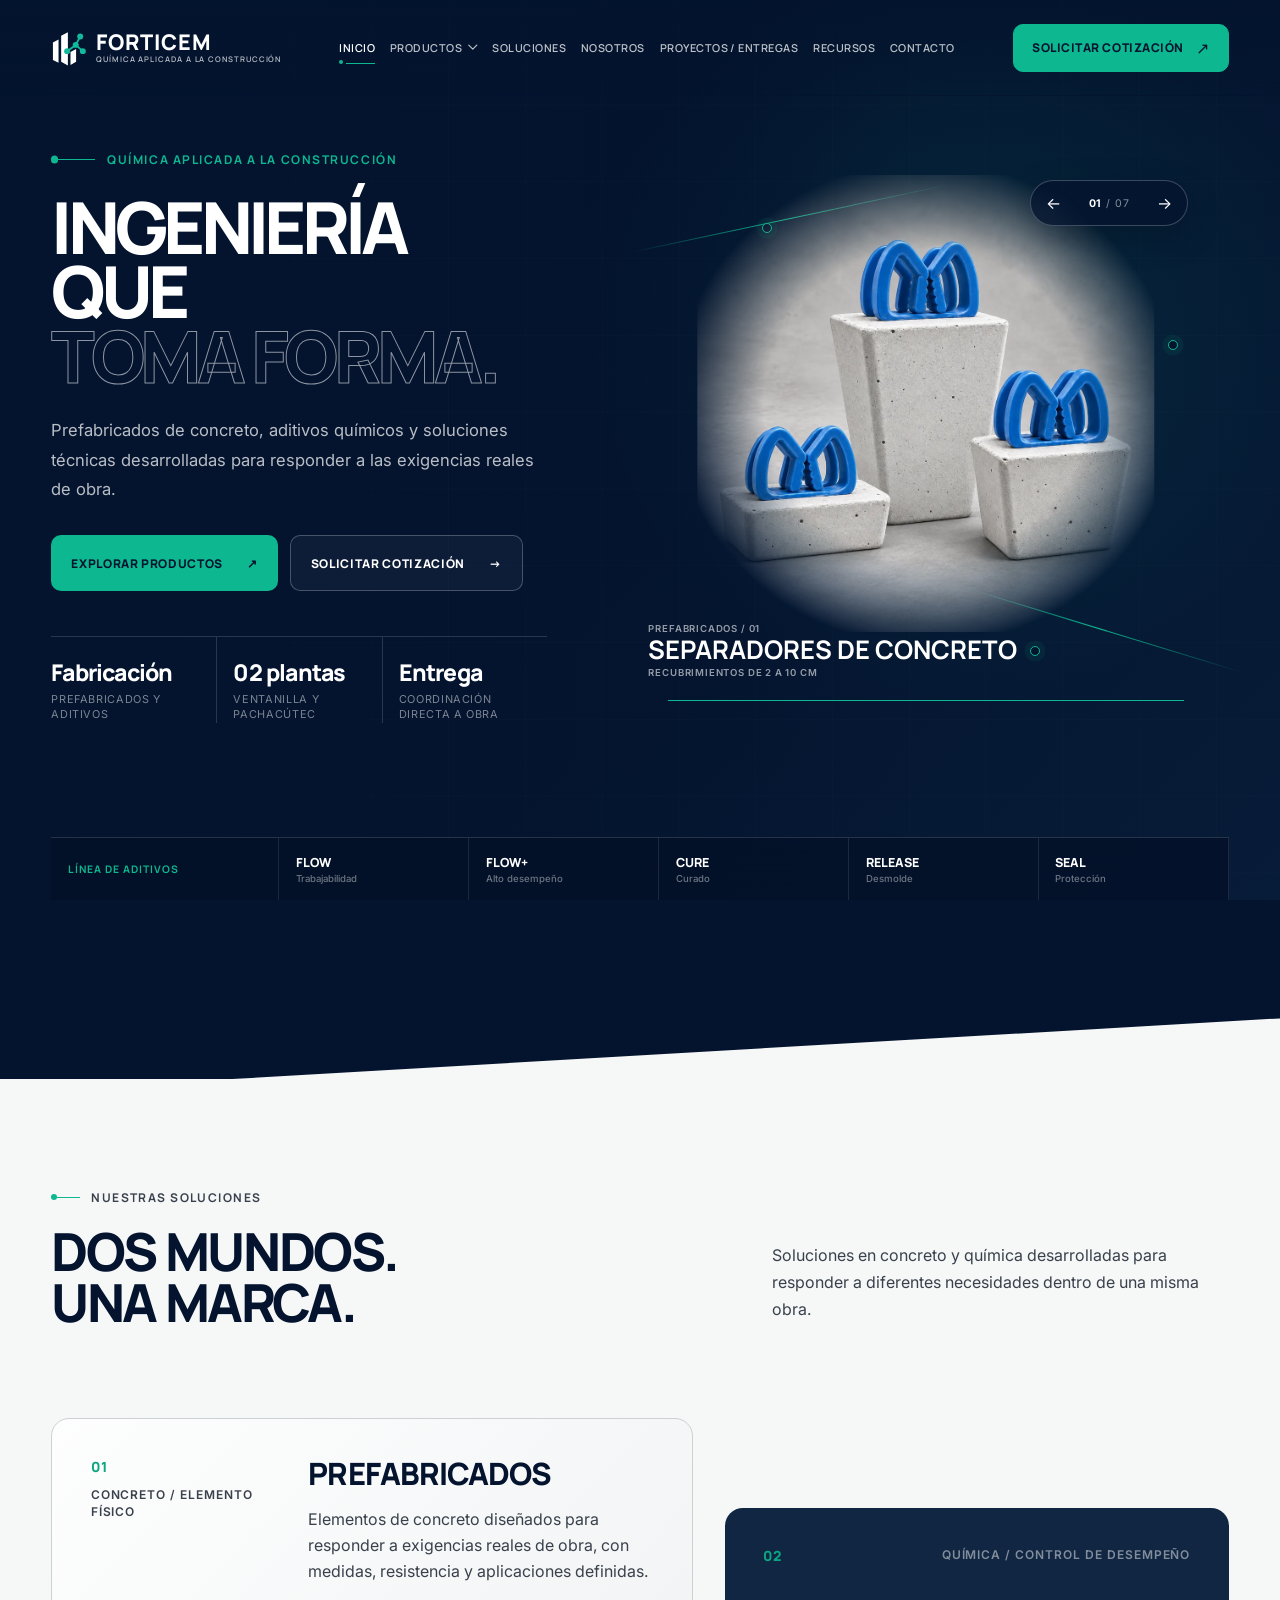
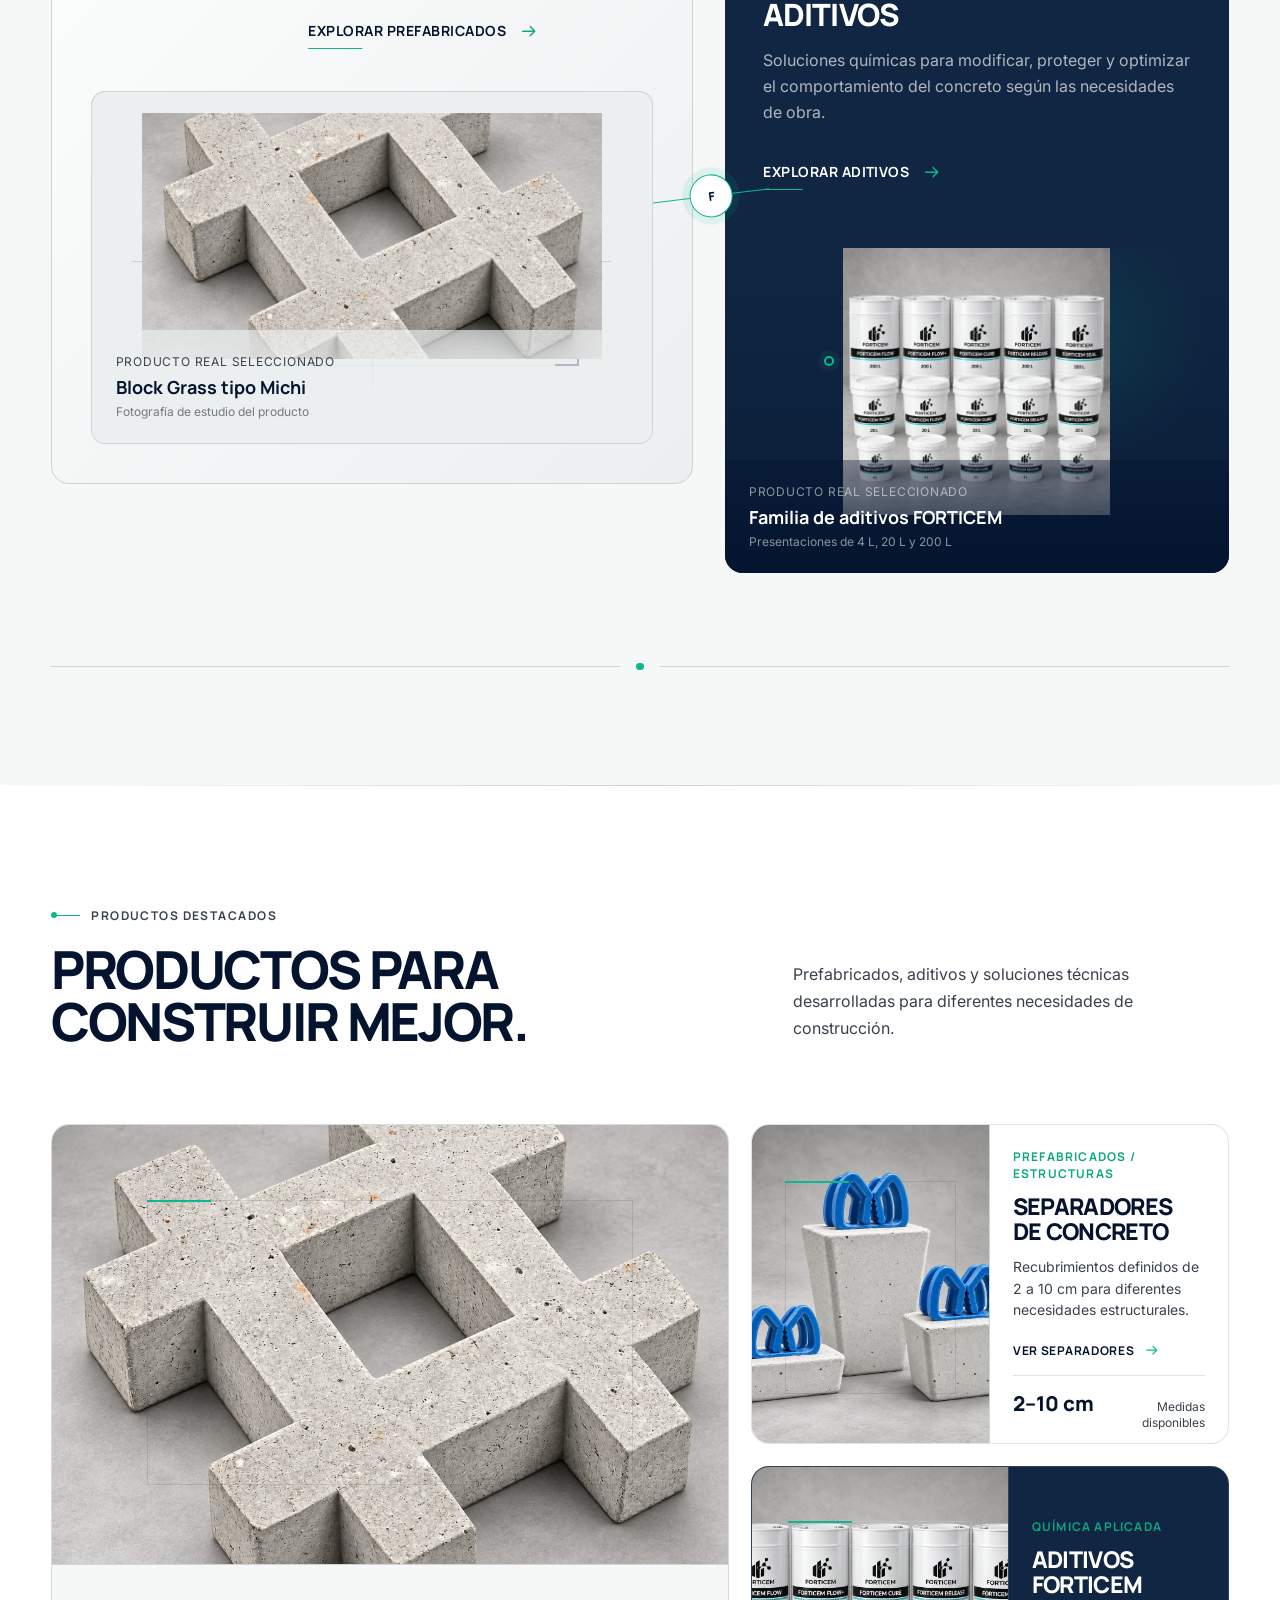
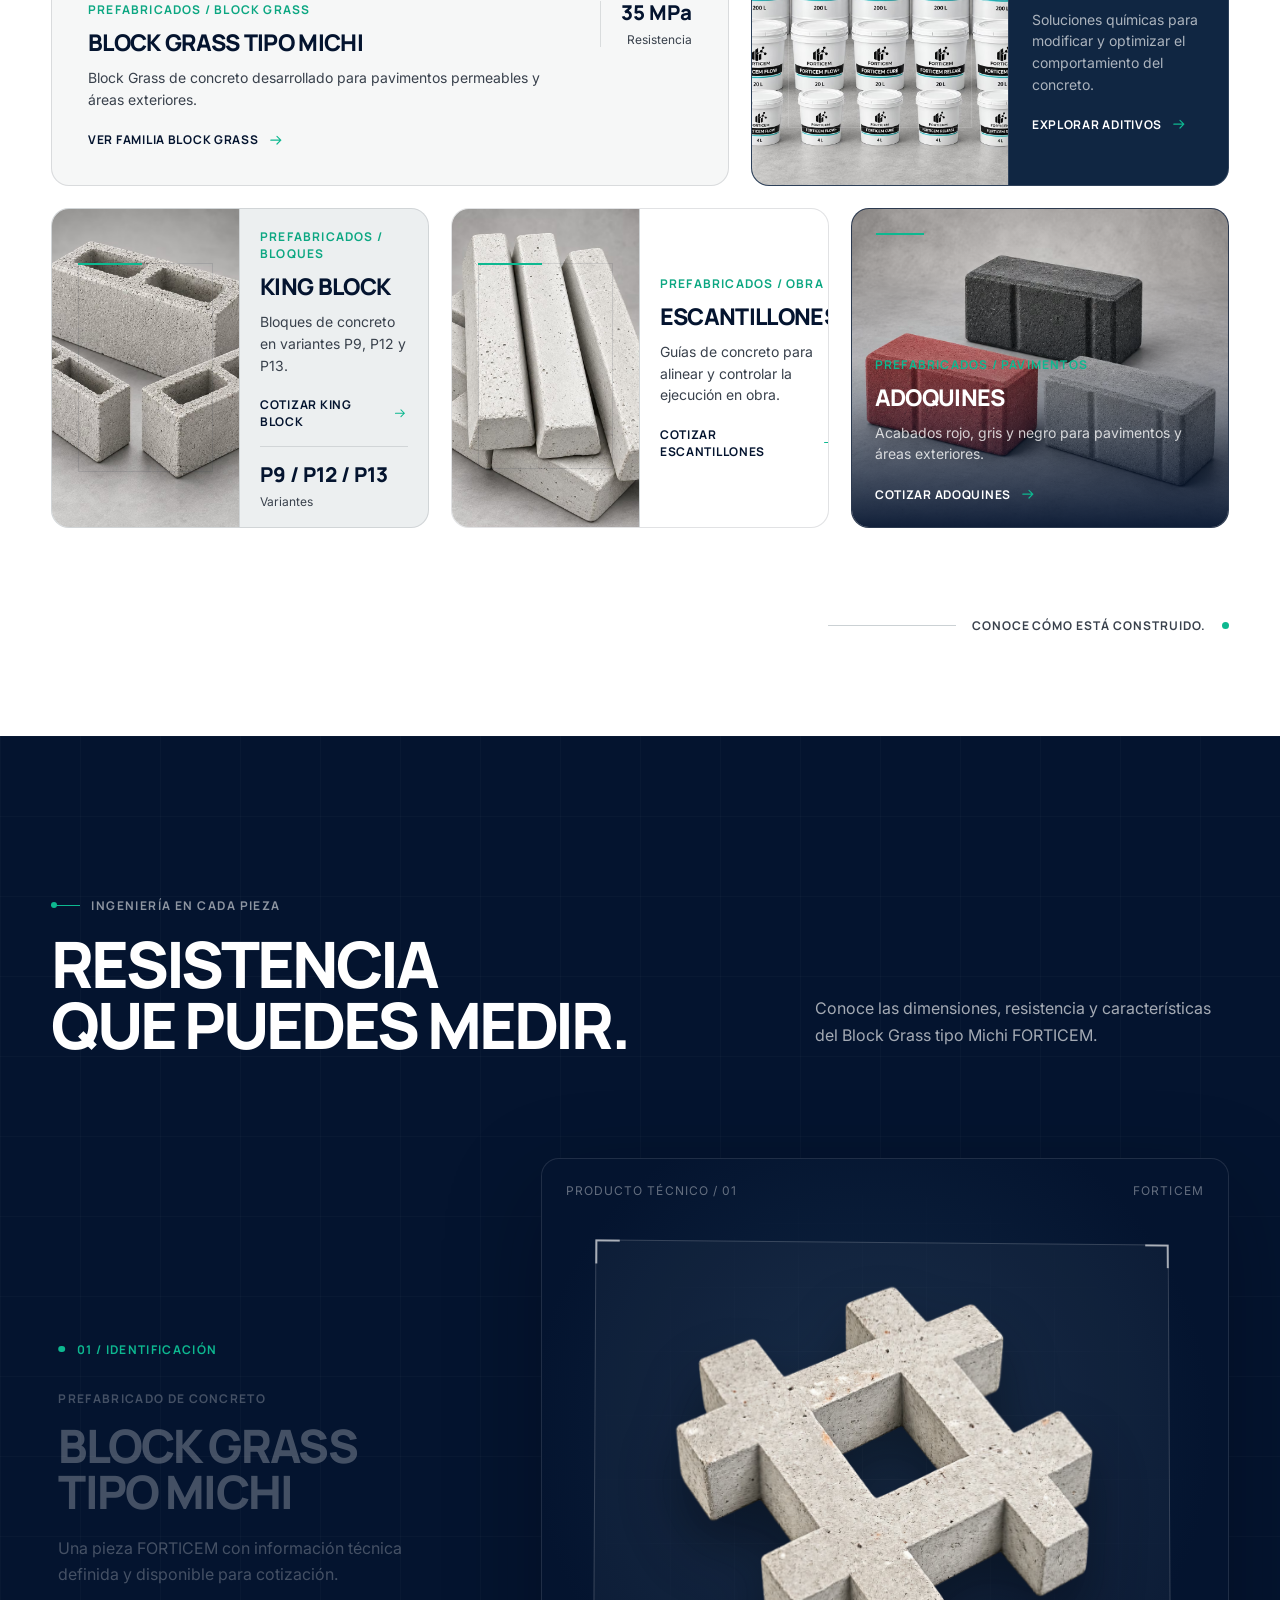
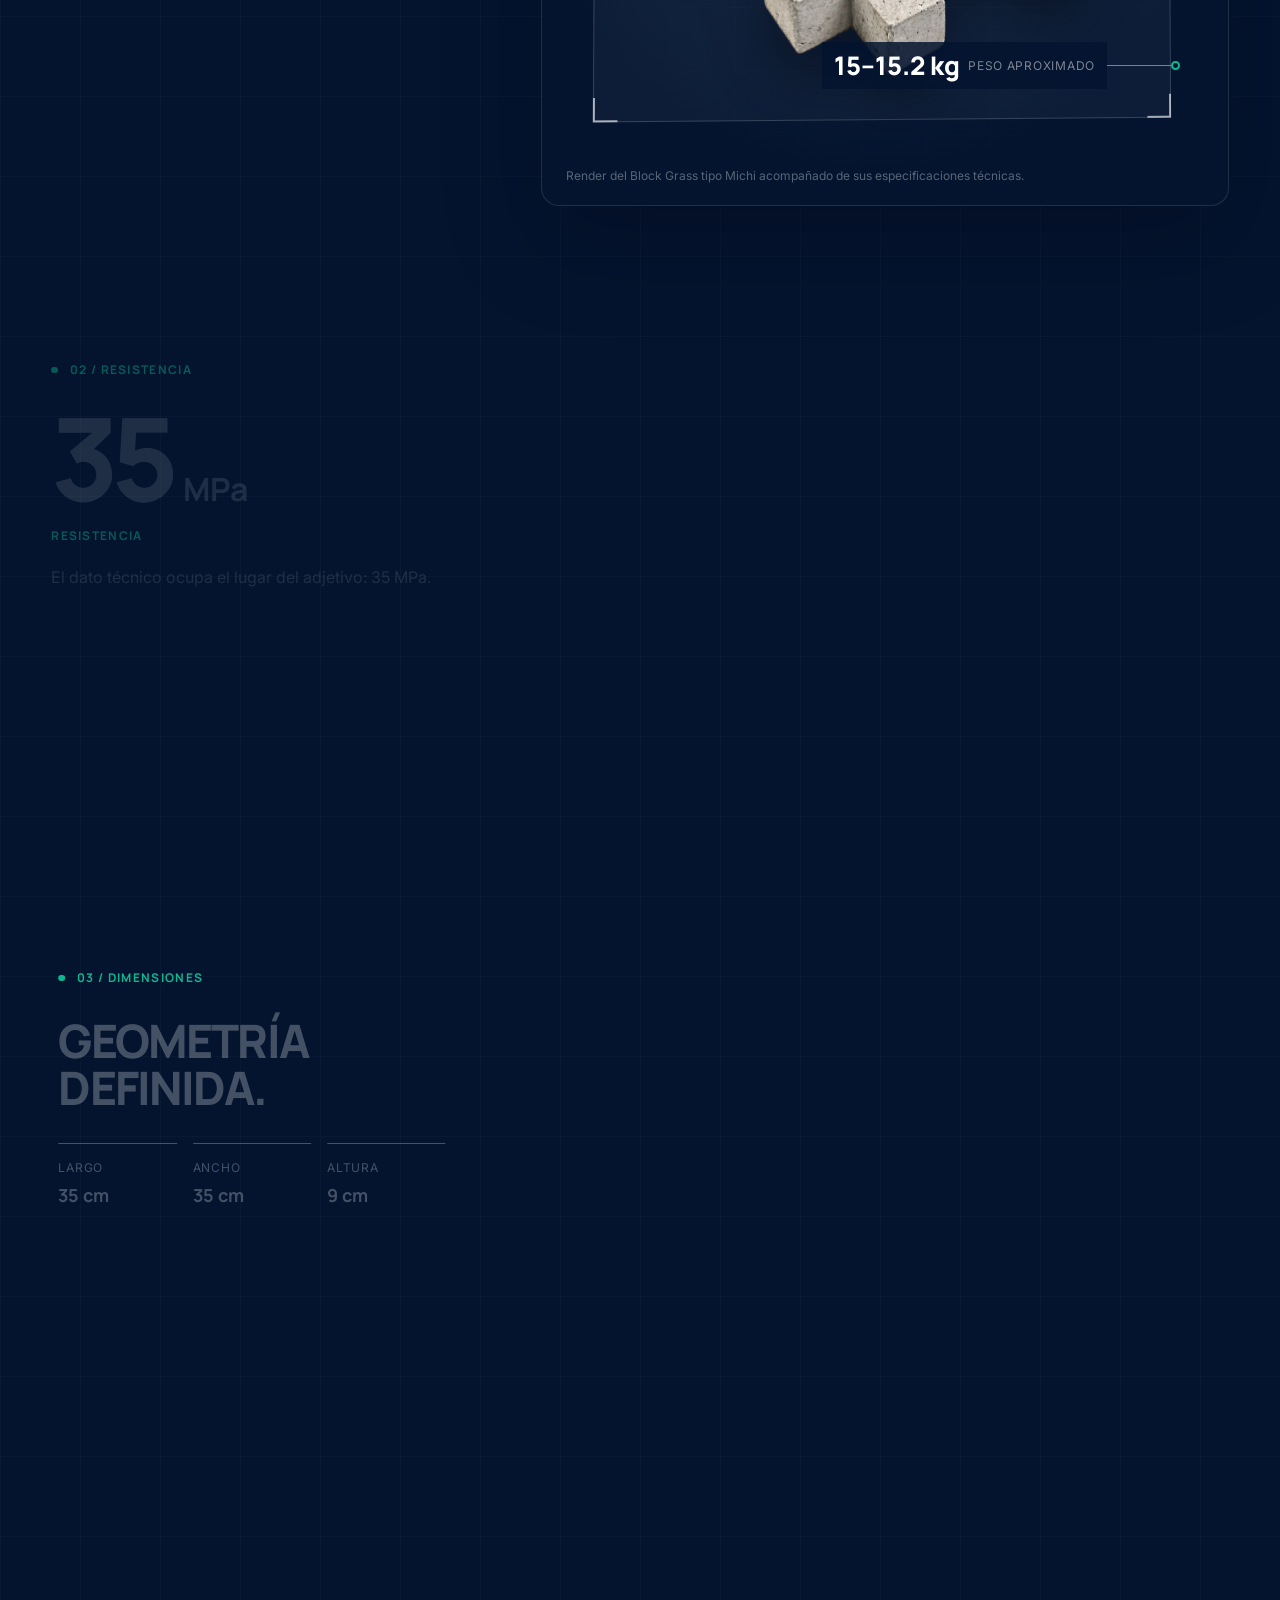
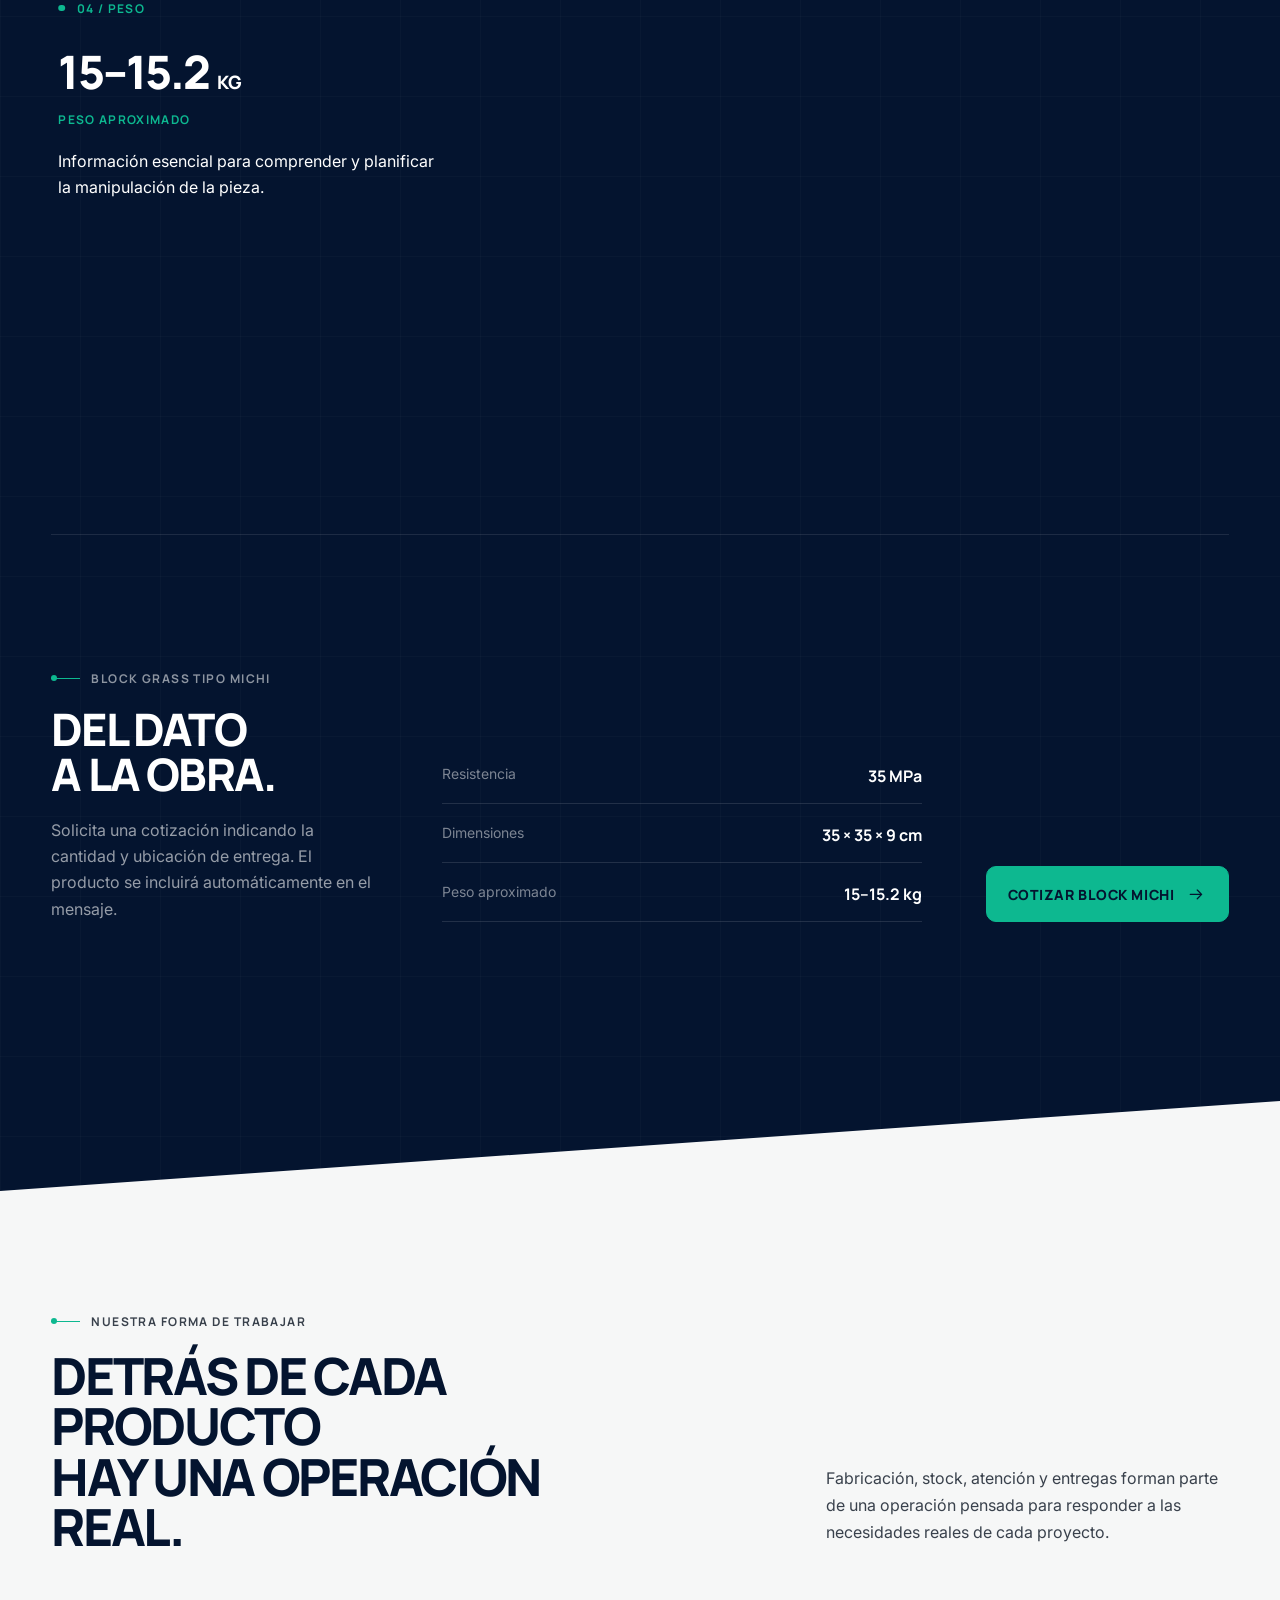
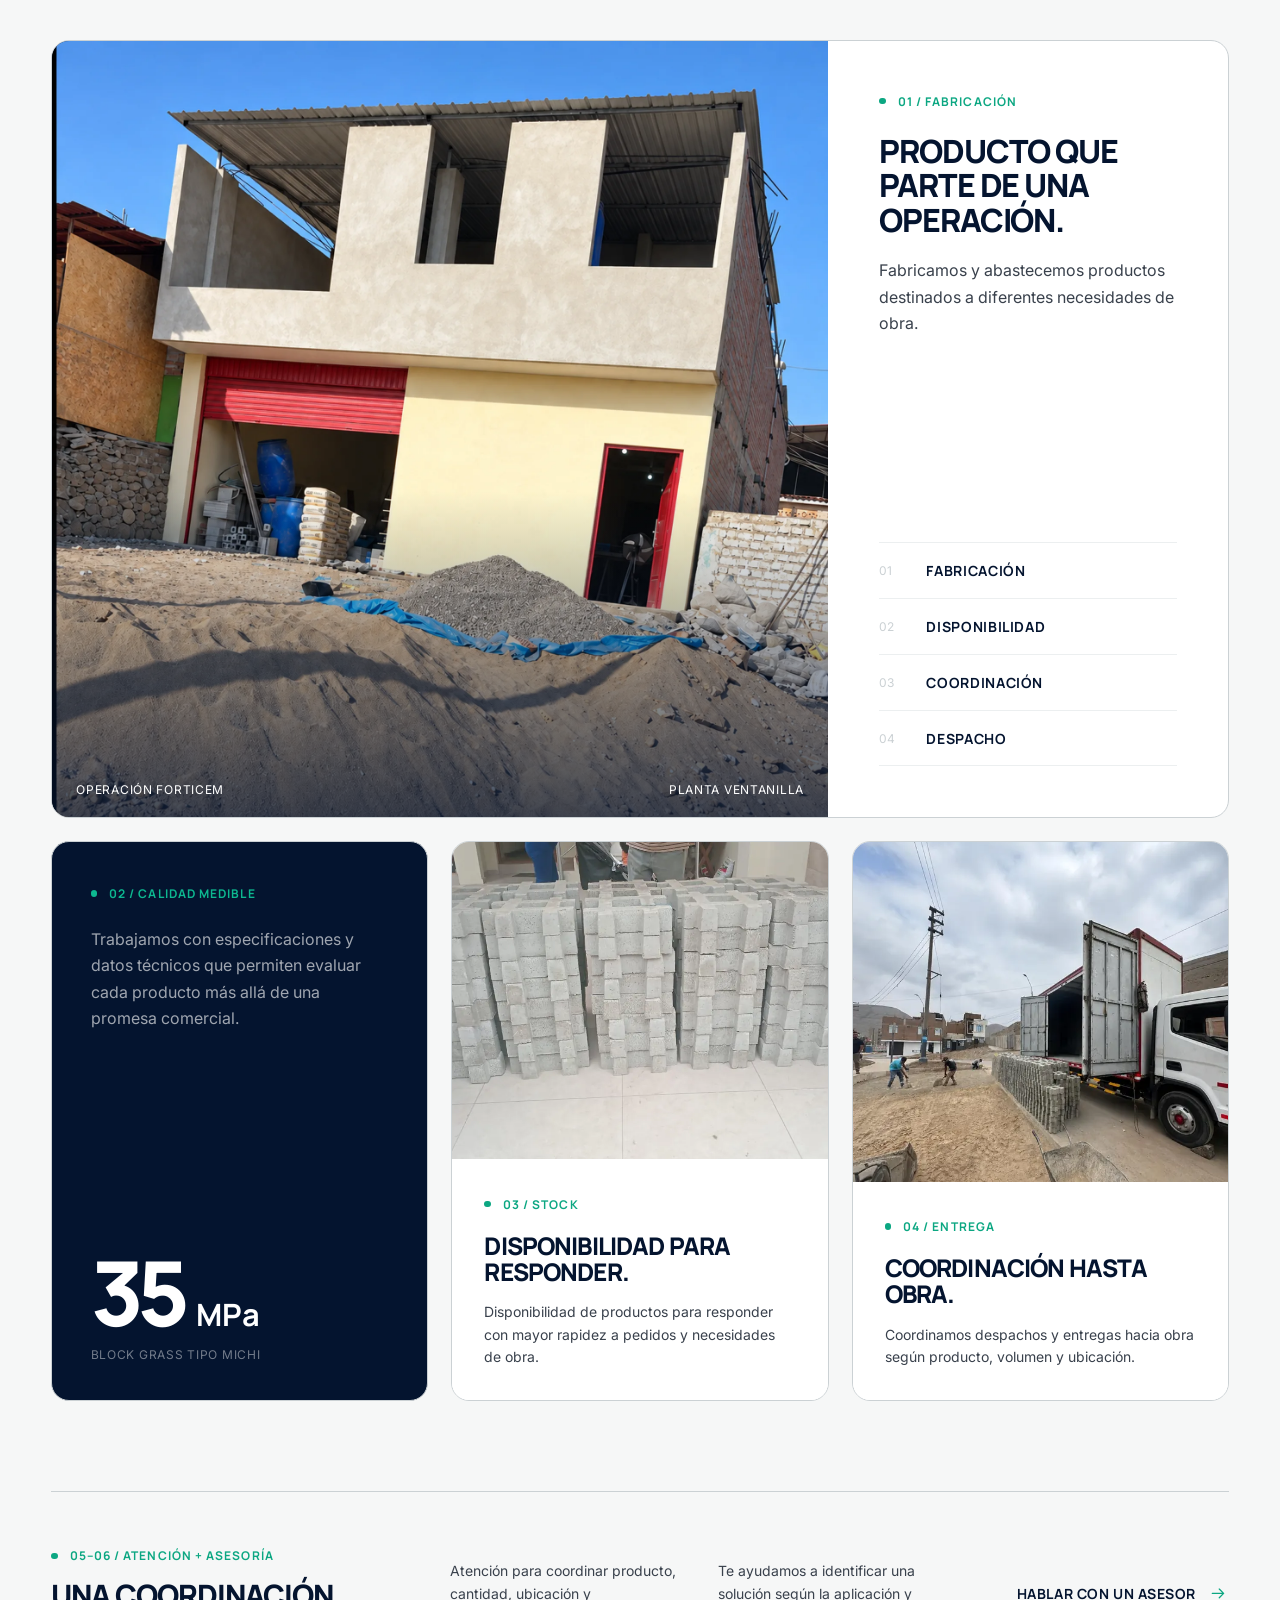
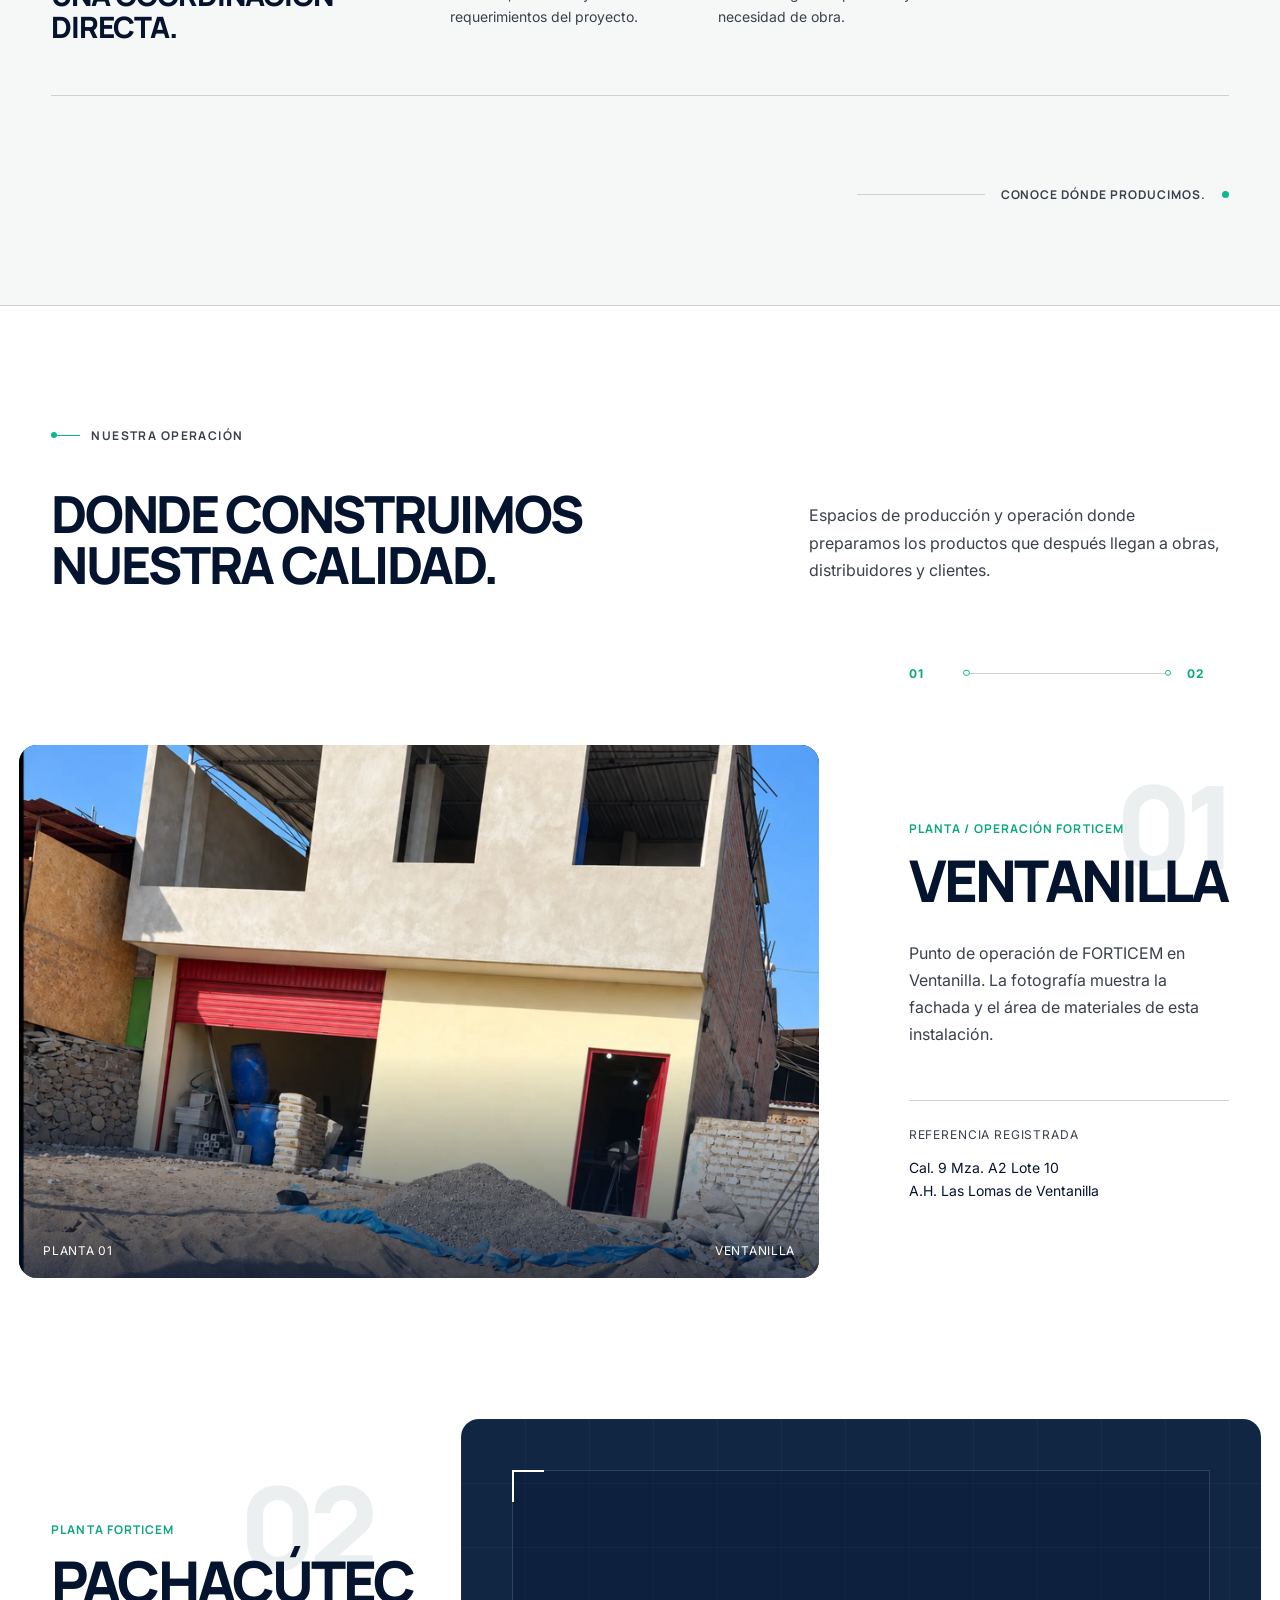
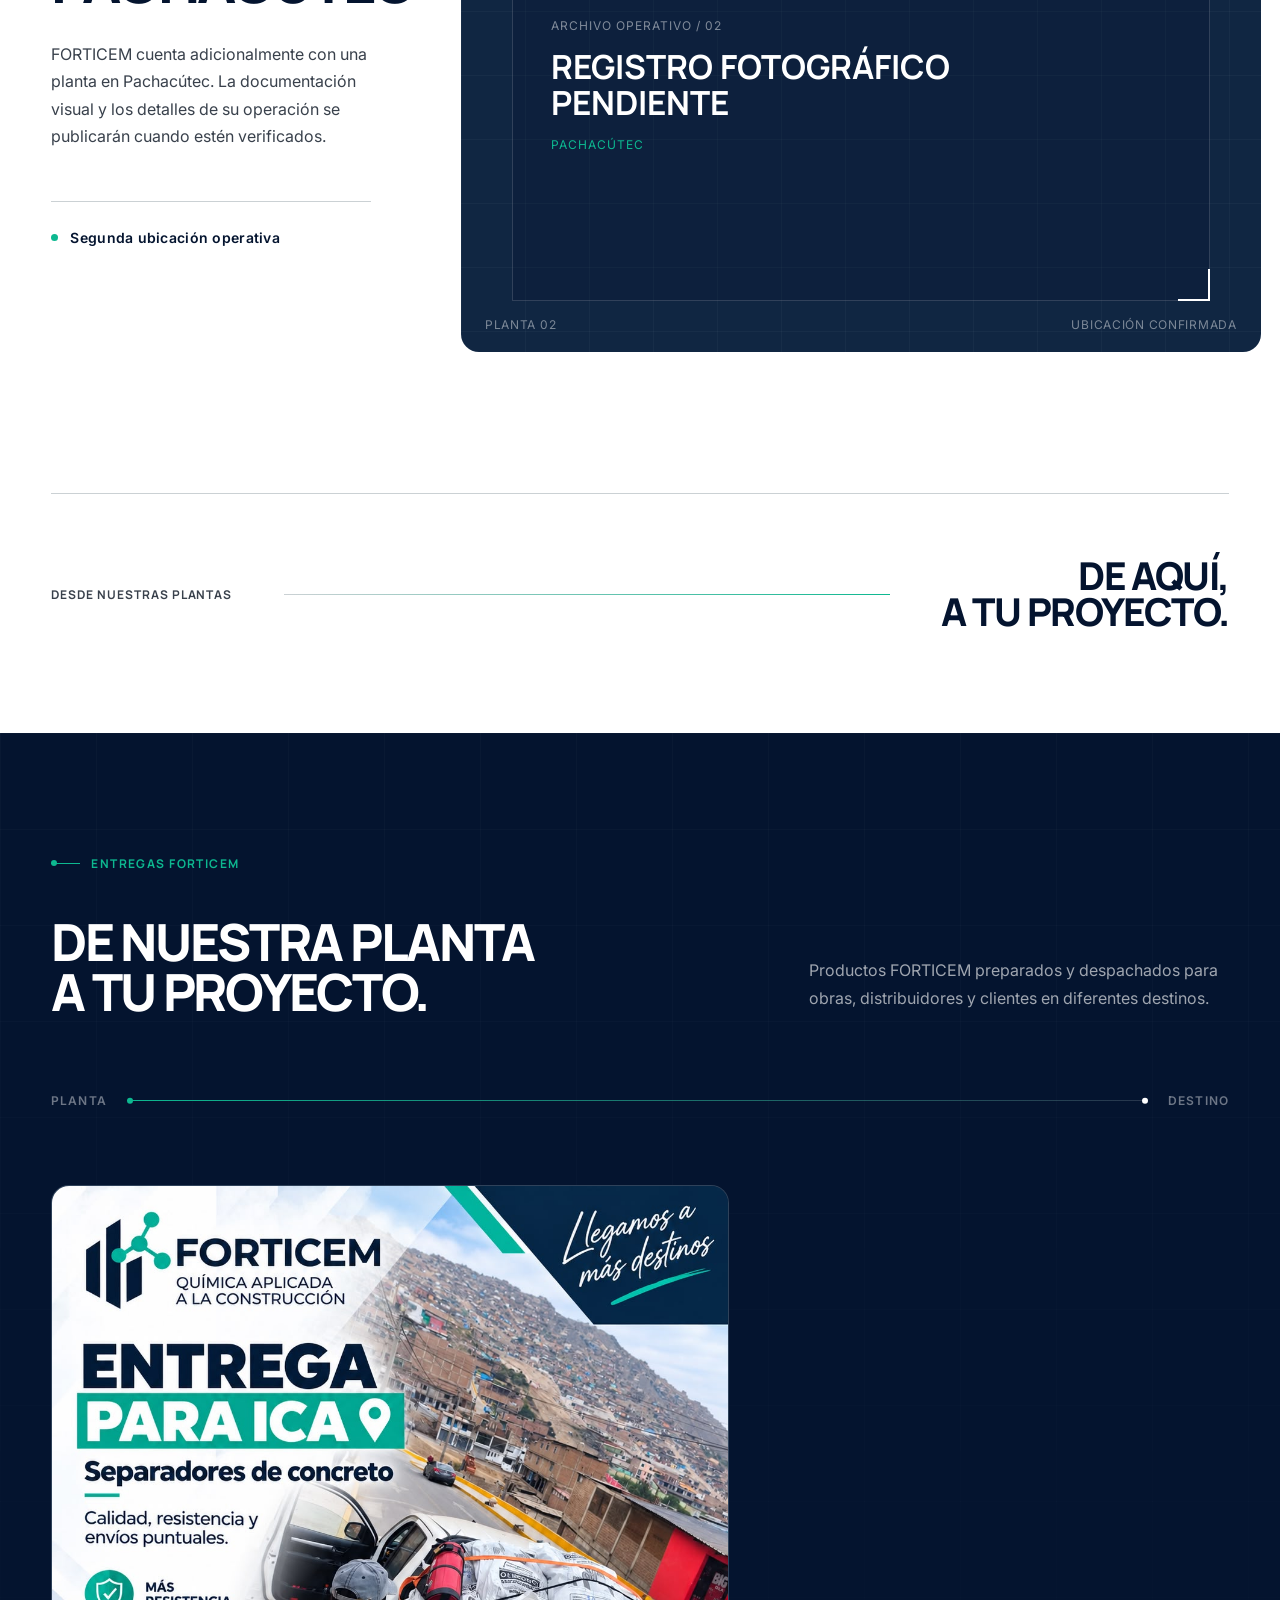
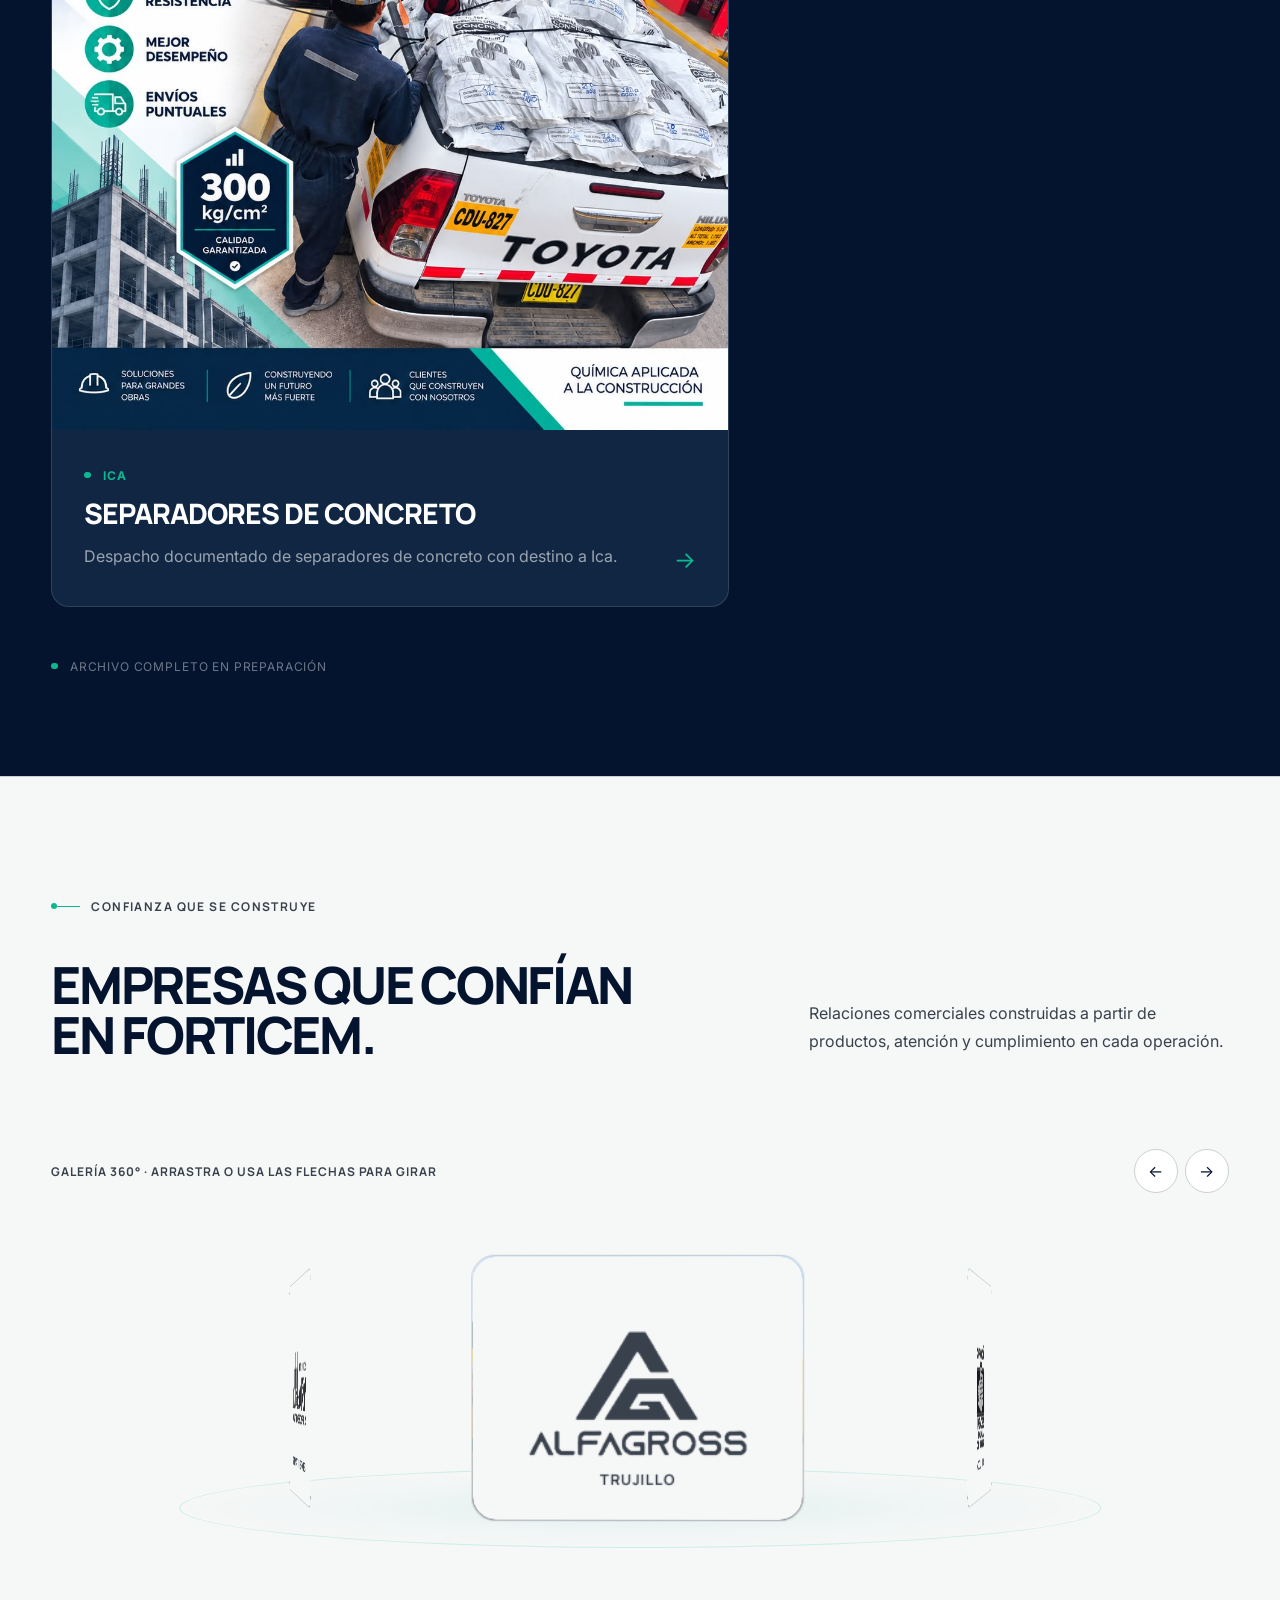
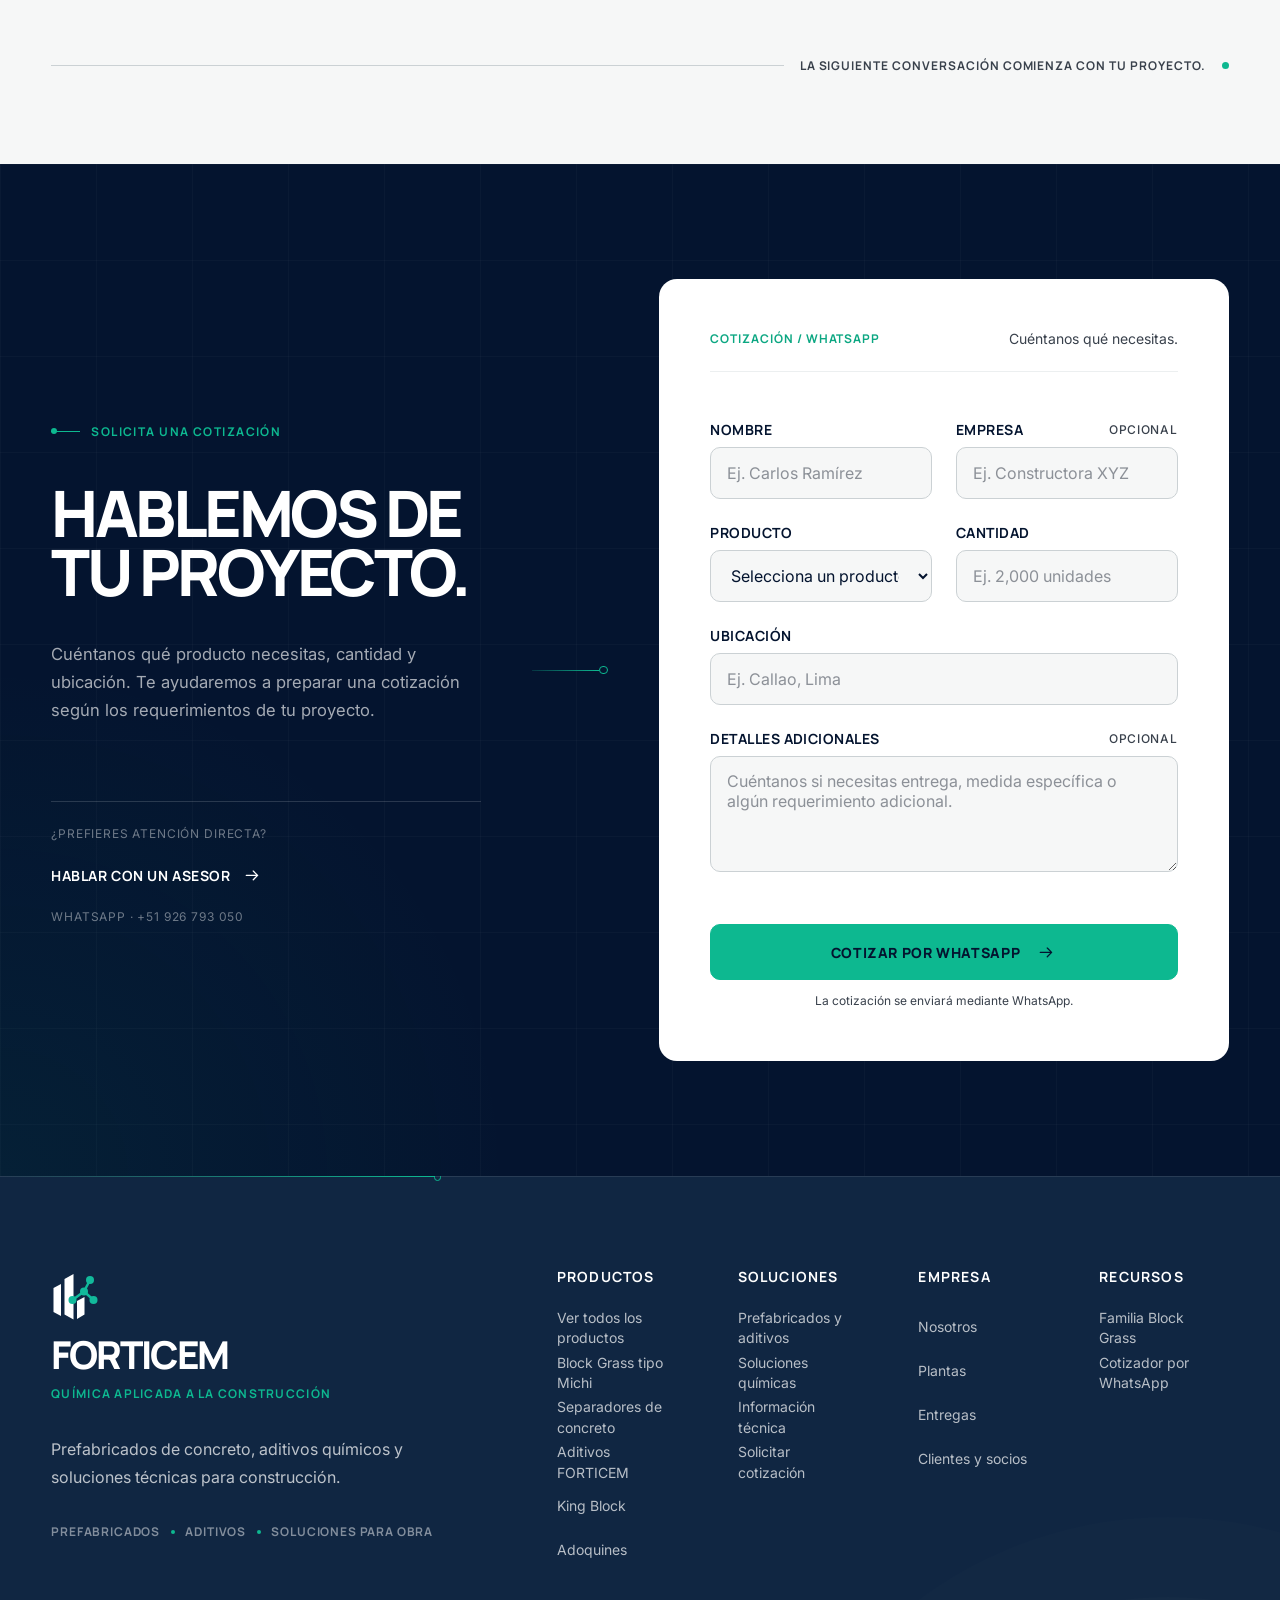
==== index.html @ 017933b8 "mejora de head" ====
<!doctype html>
<html lang="es">
  <head>
    <meta charset="UTF-8" />
    <meta name="viewport" content="width=device-width, initial-scale=1" />
    <script>
      if (window.location.protocol === "file:") {
        const localUrl = new URL("http://127.0.0.1:4173/");
        localUrl.hash = window.location.hash || "#inicio";
        window.location.replace(localUrl.href);
      }
    </script>
    <meta
      name="description"
      content="Prefabricados de concreto, Block Grass, separadores y aditivos FORTICEM. Conoce nuestros productos y entregas, y solicita una cotización para tu obra en Perú."
    />
    <meta name="theme-color" content="#04142F" />
    <title>FORTICEM | Prefabricados de concreto y aditivos para construcción</title>
    <link rel="canonical" href="https://forticem.vercel.app/" />
    <meta property="og:type" content="website" />
    <meta property="og:site_name" content="FORTICEM" />
    <meta property="og:locale" content="es_PE" />
    <meta property="og:title" content="FORTICEM | Prefabricados de concreto y aditivos para construcción" />
    <meta property="og:description" content="Prefabricados de concreto, Block Grass, separadores y aditivos FORTICEM para tu obra en Perú. Conoce productos y entregas." />
    <meta property="og:url" content="https://forticem.vercel.app/" />
    <meta property="og:image" content="https://forticem.vercel.app/assets/images/products/aditivos-forticem-familia-studio-v1.png" />
    <meta property="og:image:type" content="image/png" />
    <meta property="og:image:width" content="1080" />
    <meta property="og:image:height" content="1080" />
    <meta property="og:image:alt" content="Productos de la línea de aditivos FORTICEM" />
    <meta name="twitter:card" content="summary_large_image" />
    <meta name="twitter:title" content="FORTICEM | Prefabricados de concreto y aditivos" />
    <meta name="twitter:description" content="Soluciones de concreto y química aplicada a la construcción para tu obra en Perú." />
    <meta name="twitter:image" content="https://forticem.vercel.app/assets/images/products/aditivos-forticem-familia-studio-v1.png" />
    <link rel="icon" type="image/svg+xml" href="assets/brand/favicon.svg" />
    <link rel="preconnect" href="https://fonts.googleapis.com" />
    <link rel="preconnect" href="https://fonts.gstatic.com" crossorigin />
    <link
      rel="preload"
      href="assets/images/products/separadores-concreto-studio-v2.webp"
      as="image"
      type="image/webp"
      fetchpriority="high"
    />
    <link href="https://fonts.googleapis.com/css2?family=Inter:wght@400;500;600&family=Manrope:wght@500;600;700;800&display=swap" rel="stylesheet" media="print" onload="this.media='all'" />
    <noscript><link href="https://fonts.googleapis.com/css2?family=Inter:wght@400;500;600&family=Manrope:wght@500;600;700;800&display=swap" rel="stylesheet" /></noscript>
    <link rel="stylesheet" href="styles.css?v=20260921-performance2" />
    <script type="module" src="app.js?v=20260921-performance4"></script>
  </head>
  <body>
    <a class="skip-link" href="#inicio">Saltar al contenido</a>

    <header class="site-header" data-header>
      <div class="site-header__inner container">
        <a class="brand" href="#inicio" aria-label="FORTICEM, ir al inicio">
          <img class="brand__symbol" src="assets/brand/forticem-symbol-light.svg" width="36" height="42" alt="" />
          <span class="brand__wordmark"><span class="brand__name">FORTICEM</span><span class="brand__descriptor">Química aplicada a la construcción</span></span>
        </a>

        <nav class="desktop-nav" aria-label="Navegación principal">
          <a class="nav-link is-active" href="#inicio" aria-current="page">Inicio</a>

          <div class="nav-dropdown" data-mega-root>
            <button
              class="nav-link nav-link--button"
              type="button"
              aria-expanded="false"
              aria-controls="products-mega-menu"
              data-mega-trigger
            >
              Productos
              <svg class="nav-link__chevron" aria-hidden="true" viewBox="0 0 12 8">
                <path d="m1 1.5 5 5 5-5" />
              </svg>
            </button>

            <div
              class="mega-menu"
              id="products-mega-menu"
              aria-label="Categorías de productos"
              data-mega-menu
              hidden
            >
              <div class="mega-menu__inner container">
                <div class="mega-menu__intro">
                  <span class="eyebrow"><i aria-hidden="true"></i> Catálogo técnico</span>
                  <p class="mega-menu__title">Soluciones fabricadas para las exigencias reales de obra.</p>
                  <a class="technical-link" href="#productos">
                    Ver todos los productos
                    <span aria-hidden="true">→</span>
                  </a>
                </div>

                <div class="mega-menu__categories" data-product-categories></div>

                <aside class="mega-menu__aside" aria-label="Asistencia comercial">
                  <span class="mega-menu__aside-label">¿No sabe cuál necesita?</span>
                  <p>Encuentre una solución según la aplicación o el problema en obra.</p>
                  <a class="technical-link technical-link--light" href="#soluciones">
                    Explorar soluciones
                    <span aria-hidden="true">→</span>
                  </a>
                </aside>
              </div>
            </div>
          </div>

          <a class="nav-link" href="#soluciones">Soluciones</a>
          <a class="nav-link" href="#confianza-operativa">Nosotros</a>
          <a class="nav-link" href="#entregas">Proyectos / Entregas</a>
          <a class="nav-link" href="#block-michi-tecnico">Recursos</a>
          <a class="nav-link" href="#cotizacion">Contacto</a>
        </nav>

        <a class="quote-cta quote-cta--desktop" href="#cotizacion">
          Solicitar cotización
          <span class="quote-cta__arrow" aria-hidden="true">↗</span>
        </a>

        <button
          class="menu-toggle"
          type="button"
          aria-expanded="false"
          aria-controls="mobile-navigation"
          aria-label="Abrir menú"
          data-menu-toggle
        >
          <span class="menu-toggle__label">Menú</span>
          <span class="menu-toggle__icon" aria-hidden="true">
            <i></i>
            <i></i>
          </span>
        </button>
      </div>
    </header>

    <div class="mobile-nav" id="mobile-navigation" data-mobile-nav hidden>
      <div class="mobile-nav__backdrop" data-menu-close></div>
      <nav class="mobile-nav__panel" aria-label="Navegación móvil" tabindex="-1">
        <div class="mobile-nav__top">
          <span class="mobile-nav__section-label">Navegación</span>
          <button class="mobile-nav__close" type="button" aria-label="Cerrar menú" data-menu-close>
            <span aria-hidden="true"></span>
          </button>
        </div>

        <div class="mobile-nav__links" data-mobile-links></div>

        <div class="mobile-nav__footer">
          <a class="quote-cta quote-cta--mobile" href="#cotizacion">
            Solicitar cotización
            <span class="quote-cta__arrow" aria-hidden="true">↗</span>
          </a>
          <p>Prefabricados, aditivos y soluciones técnicas para construcción.</p>
        </div>
      </nav>
    </div>

    <main id="inicio" tabindex="-1">
      <section class="hero" aria-labelledby="hero-title" data-hero>
        <div class="hero__blueprint" aria-hidden="true"></div>

        <div class="hero__inner container">
          <div class="hero__content">
            <span class="hero__eyebrow">
              <i aria-hidden="true"></i>
              Química aplicada a la construcción
            </span>

            <h1 id="hero-title">
              Ingeniería que<br />
              <span>toma forma.</span>
            </h1>

            <p class="hero__lead">
              Prefabricados de concreto, aditivos químicos y soluciones técnicas desarrolladas
              para responder a las exigencias reales de obra.
            </p>

            <div class="hero__actions" aria-label="Acciones principales">
              <a class="hero__primary" href="#productos">
                Explorar productos
                <span aria-hidden="true">↗</span>
              </a>
              <a class="hero__secondary" href="#cotizacion">
                Solicitar cotización
                <span aria-hidden="true">→</span>
              </a>
            </div>

            <dl class="hero__proof" aria-label="Capacidades destacadas">
              <div>
                <dt>Fabricación</dt>
                <dd>Prefabricados y aditivos</dd>
              </div>
              <div>
                <dt>02 plantas</dt>
                <dd>Ventanilla y Pachacútec</dd>
              </div>
              <div>
                <dt>Entrega</dt>
                <dd>Coordinación directa a obra</dd>
              </div>
            </dl>
          </div>

          <div class="hero__visual" data-hero-stage data-product-carousel>
            <div class="hero__orbit" aria-hidden="true">
              <span class="hero__orbit-line hero__orbit-line--one"></span>
              <span class="hero__orbit-line hero__orbit-line--two"></span>
              <i class="hero__orbit-node hero__orbit-node--one"></i>
              <i class="hero__orbit-node hero__orbit-node--two"></i>
              <i class="hero__orbit-node hero__orbit-node--three"></i>
            </div>

            <div class="hero-carousel" aria-roledescription="carrusel" aria-label="Productos FORTICEM">
              <div class="hero-carousel__viewport" aria-live="polite">
                <article class="hero-slide hero-slide--model is-active" data-product-slide aria-hidden="false">
                  <img class="hero-slide__poster" src="assets/images/products/separadores-concreto-studio-v2.webp" alt="" fetchpriority="high" decoding="async" />
                  <model-viewer
                    class="hero-slide__model"
                    data-src="assets/models/separadores-concreto-v1.glb"
                    data-poster="assets/images/products/separadores-concreto-studio-v2.webp"
                    alt="Modelo 3D interactivo de separadores de concreto FORTICEM de 2,5, 4 y 7 cm"
                    camera-controls
                    auto-rotate
                    auto-rotate-delay="0"
                    rotation-per-second="9deg"
                    camera-orbit="36deg 66deg 126%"
                    min-camera-orbit="auto 45deg 82%"
                    max-camera-orbit="auto 80deg 150%"
                    shadow-intensity="1.15"
                    shadow-softness="0.86"
                    environment-image="neutral"
                    exposure="0.96"
                    interaction-prompt="none"
                    loading="eager"
                    reveal="auto"
                  ></model-viewer>
                  <div class="hero-slide__caption"><span>Prefabricados / 01</span><strong>Separadores de concreto</strong><small>Recubrimientos de 2 a 10 cm</small></div>
                </article>

                <article class="hero-slide hero-slide--model" data-product-slide aria-hidden="true">
                  <img class="hero-slide__poster" alt="" decoding="async" />
                  <model-viewer
                    class="hero-slide__model"
                    data-src="assets/models/aditivos-forticem-familia-v1.glb"
                    data-poster="assets/images/products/aditivos-forticem-familia-studio-v1.webp"
                    alt="Modelos 3D interactivos de FORTICEM FLOW, CURE y RELEASE en presentaciones de 200, 20 y 4 litros"
                    camera-controls
                    auto-rotate
                    auto-rotate-delay="0"
                    rotation-per-second="6deg"
                    camera-orbit="32deg 67deg 100%"
                    min-camera-orbit="auto 46deg 88%"
                    max-camera-orbit="auto 82deg 160%"
                    shadow-intensity="1.1"
                    shadow-softness="0.9"
                    environment-image="neutral"
                    exposure="1.02"
                    interaction-prompt="none"
                    loading="eager"
                    reveal="auto"
                  ></model-viewer>
                  <div class="hero-slide__caption"><span>Química / 02</span><strong>Aditivos FORTICEM</strong><small>FLOW · CURE · RELEASE</small></div>
                </article>

                <article class="hero-slide hero-slide--model" data-product-slide aria-hidden="true">
                  <img class="hero-slide__poster" alt="" decoding="async" />
                  <model-viewer
                    class="hero-slide__model"
                    data-src="assets/models/block-michi-v1.glb"
                    data-poster="assets/images/products/block-michi-3d-cutout-v1.webp"
                    alt="Modelo 3D interactivo del Block Grass tipo Michi FORTICEM"
                    camera-controls
                    auto-rotate
                    auto-rotate-delay="0"
                    rotation-per-second="10deg"
                    camera-orbit="38deg 64deg 118%"
                    min-camera-orbit="auto 45deg 88%"
                    max-camera-orbit="auto 78deg 155%"
                    shadow-intensity="1.15"
                    shadow-softness="0.85"
                    environment-image="neutral"
                    exposure="0.88"
                    interaction-prompt="none"
                    loading="eager"
                    reveal="auto"
                  ></model-viewer>
                  <div class="hero-slide__caption"><span>Block Grass / 03</span><strong>Block Grass tipo Michi</strong><small>35 MPa · 35 × 35 × 9 cm</small></div>
                </article>

                <article class="hero-slide hero-slide--model" data-product-slide aria-hidden="true">
                  <img class="hero-slide__poster" alt="" decoding="async" />
                  <model-viewer
                    class="hero-slide__model"
                    data-src="assets/models/block-grass-tipo-8-v1.glb?v=2"
                    data-poster="assets/images/products/block-grass-tipo-8-reference.webp"
                    alt="Modelo 3D interactivo del Block Grass tipo 8 FORTICEM con dos aberturas romboidales"
                    camera-controls
                    auto-rotate
                    auto-rotate-delay="0"
                    rotation-per-second="5deg"
                    camera-orbit="0deg 15deg 135%"
                    min-camera-orbit="auto 15deg 80%"
                    max-camera-orbit="auto 82deg 155%"
                    shadow-intensity="1.1"
                    shadow-softness="0.88"
                    environment-image="neutral"
                    exposure="0.9"
                    interaction-prompt="none"
                    loading="eager"
                    reveal="auto"
                  ></model-viewer>
                  <div class="hero-slide__caption"><span>Block Grass / 04</span><strong>Block Grass tipo 8</strong><small>22 × 41 × 9 cm</small></div>
                </article>

                <article class="hero-slide hero-slide--model" data-product-slide aria-hidden="true">
                  <img class="hero-slide__poster" alt="" decoding="async" />
                  <model-viewer
                    class="hero-slide__model"
                    data-src="assets/models/king-block-familia-v1.glb"
                    data-poster="assets/images/products/king-block-familia-studio-v1.webp"
                    alt="Modelos 3D interactivos de la familia King Block FORTICEM P9, P12 y P13"
                    camera-controls
                    auto-rotate
                    auto-rotate-delay="0"
                    rotation-per-second="7deg"
                    camera-orbit="35deg 66deg 118%"
                    min-camera-orbit="auto 45deg 82%"
                    max-camera-orbit="auto 82deg 155%"
                    shadow-intensity="1.15"
                    shadow-softness="0.88"
                    environment-image="neutral"
                    exposure="0.96"
                    interaction-prompt="none"
                    loading="eager"
                    reveal="auto"
                  ></model-viewer>
                  <div class="hero-slide__caption"><span>Bloques / 05</span><strong>King Block</strong><small>Variantes P9 · P12 · P13</small></div>
                </article>

                <article class="hero-slide hero-slide--model" data-product-slide aria-hidden="true">
                  <img class="hero-slide__poster" alt="" decoding="async" />
                  <model-viewer
                    class="hero-slide__model"
                    data-src="assets/models/escantillon-concreto-v1.glb"
                    data-poster="assets/images/products/escantillones-studio-v2.webp"
                    alt="Modelos 3D interactivos de escantillones de concreto FORTICEM de 20, 25 y 30 cm"
                    camera-controls
                    auto-rotate
                    auto-rotate-delay="0"
                    rotation-per-second="7deg"
                    camera-orbit="32deg 69deg 115%"
                    min-camera-orbit="auto 45deg 82%"
                    max-camera-orbit="auto 82deg 155%"
                    shadow-intensity="1.2"
                    shadow-softness="0.9"
                    environment-image="neutral"
                    exposure="1.02"
                    interaction-prompt="none"
                    loading="eager"
                    reveal="auto"
                  ></model-viewer>
                  <div class="hero-slide__caption"><span>Obra / 06</span><strong>Escantillones</strong><small>Largos 20 · 25 · 30 cm</small></div>
                </article>

                <article class="hero-slide hero-slide--model" data-product-slide aria-hidden="true">
                  <img class="hero-slide__poster" alt="" decoding="async" />
                  <model-viewer
                    class="hero-slide__model"
                    data-src="assets/models/adoquines-familia-v1.glb"
                    data-poster="assets/images/products/adoquines-colores-studio-v1.webp"
                    alt="Modelo 3D interactivo de adoquines FORTICEM en rojo, gris y negro"
                    camera-controls
                    auto-rotate
                    auto-rotate-delay="0"
                    rotation-per-second="8deg"
                    camera-orbit="36deg 66deg 110%"
                    min-camera-orbit="auto 45deg 82%"
                    max-camera-orbit="auto 80deg 145%"
                    shadow-intensity="1.1"
                    shadow-softness="0.88"
                    environment-image="neutral"
                    exposure="1.05"
                    interaction-prompt="none"
                    loading="eager"
                    reveal="auto"
                  ></model-viewer>
                  <div class="hero-slide__caption"><span>Pavimentos / 07</span><strong>Adoquines</strong><small>Acabados rojo · gris · negro</small></div>
                </article>
              </div>

              <div class="hero-carousel__controls">
                <button type="button" data-carousel-prev aria-label="Mostrar producto anterior">←</button>
                <span><b data-carousel-current>01</b> / 07</span>
                <button type="button" data-carousel-next aria-label="Mostrar producto siguiente">→</button>
              </div>

              <div class="hero-carousel__progress" aria-hidden="true"><span data-carousel-progress></span></div>
            </div>
          </div>
        </div>

        <nav class="hero__product-rail container" aria-label="Productos químicos destacados">
          <span class="hero__rail-label">Línea de aditivos</span>
          <a href="aditivos/flow/index.html">FLOW <small>Trabajabilidad</small></a>
          <a href="aditivos/flow-plus/index.html">FLOW+ <small>Alto desempeño</small></a>
          <a href="aditivos/cure/index.html">CURE <small>Curado</small></a>
          <a href="aditivos/release/index.html">RELEASE <small>Desmolde</small></a>
          <a href="aditivos/seal/index.html">SEAL <small>Protección</small></a>
        </nav>
      </section>

      <section class="brand-worlds" id="soluciones" aria-labelledby="worlds-title" data-worlds>
        <div class="brand-worlds__transition" aria-hidden="true">
          <span></span>
        </div>

        <div class="brand-worlds__inner container">
          <header class="brand-worlds__header reveal" data-reveal>
            <div class="brand-worlds__heading">
              <span class="section-label">
                <i aria-hidden="true"></i>
                Nuestras soluciones
              </span>
              <h2 id="worlds-title">Dos mundos.<br />Una marca.</h2>
            </div>
            <p>
              Soluciones en concreto y química desarrolladas para responder a diferentes
              necesidades dentro de una misma obra.
            </p>
          </header>

          <div class="worlds-stage">
            <article
              class="world-panel world-panel--precast reveal"
              id="prefabricados"
              data-reveal
              data-world-panel
            >
              <div class="world-panel__content">
                <div class="world-panel__meta">
                  <span>01</span>
                  <span>Concreto / Elemento físico</span>
                </div>

                <div class="world-panel__copy">
                  <h3>Prefabricados</h3>
                  <p>
                    Elementos de concreto diseñados para responder a exigencias reales de obra,
                    con medidas, resistencia y aplicaciones definidas.
                  </p>
                  <a class="world-link" href="#productos">
                    <span>Explorar prefabricados</span>
                    <svg aria-hidden="true" viewBox="0 0 24 24">
                      <path d="M5 12h13M13 7l5 5-5 5" />
                    </svg>
                  </a>
                </div>
              </div>

              <figure class="world-visual world-visual--precast" aria-labelledby="precast-visual-title">
                <picture class="world-visual__picture">
                  <source type="image/avif" srcset="assets/images/products/block-michi-studio-v3.avif" />
                  <source type="image/webp" srcset="assets/images/products/block-michi-studio-v3.webp" />
                  <img
                    src="assets/images/products/block-michi-studio-v3.png"
                    width="1080"
                    height="1080"
                    loading="lazy"
                    decoding="async"
                    alt="Block Grass tipo Michi FORTICEM en fotografía de estudio"
                  />
                </picture>
                <div class="technical-frame" aria-hidden="true">
                  <span class="technical-frame__corner technical-frame__corner--tl"></span>
                  <span class="technical-frame__corner technical-frame__corner--br"></span>
                  <span class="technical-frame__axis technical-frame__axis--x"></span>
                  <span class="technical-frame__axis technical-frame__axis--y"></span>
                </div>
                <figcaption class="world-visual__caption" id="precast-visual-title">
                  <span>Producto real seleccionado</span>
                  <strong>Block Grass tipo Michi</strong>
                  <small>Fotografía de estudio del producto</small>
                </figcaption>
              </figure>
            </article>

            <div class="worlds-connector" aria-hidden="true">
              <span class="worlds-connector__line worlds-connector__line--left"></span>
              <span class="worlds-connector__node">F</span>
              <span class="worlds-connector__line worlds-connector__line--right"></span>
            </div>

            <article
              class="world-panel world-panel--additives reveal"
              id="aditivos"
              data-reveal
              data-world-panel
            >
              <div class="world-panel__content">
                <div class="world-panel__meta">
                  <span>02</span>
                  <span>Química / Control de desempeño</span>
                </div>

                <div class="world-panel__copy">
                  <h3>Aditivos</h3>
                  <p>
                    Soluciones químicas para modificar, proteger y optimizar el comportamiento
                    del concreto según las necesidades de obra.
                  </p>
                  <a class="world-link world-link--light" href="#productos">
                    <span>Explorar aditivos</span>
                    <svg aria-hidden="true" viewBox="0 0 24 24">
                      <path d="M5 12h13M13 7l5 5-5 5" />
                    </svg>
                  </a>
                </div>
              </div>

              <figure class="world-visual world-visual--additives" aria-labelledby="additive-visual-title">
                <picture class="world-visual__picture">
                  <source
                    type="image/avif"
                    srcset="assets/images/products/aditivos-forticem-familia-studio-v1.avif"
                  />
                  <source
                    type="image/webp"
                    srcset="assets/images/products/aditivos-forticem-familia-studio-v1.webp"
                  />
                  <img
                    src="assets/images/products/aditivos-forticem-familia-studio-v1.png"
                    width="1080"
                    height="1080"
                    loading="lazy"
                    decoding="async"
                    alt="Familia de aditivos FORTICEM en presentaciones de 4, 20 y 200 litros"
                  />
                </picture>
                <div class="chemical-grid" aria-hidden="true">
                  <span class="chemical-grid__line chemical-grid__line--one"></span>
                  <span class="chemical-grid__line chemical-grid__line--two"></span>
                  <i class="chemical-grid__node chemical-grid__node--one"></i>
                  <i class="chemical-grid__node chemical-grid__node--two"></i>
                  <i class="chemical-grid__node chemical-grid__node--three"></i>
                </div>
                <figcaption class="world-visual__caption" id="additive-visual-title">
                  <span>Producto real seleccionado</span>
                  <strong>Familia de aditivos FORTICEM</strong>
                  <small>Presentaciones de 4 L, 20 L y 200 L</small>
                </figcaption>
              </figure>
            </article>
          </div>

          <div class="brand-worlds__outro" aria-hidden="true">
            <span></span>
            <i></i>
            <span></span>
          </div>
        </div>
      </section>

      <section
        class="featured-products"
        id="productos"
        aria-labelledby="featured-products-title"
        data-featured-products
      >
        <div class="featured-products__inner container">
          <header class="featured-products__header" data-featured-intro>
            <div>
              <span class="section-label">
                <i aria-hidden="true"></i>
                Productos destacados
              </span>
              <h2 id="featured-products-title">Productos para<br />construir mejor.</h2>
            </div>
            <p>
              Prefabricados, aditivos y soluciones técnicas desarrolladas para diferentes
              necesidades de construcción.
            </p>
          </header>

          <div class="featured-products__mosaic" data-featured-grid></div>

          <div class="featured-products__handoff" aria-hidden="true">
            <span class="featured-products__handoff-line"></span>
            <p>Conoce cómo está construido.</p>
            <i></i>
          </div>
        </div>
      </section>

      <section
        class="technical-story"
        id="block-michi-tecnico"
        aria-labelledby="technical-story-title"
        data-technical-story
      >
        <div class="technical-story__intro container">
          <span class="section-label section-label--dark">
            <i aria-hidden="true"></i>
            Ingeniería en cada pieza
          </span>
          <div class="technical-story__intro-grid">
            <h2 id="technical-story-title">Resistencia<br />que puedes medir.</h2>
            <p>
              Conoce las dimensiones, resistencia y características del Block Grass tipo Michi
              FORTICEM.
            </p>
          </div>
        </div>

        <div class="technical-story__experience container">
          <div class="technical-story__steps">
            <article class="story-step is-active" data-story-step="identity">
              <span class="story-step__index">01 / Identificación</span>
              <p class="story-step__category">Prefabricado de concreto</p>
              <h3>Block Grass<br />tipo Michi</h3>
              <p class="story-step__description">
                Una pieza FORTICEM con información técnica definida y disponible para cotización.
              </p>
            </article>

            <article class="story-step" data-story-step="resistance">
              <span class="story-step__index">02 / Resistencia</span>
              <div class="story-step__primary-metric">
                <strong>35</strong>
                <span>MPa</span>
              </div>
              <p class="story-step__metric-label">Resistencia</p>
              <p class="story-step__description">
                El dato técnico ocupa el lugar del adjetivo: 35 MPa.
              </p>
            </article>

            <article class="story-step" data-story-step="dimensions">
              <span class="story-step__index">03 / Dimensiones</span>
              <h3>Geometría<br />definida.</h3>
              <dl class="story-step__spec-list">
                <div>
                  <dt>Largo</dt>
                  <dd>35 cm</dd>
                </div>
                <div>
                  <dt>Ancho</dt>
                  <dd>35 cm</dd>
                </div>
                <div>
                  <dt>Altura</dt>
                  <dd>9 cm</dd>
                </div>
              </dl>
            </article>

            <article class="story-step" data-story-step="weight">
              <span class="story-step__index">04 / Peso</span>
              <h3>15–15.2 <small>kg</small></h3>
              <p class="story-step__metric-label">Peso aproximado</p>
              <p class="story-step__description">
                Información esencial para comprender y planificar la manipulación de la pieza.
              </p>
            </article>
          </div>

          <div class="technical-story__stage-wrap">
            <figure class="technical-stage" data-technical-stage data-active="identity">
              <div class="technical-stage__grid" aria-hidden="true"></div>
              <div class="technical-stage__status">
                <span>Producto técnico / 01</span>
                <span>FORTICEM</span>
              </div>

              <div class="technical-stage__product">
                <span class="technical-stage__corner technical-stage__corner--tl"></span>
                <span class="technical-stage__corner technical-stage__corner--tr"></span>
                <span class="technical-stage__corner technical-stage__corner--bl"></span>
                <span class="technical-stage__corner technical-stage__corner--br"></span>
                <picture class="technical-stage__picture">
                  <source type="image/avif" srcset="assets/images/products/block-michi-render-v2.avif" />
                  <source type="image/webp" srcset="assets/images/products/block-michi-render-v2.webp" />
                  <img
                    src="assets/images/products/block-michi-render-v2.png"
                    width="1080"
                    height="1080"
                    loading="lazy"
                    decoding="async"
                    alt="Block Grass tipo Michi FORTICEM visto en perspectiva isométrica"
                  />
                </picture>
              </div>

              <div class="technical-stage__annotation technical-stage__annotation--resistance" aria-hidden="true">
                <span class="technical-stage__node"></span>
                <span class="technical-stage__line"></span>
                <div><strong>35</strong><span>MPa</span><small>Resistencia</small></div>
              </div>

              <div class="dimension-overlay" aria-hidden="true">
                <div class="dimension dimension--width">
                  <i></i><span>35 cm</span><i></i>
                </div>
                <div class="dimension dimension--height">
                  <i></i><span>35 cm</span><i></i>
                </div>
                <div class="dimension dimension--depth">
                  <i></i><span>9 cm</span><i></i>
                </div>
              </div>

              <div class="technical-stage__annotation technical-stage__annotation--weight" aria-hidden="true">
                <span class="technical-stage__node"></span>
                <span class="technical-stage__line"></span>
                <div><strong>15–15.2 kg</strong><small>Peso aproximado</small></div>
              </div>

              <figcaption>
                Render del Block Grass tipo Michi acompañado de sus especificaciones técnicas.
              </figcaption>
            </figure>
          </div>
        </div>

        <div class="technical-story__summary container">
          <div class="technical-story__summary-copy">
            <span class="section-label section-label--dark">
              <i aria-hidden="true"></i>
              Block Grass tipo Michi
            </span>
            <h3>Del dato<br />a la obra.</h3>
            <p>
              Solicita una cotización indicando la cantidad y ubicación de entrega. El producto se
              incluirá automáticamente en el mensaje.
            </p>
          </div>

          <dl class="technical-story__summary-specs" aria-label="Resumen técnico del Block Michi">
            <div>
              <dt>Resistencia</dt>
              <dd>35 MPa</dd>
            </div>
            <div>
              <dt>Dimensiones</dt>
              <dd>35 × 35 × 9 cm</dd>
            </div>
            <div>
              <dt>Peso aproximado</dt>
              <dd>15–15.2 kg</dd>
            </div>
          </dl>

          <a
            class="technical-story__cta"
            href="https://wa.me/51926793050?text=Hola%20FORTICEM%2C%20quiero%20solicitar%20una%20cotizaci%C3%B3n.%0AProducto%3A%20Block%20Grass%20tipo%20Michi%20FORTICEM"
            target="_blank"
            rel="noopener noreferrer"
          >
            Cotizar Block Michi
            <svg aria-hidden="true" viewBox="0 0 24 24">
              <path d="M5 12h13M13 7l5 5-5 5" />
            </svg>
          </a>
        </div>

        <div class="technical-story__exit" aria-hidden="true"></div>
      </section>

      <section
        class="operational-trust"
        id="confianza-operativa"
        aria-labelledby="operational-trust-title"
        data-operational-trust
      >
        <div class="operational-trust__inner container">
          <header class="operational-trust__header" data-operational-reveal>
            <div>
              <span class="section-label">
                <i aria-hidden="true"></i>
                Nuestra forma de trabajar
              </span>
              <h2 id="operational-trust-title">
                Detrás de cada producto<br />hay una operación real.
              </h2>
            </div>
            <p>
              Fabricación, stock, atención y entregas forman parte de una operación pensada para
              responder a las necesidades reales de cada proyecto.
            </p>
          </header>

          <div class="operational-trust__lead" data-operational-reveal>
            <figure class="operational-photo operational-photo--lead">
              <img class="operational-photo__image" src="assets/images/operations/planta-ventanilla.webp" width="1800" height="1800" alt="Vista exterior de la instalación FORTICEM en Ventanilla, con materiales preparados en el área de operación" loading="lazy" />
              <figcaption>
                <span>Operación FORTICEM</span>
                <span>Planta Ventanilla</span>
              </figcaption>
            </figure>

            <article class="operational-trust__manufacturing">
              <span class="evidence-index">01 / Fabricación</span>
              <h3>Producto que parte de una operación.</h3>
              <p>
                Fabricamos y abastecemos productos destinados a diferentes necesidades de obra.
              </p>

              <ol class="operation-chain" aria-label="Flujo operativo FORTICEM">
                <li><span>01</span><strong>Fabricación</strong></li>
                <li><span>02</span><strong>Disponibilidad</strong></li>
                <li><span>03</span><strong>Coordinación</strong></li>
                <li><span>04</span><strong>Despacho</strong></li>
              </ol>
            </article>
          </div>

          <div class="operational-trust__evidence-grid">
            <article class="quality-evidence" data-operational-reveal>
              <div>
                <span class="evidence-index">02 / Calidad medible</span>
                <p>
                  Trabajamos con especificaciones y datos técnicos que permiten evaluar cada
                  producto más allá de una promesa comercial.
                </p>
              </div>
              <div class="quality-evidence__metric">
                <strong>35</strong>
                <span>MPa</span>
                <small>Block Grass tipo Michi</small>
              </div>
            </article>

            <article class="documentary-evidence documentary-evidence--stock" data-operational-reveal>
              <div class="documentary-evidence__media">
                <img src="assets/images/block-grass-entregas/pedido-michis3-thumb.webp" width="1100" height="618" alt="Bloques Grass FORTICEM apilados y preparados para atender un pedido" loading="lazy" />
              </div>
              <div class="documentary-evidence__copy">
                <span class="evidence-index">03 / Stock</span>
                <h3>Disponibilidad para responder.</h3>
                <p>
                  Disponibilidad de productos para responder con mayor rapidez a pedidos y
                  necesidades de obra.
                </p>
              </div>
            </article>

            <article class="documentary-evidence documentary-evidence--delivery" data-operational-reveal>
              <div class="documentary-evidence__media">
                <img src="assets/images/block-grass-entregas/entrega-5to-sector-thumb.webp" width="619" height="1100" alt="Camión y bloques Grass FORTICEM durante una entrega en obra" loading="lazy" />
              </div>
              <div class="documentary-evidence__copy">
                <span class="evidence-index">04 / Entrega</span>
                <h3>Coordinación hasta obra.</h3>
                <p>
                  Coordinamos despachos y entregas hacia obra según producto, volumen y ubicación.
                </p>
              </div>
            </article>
          </div>

          <aside class="operational-trust__human" aria-labelledby="human-support-title" data-operational-reveal>
            <div class="operational-trust__human-heading">
              <span class="evidence-index">05–06 / Atención + asesoría</span>
              <h3 id="human-support-title">Una coordinación directa.</h3>
            </div>
            <div class="operational-trust__human-copy">
              <p>
                Atención para coordinar producto, cantidad, ubicación y requerimientos del proyecto.
              </p>
              <p>
                Te ayudamos a identificar una solución según la aplicación y necesidad de obra.
              </p>
            </div>
            <a
              class="operational-trust__cta"
              href="https://wa.me/51926793050?text=Hola%20FORTICEM%2C%20quisiera%20consultar%20disponibilidad%20y%20cotizar%20productos%20para%20una%20obra."
              target="_blank"
              rel="noopener noreferrer"
            >
              Hablar con un asesor
              <svg aria-hidden="true" viewBox="0 0 24 24">
                <path d="M5 12h13M13 7l5 5-5 5" />
              </svg>
            </a>
          </aside>

          <div class="operational-trust__next" aria-hidden="true">
            <span></span>
            <p>Conoce dónde producimos.</p>
            <i></i>
          </div>
        </div>
      </section>

      <section
        class="plants-section"
        id="plantas"
        aria-labelledby="plants-title"
        data-plants-section
      >
        <div class="plants-section__inner container">
          <header class="plants-section__header" data-plants-reveal>
            <span class="section-label">
              <i aria-hidden="true"></i>
              Nuestra operación
            </span>
            <div class="plants-section__heading">
              <h2 id="plants-title">Donde construimos<br />nuestra calidad.</h2>
              <p>
                Espacios de producción y operación donde preparamos los productos que después
                llegan a obras, distribuidores y clientes.
              </p>
            </div>
          </header>

          <div class="plants-section__route" aria-hidden="true" data-plants-reveal>
            <span>01</span>
            <i></i>
            <span>02</span>
          </div>

          <div class="plants-section__list">
            <article class="plant-feature plant-feature--ventanilla" data-plants-reveal>
              <figure class="plant-feature__media">
                <img class="plant-feature__image" src="assets/images/operations/planta-ventanilla.webp" width="1800" height="1800" alt="Fachada de la planta de FORTICEM en Ventanilla" loading="lazy" />
                <figcaption>
                  <span>Planta 01</span>
                  <span>Ventanilla</span>
                </figcaption>
              </figure>

              <div class="plant-feature__content">
                <div class="plant-feature__index" aria-hidden="true">01</div>
                <p class="plant-feature__descriptor">Planta / Operación FORTICEM</p>
                <h3>Ventanilla</h3>
                <p class="plant-feature__copy">
                  Punto de operación de FORTICEM en Ventanilla. La fotografía muestra la fachada
                  y el área de materiales de esta instalación.
                </p>
                <address class="plant-feature__address">
                  <span>Referencia registrada</span>
                  Cal. 9 Mza. A2 Lote 10<br />
                  A.H. Las Lomas de Ventanilla
                </address>
              </div>
            </article>

            <article class="plant-feature plant-feature--pachacutec" data-plants-reveal>
              <figure class="plant-feature__media">
                <div
                  class="plant-feature__placeholder"
                  role="img"
                  aria-label="Espacio reservado para una fotografía real de la planta FORTICEM en Pachacútec"
                >
                  <span>Archivo operativo / 02</span>
                  <strong>Registro fotográfico pendiente</strong>
                  <small>Pachacútec</small>
                </div>
                <figcaption>
                  <span>Planta 02</span>
                  <span>Ubicación confirmada</span>
                </figcaption>
              </figure>

              <div class="plant-feature__content">
                <div class="plant-feature__index" aria-hidden="true">02</div>
                <p class="plant-feature__descriptor">Planta FORTICEM</p>
                <h3>Pachacútec</h3>
                <p class="plant-feature__copy">
                  FORTICEM cuenta adicionalmente con una planta en Pachacútec. La documentación
                  visual y los detalles de su operación se publicarán cuando estén verificados.
                </p>
                <p class="plant-feature__status">
                  <span aria-hidden="true"></span>
                  Segunda ubicación operativa
                </p>
              </div>
            </article>
          </div>

          <div class="plants-section__bridge" aria-hidden="true" data-plants-reveal>
            <span>Desde nuestras plantas</span>
            <i></i>
            <p>De aquí,<br />a tu proyecto.</p>
          </div>
        </div>
      </section>

      <section
        class="deliveries-section"
        id="entregas"
        aria-labelledby="deliveries-title"
        data-deliveries-section
      >
        <div class="deliveries-section__inner container">
          <header class="deliveries-section__header" data-deliveries-reveal>
            <span class="section-label section-label--light">
              <i aria-hidden="true"></i>
              Entregas FORTICEM
            </span>
            <div class="deliveries-section__heading">
              <h2 id="deliveries-title">De nuestra planta<br />a tu proyecto.</h2>
              <p>
                Productos FORTICEM preparados y despachados para obras, distribuidores y clientes
                en diferentes destinos.
              </p>
            </div>
          </header>

          <div class="deliveries-section__ledger" aria-hidden="true" data-deliveries-reveal>
            <span>Planta</span>
            <i></i>
            <span>Destino</span>
          </div>

          <div class="deliveries-grid" data-deliveries-grid></div>

          <div class="deliveries-empty" data-deliveries-empty data-deliveries-reveal>
            <div class="deliveries-empty__index" aria-hidden="true">00</div>
            <div>
              <span>Archivo de entregas</span>
              <h3>Registros documentales en preparación.</h3>
            </div>
            <p>
              Las entregas se publicarán cuando producto, destino y fotografía estén confirmados.
            </p>
          </div>

          <div class="deliveries-section__actions" data-deliveries-reveal>
            <p><span aria-hidden="true"></span> Archivo completo en preparación</p>
          </div>
        </div>
      </section>

      <section
        class="trusted-companies"
        id="clientes-socios"
        aria-labelledby="trusted-companies-title"
        data-trusted-companies
      >
        <div class="trusted-companies__inner container">
          <header class="trusted-companies__header" data-companies-reveal>
            <span class="section-label">
              <i aria-hidden="true"></i>
              Confianza que se construye
            </span>
            <div class="trusted-companies__heading">
              <h2 id="trusted-companies-title">Empresas que confían<br />en FORTICEM.</h2>
              <p>
                Relaciones comerciales construidas a partir de productos, atención y cumplimiento
                en cada operación.
              </p>
            </div>
          </header>

          <div class="company-carousel" data-company-carousel hidden>
            <div class="company-carousel__topline">
              <p>Galería 360° · arrastra o usa las flechas para girar</p>
              <div class="company-carousel__controls" aria-label="Controles del carrusel">
                <button type="button" aria-label="Ver socios anteriores" data-company-prev>←</button>
                <button type="button" aria-label="Ver más socios" data-company-next>→</button>
              </div>
            </div>
            <ul
              class="company-logo-grid"
              aria-label="Empresas que trabajan con FORTICEM"
              data-company-grid
            ></ul>
          </div>

          <div class="trusted-companies__empty" data-company-empty data-companies-reveal>
            <span>Directorio corporativo</span>
            <p>
              Las marcas se incorporarán únicamente después de validar su identidad, relación
              comercial y autorización de uso.
            </p>
          </div>

          <div class="trusted-companies__handoff" aria-hidden="true" data-companies-reveal>
            <span></span>
            <p>La siguiente conversación comienza con tu proyecto.</p>
            <i></i>
          </div>
        </div>
      </section>

      <section
        class="quote-section"
        id="cotizacion"
        aria-labelledby="quote-title"
        data-quote-section
        data-default-product=""
      >
        <div class="quote-section__inner container">
          <div class="quote-section__content" data-quote-reveal>
            <span class="section-label section-label--light">
              <i aria-hidden="true"></i>
              Solicita una cotización
            </span>
            <h2 id="quote-title">Hablemos de<br />tu proyecto.</h2>
            <p class="quote-section__intro">
              Cuéntanos qué producto necesitas, cantidad y ubicación. Te ayudaremos a preparar una
              cotización según los requerimientos de tu proyecto.
            </p>

            <div class="quote-section__direct">
              <span>¿Prefieres atención directa?</span>
              <a data-advisor-link target="_blank" rel="noopener noreferrer">
                Hablar con un asesor
                <svg aria-hidden="true" viewBox="0 0 24 24">
                  <path d="M5 12h13M13 7l5 5-5 5" />
                </svg>
              </a>
              <small>WhatsApp · +51 926 793 050</small>
            </div>
          </div>

          <div class="quote-section__connector" aria-hidden="true" data-quote-reveal>
            <span></span><i></i>
          </div>

          <form class="quote-form" data-quote-form novalidate data-quote-reveal>
            <div class="quote-form__header">
              <span>Cotización / WhatsApp</span>
              <p>Cuéntanos qué necesitas.</p>
            </div>

            <div class="quote-form__grid">
              <div class="quote-field">
                <label for="quote-name">Nombre</label>
                <input
                  id="quote-name"
                  name="name"
                  type="text"
                  placeholder="Ej. Carlos Ramírez"
                  autocomplete="name"
                  aria-describedby="quote-name-error"
                  aria-invalid="false"
                  required
                />
                <span class="quote-field__error" id="quote-name-error" hidden></span>
              </div>

              <div class="quote-field">
                <label for="quote-company">Empresa <span>Opcional</span></label>
                <input
                  id="quote-company"
                  name="company"
                  type="text"
                  placeholder="Ej. Constructora XYZ"
                  autocomplete="organization"
                  aria-invalid="false"
                />
              </div>

              <div class="quote-field">
                <label for="quote-product">Producto</label>
                <select
                  id="quote-product"
                  name="product"
                  aria-describedby="quote-product-error"
                  aria-invalid="false"
                  required
                >
                  <option value="">Selecciona un producto</option>
                </select>
                <span class="quote-field__error" id="quote-product-error" hidden></span>
              </div>

              <div class="quote-field">
                <label for="quote-quantity">Cantidad</label>
                <input
                  id="quote-quantity"
                  name="quantity"
                  type="text"
                  placeholder="Ej. 2,000 unidades"
                  aria-describedby="quote-quantity-error"
                  aria-invalid="false"
                  required
                />
                <span class="quote-field__error" id="quote-quantity-error" hidden></span>
              </div>

              <div class="quote-field quote-field--wide">
                <label for="quote-location">Ubicación</label>
                <input
                  id="quote-location"
                  name="location"
                  type="text"
                  placeholder="Ej. Callao, Lima"
                  autocomplete="address-level2"
                  aria-describedby="quote-location-error"
                  aria-invalid="false"
                  required
                />
                <span class="quote-field__error" id="quote-location-error" hidden></span>
              </div>

              <div class="quote-field quote-field--wide">
                <label for="quote-details">Detalles adicionales <span>Opcional</span></label>
                <textarea
                  id="quote-details"
                  name="details"
                  rows="3"
                  placeholder="Cuéntanos si necesitas entrega, medida específica o algún requerimiento adicional."
                  aria-invalid="false"
                ></textarea>
              </div>
            </div>

            <button class="quote-form__submit" type="submit">
              Cotizar por WhatsApp
              <svg aria-hidden="true" viewBox="0 0 24 24">
                <path d="M5 12h13M13 7l5 5-5 5" />
              </svg>
            </button>
            <p class="quote-form__microcopy">La cotización se enviará mediante WhatsApp.</p>
            <p class="quote-form__status" data-quote-status aria-live="polite"></p>
            <a
              class="quote-form__fallback"
              data-quote-fallback
              href="https://wa.me/51926793050"
              target="_blank"
              rel="noopener noreferrer"
              hidden
            >
              Abrir WhatsApp manualmente
            </a>
          </form>
        </div>
      </section>
    </main>

    <footer class="site-footer" aria-labelledby="footer-brand-name">
      <div class="site-footer__rule" aria-hidden="true"><span></span><i></i></div>

      <div class="site-footer__main container">
        <div class="site-footer__brand-block">
          <a class="footer-brand" href="#inicio" aria-label="FORTICEM, volver al inicio">
            <img class="footer-brand__symbol" src="assets/brand/forticem-symbol-light.svg" width="48" height="56" alt="" loading="lazy" />
            <span class="footer-brand__name" id="footer-brand-name">FORTICEM</span>
            <span class="footer-brand__descriptor">Química aplicada a la construcción</span>
          </a>
          <p>Prefabricados de concreto, aditivos químicos y soluciones técnicas para construcción.</p>
          <div class="site-footer__disciplines" aria-label="Áreas de especialidad">
            <span>Prefabricados</span><i aria-hidden="true"></i>
            <span>Aditivos</span><i aria-hidden="true"></i>
            <span>Soluciones para obra</span>
          </div>
        </div>

        <nav class="footer-nav" aria-label="Navegación del pie de página" data-footer-nav></nav>
      </div>

      <div class="site-footer__corporate container">
        <div class="footer-location">
          <span>Planta Ventanilla</span>
          <address>Cal. 9 Mza. A2 Lote 10<br />A.H. Las Lomas de Ventanilla<br />Callao — Perú</address>
        </div>
        <div class="footer-location">
          <span>Operación adicional</span>
          <p>Pachacútec</p>
        </div>
        <div class="footer-contact">
          <span>WhatsApp</span>
          <a data-footer-whatsapp target="_blank" rel="noopener noreferrer">+51 926 793 050</a>
          <a class="footer-contact__action" data-footer-advisor target="_blank" rel="noopener noreferrer">
            Hablar con un asesor <span aria-hidden="true">→</span>
          </a>
        </div>
      </div>

      <div class="site-footer__bottom container">
        <p>© <span data-footer-year></span> FORTICEM. Todos los derechos reservados.</p>
        <a href="#inicio">Volver arriba <span aria-hidden="true">↑</span></a>
      </div>
    </footer>
  </body>
</html>
---- styles.css ----
:root {
  /* Brand colors */
  --color-navy: #04142f;
  --color-navy-soft: #102642;
  --color-turquoise: #0db890;
  --color-turquoise-hover: #0ca782;
  --color-white: #ffffff;
  --color-concrete-50: #f6f7f7;
  --color-concrete-100: #eceff0;
  --color-concrete-300: #cbd1d4;
  --color-graphite: #39414c;

  /* Typography */
  --font-display: "Manrope", "Segoe UI", sans-serif;
  --font-body: "Inter", "Segoe UI", sans-serif;
  --text-xs: 0.75rem;
  --text-sm: 0.875rem;
  --text-base: 1rem;
  --text-lg: 1.125rem;
  --text-xl: 1.25rem;
  --text-2xl: clamp(1.45rem, 1.8vw, 1.85rem);

  /* Spacing */
  --space-1: 0.25rem;
  --space-2: 0.5rem;
  --space-3: 0.75rem;
  --space-4: 1rem;
  --space-5: 1.25rem;
  --space-6: 1.5rem;
  --space-8: 2rem;
  --space-10: 2.5rem;
  --space-12: 3rem;
  --space-16: 4rem;

  /* Layout */
  --container-max: 90rem;
  --container-gutter: clamp(1.25rem, 4vw, 4rem);
  --header-height: 6rem;
  --header-height-compact: 4.75rem;

  /* Surfaces */
  --radius-sm: 0.625rem;
  --radius-md: 0.875rem;
  --radius-lg: 1.125rem;
  --border-subtle: 1px solid rgb(203 209 212 / 16%);
  --shadow-menu: 0 24px 60px rgb(0 8 24 / 20%);

  /* Motion */
  --ease-standard: cubic-bezier(0.2, 0.7, 0.2, 1);
  --transition-fast: 180ms var(--ease-standard);
  --transition-base: 240ms var(--ease-standard);
  --transition-panel: 320ms var(--ease-standard);

  /* Layers */
  --z-header: 100;
  --z-menu: 110;
  --z-skip-link: 200;
}

/* Phase 7 — FORTICEM plants */
.plants-section {
  position: relative;
  overflow: hidden;
  color: var(--color-navy);
  background: var(--color-white);
}

.plants-section::before {
  position: absolute;
  inset: 0 0 auto;
  height: 1px;
  background: var(--color-concrete-300);
  content: "";
}

.plants-section__inner {
  padding-block: clamp(5rem, 9vw, 9rem) clamp(4.5rem, 8vw, 8rem);
}

.plants-section__header {
  max-width: 76rem;
}

.plants-section__heading {
  display: grid;
  grid-template-columns: minmax(0, 1.22fr) minmax(18rem, 0.78fr);
  align-items: end;
  gap: clamp(3rem, 8vw, 9rem);
  margin-top: var(--space-6);
}

.plants-section h2 {
  max-width: 16ch;
  margin: 0;
  font-family: var(--font-display);
  font-size: clamp(2.45rem, 4vw, 3.8rem);
  font-weight: 800;
  line-height: 0.98;
  letter-spacing: -0.045em;
  text-transform: uppercase;
}

.plants-section__heading > p {
  max-width: 33rem;
  margin: 0 0 0.3rem;
  color: var(--color-graphite);
  font-size: clamp(1rem, 1.25vw, 1.125rem);
  line-height: 1.7;
}

.plants-section__route {
  display: grid;
  grid-template-columns: auto minmax(4rem, 13rem) auto;
  align-items: center;
  gap: var(--space-4);
  width: min(20rem, 100%);
  margin: clamp(3.5rem, 6vw, 6rem) 0 clamp(2.5rem, 5vw, 4.5rem) auto;
  color: var(--color-turquoise-hover);
  font-family: var(--font-body);
  font-size: var(--text-xs);
  font-weight: 700;
  letter-spacing: 0.08em;
}

.plants-section__route i {
  position: relative;
  height: 1px;
  background: var(--color-concrete-300);
}

.plants-section__route i::before,
.plants-section__route i::after {
  position: absolute;
  top: 50%;
  width: 0.4rem;
  height: 0.4rem;
  border: 1px solid var(--color-turquoise);
  border-radius: 50%;
  background: var(--color-white);
  content: "";
  transform: translateY(-50%);
}

.plants-section__route i::before {
  left: 0;
}

.plants-section__route i::after {
  right: 0;
}

.plants-section__list {
  display: grid;
  gap: clamp(6rem, 11vw, 11rem);
}

.plant-feature {
  display: grid;
  grid-template-columns: minmax(0, 1.42fr) minmax(20rem, 0.58fr);
  align-items: center;
  gap: clamp(3rem, 7vw, 7.5rem);
}

.plant-feature--pachacutec {
  grid-template-columns: minmax(20rem, 0.58fr) minmax(0, 1.42fr);
}

.plant-feature--pachacutec .plant-feature__media {
  grid-column: 2;
}

.plant-feature--pachacutec .plant-feature__content {
  grid-row: 1;
  grid-column: 1;
}

.plant-feature__media {
  position: relative;
  min-width: 0;
  aspect-ratio: 3 / 2;
  margin: 0;
  overflow: hidden;
  border-radius: var(--radius-lg);
  color: var(--color-white);
  background:
    linear-gradient(90deg, rgb(255 255 255 / 3%) 1px, transparent 1px),
    linear-gradient(rgb(255 255 255 / 3%) 1px, transparent 1px),
    var(--color-navy-soft);
  background-size: 4rem 4rem;
}

.plant-feature__image,
.operational-photo__image {
  display: block;
  width: 100%;
  height: 100%;
  object-fit: cover;
}

.plant-feature__image { object-position: center 42%; }
.operational-photo__image { object-position: center 55%; }

.plant-feature__media:has(.plant-feature__image)::after,
.operational-photo:has(.operational-photo__image)::after {
  position: absolute;
  inset: 58% 0 0;
  background: linear-gradient(transparent, rgb(4 20 47 / 75%));
  content: "";
  pointer-events: none;
}

.plant-feature__media:has(.plant-feature__image) figcaption,
.operational-photo:has(.operational-photo__image) figcaption { z-index: 1; color: var(--color-white); }

.plant-feature--ventanilla .plant-feature__media {
  margin-left: clamp(-2rem, -3vw, -0.5rem);
}

.plant-feature--pachacutec .plant-feature__media {
  margin-right: clamp(-2rem, -3vw, -0.5rem);
}

.plant-feature__placeholder {
  position: absolute;
  inset: clamp(1.75rem, 4vw, 4rem);
  display: flex;
  flex-direction: column;
  justify-content: center;
  gap: var(--space-4);
  padding: clamp(1.5rem, 3vw, 3rem);
  border: 1px solid rgb(255 255 255 / 15%);
  background: rgb(4 20 47 / 28%);
}

.plant-feature__placeholder::before,
.plant-feature__placeholder::after {
  position: absolute;
  width: 2rem;
  height: 2rem;
  border-color: var(--color-turquoise);
  content: "";
}

.plant-feature__placeholder::before {
  top: -1px;
  left: -1px;
  border-top: 2px solid;
  border-left: 2px solid;
}

.plant-feature__placeholder::after {
  right: -1px;
  bottom: -1px;
  border-right: 2px solid;
  border-bottom: 2px solid;
}

.plant-feature__placeholder span,
.plant-feature__placeholder small {
  color: rgb(255 255 255 / 48%);
  font-size: var(--text-xs);
  letter-spacing: 0.08em;
  text-transform: uppercase;
}

.plant-feature__placeholder strong {
  max-width: 25rem;
  font-family: var(--font-display);
  font-size: clamp(1.55rem, 2.6vw, 2.75rem);
  font-weight: 700;
  line-height: 1.08;
  text-transform: uppercase;
}

.plant-feature__placeholder small {
  color: var(--color-turquoise);
}

.plant-feature__media figcaption {
  position: absolute;
  right: var(--space-6);
  bottom: var(--space-5);
  left: var(--space-6);
  display: flex;
  justify-content: space-between;
  gap: var(--space-4);
  color: rgb(255 255 255 / 45%);
  font-size: var(--text-xs);
  letter-spacing: 0.06em;
  text-transform: uppercase;
}

.plant-feature__content {
  position: relative;
  padding-block: var(--space-8);
}

.plant-feature__index {
  position: absolute;
  top: -1.25rem;
  right: 0;
  color: var(--color-concrete-100);
  font-family: var(--font-display);
  font-size: clamp(5rem, 9vw, 9rem);
  font-weight: 800;
  line-height: 1;
  letter-spacing: -0.07em;
}

.plant-feature__descriptor {
  position: relative;
  z-index: 1;
  margin: 0;
  color: var(--color-turquoise-hover);
  font-family: var(--font-display);
  font-size: var(--text-xs);
  font-weight: 700;
  letter-spacing: 0.09em;
  text-transform: uppercase;
}

.plant-feature h3 {
  position: relative;
  z-index: 1;
  margin: var(--space-4) 0 0;
  font-family: var(--font-display);
  font-size: clamp(2.4rem, 4.5vw, 4.8rem);
  font-weight: 800;
  line-height: 0.95;
  letter-spacing: -0.05em;
  text-transform: uppercase;
}

.plant-feature__copy {
  position: relative;
  z-index: 1;
  max-width: 31rem;
  margin: var(--space-8) 0 0;
  color: var(--color-graphite);
  line-height: 1.7;
}

.plant-feature__address,
.plant-feature__status {
  position: relative;
  z-index: 1;
  margin: clamp(2rem, 4vw, 3.5rem) 0 0;
  padding-top: var(--space-6);
  border-top: 1px solid var(--color-concrete-300);
  color: var(--color-navy);
  font-family: var(--font-body);
  font-size: var(--text-sm);
  font-style: normal;
  line-height: 1.65;
}

.plant-feature__address span {
  display: block;
  margin-bottom: var(--space-3);
  color: var(--color-graphite);
  font-size: var(--text-xs);
  letter-spacing: 0.07em;
  text-transform: uppercase;
}

.plant-feature__status {
  display: flex;
  align-items: center;
  gap: var(--space-3);
  font-weight: 600;
  letter-spacing: 0.02em;
}

.plant-feature__status span {
  width: 0.45rem;
  height: 0.45rem;
  border-radius: 50%;
  background: var(--color-turquoise);
}

.plants-section__bridge {
  display: grid;
  grid-template-columns: auto minmax(4rem, 1fr) auto;
  align-items: center;
  gap: clamp(1.5rem, 4vw, 4rem);
  margin-top: clamp(6rem, 11vw, 11rem);
  padding-top: clamp(2.5rem, 5vw, 4rem);
  border-top: 1px solid var(--color-concrete-300);
}

.plants-section__bridge > span {
  color: var(--color-graphite);
  font-family: var(--font-display);
  font-size: var(--text-xs);
  font-weight: 700;
  letter-spacing: 0.08em;
  text-transform: uppercase;
}

.plants-section__bridge i {
  height: 1px;
  background: linear-gradient(90deg, var(--color-concrete-300), var(--color-turquoise));
}

.plants-section__bridge p {
  margin: 0;
  font-family: var(--font-display);
  font-size: clamp(1.7rem, 3vw, 3.2rem);
  font-weight: 800;
  line-height: 0.95;
  letter-spacing: -0.04em;
  text-align: right;
  text-transform: uppercase;
}

[data-plants-reveal] {
  opacity: 0;
  transform: translateY(1.5rem);
  transition: opacity 680ms var(--ease-standard), transform 680ms var(--ease-standard);
}

.plants-section.is-visible [data-plants-reveal] {
  opacity: 1;
  transform: translateY(0);
}

.plants-section.is-visible .plants-section__route {
  transition-delay: 80ms;
}

.plants-section.is-visible .plant-feature--ventanilla {
  transition-delay: 140ms;
}

.plants-section.is-visible .plant-feature--pachacutec {
  transition-delay: 220ms;
}

.plants-section.is-visible .plants-section__bridge {
  transition-delay: 280ms;
}

@media (max-width: 63.99rem) {
  .plants-section__heading {
    grid-template-columns: 1fr;
    gap: var(--space-6);
  }

  .plant-feature,
  .plant-feature--pachacutec {
    grid-template-columns: minmax(0, 1.12fr) minmax(17rem, 0.88fr);
    gap: clamp(2.5rem, 5vw, 4rem);
  }

  .plant-feature--ventanilla .plant-feature__media,
  .plant-feature--pachacutec .plant-feature__media {
    margin-inline: 0;
  }
}

@media (max-width: 47.99rem) {
  .plants-section__inner {
    padding-block: 4.5rem 5rem;
  }

  .plants-section h2 {
    font-size: clamp(2.25rem, 11vw, 3rem);
  }

  .plants-section__route {
    margin-block: 3rem;
  }

  .plants-section__list {
    gap: 5.5rem;
  }

  .plant-feature,
  .plant-feature--pachacutec {
    grid-template-columns: 1fr;
    gap: 1.75rem;
  }

  .plant-feature--pachacutec .plant-feature__media,
  .plant-feature--pachacutec .plant-feature__content {
    grid-row: auto;
    grid-column: auto;
  }

  .plant-feature__media {
    aspect-ratio: 4 / 3;
  }

  .plant-feature__placeholder {
    inset: var(--space-6);
  }

  .plant-feature__media figcaption {
    flex-direction: column;
    gap: var(--space-2);
  }

  .plant-feature__content {
    padding-block: var(--space-4) 0;
  }

  .plant-feature__index {
    top: -0.4rem;
    font-size: 5.5rem;
  }

  .plant-feature h3 {
    font-size: clamp(2.4rem, 14vw, 3.5rem);
  }

  .plants-section__bridge {
    grid-template-columns: 1fr auto;
  }

  .plants-section__bridge > span {
    grid-column: 1 / -1;
  }
}

@media (prefers-reduced-motion: reduce) {
  [data-plants-reveal],
  .plants-section.is-visible [data-plants-reveal] {
    opacity: 1;
    transform: none;
    transition: none;
  }
}

*,
*::before,
*::after {
  box-sizing: border-box;
}

html {
  scroll-behavior: smooth;
}

body {
  min-width: 20rem;
  min-height: 100vh;
  margin: 0;
  color: var(--color-graphite);
  background: var(--color-navy);
  font-family: var(--font-body);
  -webkit-font-smoothing: antialiased;
}

body.is-menu-open {
  overflow: hidden;
}

a {
  color: inherit;
  text-decoration: none;
}

button,
a {
  -webkit-tap-highlight-color: transparent;
}

button {
  font: inherit;
}

:focus-visible {
  outline: 2px solid var(--color-turquoise);
  outline-offset: 4px;
}

.container {
  width: min(100% - (2 * var(--container-gutter)), var(--container-max));
  margin-inline: auto;
}

.skip-link {
  position: fixed;
  top: var(--space-3);
  left: var(--space-3);
  z-index: var(--z-skip-link);
  padding: var(--space-3) var(--space-4);
  border-radius: var(--radius-sm);
  color: var(--color-navy);
  background: var(--color-white);
  font-weight: 700;
  transform: translateY(-150%);
  transition: transform var(--transition-fast);
}

.skip-link:focus {
  transform: translateY(0);
}

.site-header {
  position: fixed;
  inset: 0 0 auto;
  z-index: var(--z-header);
  height: var(--header-height);
  border-bottom: 1px solid transparent;
  color: var(--color-white);
  background: linear-gradient(180deg, rgb(4 20 47 / 80%) 0%, transparent 100%);
  transition:
    height var(--transition-base),
    background-color var(--transition-base),
    border-color var(--transition-base),
    box-shadow var(--transition-base);
}

.site-header.is-scrolled,
.site-header.is-menu-active {
  height: var(--header-height-compact);
  border-bottom-color: rgb(203 209 212 / 14%);
  background: rgb(4 20 47 / 98%);
  box-shadow: 0 8px 30px rgb(0 8 24 / 10%);
}

.site-header__inner {
  display: grid;
  grid-template-columns: auto minmax(0, 1fr) auto;
  align-items: center;
  gap: clamp(1.5rem, 2.5vw, 3rem);
  height: 100%;
}

.brand {
  display: inline-flex;
  align-items: center;
  flex-shrink: 0;
  gap: 0.55rem;
  width: fit-content;
  color: var(--color-white);
  font-family: var(--font-display);
}

.brand__symbol { display: block; width: 2.25rem; height: 2.65rem; object-fit: contain; }
.brand__wordmark { display: flex; flex-direction: column; gap: .12rem; }

.brand__name {
  font-size: 1.35rem;
  font-weight: 800;
  line-height: 1;
  letter-spacing: 0.045em;
}

.brand__descriptor {
  font-size: 0.48rem;
  font-weight: 600;
  line-height: 1.2;
  letter-spacing: 0.12em;
  text-transform: uppercase;
  opacity: 0.72;
}

.desktop-nav {
  display: flex;
  align-items: center;
  justify-content: center;
  gap: clamp(0.75rem, 1.15vw, 1.4rem);
  min-width: 0;
  height: 100%;
}

.nav-dropdown {
  display: flex;
  align-items: center;
  height: 100%;
}

.nav-link {
  position: relative;
  display: inline-flex;
  align-items: center;
  gap: 0.35rem;
  min-height: 2.75rem;
  padding: 0;
  border: 0;
  color: rgb(255 255 255 / 74%);
  background: transparent;
  font-family: var(--font-display);
  font-size: clamp(0.68rem, 0.72vw, 0.78rem);
  font-weight: 600;
  line-height: 1.1;
  letter-spacing: 0.045em;
  text-align: left;
  text-transform: uppercase;
  white-space: nowrap;
  cursor: pointer;
  transition: color var(--transition-fast);
}

.nav-link::before,
.nav-link::after {
  position: absolute;
  bottom: 0.32rem;
  content: "";
  opacity: 0;
  transition:
    opacity var(--transition-fast),
    transform var(--transition-base);
}

.nav-link::before {
  left: 0;
  width: 0.25rem;
  height: 0.25rem;
  border-radius: 50%;
  background: var(--color-turquoise);
  transform: scale(0);
}

.nav-link::after {
  right: 0;
  left: 0.42rem;
  height: 1px;
  background: var(--color-turquoise);
  transform: scaleX(0);
  transform-origin: left;
}

.nav-link:hover,
.nav-link:focus-visible,
.nav-link.is-active,
.nav-link[aria-expanded="true"] {
  color: var(--color-white);
}

.nav-link:hover::before,
.nav-link:hover::after,
.nav-link:focus-visible::before,
.nav-link:focus-visible::after,
.nav-link.is-active::before,
.nav-link.is-active::after,
.nav-link[aria-expanded="true"]::before,
.nav-link[aria-expanded="true"]::after {
  opacity: 1;
  transform: scale(1);
}

.nav-link__chevron {
  width: 0.6rem;
  fill: none;
  stroke: currentColor;
  stroke-linecap: round;
  stroke-linejoin: round;
  stroke-width: 1.5;
  transition: transform var(--transition-fast);
}

.nav-link[aria-expanded="true"] .nav-link__chevron {
  transform: rotate(180deg);
}

.quote-cta {
  display: inline-flex;
  align-items: center;
  justify-content: center;
  gap: var(--space-3);
  min-height: 3rem;
  padding: 0.75rem 1.15rem;
  border: 1px solid var(--color-turquoise);
  border-radius: var(--radius-sm);
  color: var(--color-navy);
  background: var(--color-turquoise);
  font-family: var(--font-display);
  font-size: 0.75rem;
  font-weight: 800;
  letter-spacing: 0.045em;
  text-transform: uppercase;
  white-space: nowrap;
  transition:
    color var(--transition-fast),
    background-color var(--transition-fast),
    border-color var(--transition-fast),
    transform var(--transition-fast);
}

.quote-cta:hover {
  border-color: var(--color-turquoise-hover);
  background: var(--color-turquoise-hover);
  transform: translateY(-1px);
}

.quote-cta__arrow {
  font-size: 1rem;
  font-weight: 500;
  line-height: 1;
}

.mega-menu {
  position: fixed;
  top: var(--header-height);
  right: 0;
  left: 0;
  z-index: -1;
  overflow: hidden;
  border-top: var(--border-subtle);
  color: var(--color-navy);
  background: var(--color-white);
  box-shadow: var(--shadow-menu);
  opacity: 0;
  transform: translateY(-0.5rem);
  transition:
    opacity var(--transition-base),
    transform var(--transition-base),
    top var(--transition-base);
}

.site-header.is-scrolled .mega-menu,
.site-header.is-menu-active .mega-menu {
  top: var(--header-height-compact);
}

.mega-menu.is-open {
  z-index: 1;
  opacity: 1;
  transform: translateY(0);
}

.mega-menu__inner {
  display: grid;
  grid-template-columns: minmax(13rem, 1.05fr) minmax(31rem, 2.2fr) minmax(12rem, 0.8fr);
  gap: clamp(2rem, 4vw, 5rem);
  padding-block: clamp(2rem, 3vw, 3.5rem);
}

.mega-menu__intro {
  padding-right: clamp(1rem, 2vw, 2.5rem);
  border-right: 1px solid var(--color-concrete-100);
}

.eyebrow {
  display: inline-flex;
  align-items: center;
  gap: var(--space-2);
  color: var(--color-graphite);
  font-family: var(--font-body);
  font-size: var(--text-xs);
  font-weight: 600;
  letter-spacing: 0.09em;
  text-transform: uppercase;
}

.eyebrow i {
  width: 0.4rem;
  height: 0.4rem;
  border-radius: 50%;
  background: var(--color-turquoise);
}

.mega-menu__title {
  max-width: 22rem;
  margin: var(--space-4) 0 var(--space-8);
  color: var(--color-navy);
  font-family: var(--font-display);
  font-size: var(--text-2xl);
  font-weight: 700;
  line-height: 1.25;
  letter-spacing: -0.025em;
}

.technical-link {
  display: inline-flex;
  align-items: center;
  gap: var(--space-3);
  color: var(--color-navy);
  font-family: var(--font-display);
  font-size: var(--text-sm);
  font-weight: 700;
  transition: color var(--transition-fast), gap var(--transition-fast);
}

.technical-link:hover {
  gap: var(--space-4);
  color: var(--color-turquoise-hover);
}

.mega-menu__categories {
  display: grid;
  grid-template-columns: repeat(2, minmax(0, 1fr));
  align-content: start;
  gap: 1.1rem clamp(1.25rem, 2vw, 2.5rem);
}

.product-family {
  min-width: 0;
}

.product-family__title {
  display: flex;
  align-items: center;
  justify-content: space-between;
  gap: var(--space-3);
  padding-bottom: 0.65rem;
  border-bottom: 1px solid var(--color-concrete-100);
  color: var(--color-navy);
  font-family: var(--font-display);
  font-size: var(--text-sm);
  font-weight: 800;
  letter-spacing: -0.01em;
}

.product-family__title span {
  color: var(--color-turquoise);
  font-weight: 500;
}

.product-family__links {
  display: grid;
  gap: 0.1rem;
  padding-top: 0.45rem;
}

.product-family--measure {
  grid-column: 1 / -1;
}

.product-family--measure .product-family__links {
  grid-template-columns: repeat(5, minmax(0, 1fr));
  gap: 0.15rem 0.7rem;
}

.product-family__link {
  display: grid;
  gap: 0.08rem;
  padding: 0.36rem 0;
  color: var(--color-graphite);
  font-size: 0.74rem;
  line-height: 1.25;
  transition: color var(--transition-fast), transform var(--transition-fast);
}

.product-family__link small {
  color: #7a838d;
  font-size: 0.64rem;
}

.product-family__note {
  max-width: 42rem;
  margin: 0.55rem 0 0;
  color: #7a838d;
  font-size: 0.62rem;
  line-height: 1.45;
}

.product-family__link:hover,
.product-family__link:focus-visible,
.product-family__title:hover,
.product-family__title:focus-visible {
  color: var(--color-turquoise-hover);
}

.product-family__link:hover,
.product-family__link:focus-visible {
  transform: translateX(0.15rem);
}

.category-link {
  position: relative;
  display: grid;
  grid-template-columns: auto 1fr auto;
  align-items: center;
  gap: var(--space-3);
  min-height: 3.3rem;
  border-bottom: 1px solid var(--color-concrete-100);
  color: var(--color-navy);
  font-family: var(--font-display);
  font-size: var(--text-sm);
  font-weight: 700;
  transition: color var(--transition-fast), padding var(--transition-fast);
}

.category-link::before {
  width: 0.32rem;
  height: 0.32rem;
  border-radius: 50%;
  background: var(--color-concrete-300);
  content: "";
  transition: background-color var(--transition-fast);
}

.category-link span:last-child {
  color: var(--color-concrete-300);
  font-weight: 500;
  transition: color var(--transition-fast), transform var(--transition-fast);
}

.category-link:hover,
.category-link:focus-visible {
  padding-left: 0.2rem;
  color: var(--color-turquoise-hover);
}

.category-link:hover::before,
.category-link:focus-visible::before {
  background: var(--color-turquoise);
}

.category-link:hover span:last-child,
.category-link:focus-visible span:last-child {
  color: var(--color-turquoise);
  transform: translateX(0.15rem);
}

.mega-menu__aside {
  align-self: stretch;
  padding: var(--space-6);
  border-radius: var(--radius-md);
  color: var(--color-white);
  background: var(--color-navy-soft);
}

.mega-menu__aside-label {
  color: var(--color-turquoise);
  font-family: var(--font-display);
  font-size: var(--text-xs);
  font-weight: 700;
  letter-spacing: 0.06em;
  text-transform: uppercase;
}

.mega-menu__aside p {
  margin: var(--space-4) 0 var(--space-8);
  color: rgb(255 255 255 / 72%);
  font-size: var(--text-sm);
  line-height: 1.6;
}

.technical-link--light {
  color: var(--color-white);
}

.menu-toggle {
  display: none;
  align-items: center;
  justify-content: center;
  gap: var(--space-3);
  min-width: 5rem;
  min-height: 3rem;
  padding: 0.6rem 0.75rem;
  border: 1px solid rgb(255 255 255 / 20%);
  border-radius: var(--radius-sm);
  color: var(--color-white);
  background: transparent;
  cursor: pointer;
}

.menu-toggle__label {
  font-family: var(--font-display);
  font-size: var(--text-xs);
  font-weight: 700;
  letter-spacing: 0.06em;
  text-transform: uppercase;
}

.menu-toggle__icon {
  position: relative;
  display: block;
  width: 1.15rem;
  height: 0.75rem;
}

.menu-toggle__icon i {
  position: absolute;
  right: 0;
  width: 100%;
  height: 1px;
  background: currentColor;
  transition: transform var(--transition-fast);
}

.menu-toggle__icon i:first-child {
  top: 0.18rem;
}

.menu-toggle__icon i:last-child {
  right: 0.2rem;
  bottom: 0.18rem;
  width: calc(100% - 0.2rem);
}

.mobile-nav {
  position: fixed;
  inset: 0;
  z-index: var(--z-menu);
  display: grid;
  grid-template-columns: 1fr minmax(20rem, min(88vw, 30rem));
  opacity: 0;
  visibility: hidden;
  transition: opacity var(--transition-panel), visibility var(--transition-panel);
}

.mobile-nav.is-open {
  opacity: 1;
  visibility: visible;
}

.mobile-nav__backdrop {
  background: rgb(0 8 24 / 64%);
}

.mobile-nav__panel {
  display: flex;
  flex-direction: column;
  width: 100%;
  height: 100dvh;
  min-height: 0;
  overflow: hidden;
  padding: clamp(1.25rem, 4vw, 2rem);
  color: var(--color-white);
  background: var(--color-navy);
  transform: translateX(1.5rem);
  transition: transform var(--transition-panel);
}

.mobile-nav.is-open .mobile-nav__panel {
  transform: translateX(0);
}

.mobile-nav__top {
  flex: 0 0 auto;
  display: flex;
  align-items: center;
  justify-content: space-between;
  min-height: 3.25rem;
  padding-bottom: var(--space-5);
  border-bottom: var(--border-subtle);
}

.mobile-nav__section-label {
  color: rgb(255 255 255 / 55%);
  font-family: var(--font-display);
  font-size: var(--text-xs);
  font-weight: 700;
  letter-spacing: 0.1em;
  text-transform: uppercase;
}

.mobile-nav__close {
  position: relative;
  width: 3rem;
  height: 3rem;
  border: 1px solid rgb(255 255 255 / 20%);
  border-radius: var(--radius-sm);
  color: var(--color-white);
  background: transparent;
  cursor: pointer;
}

.mobile-nav__close span::before,
.mobile-nav__close span::after {
  position: absolute;
  top: 50%;
  left: 50%;
  width: 1rem;
  height: 1px;
  background: currentColor;
  content: "";
}

.mobile-nav__close span::before {
  transform: translate(-50%, -50%) rotate(45deg);
}

.mobile-nav__close span::after {
  transform: translate(-50%, -50%) rotate(-45deg);
}

.mobile-nav__links {
  display: flex;
  flex-direction: column;
  flex: 1 1 auto;
  min-height: 0;
  overflow-x: hidden;
  overflow-y: auto;
  overscroll-behavior: contain;
  padding-right: 0.25rem;
  padding-block: var(--space-6);
  scrollbar-color: rgb(13 184 144 / 55%) transparent;
  scrollbar-width: thin;
  -webkit-overflow-scrolling: touch;
}

.mobile-nav__link,
.mobile-nav__accordion-trigger {
  display: flex;
  align-items: center;
  justify-content: space-between;
  width: 100%;
  min-height: 3.65rem;
  padding: 0;
  border: 0;
  border-bottom: var(--border-subtle);
  color: rgb(255 255 255 / 84%);
  background: transparent;
  font-family: var(--font-display);
  font-size: clamp(1.05rem, 4vw, 1.3rem);
  font-weight: 600;
  text-align: left;
  cursor: pointer;
}

.mobile-nav__link.is-active {
  color: var(--color-white);
}

.mobile-nav__link.is-active::after {
  width: 0.4rem;
  height: 0.4rem;
  border-radius: 50%;
  background: var(--color-turquoise);
  content: "";
}

.mobile-nav__accordion-trigger span:last-child {
  color: var(--color-turquoise);
  font-size: var(--text-xl);
  font-weight: 400;
  transition: transform var(--transition-fast);
}

.mobile-nav__accordion-trigger[aria-expanded="true"] span:last-child {
  transform: rotate(45deg);
}

.mobile-nav__submenu {
  display: grid;
  grid-template-columns: 1fr;
  gap: 0.65rem;
  padding: var(--space-3) 0 var(--space-5);
}

.mobile-nav__submenu[hidden] {
  display: none;
}

.mobile-nav__sublink {
  padding: 0.75rem 0;
  border-bottom: 1px solid rgb(255 255 255 / 7%);
  color: rgb(255 255 255 / 62%);
  font-family: var(--font-body);
  font-size: var(--text-sm);
  line-height: 1.35;
}

.mobile-nav__sublink:hover,
.mobile-nav__sublink:focus-visible {
  color: var(--color-turquoise);
}

.mobile-nav__family {
  display: grid;
  align-content: start;
  gap: 0.25rem;
  padding: 1rem;
  border: 1px solid rgb(255 255 255 / 9%);
  border-radius: 0.8rem;
  background: rgb(255 255 255 / 3%);
}

.mobile-nav__family-title {
  color: var(--color-white);
  font-family: var(--font-display);
  font-size: var(--text-sm);
  font-weight: 700;
}

.mobile-nav__family-title::after {
  float: right;
  color: var(--color-turquoise);
  content: "→";
}

.mobile-nav__product {
  display: grid;
  gap: 0.08rem;
  color: rgb(255 255 255 / 60%);
  font-size: 0.76rem;
  line-height: 1.3;
}

.mobile-nav__family--measure {
  grid-template-columns: repeat(2, minmax(0, 1fr));
  gap: 0.45rem;
}

.mobile-nav__family--measure .mobile-nav__family-title,
.mobile-nav__family--measure .mobile-nav__family-note {
  grid-column: 1 / -1;
}

.mobile-nav__family--measure .mobile-nav__product {
  min-height: 4.2rem;
  padding: 0.65rem;
  border: 1px solid rgb(255 255 255 / 8%);
  border-radius: 0.55rem;
  background: rgb(4 20 47 / 42%);
}

.mobile-nav__product small {
  color: rgb(255 255 255 / 38%);
  font-size: 0.66rem;
}

.mobile-nav__family-note {
  margin: 0.45rem 0 0;
  color: rgb(255 255 255 / 38%);
  font-size: 0.66rem;
  line-height: 1.45;
}

.mobile-nav__product:hover,
.mobile-nav__product:focus-visible,
.mobile-nav__family-title:hover,
.mobile-nav__family-title:focus-visible {
  color: var(--color-turquoise);
}

.mobile-nav__footer {
  flex: 0 0 auto;
  margin-top: auto;
  padding-top: var(--space-6);
  border-top: 1px solid rgb(255 255 255 / 8%);
}

.quote-cta--mobile {
  width: 100%;
  min-height: 3.5rem;
}

.mobile-nav__footer p {
  max-width: 20rem;
  margin: var(--space-5) 0 0;
  color: rgb(255 255 255 / 45%);
  font-size: var(--text-xs);
  line-height: 1.6;
}

[hidden] {
  display: none !important;
}

/* Hero — concrete engineering meets applied chemistry */
.hero {
  --hero-x: 0;
  --hero-y: 0;
  position: relative;
  min-height: min(62rem, 100svh);
  overflow: hidden;
  color: var(--color-white);
  background:
    radial-gradient(circle at 76% 36%, rgb(13 184 144 / 12%), transparent 24rem),
    linear-gradient(135deg, #031027 0%, var(--color-navy) 54%, #071c38 100%);
}

.hero::before {
  position: absolute;
  inset: 0;
  background: linear-gradient(90deg, rgb(4 20 47 / 96%) 0%, rgb(4 20 47 / 78%) 42%, transparent 70%);
  content: "";
  pointer-events: none;
}

.hero__blueprint {
  position: absolute;
  inset: 0;
  opacity: 0.32;
  background-image:
    linear-gradient(rgb(255 255 255 / 4%) 1px, transparent 1px),
    linear-gradient(90deg, rgb(255 255 255 / 4%) 1px, transparent 1px);
  background-position: center;
  background-size: clamp(3.5rem, 6vw, 6rem) clamp(3.5rem, 6vw, 6rem);
  mask-image: linear-gradient(90deg, transparent 3%, black 35%, black 100%);
}

.hero__inner {
  position: relative;
  z-index: 2;
  display: grid;
  grid-template-columns: minmax(28rem, 0.88fr) minmax(32rem, 1.12fr);
  align-items: center;
  gap: clamp(2rem, 4vw, 5rem);
  min-height: min(54rem, calc(100svh - 5.5rem));
  padding-top: calc(var(--header-height) + clamp(2rem, 5vh, 4rem));
  padding-bottom: clamp(7rem, 12vh, 9rem);
}

.hero__content {
  position: relative;
  z-index: 4;
  max-width: 43rem;
  animation: hero-copy-enter 800ms 120ms both var(--ease-standard);
}

.hero__eyebrow {
  display: inline-flex;
  align-items: center;
  gap: var(--space-3);
  margin-bottom: clamp(1.5rem, 3vh, 2.5rem);
  color: var(--color-turquoise);
  font-family: var(--font-display);
  font-size: var(--text-xs);
  font-weight: 700;
  letter-spacing: 0.13em;
  text-transform: uppercase;
}

.hero__eyebrow i {
  position: relative;
  width: 2.75rem;
  height: 1px;
  background: var(--color-turquoise);
}

.hero__eyebrow i::before {
  position: absolute;
  top: 50%;
  left: 0;
  width: 0.45rem;
  height: 0.45rem;
  border-radius: 50%;
  background: var(--color-turquoise);
  content: "";
  transform: translateY(-50%);
}

.hero h1 {
  max-width: 10ch;
  margin: 0;
  font-family: var(--font-display);
  font-size: clamp(3.75rem, 5.6vw, 6rem);
  font-weight: 800;
  line-height: 0.9;
  letter-spacing: -0.065em;
  text-transform: uppercase;
}

.hero h1 span {
  color: transparent;
  -webkit-text-stroke: 1px rgb(255 255 255 / 55%);
}

.hero__lead {
  max-width: 39rem;
  margin: clamp(1.75rem, 3vh, 2.5rem) 0 0;
  color: rgb(255 255 255 / 72%);
  font-size: clamp(1rem, 1.3vw, 1.16rem);
  line-height: 1.75;
}

.hero__actions {
  display: flex;
  flex-wrap: wrap;
  gap: var(--space-3);
  margin-top: clamp(1.75rem, 3.5vh, 2.75rem);
}

.hero__primary,
.hero__secondary {
  display: inline-flex;
  align-items: center;
  justify-content: space-between;
  gap: var(--space-6);
  min-height: 3.5rem;
  padding: 0 1.25rem;
  border-radius: var(--radius-sm);
  font-family: var(--font-display);
  font-size: var(--text-xs);
  font-weight: 800;
  letter-spacing: 0.055em;
  text-transform: uppercase;
  transition: color var(--transition-fast), background-color var(--transition-fast), border-color var(--transition-fast), transform var(--transition-fast);
}

.hero__primary {
  min-width: 13.5rem;
  color: var(--color-navy);
  background: var(--color-turquoise);
}

.hero__secondary {
  min-width: 13.5rem;
  border: 1px solid rgb(255 255 255 / 24%);
  color: var(--color-white);
  background: rgb(255 255 255 / 4%);
}

.hero__primary:hover,
.hero__primary:focus-visible,
.hero__secondary:hover,
.hero__secondary:focus-visible {
  transform: translateY(-2px);
}

.hero__primary:hover,
.hero__primary:focus-visible {
  background: #19cba1;
}

.hero__secondary:hover,
.hero__secondary:focus-visible {
  border-color: rgb(13 184 144 / 70%);
  color: var(--color-turquoise);
}

.hero__proof {
  display: grid;
  grid-template-columns: repeat(3, minmax(0, 1fr));
  max-width: 40rem;
  margin: clamp(2.5rem, 5vh, 4rem) 0 0;
  padding: 0;
  border-top: 1px solid rgb(255 255 255 / 15%);
}

.hero__proof div {
  min-width: 0;
  padding: 1.15rem 1rem 0 0;
}

.hero__proof div + div {
  padding-left: 1rem;
  border-left: 1px solid rgb(255 255 255 / 15%);
}

.hero__proof dt {
  color: var(--color-white);
  font-family: var(--font-display);
  font-size: clamp(1.2rem, 1.8vw, 1.7rem);
  font-weight: 800;
  letter-spacing: -0.035em;
}

.hero__proof dd {
  margin: 0.25rem 0 0;
  color: rgb(255 255 255 / 48%);
  font-size: 0.68rem;
  line-height: 1.45;
  letter-spacing: 0.06em;
  text-transform: uppercase;
}

.hero__visual {
  position: relative;
  z-index: 2;
  min-height: clamp(34rem, 65vh, 47rem);
  perspective: 75rem;
  animation: hero-stage-enter 1000ms 180ms both var(--ease-standard);
}

.hero__visual::before {
  display: none;
}

.hero__orbit {
  position: absolute;
  inset: 0;
  pointer-events: none;
  transform: translate3d(calc(var(--hero-x) * 5px), calc(var(--hero-y) * 5px), 0);
}

.hero__orbit-line {
  position: absolute;
  height: 1px;
  background: linear-gradient(90deg, transparent, var(--color-turquoise), transparent);
  transform-origin: left center;
}

.hero__orbit-line--one {
  top: 19%;
  left: 5%;
  width: 52%;
  transform: rotate(-12deg);
}

.hero__orbit-line--two {
  right: -4%;
  bottom: 24%;
  width: 47%;
  transform: rotate(17deg);
}

.hero__orbit-node {
  position: absolute;
  width: 0.62rem;
  height: 0.62rem;
  border: 1px solid var(--color-turquoise);
  border-radius: 50%;
  background: var(--color-navy);
  box-shadow: 0 0 0 0.35rem rgb(13 184 144 / 8%);
}

.hero__orbit-node--one { top: 14%; left: 26%; }
.hero__orbit-node--two { top: 34%; right: 8%; }
.hero__orbit-node--three { right: 30%; bottom: 12%; }

.hero-carousel {
  position: absolute;
  inset: 4% 4% 3% 8%;
  z-index: 3;
  transform: none;
}

.hero-carousel__viewport {
  position: absolute;
  inset: 0;
  overflow: hidden;
  border: 0;
  border-radius: 0;
  background: transparent;
  box-shadow: none;
}

.hero-slide {
  position: absolute;
  inset: 0;
  margin: 0;
  opacity: 0;
  transform: translateX(4%) scale(0.97);
  transform-origin: 50% 60%;
  transition: opacity 440ms var(--ease-standard), transform 520ms var(--ease-standard);
  pointer-events: none;
}

.hero-slide.is-active {
  z-index: 2;
  opacity: 1;
  transform: translateX(0) scale(1);
  pointer-events: auto;
}

.hero__visual[data-direction="previous"] .hero-slide:not(.is-active) {
  transform: translateX(-4%) scale(0.97);
}

.hero-slide picture,
.hero-slide img {
  display: block;
  width: 100%;
  height: 100%;
}

.hero-slide img {
  object-fit: cover;
  object-position: center;
}

.hero-slide--flow img {
  object-position: 8% 50%;
  transform: scale(1.42);
  transform-origin: 12% 52%;
}

.hero-carousel__viewport:has(.hero-slide--model.is-active) {
  border-color: transparent;
  background: transparent;
  box-shadow: none;
}

.hero-slide--model::before {
  position: absolute;
  inset: 13% 7% 18%;
  z-index: -1;
  border-radius: 50%;
  background: radial-gradient(circle, rgb(13 184 144 / 13%), transparent 70%);
  filter: blur(1.5rem);
  content: "";
  pointer-events: none;
}

.hero-slide--model .hero-slide__caption {
  right: auto;
  width: min(76%, 30rem);
  padding-left: 0;
  background: none;
}

.hero-slide .hero-slide__poster {
  position: absolute;
  top: 2%;
  left: 50%;
  width: min(86%, 38rem);
  height: 84%;
  object-fit: contain;
  transform: translateX(-50%);
  mask-image: radial-gradient(ellipse at center, #000 48%, transparent 75%);
  transition: opacity 0.25s ease;
  pointer-events: none;
}

.hero-slide.is-model-ready .hero-slide__poster {
  opacity: 0;
}

.hero-slide__model {
  position: relative;
  z-index: 1;
  display: block;
  width: 100%;
  height: 100%;
  background: transparent;
  --poster-color: transparent;
  --progress-bar-color: var(--color-turquoise);
  --progress-bar-height: 2px;
}

.hero-slide__model::part(default-progress-bar) {
  background-color: var(--color-turquoise);
}

.hero-slide__caption {
  position: absolute;
  right: 0;
  bottom: 0;
  left: 0;
  display: grid;
  gap: 0.2rem;
  padding: clamp(2.75rem, 6vw, 5rem) clamp(1.15rem, 2.4vw, 2rem) clamp(1.15rem, 2.4vw, 2rem);
  color: var(--color-white);
  background: linear-gradient(180deg, transparent, rgb(4 20 47 / 93%) 67%);
}

.hero-slide__caption span,
.hero-slide__caption small {
  color: rgb(255 255 255 / 58%);
  font-family: var(--font-body);
  font-size: clamp(0.6rem, 0.72vw, 0.7rem);
  font-style: normal;
  font-weight: 600;
  letter-spacing: 0.085em;
  text-transform: uppercase;
}

.hero-slide__caption strong {
  font-family: var(--font-display);
  font-size: clamp(1.15rem, 2vw, 1.7rem);
  line-height: 1.05;
  text-transform: uppercase;
}

.hero-carousel__controls {
  position: absolute;
  top: 1rem;
  right: 1rem;
  bottom: auto;
  z-index: 5;
  display: grid;
  grid-template-columns: 2.75rem auto 2.75rem;
  align-items: center;
  overflow: hidden;
  border: 1px solid rgb(255 255 255 / 22%);
  border-radius: 999px;
  color: var(--color-white);
  background: rgb(4 20 47 / 82%);
  box-shadow: 0 0.7rem 2rem rgb(0 6 18 / 25%);
  backdrop-filter: blur(0.8rem);
}

.hero-carousel__controls button {
  display: grid;
  width: 2.75rem;
  height: 2.75rem;
  padding: 0;
  border: 0;
  color: var(--color-white);
  background: transparent;
  cursor: pointer;
  place-items: center;
  transition: color var(--transition-fast), background-color var(--transition-fast);
}

.hero-carousel__controls button:hover,
.hero-carousel__controls button:focus-visible {
  color: var(--color-navy);
  background: var(--color-turquoise);
}

.hero-carousel__controls > span {
  min-width: 4.2rem;
  color: rgb(255 255 255 / 52%);
  font-size: 0.66rem;
  letter-spacing: 0.08em;
  text-align: center;
}

.hero-carousel__controls b {
  color: var(--color-white);
}

.hero-carousel__progress {
  position: absolute;
  right: 1.2rem;
  bottom: 0.45rem;
  left: 1.2rem;
  z-index: 5;
  height: 1px;
  overflow: hidden;
  background: rgb(255 255 255 / 18%);
}

.hero-carousel__progress span {
  display: block;
  width: 100%;
  height: 100%;
  background: var(--color-turquoise);
  transform: scaleX(0);
  transform-origin: left;
}

.hero-product {
  position: absolute;
  margin: 0;
  overflow: hidden;
  border: 1px solid rgb(255 255 255 / 16%);
  border-radius: var(--radius-lg);
  background: var(--color-concrete-100);
  box-shadow: 0 2rem 5rem rgb(0 6 18 / 35%);
  transition: transform 600ms var(--ease-standard), border-color var(--transition-base);
}

.hero-product picture,
.hero-product img {
  display: block;
  width: 100%;
  height: 100%;
}

.hero-product img {
  object-fit: cover;
}

.hero-product--concrete {
  top: 4%;
  right: 9%;
  z-index: 2;
  width: min(81%, 38rem);
  aspect-ratio: 1 / 1;
  transform: translate3d(calc(var(--hero-x) * 11px), calc(var(--hero-y) * 8px), 0) rotateY(calc(var(--hero-x) * 0.8deg)) rotateX(calc(var(--hero-y) * -0.65deg));
}

.hero-product--chemical {
  right: 0;
  bottom: 0;
  z-index: 3;
  width: min(47%, 22rem);
  aspect-ratio: 1 / 1;
  transform: translate3d(calc(var(--hero-x) * -8px), calc(var(--hero-y) * -6px), 2rem) rotateY(calc(var(--hero-x) * -0.55deg));
}

.hero-product--concrete:hover,
.hero-product--chemical:hover {
  border-color: rgb(13 184 144 / 65%);
}

.hero-product figcaption {
  position: absolute;
  right: 0;
  bottom: 0;
  left: 0;
  display: grid;
  gap: 0.18rem;
  padding: 1rem 1.15rem;
  color: var(--color-white);
  background: linear-gradient(180deg, transparent, rgb(4 20 47 / 88%) 38%);
}

.hero-product figcaption span,
.hero-product figcaption small {
  color: rgb(255 255 255 / 58%);
  font-size: 0.62rem;
  font-style: normal;
  letter-spacing: 0.085em;
  text-transform: uppercase;
}

.hero-product figcaption strong {
  font-family: var(--font-display);
  font-size: clamp(0.95rem, 1.3vw, 1.2rem);
  text-transform: uppercase;
}

.hero__material-switch {
  position: absolute;
  top: 36%;
  left: -2%;
  z-index: 5;
  display: grid;
  grid-template-columns: auto auto auto;
  align-items: center;
  gap: var(--space-3);
  color: rgb(255 255 255 / 52%);
  font-family: var(--font-display);
  font-size: 0.62rem;
  font-weight: 700;
  letter-spacing: 0.08em;
  text-transform: uppercase;
  transform: translate3d(calc(var(--hero-x) * 4px), calc(var(--hero-y) * 4px), 0);
}

.hero__material-switch i {
  display: grid;
  width: 2.8rem;
  height: 2.8rem;
  border: 1px solid var(--color-turquoise);
  border-radius: 50%;
  background: rgb(4 20 47 / 86%);
  box-shadow: 0 0 0 0.42rem rgb(13 184 144 / 8%);
  place-items: center;
}

.hero__material-switch b {
  color: var(--color-white);
  font-style: normal;
}

.hero__product-rail {
  position: absolute;
  right: 0;
  bottom: 0;
  left: 0;
  z-index: 5;
  display: grid;
  grid-template-columns: 1.2fr repeat(5, minmax(7.5rem, 1fr));
  border-top: 1px solid rgb(255 255 255 / 14%);
  background: rgb(3 16 39 / 76%);
  backdrop-filter: blur(1rem);
}

.hero__rail-label,
.hero__product-rail a {
  min-width: 0;
  padding: 1rem clamp(0.65rem, 1.3vw, 1.25rem);
  border-right: 1px solid rgb(255 255 255 / 10%);
}

.hero__rail-label {
  display: flex;
  align-items: center;
  color: var(--color-turquoise);
  font-family: var(--font-display);
  font-size: 0.65rem;
  font-weight: 700;
  letter-spacing: 0.1em;
  text-transform: uppercase;
}

.hero__product-rail a {
  display: grid;
  gap: 0.15rem;
  color: var(--color-white);
  font-family: var(--font-display);
  font-size: 0.78rem;
  font-weight: 800;
  transition: color var(--transition-fast), background-color var(--transition-fast);
}

.hero__product-rail a small {
  overflow: hidden;
  color: rgb(255 255 255 / 42%);
  font-family: var(--font-body);
  font-size: 0.6rem;
  font-weight: 500;
  text-overflow: ellipsis;
  white-space: nowrap;
}

.hero__product-rail a:hover,
.hero__product-rail a:focus-visible {
  color: var(--color-turquoise);
  background: rgb(13 184 144 / 7%);
}

@keyframes hero-copy-enter {
  from { opacity: 0; transform: translateY(1.5rem); }
  to { opacity: 1; transform: translateY(0); }
}

@keyframes hero-stage-enter {
  from { opacity: 0; transform: translateY(2rem) scale(0.97); }
  to { opacity: 1; transform: translateY(0) scale(1); }
}

@media (max-width: 79.99rem) {
  .hero {
    min-height: auto;
  }

  .hero__inner {
    grid-template-columns: minmax(23rem, 0.9fr) minmax(26rem, 1.1fr);
    min-height: 52rem;
  }

  .hero h1 {
    font-size: clamp(3.5rem, 6.2vw, 5rem);
  }

  .hero__product-rail {
    grid-template-columns: repeat(5, 1fr);
  }

  .hero__rail-label {
    display: none;
  }
}

@media (max-width: 63.99rem) {
  .hero__inner {
    grid-template-columns: 1fr;
    min-height: auto;
    padding-top: calc(var(--header-height) + 4rem);
    padding-bottom: 8.5rem;
  }

  .hero__content {
    max-width: 47rem;
  }

  .hero h1 {
    max-width: 12ch;
  }

  .hero__visual {
    width: min(100%, 46rem);
    min-height: 39rem;
    margin: -1rem auto 0;
  }

  .hero-product--concrete {
    right: 13%;
    width: min(72%, 32rem);
  }

  .hero-product--chemical {
    right: 5%;
    width: min(42%, 18rem);
  }

  .hero__material-switch {
    left: 3%;
  }
}

@media (max-width: 47.99rem) {
  .hero__inner {
    gap: 2rem;
    padding-top: calc(var(--header-height-compact) + 3rem);
    padding-bottom: 7rem;
  }

  .hero::before {
    background: linear-gradient(180deg, rgb(4 20 47 / 90%), transparent 74%);
  }

  .hero h1 {
    font-size: clamp(2.75rem, 14vw, 4.25rem);
    line-height: 0.92;
  }

  .hero__lead {
    line-height: 1.65;
  }

  .hero__actions {
    display: grid;
  }

  .hero__primary,
  .hero__secondary {
    width: 100%;
  }

  .hero__proof {
    grid-template-columns: repeat(3, 1fr);
  }

  .hero__proof div {
    padding-right: 0.55rem;
  }

  .hero__proof div + div {
    padding-left: 0.55rem;
  }

  .hero__proof dt {
    font-size: 1.1rem;
  }

  .hero__proof dd {
    font-size: 0.58rem;
  }

  .hero__visual {
    width: calc(100% + 1rem);
    min-height: 28rem;
    margin-left: -0.5rem;
  }

  .hero__visual::before {
    inset: 6% 0 8%;
  }

  .hero-product--concrete {
    top: 4%;
    right: 8%;
    width: 81%;
  }

  .hero-product--chemical {
    right: 0;
    width: 47%;
  }

  .hero-product figcaption {
    padding: 0.85rem;
  }

  .hero-product figcaption small {
    display: none;
  }

  .hero-carousel {
    inset: 4% 0 2%;
  }

  .hero-slide__caption {
    padding: 4rem 1rem 1rem;
  }

  .hero-slide__caption small {
    max-width: 18ch;
  }

  .hero-carousel__controls {
    top: 0.75rem;
    right: 0.65rem;
    bottom: auto;
  }

  .hero-carousel__progress {
    right: 0.8rem;
    bottom: 0.25rem;
    left: 0.8rem;
  }

  .hero__material-switch {
    top: 38%;
    left: -0.25rem;
  }

  .hero__material-switch > span {
    display: none;
  }

  .hero__product-rail {
    grid-template-columns: repeat(5, minmax(5rem, 1fr));
    overflow-x: auto;
    width: 100%;
  }

  .hero__product-rail a {
    min-width: 6.4rem;
    padding: 0.85rem 0.7rem;
  }
}

@media (prefers-reduced-motion: reduce) {
  .hero__content,
  .hero__visual {
    animation: none;
  }

  .hero-product--concrete,
  .hero-product--chemical,
  .hero-carousel,
  .hero-slide,
  .hero__visual::before,
  .hero__orbit,
  .hero__material-switch {
    transform: none;
    transition: none;
  }

  .hero-carousel__progress span {
    transform: scaleX(1);
  }
}

/* Phase 3 — Two worlds, one brand */
.brand-worlds {
  --worlds-inline: clamp(1.5rem, 3vw, 3rem);
  position: relative;
  overflow: hidden;
  color: var(--color-navy);
  background: var(--color-concrete-50);
}

.brand-worlds__transition {
  position: relative;
  height: clamp(8rem, 14vw, 13rem);
  overflow: hidden;
  background: var(--color-navy);
}

.brand-worlds__transition::after {
  position: absolute;
  right: -3%;
  bottom: -1px;
  left: 12%;
  height: clamp(3rem, 5vw, 5rem);
  background: var(--color-concrete-50);
  clip-path: polygon(5% 100%, 100% 0, 100% 100%);
  content: "";
}

.brand-worlds__transition span {
  position: absolute;
  right: var(--container-gutter);
  bottom: clamp(1.5rem, 3vw, 2.75rem);
  width: clamp(5rem, 9vw, 8rem);
  height: 1px;
  background: rgb(13 184 144 / 65%);
}

.brand-worlds__transition span::before {
  position: absolute;
  left: 0;
  width: 0.45rem;
  height: 0.45rem;
  border: 1px solid var(--color-turquoise);
  border-radius: 50%;
  background: var(--color-navy);
  content: "";
  transform: translateY(-50%);
}

.brand-worlds__inner {
  padding-block: clamp(4.5rem, 8vw, 8.5rem) clamp(5rem, 9vw, 9rem);
}

.brand-worlds__header {
  display: grid;
  grid-template-columns: minmax(0, 1.15fr) minmax(18rem, 0.85fr);
  align-items: end;
  gap: clamp(3rem, 8vw, 9rem);
  max-width: 75rem;
  margin-bottom: clamp(3.5rem, 7vw, 7rem);
}

.section-label {
  display: inline-flex;
  align-items: center;
  gap: 0.7rem;
  margin-bottom: var(--space-5);
  color: var(--color-graphite);
  font-family: var(--font-display);
  font-size: var(--text-xs);
  font-weight: 700;
  letter-spacing: 0.12em;
  text-transform: uppercase;
}

.section-label i {
  position: relative;
  width: 1.8rem;
  height: 1px;
  background: var(--color-turquoise);
}

.section-label i::before {
  position: absolute;
  left: 0;
  width: 0.38rem;
  height: 0.38rem;
  border-radius: 50%;
  background: var(--color-turquoise);
  content: "";
  transform: translateY(-50%);
}

.brand-worlds h2 {
  max-width: 12ch;
  margin: 0;
  color: var(--color-navy);
  font-family: var(--font-display);
  font-size: clamp(2.5rem, 4.1vw, 4rem);
  font-weight: 800;
  line-height: 0.98;
  letter-spacing: -0.045em;
  text-transform: uppercase;
}

.brand-worlds__header > p {
  max-width: 31rem;
  margin: 0 0 0.3rem;
  color: var(--color-graphite);
  font-size: clamp(1rem, 1.25vw, 1.125rem);
  line-height: 1.7;
}

.worlds-stage {
  position: relative;
  display: grid;
  grid-template-columns: minmax(0, 1.12fr) minmax(23rem, 0.88fr);
  align-items: start;
  gap: clamp(1rem, 2.5vw, 2.5rem);
}

.world-panel {
  position: relative;
  isolation: isolate;
  display: grid;
  grid-template-rows: auto minmax(20rem, 1fr);
  min-height: clamp(39rem, 52vw, 48rem);
  overflow: hidden;
  border-radius: var(--radius-lg);
}

.world-panel--precast {
  border: 1px solid var(--color-concrete-300);
  background:
    linear-gradient(135deg, rgb(255 255 255 / 92%), rgb(236 239 240 / 80%)),
    var(--color-concrete-100);
}

.world-panel--additives {
  margin-top: clamp(3rem, 7vw, 7rem);
  color: var(--color-white);
  background: var(--color-navy-soft);
}

.world-panel__content {
  position: relative;
  z-index: 2;
  display: grid;
  grid-template-columns: minmax(8rem, 0.7fr) minmax(15rem, 1.3fr);
  gap: var(--space-8);
  padding: var(--worlds-inline);
}

.world-panel--additives .world-panel__content {
  grid-template-columns: 1fr;
}

.world-panel__meta {
  display: flex;
  flex-direction: column;
  gap: var(--space-2);
  align-self: start;
  color: var(--color-graphite);
  font-family: var(--font-body);
  font-size: var(--text-xs);
  font-weight: 600;
  letter-spacing: 0.08em;
  line-height: 1.45;
  text-transform: uppercase;
}

.world-panel__meta span:first-child {
  color: var(--color-turquoise-hover);
  font-family: var(--font-display);
  font-size: var(--text-sm);
  font-weight: 800;
}

.world-panel--additives .world-panel__meta {
  flex-direction: row;
  justify-content: space-between;
  color: rgb(255 255 255 / 48%);
}

.world-panel__copy {
  max-width: 30rem;
}

.world-panel h3 {
  margin: 0 0 var(--space-4);
  color: var(--color-navy);
  font-family: var(--font-display);
  font-size: clamp(1.75rem, 2.4vw, 2.25rem);
  font-weight: 800;
  line-height: 1.05;
  letter-spacing: -0.03em;
  text-transform: uppercase;
}

.world-panel--additives h3 {
  color: var(--color-white);
}

.world-panel__copy p {
  margin: 0 0 var(--space-6);
  color: var(--color-graphite);
  font-size: clamp(1rem, 1.15vw, 1.1rem);
  line-height: 1.65;
}

.world-panel--additives .world-panel__copy p {
  color: rgb(255 255 255 / 67%);
}

.world-link {
  position: relative;
  display: inline-flex;
  align-items: center;
  gap: var(--space-3);
  min-height: 2.75rem;
  color: var(--color-navy);
  font-family: var(--font-display);
  font-size: var(--text-sm);
  font-weight: 700;
  letter-spacing: 0.035em;
  text-transform: uppercase;
}

.world-link::after {
  position: absolute;
  right: 2.4rem;
  bottom: 0.25rem;
  left: 0;
  height: 1px;
  background: var(--color-turquoise);
  content: "";
  transform: scaleX(0.28);
  transform-origin: left;
  transition: transform var(--transition-base);
}

.world-link svg {
  width: 1.4rem;
  fill: none;
  stroke: var(--color-turquoise-hover);
  stroke-linecap: round;
  stroke-linejoin: round;
  stroke-width: 1.5;
  transition: transform var(--transition-fast);
}

.world-link:hover::after,
.world-link:focus-visible::after {
  transform: scaleX(1);
}

.world-link:hover svg,
.world-link:focus-visible svg {
  transform: translateX(0.2rem);
}

.world-link--light {
  color: var(--color-white);
}

.world-link--light svg {
  stroke: var(--color-turquoise);
}

.world-visual {
  position: relative;
  z-index: 1;
  display: flex;
  align-items: flex-end;
  min-height: 0;
  margin: 0;
  overflow: hidden;
  transition: transform var(--transition-base);
}

.world-visual--precast {
  margin: 0 var(--worlds-inline) var(--worlds-inline);
  border: 1px solid rgb(57 65 76 / 16%);
  border-radius: var(--radius-md);
  background:
    linear-gradient(90deg, transparent 49.8%, rgb(57 65 76 / 7%) 50%, transparent 50.2%),
    linear-gradient(transparent 49.8%, rgb(57 65 76 / 7%) 50%, transparent 50.2%),
    var(--color-concrete-100);
  background-size: 4rem 4rem;
}

.world-visual__picture {
  position: absolute;
  inset: 6% 9% 24%;
  z-index: 1;
  display: grid;
  place-items: center;
  pointer-events: none;
}

.world-visual__picture img {
  position: absolute;
  inset: 0;
  display: block;
  width: 100%;
  height: 100%;
  object-fit: contain;
  filter: drop-shadow(0 1.5rem 1.6rem rgb(4 20 47 / 22%));
  transform: rotate(-1deg) scale(0.98);
  transition: transform 620ms var(--ease-standard);
}

.world-panel--precast:hover .world-visual__picture img {
  transform: rotate(0deg) scale(1.01) translateY(-0.2rem);
}

.world-visual--precast .world-visual__picture img {
  object-fit: cover;
  filter: none;
  transform: scale(1);
}

.world-panel--precast:hover .world-visual--precast .world-visual__picture img {
  transform: scale(1.015);
}

.world-visual--additives {
  margin-top: var(--space-4);
  background:
    radial-gradient(circle at 72% 28%, rgb(13 184 144 / 12%), transparent 28%),
    linear-gradient(180deg, rgb(4 20 47 / 0%), rgb(4 20 47 / 46%));
}

.world-visual--additives .world-visual__picture {
  inset: 0 0 18%;
}

.world-visual--additives .world-visual__picture img {
  object-fit: contain;
  object-position: center 48%;
  filter: none;
  transform: scale(1);
}

.technical-frame {
  position: absolute;
  inset: 18% 13% 22%;
  border: 1px solid rgb(57 65 76 / 22%);
  transition: transform var(--transition-base), border-color var(--transition-base);
}

.technical-frame__corner {
  position: absolute;
  width: 1.5rem;
  height: 1.5rem;
  border-color: var(--color-turquoise-hover);
}

.technical-frame__corner--tl {
  top: -1px;
  left: -1px;
  border-top: 2px solid;
  border-left: 2px solid;
}

.technical-frame__corner--br {
  right: -1px;
  bottom: -1px;
  border-right: 2px solid;
  border-bottom: 2px solid;
}

.technical-frame__axis {
  position: absolute;
  background: rgb(57 65 76 / 18%);
}

.technical-frame__axis--x {
  top: 50%;
  right: -8%;
  left: -8%;
  height: 1px;
}

.technical-frame__axis--y {
  top: -12%;
  bottom: -12%;
  left: 50%;
  width: 1px;
}

.world-visual__caption {
  position: relative;
  z-index: 2;
  display: flex;
  flex-direction: column;
  gap: 0.35rem;
  width: 100%;
  padding: var(--space-6);
  background: linear-gradient(0deg, rgb(236 239 240 / 96%), rgb(236 239 240 / 65%));
}

.world-visual__caption span,
.world-visual__caption small {
  color: var(--color-graphite);
  font-family: var(--font-body);
  font-size: var(--text-xs);
  font-style: normal;
  letter-spacing: 0.065em;
  text-transform: uppercase;
}

.world-visual__caption strong {
  color: var(--color-navy);
  font-family: var(--font-display);
  font-size: var(--text-lg);
  font-weight: 700;
}

.world-visual__caption small {
  color: rgb(57 65 76 / 68%);
  letter-spacing: 0;
  text-transform: none;
}

.world-visual--additives .world-visual__caption {
  background: linear-gradient(0deg, rgb(4 20 47 / 94%), rgb(4 20 47 / 38%));
}

.world-visual--additives .world-visual__caption span,
.world-visual--additives .world-visual__caption small {
  color: rgb(255 255 255 / 54%);
}

.world-visual--additives .world-visual__caption strong {
  color: var(--color-white);
}

.chemical-grid {
  position: absolute;
  inset: 14% 12% 22%;
}

.chemical-grid__line {
  position: absolute;
  height: 1px;
  background: linear-gradient(90deg, transparent, rgb(13 184 144 / 60%), transparent);
  transform-origin: left;
  transition: transform var(--transition-base);
}

.chemical-grid__line--one {
  top: 34%;
  left: 8%;
  width: 72%;
  transform: rotate(-12deg);
}

.chemical-grid__line--two {
  top: 55%;
  left: 30%;
  width: 56%;
  transform: rotate(18deg);
}

.chemical-grid__node {
  position: absolute;
  width: 0.65rem;
  height: 0.65rem;
  border: 2px solid var(--color-turquoise);
  border-radius: 50%;
  background: var(--color-navy-soft);
  box-shadow: 0 0 0 0.35rem rgb(13 184 144 / 8%);
  transition: transform var(--transition-base), background-color var(--transition-base);
}

.chemical-grid__node--one {
  top: 30%;
  left: 10%;
}

.chemical-grid__node--two {
  top: 13%;
  left: 72%;
}

.chemical-grid__node--three {
  top: 68%;
  left: 78%;
}

.worlds-connector {
  position: absolute;
  top: 50%;
  left: 56%;
  z-index: 5;
  display: grid;
  grid-template-columns: 2.3rem 2.7rem 2.3rem;
  align-items: center;
  transform: translate(-50%, -50%) rotate(-7deg);
  pointer-events: none;
}

.worlds-connector__line {
  height: 1px;
  background: var(--color-turquoise);
  transform: scaleX(0);
  transition: transform 520ms var(--ease-standard) 220ms;
}

.brand-worlds.is-visible .worlds-connector__line {
  transform: scaleX(1);
}

.worlds-connector__line--left {
  transform-origin: right;
}

.worlds-connector__line--right {
  transform-origin: left;
}

.worlds-connector__node {
  display: grid;
  place-items: center;
  width: 2.7rem;
  height: 2.7rem;
  border: 1px solid var(--color-turquoise);
  border-radius: 50%;
  color: var(--color-navy);
  background: var(--color-white);
  font-family: var(--font-display);
  font-size: var(--text-xs);
  font-weight: 800;
  box-shadow: 0 0 0 0.45rem rgb(13 184 144 / 10%);
  opacity: 0;
  transform: scale(0.65);
  transition: opacity var(--transition-base) 80ms, transform var(--transition-base) 80ms;
}

.brand-worlds.is-visible .worlds-connector__node {
  opacity: 1;
  transform: scale(1);
}

.world-panel:hover .world-visual {
  transform: translateY(-0.35rem);
}

.world-panel--precast:hover .technical-frame {
  border-color: rgb(13 184 144 / 45%);
  transform: scale(1.015);
}

.world-panel--additives:hover .chemical-grid__node--two {
  background: var(--color-turquoise);
  transform: translate(0.2rem, -0.2rem);
}

.brand-worlds__outro {
  display: grid;
  grid-template-columns: 1fr auto 1fr;
  align-items: center;
  gap: var(--space-4);
  margin-top: clamp(4rem, 7vw, 7rem);
}

.brand-worlds__outro span {
  height: 1px;
  background: var(--color-concrete-300);
}

.brand-worlds__outro i {
  width: 0.45rem;
  height: 0.45rem;
  border-radius: 50%;
  background: var(--color-turquoise);
}

.reveal {
  opacity: 0;
  transform: translateY(1.5rem);
  transition: opacity 560ms var(--ease-standard), transform 560ms var(--ease-standard);
}

.reveal.is-revealed {
  opacity: 1;
  transform: translateY(0);
}

.world-panel--additives.reveal {
  transition-delay: 150ms;
}

@media (max-width: 79.99rem) {
  :root {
    --container-gutter: clamp(1.25rem, 3vw, 2.5rem);
  }

  .desktop-nav,
  .quote-cta--desktop {
    display: none;
  }

  .site-header__inner {
    grid-template-columns: auto 1fr auto;
  }

  .menu-toggle {
    display: inline-flex;
    grid-column: 3;
  }

  .brand-worlds__header {
    grid-template-columns: 1fr minmax(18rem, 0.8fr);
    gap: clamp(2rem, 5vw, 4rem);
  }

  .worlds-stage {
    grid-template-columns: 1fr;
    gap: var(--space-6);
  }

  .world-panel,
  .world-panel--additives {
    grid-template-columns: minmax(19rem, 0.8fr) minmax(25rem, 1.2fr);
    grid-template-rows: 1fr;
    min-height: 31rem;
    margin-top: 0;
  }

  .world-panel__content,
  .world-panel--additives .world-panel__content {
    grid-template-columns: 1fr;
  }

  .world-panel--additives .world-visual {
    order: -1;
  }

  .worlds-connector {
    top: 50%;
    left: 50%;
    grid-template-columns: 1.4rem 2.5rem 1.4rem;
    transform: translate(-50%, -50%) rotate(90deg);
  }

  .worlds-connector__node {
    width: 2.5rem;
    height: 2.5rem;
    transform: rotate(-90deg) scale(0.65);
  }

  .brand-worlds.is-visible .worlds-connector__node {
    transform: rotate(-90deg) scale(1);
  }
}

@media (max-width: 63.99rem) {
  .brand-worlds__header {
    grid-template-columns: 1fr;
    gap: var(--space-6);
  }

  .brand-worlds__header > p {
    max-width: 38rem;
  }

  .world-panel,
  .world-panel--additives {
    grid-template-columns: 1fr;
    grid-template-rows: auto minmax(25rem, 1fr);
    min-height: 43rem;
  }

  .world-panel--additives .world-visual {
    order: initial;
  }

  .world-panel__content,
  .world-panel--additives .world-panel__content {
    grid-template-columns: minmax(8rem, 0.6fr) minmax(15rem, 1.4fr);
  }

  .world-panel--additives .world-panel__meta {
    flex-direction: column;
  }
}

@media (max-width: 47.99rem) {
  :root {
    --header-height: 5rem;
    --header-height-compact: 4.5rem;
    --container-gutter: 1.25rem;
  }

  .brand__name {
    font-size: 1.15rem;
  }

  .brand__descriptor {
    display: none;
  }

  .brand__symbol { width: 1.85rem; height: 2.15rem; }

  .menu-toggle {
    min-width: 3rem;
    padding-inline: 0.8rem;
  }

  .menu-toggle__label {
    position: absolute;
    width: 1px;
    height: 1px;
    overflow: hidden;
    clip: rect(0, 0, 0, 0);
    white-space: nowrap;
  }

  .mobile-nav {
    display: block;
  }

  .mobile-nav__backdrop {
    display: none;
  }

  .mobile-nav__panel {
    width: 100%;
  }

  .brand-worlds__transition {
    height: 7rem;
  }

  .brand-worlds__transition::after {
    left: 0;
    height: 2.4rem;
    clip-path: polygon(0 100%, 100% 20%, 100% 100%);
  }

  .brand-worlds__inner {
    padding-block: 4rem 5rem;
  }

  .brand-worlds h2 {
    font-size: clamp(2.3rem, 12vw, 3.2rem);
  }

  .brand-worlds__header {
    margin-bottom: 3rem;
  }

  .world-panel,
  .world-panel--additives {
    grid-template-rows: auto minmax(21rem, 1fr);
    min-height: 42rem;
  }

  .world-panel__content,
  .world-panel--additives .world-panel__content {
    grid-template-columns: 1fr;
    gap: var(--space-6);
  }

  .world-panel--additives .world-panel__meta {
    flex-direction: row;
  }

  .world-panel__meta {
    flex-direction: row;
    justify-content: space-between;
  }

  .world-visual--precast {
    margin: 0 var(--space-4) var(--space-4);
  }

  .worlds-connector {
    grid-template-columns: 1rem 2.3rem 1rem;
  }

  .worlds-connector__node {
    width: 2.3rem;
    height: 2.3rem;
  }

  .brand-worlds__outro {
    margin-top: 4rem;
  }
}

@media (max-width: 23.5rem) {
  .mobile-nav__submenu {
    grid-template-columns: 1fr;
  }
}

@media (prefers-reduced-motion: reduce) {
  html {
    scroll-behavior: auto;
  }

  *,
  *::before,
  *::after {
    scroll-behavior: auto !important;
    transition-duration: 0.01ms !important;
    animation-duration: 0.01ms !important;
    animation-iteration-count: 1 !important;
  }

  .reveal {
    opacity: 1;
    transform: none;
  }

  .worlds-connector__line {
    transform: scaleX(1);
  }

  .worlds-connector__node {
    opacity: 1;
    transform: scale(1);
  }
}

/* Phase 6 — Operational trust and evidence */
.operational-trust {
  position: relative;
  overflow: hidden;
  color: var(--color-navy);
  background: var(--color-concrete-50);
}

.operational-trust__inner {
  padding-block: clamp(5rem, 9vw, 9rem) clamp(5rem, 8vw, 8rem);
}

.operational-trust__header {
  display: grid;
  grid-template-columns: minmax(0, 1.25fr) minmax(18rem, 0.75fr);
  align-items: end;
  gap: clamp(3rem, 8vw, 9rem);
  max-width: 78rem;
  margin-bottom: clamp(4rem, 7vw, 7rem);
}

.operational-trust h2 {
  max-width: 17ch;
  margin: 0;
  color: var(--color-navy);
  font-family: var(--font-display);
  font-size: clamp(2.45rem, 4vw, 3.8rem);
  font-weight: 800;
  line-height: 0.98;
  letter-spacing: -0.045em;
  text-transform: uppercase;
}

.operational-trust__header > p {
  max-width: 33rem;
  margin: 0 0 0.3rem;
  color: var(--color-graphite);
  font-size: clamp(1rem, 1.25vw, 1.125rem);
  line-height: 1.7;
}

.operational-trust__lead {
  display: grid;
  grid-template-columns: minmax(30rem, 1.32fr) minmax(20rem, 0.68fr);
  min-height: 42rem;
  overflow: hidden;
  border: 1px solid var(--color-concrete-300);
  border-radius: var(--radius-lg);
  background: var(--color-white);
}

.operational-photo {
  position: relative;
  min-width: 0;
  min-height: 0;
  margin: 0;
  overflow: hidden;
  color: var(--color-white);
  background:
    linear-gradient(90deg, rgb(255 255 255 / 3%) 1px, transparent 1px),
    linear-gradient(rgb(255 255 255 / 3%) 1px, transparent 1px),
    var(--color-navy-soft);
  background-size: 4.5rem 4.5rem;
}

.operational-photo__placeholder {
  position: absolute;
  inset: clamp(2rem, 5vw, 5rem);
  display: flex;
  flex-direction: column;
  justify-content: center;
  gap: var(--space-4);
  padding: clamp(1.5rem, 3vw, 3rem);
  border: 1px solid rgb(255 255 255 / 16%);
  background: rgb(4 20 47 / 36%);
}

.operational-photo__placeholder::before,
.operational-photo__placeholder::after {
  position: absolute;
  width: 2rem;
  height: 2rem;
  border-color: var(--color-turquoise);
  content: "";
}

.operational-photo__placeholder::before {
  top: -1px;
  left: -1px;
  border-top: 2px solid;
  border-left: 2px solid;
}

.operational-photo__placeholder::after {
  right: -1px;
  bottom: -1px;
  border-right: 2px solid;
  border-bottom: 2px solid;
}

.operational-photo__placeholder span,
.operational-photo__placeholder small {
  color: rgb(255 255 255 / 48%);
  font-family: var(--font-body);
  font-size: var(--text-xs);
  font-style: normal;
  letter-spacing: 0.08em;
  text-transform: uppercase;
}

.operational-photo__placeholder strong {
  max-width: 25rem;
  color: var(--color-white);
  font-family: var(--font-display);
  font-size: clamp(1.5rem, 2.5vw, 2.5rem);
  font-weight: 700;
  line-height: 1.15;
}

.operational-photo__placeholder small {
  color: var(--color-turquoise);
}

.operational-photo figcaption {
  position: absolute;
  right: var(--space-6);
  bottom: var(--space-5);
  left: var(--space-6);
  display: flex;
  justify-content: space-between;
  gap: var(--space-4);
  color: rgb(255 255 255 / 46%);
  font-family: var(--font-body);
  font-size: var(--text-xs);
  letter-spacing: 0.06em;
  text-transform: uppercase;
}

.operational-trust__manufacturing {
  display: flex;
  flex-direction: column;
  justify-content: space-between;
  padding: clamp(2rem, 4vw, 4rem);
}

.evidence-index {
  display: inline-flex;
  align-items: center;
  gap: var(--space-3);
  color: var(--color-turquoise-hover);
  font-family: var(--font-display);
  font-size: var(--text-xs);
  font-weight: 700;
  letter-spacing: 0.09em;
  text-transform: uppercase;
}

.evidence-index::before {
  width: 0.4rem;
  height: 0.4rem;
  border-radius: 50%;
  background: currentColor;
  content: "";
}

.operational-trust h3 {
  margin: var(--space-6) 0 0;
  color: var(--color-navy);
  font-family: var(--font-display);
  font-size: clamp(1.65rem, 2.5vw, 2.6rem);
  font-weight: 800;
  line-height: 1.08;
  letter-spacing: -0.035em;
  text-transform: uppercase;
}

.operational-trust__manufacturing > p {
  margin: var(--space-5) 0 var(--space-10);
  color: var(--color-graphite);
  line-height: 1.65;
}

.operation-chain {
  margin: auto 0 0;
  padding: 0;
  list-style: none;
}

.operation-chain li {
  display: grid;
  grid-template-columns: 2.2rem 1fr;
  align-items: center;
  gap: var(--space-3);
  min-height: 3.5rem;
  border-top: 1px solid var(--color-concrete-100);
}

.operation-chain li:last-child {
  border-bottom: 1px solid var(--color-concrete-100);
}

.operation-chain span {
  color: var(--color-concrete-300);
  font-family: var(--font-body);
  font-size: var(--text-xs);
}

.operation-chain strong {
  color: var(--color-navy);
  font-family: var(--font-display);
  font-size: var(--text-sm);
  font-weight: 700;
  letter-spacing: 0.045em;
  text-transform: uppercase;
}

.operational-trust__evidence-grid {
  display: grid;
  grid-template-columns: repeat(12, minmax(0, 1fr));
  gap: clamp(1rem, 1.8vw, 1.5rem);
  margin-top: clamp(1rem, 1.8vw, 1.5rem);
}

.quality-evidence,
.documentary-evidence {
  min-width: 0;
  overflow: hidden;
  border: 1px solid var(--color-concrete-300);
  border-radius: var(--radius-lg);
}

.quality-evidence {
  grid-column: 1 / span 4;
  display: flex;
  flex-direction: column;
  justify-content: space-between;
  min-height: 35rem;
  padding: clamp(1.75rem, 3vw, 3rem);
  color: var(--color-white);
  background: var(--color-navy);
}

.quality-evidence .evidence-index {
  color: var(--color-turquoise);
}

.quality-evidence p {
  margin: var(--space-6) 0 0;
  color: rgb(255 255 255 / 62%);
  line-height: 1.65;
}

.quality-evidence__metric {
  display: flex;
  flex-wrap: wrap;
  align-items: baseline;
  gap: var(--space-3);
  color: var(--color-white);
}

.quality-evidence__metric strong {
  font-family: var(--font-display);
  font-size: clamp(5rem, 7vw, 7rem);
  font-weight: 800;
  line-height: 0.82;
  letter-spacing: -0.07em;
}

.quality-evidence__metric > span {
  font-family: var(--font-display);
  font-size: clamp(1.5rem, 2.4vw, 2.25rem);
  font-weight: 700;
}

.quality-evidence__metric small {
  flex-basis: 100%;
  color: rgb(255 255 255 / 44%);
  font-size: var(--text-xs);
  letter-spacing: 0.06em;
  text-transform: uppercase;
}

.documentary-evidence {
  grid-column: span 4;
  display: grid;
  grid-template-rows: minmax(15rem, 1.05fr) auto;
  min-height: 35rem;
  background: var(--color-white);
}

.documentary-evidence__media {
  position: relative;
  display: flex;
  align-items: flex-end;
  padding: var(--space-6);
  color: var(--color-graphite);
  background:
    linear-gradient(90deg, rgb(57 65 76 / 6%) 1px, transparent 1px),
    linear-gradient(rgb(57 65 76 / 6%) 1px, transparent 1px),
    var(--color-concrete-100);
  background-size: 3.5rem 3.5rem;
  transition: transform var(--transition-base);
  overflow: hidden;
}

.documentary-evidence__media img {
  position: absolute;
  inset: 0;
  display: block;
  width: 100%;
  height: 100%;
  object-fit: cover;
}

.documentary-evidence__media:has(img)::before,
.documentary-evidence__media:has(img)::after { display: none; }

.documentary-evidence__media::before {
  position: absolute;
  inset: 17% 12%;
  border: 1px solid rgb(57 65 76 / 17%);
  content: "";
}

.documentary-evidence__media::after {
  position: absolute;
  top: 17%;
  left: 12%;
  width: 3rem;
  height: 2px;
  background: var(--color-turquoise);
  content: "";
}

.documentary-evidence__media span {
  position: relative;
  z-index: 1;
  font-size: var(--text-xs);
  letter-spacing: 0.06em;
  text-transform: uppercase;
}

.documentary-evidence:hover .documentary-evidence__media {
  transform: scale(1.012);
}

.documentary-evidence__copy {
  position: relative;
  z-index: 2;
  padding: clamp(1.5rem, 2.5vw, 2.5rem);
  background: var(--color-white);
}

.documentary-evidence h3 {
  margin-top: var(--space-5);
  font-size: clamp(1.4rem, 1.9vw, 1.8rem);
}

.documentary-evidence p {
  margin: var(--space-4) 0 0;
  color: var(--color-graphite);
  font-size: var(--text-sm);
  line-height: 1.6;
}

.operational-trust__human {
  display: grid;
  grid-template-columns: minmax(17rem, 0.8fr) minmax(25rem, 1.2fr) auto;
  align-items: center;
  gap: clamp(2rem, 5vw, 5rem);
  margin-top: clamp(3.5rem, 7vw, 7rem);
  padding-block: clamp(2rem, 4vw, 4rem);
  border-top: 1px solid var(--color-concrete-300);
  border-bottom: 1px solid var(--color-concrete-300);
}

.operational-trust__human h3 {
  margin-top: var(--space-4);
  font-size: clamp(1.6rem, 2.3vw, 2.3rem);
}

.operational-trust__human-copy {
  display: grid;
  grid-template-columns: repeat(2, minmax(0, 1fr));
  gap: var(--space-8);
}

.operational-trust__human-copy p {
  margin: 0;
  color: var(--color-graphite);
  font-size: var(--text-sm);
  line-height: 1.65;
}

.operational-trust__cta {
  display: inline-flex;
  align-items: center;
  gap: var(--space-3);
  min-height: 3rem;
  color: var(--color-navy);
  font-family: var(--font-display);
  font-size: var(--text-sm);
  font-weight: 700;
  letter-spacing: 0.04em;
  text-transform: uppercase;
  white-space: nowrap;
}

.operational-trust__cta svg {
  width: 1.3rem;
  fill: none;
  stroke: var(--color-turquoise-hover);
  stroke-linecap: round;
  stroke-linejoin: round;
  stroke-width: 1.5;
  transition: transform var(--transition-fast);
}

.operational-trust__cta:hover svg,
.operational-trust__cta:focus-visible svg {
  transform: translateX(0.25rem);
}

.operational-trust__next {
  display: grid;
  grid-template-columns: minmax(3rem, 8rem) auto auto;
  align-items: center;
  justify-content: end;
  gap: var(--space-4);
  margin-top: clamp(4rem, 7vw, 7rem);
}

.operational-trust__next span {
  height: 1px;
  background: var(--color-concrete-300);
}

.operational-trust__next p {
  margin: 0;
  color: var(--color-graphite);
  font-family: var(--font-display);
  font-size: var(--text-xs);
  font-weight: 700;
  letter-spacing: 0.08em;
  text-transform: uppercase;
}

.operational-trust__next i {
  width: 0.45rem;
  height: 0.45rem;
  border-radius: 50%;
  background: var(--color-turquoise);
}

[data-operational-reveal] {
  opacity: 0;
  transform: translateY(1.5rem);
  transition: opacity 620ms var(--ease-standard), transform 620ms var(--ease-standard);
}

.operational-trust.is-visible [data-operational-reveal] {
  opacity: 1;
  transform: translateY(0);
}

.operational-trust.is-visible .operational-trust__lead {
  transition-delay: 80ms;
}

.operational-trust.is-visible .quality-evidence {
  transition-delay: 120ms;
}

.operational-trust.is-visible .documentary-evidence--stock {
  transition-delay: 180ms;
}

.operational-trust.is-visible .documentary-evidence--delivery {
  transition-delay: 240ms;
}

@media (max-width: 79.99rem) {
  .operational-trust__lead {
    grid-template-columns: minmax(25rem, 1.1fr) minmax(19rem, 0.9fr);
  }

  .quality-evidence {
    grid-column: 1 / span 6;
  }

  .documentary-evidence {
    grid-column: span 6;
  }

  .documentary-evidence--delivery {
    grid-column: 4 / span 6;
  }

  .operational-trust__human {
    grid-template-columns: minmax(16rem, 0.8fr) minmax(24rem, 1.2fr);
  }

  .operational-trust__cta {
    grid-column: 1 / -1;
    justify-self: end;
  }
}

@media (max-width: 63.99rem) {
  .operational-trust__header {
    grid-template-columns: 1fr;
    gap: var(--space-6);
  }

  .operational-trust__lead {
    grid-template-columns: 1fr;
  }

  .operational-photo--lead {
    min-height: 34rem;
  }

  .operational-trust__manufacturing {
    min-height: 32rem;
  }

  .operational-trust__evidence-grid {
    grid-template-columns: repeat(2, minmax(0, 1fr));
  }

  .quality-evidence,
  .documentary-evidence,
  .documentary-evidence--delivery {
    grid-column: auto;
  }

  .quality-evidence {
    grid-column: 1 / -1;
    min-height: 28rem;
  }

  .operational-trust__human {
    grid-template-columns: 1fr;
  }

  .operational-trust__human-copy {
    grid-template-columns: repeat(2, minmax(0, 1fr));
  }

  .operational-trust__cta {
    grid-column: auto;
    justify-self: start;
  }
}

@media (max-width: 47.99rem) {
  .operational-trust__inner {
    padding-block: 4.5rem 5rem;
  }

  .operational-trust h2 {
    font-size: clamp(2.25rem, 11vw, 3rem);
  }

  .operational-trust__header {
    margin-bottom: 3rem;
  }

  .operational-trust__lead {
    min-height: 0;
  }

  .operational-photo--lead {
    min-height: 28rem;
  }

  .operational-photo__placeholder {
    inset: var(--space-6);
  }

  .operational-photo figcaption {
    flex-direction: column;
    gap: var(--space-2);
  }

  .operational-trust__manufacturing {
    min-height: 31rem;
  }

  .operational-trust__evidence-grid {
    grid-template-columns: 1fr;
  }

  .quality-evidence,
  .documentary-evidence {
    grid-column: auto;
    min-height: 31rem;
  }

  .operational-trust__human-copy {
    grid-template-columns: 1fr;
  }

  .operational-trust__cta {
    justify-content: space-between;
    width: 100%;
    padding-block: var(--space-3);
    border-bottom: 1px solid var(--color-concrete-300);
  }

  .operational-trust__next {
    grid-template-columns: minmax(2rem, 1fr) auto auto;
    justify-content: stretch;
    margin-top: 4rem;
  }
}

@media (prefers-reduced-motion: reduce) {
  [data-operational-reveal],
  .operational-trust.is-visible [data-operational-reveal],
  .documentary-evidence__media {
    opacity: 1;
    transform: none;
    transition: none;
  }
}

/* Phase 5 — Technical product storytelling */
.technical-story {
  --story-panel: #0a203d;
  position: relative;
  overflow: clip;
  color: var(--color-white);
  background: var(--color-navy);
}

.technical-story::before {
  position: absolute;
  inset: 0;
  background:
    linear-gradient(90deg, rgb(255 255 255 / 2%) 1px, transparent 1px),
    linear-gradient(rgb(255 255 255 / 2%) 1px, transparent 1px);
  background-size: 5rem 5rem;
  content: "";
  pointer-events: none;
}

.technical-story__intro {
  position: relative;
  z-index: 1;
  padding-block: clamp(7rem, 12vw, 12rem) clamp(5rem, 8vw, 8rem);
}

.section-label--dark {
  color: rgb(255 255 255 / 55%);
}

.technical-story__intro-grid {
  display: grid;
  grid-template-columns: minmax(0, 1.2fr) minmax(18rem, 0.75fr);
  align-items: end;
  gap: clamp(3rem, 8vw, 9rem);
}

.technical-story h2 {
  max-width: 14ch;
  margin: 0;
  color: var(--color-white);
  font-family: var(--font-display);
  font-size: clamp(2.65rem, 5vw, 5rem);
  font-weight: 800;
  line-height: 0.95;
  letter-spacing: -0.05em;
  text-transform: uppercase;
}

.technical-story__intro-grid > p {
  max-width: 31rem;
  margin: 0 0 0.4rem;
  color: rgb(255 255 255 / 64%);
  font-size: clamp(1rem, 1.25vw, 1.125rem);
  line-height: 1.7;
}

.technical-story__experience {
  position: relative;
  z-index: 1;
  display: grid;
  grid-template-columns: minmax(18rem, 0.72fr) minmax(34rem, 1.28fr);
  gap: clamp(4rem, 8vw, 9rem);
  padding-bottom: clamp(6rem, 10vw, 10rem);
}

.technical-story__steps {
  position: relative;
}

.story-step {
  display: flex;
  flex-direction: column;
  justify-content: center;
  min-height: 68vh;
  padding-block: clamp(3rem, 7vh, 6rem);
  color: rgb(255 255 255 / 26%);
  opacity: 0.42;
  transition: color 420ms var(--ease-standard), opacity 420ms var(--ease-standard), transform 420ms var(--ease-standard);
}

.story-step.is-active {
  color: var(--color-white);
  opacity: 1;
  transform: translateX(0.45rem);
}

.story-step__index,
.story-step__category,
.story-step__metric-label {
  font-family: var(--font-display);
  font-size: var(--text-xs);
  font-weight: 700;
  letter-spacing: 0.11em;
  text-transform: uppercase;
}

.story-step__index {
  display: inline-flex;
  align-items: center;
  gap: var(--space-3);
  margin-bottom: var(--space-8);
  color: var(--color-turquoise);
}

.story-step__index::before {
  width: 0.42rem;
  height: 0.42rem;
  border-radius: 50%;
  background: currentColor;
  content: "";
}

.story-step__category {
  margin: 0 0 var(--space-4);
  color: currentColor;
}

.story-step h3 {
  margin: 0;
  color: currentColor;
  font-family: var(--font-display);
  font-size: clamp(2rem, 3.6vw, 3.5rem);
  font-weight: 800;
  line-height: 1;
  letter-spacing: -0.04em;
  text-transform: uppercase;
}

.story-step h3 small {
  font-size: 0.4em;
  letter-spacing: 0;
}

.story-step__description {
  max-width: 27rem;
  margin: var(--space-5) 0 0;
  color: currentColor;
  font-size: var(--text-base);
  line-height: 1.65;
}

.story-step__primary-metric {
  display: flex;
  align-items: baseline;
  gap: var(--space-3);
  color: currentColor;
  font-family: var(--font-display);
}

.story-step__primary-metric strong {
  font-size: clamp(5rem, 9vw, 8rem);
  font-weight: 800;
  line-height: 0.82;
  letter-spacing: -0.07em;
}

.story-step__primary-metric span {
  font-size: clamp(1.5rem, 2.5vw, 2.5rem);
  font-weight: 700;
}

.story-step__metric-label {
  margin: var(--space-4) 0 0;
  color: var(--color-turquoise);
}

.story-step__spec-list {
  display: grid;
  grid-template-columns: repeat(3, minmax(0, 1fr));
  gap: var(--space-4);
  margin: var(--space-8) 0 0;
}

.story-step__spec-list div {
  padding-top: var(--space-4);
  border-top: 1px solid currentColor;
}

.story-step__spec-list dt {
  font-size: var(--text-xs);
  letter-spacing: 0.06em;
  text-transform: uppercase;
}

.story-step__spec-list dd {
  margin: var(--space-2) 0 0;
  font-family: var(--font-display);
  font-size: var(--text-lg);
  font-weight: 700;
  white-space: nowrap;
}

.technical-story__stage-wrap {
  position: relative;
  min-width: 0;
}

.technical-stage {
  position: sticky;
  top: clamp(7rem, 13vh, 9rem);
  isolation: isolate;
  height: min(72vh, 47rem);
  min-height: 36rem;
  margin: 0;
  overflow: hidden;
  border: 1px solid rgb(255 255 255 / 11%);
  border-radius: var(--radius-lg);
  background:
    radial-gradient(circle at 48% 42%, rgb(16 38 66 / 100%), rgb(4 20 47 / 100%) 66%);
  box-shadow: 0 2rem 6rem rgb(0 5 16 / 28%);
}

.technical-stage__grid {
  position: absolute;
  inset: 0;
  background:
    linear-gradient(90deg, rgb(255 255 255 / 3%) 1px, transparent 1px),
    linear-gradient(rgb(255 255 255 / 3%) 1px, transparent 1px);
  background-size: 4rem 4rem;
  mask-image: radial-gradient(circle at center, black, transparent 75%);
}

.technical-stage__status {
  position: absolute;
  top: var(--space-6);
  right: var(--space-6);
  left: var(--space-6);
  z-index: 6;
  display: flex;
  justify-content: space-between;
  color: rgb(255 255 255 / 38%);
  font-family: var(--font-body);
  font-size: var(--text-xs);
  letter-spacing: 0.09em;
  text-transform: uppercase;
}

.technical-stage__product {
  position: absolute;
  inset: 12% 8% 14%;
  z-index: 2;
  display: grid;
  place-items: center;
  border: 1px solid rgb(255 255 255 / 16%);
  color: rgb(255 255 255 / 62%);
  background: rgb(255 255 255 / 2%);
  text-align: center;
  transform: perspective(60rem) rotateX(0deg) rotateY(0deg);
  transition: transform 620ms var(--ease-standard), border-color 420ms var(--ease-standard), background-color 420ms var(--ease-standard);
}

.technical-stage__picture {
  position: absolute;
  inset: 2%;
  display: grid;
  place-items: center;
}

.technical-stage__picture img {
  position: absolute;
  inset: 0;
  display: block;
  width: 100%;
  height: 100%;
  object-fit: contain;
  filter: drop-shadow(0 2rem 1.75rem rgb(0 4 12 / 48%));
}

.technical-stage[data-active="resistance"] .technical-stage__product {
  border-color: rgb(13 184 144 / 32%);
  transform: perspective(60rem) rotateX(1deg) rotateY(-3deg) translateY(-0.25rem);
}

.technical-stage[data-active="dimensions"] .technical-stage__product {
  transform: perspective(60rem) rotateX(3deg) rotateY(5deg) translateY(-0.4rem);
}

.technical-stage[data-active="weight"] .technical-stage__product {
  background: rgb(255 255 255 / 3.5%);
  transform: perspective(60rem) rotateX(1deg) rotateY(2deg) translateY(0.25rem);
}

.technical-stage__product > div {
  display: flex;
  flex-direction: column;
  gap: var(--space-3);
  padding: var(--space-6);
}

.technical-stage__product span,
.technical-stage__product small,
.technical-stage figcaption {
  font-family: var(--font-body);
  font-size: var(--text-xs);
  font-style: normal;
  letter-spacing: 0.075em;
  text-transform: uppercase;
}

.technical-stage__product strong {
  color: var(--color-white);
  font-family: var(--font-display);
  font-size: clamp(1.25rem, 2vw, 2rem);
  font-weight: 700;
  line-height: 1.15;
}

.technical-stage__product small {
  color: var(--color-turquoise);
}

.technical-stage__corner {
  position: absolute;
  width: 1.5rem;
  height: 1.5rem;
  border-color: var(--color-turquoise);
}

.technical-stage__corner--tl {
  top: -1px;
  left: -1px;
  border-top: 2px solid;
  border-left: 2px solid;
}

.technical-stage__corner--tr {
  top: -1px;
  right: -1px;
  border-top: 2px solid;
  border-right: 2px solid;
}

.technical-stage__corner--bl {
  bottom: -1px;
  left: -1px;
  border-bottom: 2px solid;
  border-left: 2px solid;
}

.technical-stage__corner--br {
  right: -1px;
  bottom: -1px;
  border-right: 2px solid;
  border-bottom: 2px solid;
}

.technical-stage__annotation,
.dimension-overlay {
  position: absolute;
  z-index: 5;
  opacity: 0;
  pointer-events: none;
  transition: opacity 420ms var(--ease-standard), transform 520ms var(--ease-standard);
}

.technical-stage__annotation {
  display: flex;
  align-items: center;
}

.technical-stage__annotation--resistance {
  top: 22%;
  left: 7%;
  transform: translateX(-1rem);
}

.technical-stage__annotation--weight {
  right: 7%;
  bottom: 18%;
  flex-direction: row-reverse;
  text-align: right;
  transform: translateX(1rem);
}

.technical-stage[data-active="resistance"] .technical-stage__annotation--resistance,
.technical-stage[data-active="weight"] .technical-stage__annotation--weight {
  opacity: 1;
  transform: translateX(0);
}

.technical-stage__node {
  flex: 0 0 auto;
  width: 0.55rem;
  height: 0.55rem;
  border: 2px solid var(--color-turquoise);
  border-radius: 50%;
  background: var(--color-navy);
}

.technical-stage__line {
  width: clamp(2rem, 5vw, 5rem);
  height: 1px;
  background: var(--color-turquoise);
}

.technical-stage__annotation > div {
  display: flex;
  align-items: baseline;
  gap: var(--space-2);
  padding: var(--space-3);
  color: var(--color-white);
  background: rgb(4 20 47 / 84%);
}

.technical-stage__annotation strong {
  font-family: var(--font-display);
  font-size: clamp(2rem, 4vw, 4rem);
  font-weight: 800;
  line-height: 0.9;
}

.technical-stage__annotation--weight strong {
  font-size: clamp(1.2rem, 2vw, 1.75rem);
}

.technical-stage__annotation > div > span {
  font-family: var(--font-display);
  font-size: var(--text-lg);
  font-weight: 700;
}

.technical-stage__annotation small {
  align-self: center;
  color: rgb(255 255 255 / 48%);
  font-size: var(--text-xs);
  letter-spacing: 0.06em;
  text-transform: uppercase;
}

.dimension-overlay {
  inset: 13% 9% 14%;
  transform: scale(0.97);
}

.technical-stage[data-active="dimensions"] .dimension-overlay {
  opacity: 1;
  transform: scale(1);
}

.dimension {
  position: absolute;
  display: flex;
  align-items: center;
  gap: var(--space-3);
  color: var(--color-turquoise);
  font-family: var(--font-body);
  font-size: var(--text-xs);
  font-weight: 600;
  letter-spacing: 0.04em;
  white-space: nowrap;
}

.dimension i {
  position: relative;
  display: block;
  flex: 1;
  height: 1px;
  background: currentColor;
}

.dimension i::after {
  position: absolute;
  top: -0.22rem;
  width: 1px;
  height: 0.45rem;
  background: currentColor;
  content: "";
}

.dimension i:first-child::after {
  left: 0;
}

.dimension i:last-child::after {
  right: 0;
}

.dimension--width {
  top: 0;
  right: 14%;
  left: 14%;
}

.dimension--height {
  top: 21%;
  bottom: 19%;
  left: 0;
  flex-direction: column;
}

.dimension--height i {
  width: 1px;
  height: auto;
}

.dimension--height i::after {
  top: auto;
  left: -0.22rem;
  width: 0.45rem;
  height: 1px;
}

.dimension--height i:first-child::after {
  top: 0;
}

.dimension--height i:last-child::after {
  right: auto;
  bottom: 0;
}

.dimension--depth {
  right: 0;
  bottom: 8%;
  width: 36%;
  transform: rotate(-18deg);
  transform-origin: right;
}

.technical-stage figcaption {
  position: absolute;
  right: var(--space-6);
  bottom: var(--space-5);
  left: var(--space-6);
  color: rgb(255 255 255 / 34%);
  line-height: 1.5;
  letter-spacing: 0;
  text-transform: none;
}

.technical-story__summary {
  position: relative;
  z-index: 2;
  display: grid;
  grid-template-columns: minmax(17rem, 0.85fr) minmax(24rem, 1.25fr) auto;
  align-items: end;
  gap: clamp(2rem, 5vw, 5rem);
  padding-block: clamp(6rem, 10vw, 10rem) clamp(8rem, 13vw, 13rem);
  border-top: 1px solid rgb(255 255 255 / 10%);
}

.technical-story__summary h3 {
  margin: 0;
  color: var(--color-white);
  font-family: var(--font-display);
  font-size: clamp(2rem, 3.5vw, 3.5rem);
  font-weight: 800;
  line-height: 1;
  letter-spacing: -0.04em;
  text-transform: uppercase;
}

.technical-story__summary-copy > p {
  max-width: 29rem;
  margin: var(--space-5) 0 0;
  color: rgb(255 255 255 / 58%);
  line-height: 1.65;
}

.technical-story__summary-specs {
  display: grid;
  gap: var(--space-5);
  margin: 0;
}

.technical-story__summary-specs div {
  display: grid;
  grid-template-columns: 1fr auto;
  gap: var(--space-8);
  padding-bottom: var(--space-4);
  border-bottom: 1px solid rgb(255 255 255 / 12%);
}

.technical-story__summary-specs dt {
  color: rgb(255 255 255 / 48%);
  font-size: var(--text-sm);
}

.technical-story__summary-specs dd {
  margin: 0;
  color: var(--color-white);
  font-family: var(--font-display);
  font-size: var(--text-base);
  font-weight: 700;
  text-align: right;
  white-space: nowrap;
}

.technical-story__cta {
  display: inline-flex;
  align-items: center;
  justify-content: center;
  gap: var(--space-3);
  min-height: 3.5rem;
  padding: 0.9rem 1.3rem;
  border: 1px solid var(--color-turquoise);
  border-radius: var(--radius-sm);
  color: var(--color-navy);
  background: var(--color-turquoise);
  font-family: var(--font-display);
  font-size: var(--text-sm);
  font-weight: 800;
  letter-spacing: 0.04em;
  text-transform: uppercase;
  white-space: nowrap;
  transition: background-color var(--transition-fast), border-color var(--transition-fast), transform var(--transition-fast);
}

.technical-story__cta:hover {
  border-color: var(--color-turquoise-hover);
  background: var(--color-turquoise-hover);
  transform: translateY(-1px);
}

.technical-story__cta svg {
  width: 1.3rem;
  fill: none;
  stroke: currentColor;
  stroke-linecap: round;
  stroke-linejoin: round;
  stroke-width: 1.5;
}

.technical-story__exit {
  position: relative;
  z-index: 2;
  height: clamp(4rem, 8vw, 8rem);
  background: var(--color-concrete-50);
  clip-path: polygon(0 100%, 100% 12%, 100% 100%);
}

@media (max-width: 79.99rem) {
  .technical-story__experience {
    grid-template-columns: minmax(17rem, 0.78fr) minmax(28rem, 1.22fr);
    gap: clamp(2.5rem, 5vw, 5rem);
  }

  .technical-stage {
    height: min(68vh, 42rem);
  }

  .technical-story__summary {
    grid-template-columns: minmax(16rem, 0.8fr) minmax(22rem, 1.2fr);
  }

  .technical-story__cta {
    grid-column: 1 / -1;
    justify-self: end;
  }
}

@media (max-width: 63.99rem) {
  .technical-story__intro-grid {
    grid-template-columns: 1fr;
    gap: var(--space-6);
  }

  .technical-story__experience {
    display: flex;
    flex-direction: column;
    gap: 0;
  }

  .technical-story__stage-wrap {
    order: -1;
  }

  .technical-stage {
    position: relative;
    top: auto;
    height: min(72vw, 40rem);
    min-height: 31rem;
    margin-bottom: var(--space-8);
  }

  .story-step {
    min-height: 0;
    padding-block: clamp(3rem, 8vw, 5rem);
    border-bottom: 1px solid rgb(255 255 255 / 10%);
    color: var(--color-white);
    opacity: 1;
    transform: none;
  }

  .technical-story__summary {
    grid-template-columns: 1fr;
    align-items: start;
  }

  .technical-story__cta {
    grid-column: auto;
    justify-self: stretch;
    width: 100%;
  }
}

@media (max-width: 47.99rem) {
  .technical-story::before {
    background-size: 3.5rem 3.5rem;
  }

  .technical-story__intro {
    padding-block: 6rem 4rem;
  }

  .technical-story h2 {
    font-size: clamp(2.35rem, 12vw, 3.2rem);
  }

  .technical-stage {
    height: 118vw;
    min-height: 29rem;
    max-height: 36rem;
  }

  .technical-stage__product {
    inset: 23% 13% 25%;
  }

  .technical-stage__status,
  .technical-stage figcaption {
    right: var(--space-4);
    left: var(--space-4);
  }

  .technical-stage__status {
    top: var(--space-4);
  }

  .technical-stage figcaption {
    bottom: var(--space-4);
  }

  .technical-stage__annotation--resistance {
    top: 18%;
    left: 4%;
  }

  .technical-stage__annotation--weight {
    right: 4%;
    bottom: 20%;
  }

  .technical-stage__annotation > div {
    padding: var(--space-2);
  }

  .technical-stage__annotation strong {
    font-size: 2rem;
  }

  .technical-stage__annotation small {
    display: none;
  }

  .technical-story__summary {
    padding-block: 5rem 8rem;
  }

  .technical-story__summary-specs div {
    gap: var(--space-4);
  }
}

@media (max-height: 31rem) and (orientation: landscape) {
  .technical-stage {
    height: 25rem;
    min-height: 25rem;
  }

  .story-step {
    min-height: 34rem;
  }
}

@media (prefers-reduced-motion: reduce) {
  .story-step,
  .story-step.is-active,
  .technical-stage__product,
  .technical-stage__annotation,
  .dimension-overlay {
    transform: none;
    transition: none;
  }

  .story-step {
    color: var(--color-white);
    opacity: 1;
  }

  .technical-stage__annotation,
  .dimension-overlay {
    opacity: 1;
  }
}

@media (max-width: 79.99rem) and (prefers-reduced-motion: reduce) {
  .worlds-connector__node {
    transform: rotate(-90deg) scale(1);
  }
}

/* Phase 4 — Featured products */
.featured-products {
  position: relative;
  overflow: hidden;
  color: var(--color-navy);
  background: var(--color-white);
}

.featured-products::before {
  position: absolute;
  top: 0;
  right: 0;
  left: 0;
  height: 1px;
  background: linear-gradient(90deg, transparent, var(--color-concrete-300), transparent);
  content: "";
}

.featured-products__inner {
  padding-block: clamp(5rem, 9vw, 9rem) clamp(5rem, 8vw, 8rem);
}

.featured-products__header {
  display: grid;
  grid-template-columns: minmax(0, 1.1fr) minmax(18rem, 0.75fr);
  align-items: end;
  gap: clamp(3rem, 8vw, 9rem);
  max-width: 75rem;
  margin-bottom: clamp(3.5rem, 6vw, 6rem);
  opacity: 0;
  transform: translateY(1.35rem);
  transition: opacity 520ms var(--ease-standard), transform 520ms var(--ease-standard);
}

.featured-products.is-visible .featured-products__header {
  opacity: 1;
  transform: translateY(0);
}

.featured-products h2 {
  max-width: 14ch;
  margin: 0;
  color: var(--color-navy);
  font-family: var(--font-display);
  font-size: clamp(2.5rem, 4.1vw, 4rem);
  font-weight: 800;
  line-height: 0.98;
  letter-spacing: -0.045em;
  text-transform: uppercase;
}

.featured-products__header > p {
  max-width: 33rem;
  margin: 0 0 0.3rem;
  color: var(--color-graphite);
  font-size: clamp(1rem, 1.25vw, 1.125rem);
  line-height: 1.7;
}

.featured-products__mosaic {
  display: grid;
  grid-template-columns: repeat(12, minmax(0, 1fr));
  grid-auto-rows: 20rem;
  gap: clamp(1rem, 1.7vw, 1.5rem);
}

.featured-product {
  --card-foreground: var(--color-navy);
  --card-muted: var(--color-graphite);
  --card-border: rgb(57 65 76 / 15%);
  position: relative;
  min-width: 0;
  overflow: hidden;
  border: 1px solid var(--card-border);
  border-radius: var(--radius-lg);
  background: var(--color-concrete-50);
  opacity: 0;
  transform: translateY(1.5rem);
  transition:
    opacity 480ms var(--ease-standard) var(--reveal-delay, 0ms),
    transform 480ms var(--ease-standard) var(--reveal-delay, 0ms);
}

.featured-products.is-visible .featured-product {
  opacity: 1;
  transform: translateY(0);
}

.featured-product--hero {
  grid-column: 1 / span 7;
  grid-row: 1 / span 2;
}

.featured-product--separators {
  grid-column: 8 / -1;
  grid-row: 1;
}

.featured-product--additives {
  grid-column: 8 / -1;
  grid-row: 2;
}

.featured-product--king-block {
  grid-column: 1 / span 4;
  grid-row: 3;
}

.featured-product--escantillones {
  grid-column: 5 / span 4;
  grid-row: 3;
}

.featured-product--adoquines {
  grid-column: 9 / span 4;
  grid-row: 3;
}

.featured-product--light {
  background: var(--color-concrete-50);
}

.featured-product--white {
  background: var(--color-white);
}

.featured-product--concrete {
  background: var(--color-concrete-100);
}

.featured-product--navy {
  --card-foreground: var(--color-white);
  --card-muted: rgb(255 255 255 / 65%);
  --card-border: rgb(255 255 255 / 12%);
  color: var(--color-white);
  background: var(--color-navy-soft);
}

.featured-product__link {
  display: grid;
  grid-template-rows: minmax(0, 1.25fr) auto;
  height: 100%;
  color: var(--card-foreground);
}

.featured-product--hero .featured-product__link {
  grid-template-rows: minmax(0, 1.55fr) auto;
}

.featured-product__link:focus-visible {
  outline: 3px solid var(--color-turquoise);
  outline-offset: -5px;
}

.featured-product__visual {
  position: relative;
  isolation: isolate;
  min-height: 0;
  overflow: hidden;
  border-bottom: 1px solid var(--card-border);
  background:
    linear-gradient(90deg, transparent 49.8%, rgb(57 65 76 / 6%) 50%, transparent 50.2%),
    linear-gradient(transparent 49.8%, rgb(57 65 76 / 6%) 50%, transparent 50.2%);
  background-size: 3rem 3rem;
}

.featured-product--navy .featured-product__visual {
  background:
    radial-gradient(circle at 72% 34%, rgb(13 184 144 / 12%), transparent 28%),
    linear-gradient(90deg, transparent 49.8%, rgb(255 255 255 / 4%) 50%, transparent 50.2%),
    linear-gradient(transparent 49.8%, rgb(255 255 255 / 4%) 50%, transparent 50.2%);
  background-size: auto, 3rem 3rem, 3rem 3rem;
}

.featured-product__visual::before,
.featured-product__visual::after {
  position: absolute;
  content: "";
  transition: transform var(--transition-base), opacity var(--transition-base);
}

.featured-product__visual::before {
  inset: 17% 14% 18%;
  border: 1px solid var(--card-border);
}

.featured-product__visual::after {
  top: 17%;
  left: 14%;
  width: clamp(2rem, 5vw, 4rem);
  height: 2px;
  background: var(--color-turquoise);
  transform-origin: left;
}

.featured-product__visual-placeholder {
  position: absolute;
  right: clamp(1rem, 2vw, 1.5rem);
  bottom: clamp(1rem, 2vw, 1.5rem);
  left: clamp(1rem, 2vw, 1.5rem);
  z-index: 2;
  display: flex;
  align-items: flex-end;
  justify-content: space-between;
  gap: var(--space-4);
  color: var(--card-muted);
  font-family: var(--font-body);
  font-size: var(--text-xs);
  line-height: 1.4;
}

.featured-product__visual-placeholder span:first-child {
  font-family: var(--font-display);
  font-weight: 700;
  letter-spacing: 0.08em;
  text-transform: uppercase;
}

.featured-product__visual-placeholder span:last-child {
  max-width: 11rem;
  text-align: right;
}

.featured-product__picture,
.featured-product__image {
  display: block;
  width: 100%;
  height: 100%;
}

.featured-product__image {
  object-fit: cover;
  transition: transform var(--transition-base);
}

.featured-product[data-product-slug="block-michi"] .featured-product__visual {
  background: var(--color-concrete-100);
}

.featured-product[data-product-slug="block-michi"] .featured-product__image {
  object-fit: cover;
  object-position: center 50%;
}

.featured-product[data-product-slug="separadores-concreto"] .featured-product__visual {
  background: var(--color-concrete-100);
}

.featured-product[data-product-slug="separadores-concreto"] .featured-product__image {
  object-fit: cover;
  object-position: center 48%;
}

.featured-product[data-product-slug="king-block"] .featured-product__visual {
  background: var(--color-concrete-100);
}

.featured-product[data-product-slug="king-block"] .featured-product__image {
  object-fit: cover;
  object-position: center 50%;
}

.featured-product[data-product-slug="escantillones"] .featured-product__visual {
  background: var(--color-concrete-100);
}

.featured-product[data-product-slug="escantillones"] .featured-product__image {
  object-fit: cover;
  object-position: center 50%;
}

.featured-product[data-product-slug="adoquines"] .featured-product__image {
  object-fit: cover;
  object-position: center 48%;
}

.featured-product[data-product-slug="aditivos-forticem"] .featured-product__image {
  object-fit: cover;
  object-position: center 48%;
}

@media (min-width: 80rem) {
  .featured-product--separators .featured-product__link {
    grid-template-columns: minmax(13.5rem, 1fr) minmax(0, 1fr);
    grid-template-rows: 1fr;
  }

  .featured-product--separators .featured-product__visual {
    border-right: 1px solid var(--card-border);
    border-bottom: 0;
  }

  .featured-product--separators .featured-product__body {
    grid-template-columns: 1fr;
    align-content: center;
    gap: var(--space-4);
    padding: clamp(1.25rem, 1.8vw, 1.75rem);
  }

  .featured-product--separators .featured-product__metric {
    display: flex;
    align-items: baseline;
    justify-content: space-between;
    gap: var(--space-3);
    width: 100%;
    padding-top: var(--space-4);
    padding-left: 0;
    border-top: 1px solid var(--card-border);
    border-left: 0;
    text-align: left;
  }

  .featured-product--separators .featured-product__metric span {
    margin-top: 0;
    text-align: right;
  }

  .featured-product--separators:hover .featured-product__visual,
  .featured-product--separators:focus-within .featured-product__visual {
    transform: scale(1.012);
  }

  .featured-product--additives .featured-product__link {
    grid-template-columns: minmax(14rem, 1.08fr) minmax(0, 0.92fr);
    grid-template-rows: 1fr;
  }

  .featured-product--additives .featured-product__visual {
    border-right: 1px solid var(--card-border);
    border-bottom: 0;
  }

  .featured-product--additives .featured-product__body {
    grid-template-columns: 1fr;
    align-content: center;
    gap: var(--space-4);
    padding: clamp(1.25rem, 1.8vw, 1.75rem);
  }

  .featured-product--king-block .featured-product__link {
    grid-template-columns: minmax(10rem, 1fr) minmax(0, 1fr);
    grid-template-rows: 1fr;
  }

  .featured-product--king-block .featured-product__visual {
    border-right: 1px solid var(--card-border);
    border-bottom: 0;
  }

  .featured-product--king-block .featured-product__body {
    grid-template-columns: 1fr;
    align-content: center;
    gap: var(--space-4);
    padding: clamp(1.1rem, 1.55vw, 1.5rem);
  }

  .featured-product--king-block .featured-product__metric {
    display: block;
    width: 100%;
    padding-top: var(--space-4);
    padding-left: 0;
    border-top: 1px solid var(--card-border);
    border-left: 0;
    text-align: left;
  }

  .featured-product--king-block .featured-product__metric span {
    text-align: left;
  }

  .featured-product--king-block:hover .featured-product__visual,
  .featured-product--king-block:focus-within .featured-product__visual {
    transform: scale(1.012);
  }

  .featured-product--escantillones .featured-product__link {
    grid-template-columns: minmax(10rem, 1fr) minmax(0, 1fr);
    grid-template-rows: 1fr;
  }

  .featured-product--escantillones .featured-product__visual {
    border-right: 1px solid var(--card-border);
    border-bottom: 0;
  }

  .featured-product--escantillones .featured-product__body {
    grid-template-columns: 1fr;
    align-content: center;
    gap: var(--space-4);
    padding: clamp(1.1rem, 1.55vw, 1.5rem);
  }

  .featured-product--escantillones:hover .featured-product__visual,
  .featured-product--escantillones:focus-within .featured-product__visual {
    transform: scale(1.012);
  }

  .featured-product--adoquines {
    --card-foreground: var(--color-white);
    --card-muted: rgb(255 255 255 / 78%);
    --card-border: rgb(255 255 255 / 16%);
    background: var(--color-navy);
  }

  .featured-product--adoquines .featured-product__link {
    position: relative;
    display: block;
  }

  .featured-product--adoquines .featured-product__visual {
    position: absolute;
    inset: 0;
    border: 0;
  }

  .featured-product--adoquines .featured-product__visual::before {
    z-index: 1;
    inset: 0;
    border: 0;
    background: linear-gradient(180deg, rgb(4 20 47 / 3%) 18%, rgb(4 20 47 / 18%) 48%, rgb(4 20 47 / 94%) 100%);
  }

  .featured-product--adoquines .featured-product__visual::after {
    z-index: 2;
    top: 1.5rem;
    left: 1.5rem;
    width: 3rem;
  }

  .featured-product--adoquines .featured-product__body {
    position: absolute;
    right: 0;
    bottom: 0;
    left: 0;
    z-index: 3;
    grid-template-columns: 1fr;
    padding: clamp(1.25rem, 1.8vw, 1.75rem);
  }

  .featured-product--adoquines .featured-product__category {
    color: var(--color-turquoise);
  }

  .featured-product.featured-product--adoquines:hover .featured-product__visual,
  .featured-product.featured-product--adoquines:focus-within .featured-product__visual {
    transform: none;
  }

  .featured-product--adoquines:hover .featured-product__image,
  .featured-product--adoquines:focus-within .featured-product__image {
    transform: scale(1.035);
  }
}

.featured-product__body {
  position: relative;
  display: grid;
  grid-template-columns: minmax(0, 1fr) auto;
  gap: var(--space-6);
  padding: clamp(1.25rem, 2.1vw, 2rem);
}

.featured-product--hero .featured-product__body {
  padding: clamp(1.5rem, 2.8vw, 2.75rem);
}

.featured-product__category {
  display: block;
  margin-bottom: var(--space-3);
  color: var(--color-turquoise-hover);
  font-family: var(--font-display);
  font-size: var(--text-xs);
  font-weight: 700;
  letter-spacing: 0.1em;
  text-transform: uppercase;
}

.featured-product h3 {
  margin: 0 0 var(--space-3);
  color: var(--card-foreground);
  font-family: var(--font-display);
  font-size: clamp(1.25rem, 1.8vw, 1.85rem);
  font-weight: 800;
  line-height: 1.08;
  letter-spacing: -0.03em;
  text-transform: uppercase;
}

.featured-product__description {
  max-width: 35rem;
  margin: 0;
  color: var(--card-muted);
  font-size: var(--text-sm);
  line-height: 1.55;
}

.featured-product__metric {
  align-self: start;
  min-width: 5.5rem;
  padding-left: var(--space-5);
  border-left: 1px solid var(--card-border);
  text-align: right;
}

.featured-product__metric strong,
.featured-product__metric span {
  display: block;
}

.featured-product__metric strong {
  color: var(--card-foreground);
  font-family: var(--font-display);
  font-size: clamp(1.1rem, 1.6vw, 1.45rem);
  font-weight: 800;
  line-height: 1.1;
  white-space: nowrap;
}

.featured-product__metric span {
  margin-top: var(--space-2);
  color: var(--card-muted);
  font-size: var(--text-xs);
  line-height: 1.3;
}

.featured-product__cta {
  display: inline-flex;
  align-items: center;
  gap: var(--space-2);
  margin-top: var(--space-5);
  color: var(--card-foreground);
  font-family: var(--font-display);
  font-size: var(--text-xs);
  font-weight: 700;
  letter-spacing: 0.06em;
  text-transform: uppercase;
}

.featured-product__cta svg {
  width: 1.15rem;
  fill: none;
  stroke: var(--color-turquoise);
  stroke-linecap: round;
  stroke-linejoin: round;
  stroke-width: 1.5;
  transition: transform var(--transition-fast);
}

.featured-product:hover .featured-product__visual,
.featured-product:focus-within .featured-product__visual {
  transform: translateY(-0.3rem) scale(1.012);
}

.featured-product:hover .featured-product__visual::after,
.featured-product:focus-within .featured-product__visual::after {
  transform: scaleX(1.35);
}

.featured-product:hover .featured-product__cta svg,
.featured-product:focus-within .featured-product__cta svg {
  transform: translateX(0.25rem);
}

.featured-products__handoff {
  display: grid;
  grid-template-columns: minmax(3rem, 8rem) auto auto;
  align-items: center;
  justify-content: end;
  gap: var(--space-4);
  margin-top: clamp(4rem, 7vw, 7rem);
}

.featured-products__handoff-line {
  height: 1px;
  background: var(--color-concrete-300);
}

.featured-products__handoff p {
  margin: 0;
  color: var(--color-graphite);
  font-family: var(--font-display);
  font-size: var(--text-xs);
  font-weight: 700;
  letter-spacing: 0.08em;
  text-transform: uppercase;
}

.featured-products__handoff i {
  width: 0.45rem;
  height: 0.45rem;
  border-radius: 50%;
  background: var(--color-turquoise);
}

@media (max-width: 79.99rem) {
  .featured-products__header {
    grid-template-columns: 1fr minmax(18rem, 0.8fr);
    gap: clamp(2rem, 5vw, 4rem);
  }

  .featured-products__mosaic {
    grid-template-columns: repeat(2, minmax(0, 1fr));
    grid-auto-rows: auto;
  }

  .featured-product,
  .featured-product--hero,
  .featured-product--separators,
  .featured-product--additives,
  .featured-product--king-block,
  .featured-product--escantillones,
  .featured-product--adoquines {
    grid-column: auto;
    grid-row: auto;
    min-height: 31rem;
  }

  .featured-product--hero,
  .featured-product--additives {
    grid-column: 1 / -1;
    min-height: 38rem;
  }
}

@media (max-width: 63.99rem) {
  .featured-products__header {
    grid-template-columns: 1fr;
    gap: var(--space-6);
  }

  .featured-products__header > p {
    max-width: 38rem;
  }
}

@media (max-width: 47.99rem) {
  .featured-products__inner {
    padding-block: 4.5rem 5rem;
  }

  .featured-products h2 {
    font-size: clamp(2.3rem, 12vw, 3.2rem);
  }

  .featured-products__header {
    margin-bottom: 3rem;
  }

  .featured-products__mosaic {
    grid-template-columns: 1fr;
    gap: var(--space-4);
  }

  .featured-product,
  .featured-product--hero,
  .featured-product--additives {
    grid-column: auto;
    min-height: 34rem;
  }

  .featured-product__body {
    grid-template-columns: 1fr;
    gap: var(--space-4);
  }

  .featured-product__metric {
    grid-row: 1;
    width: fit-content;
    min-width: 0;
    padding: 0 0 0 var(--space-4);
    border-left-color: var(--color-turquoise);
    text-align: left;
  }

  .featured-product__visual-placeholder {
    align-items: flex-start;
    flex-direction: column;
  }

  .featured-product__visual-placeholder span:last-child {
    text-align: left;
  }

  .featured-products__handoff {
    grid-template-columns: minmax(2rem, 1fr) auto auto;
    justify-content: stretch;
    margin-top: 4rem;
  }
}

@media (prefers-reduced-motion: reduce) {
  .featured-products__header,
  .featured-product {
    opacity: 1;
    transform: none;
  }

  .featured-product:hover .featured-product__visual,
  .featured-product:focus-within .featured-product__visual {
    transform: none;
  }
}

/* Phase 8 — Deliveries */
.deliveries-section {
  position: relative;
  overflow: hidden;
  color: var(--color-white);
  background: var(--color-navy);
}

.deliveries-section::before {
  position: absolute;
  inset: 0;
  pointer-events: none;
  background:
    linear-gradient(90deg, rgb(255 255 255 / 2.5%) 1px, transparent 1px),
    linear-gradient(rgb(255 255 255 / 2.5%) 1px, transparent 1px);
  background-size: 6rem 6rem;
  content: "";
  mask-image: linear-gradient(to bottom, #000, transparent 75%);
}

.deliveries-section__inner {
  position: relative;
  z-index: 1;
  padding-block: clamp(5rem, 9vw, 9rem) clamp(5rem, 8vw, 8rem);
}

.section-label--light {
  color: var(--color-turquoise);
}

.deliveries-section__heading {
  display: grid;
  grid-template-columns: minmax(0, 1.22fr) minmax(18rem, 0.78fr);
  align-items: end;
  gap: clamp(3rem, 8vw, 9rem);
  max-width: 76rem;
  margin-top: var(--space-6);
}

.deliveries-section h2 {
  max-width: 16ch;
  margin: 0;
  font-family: var(--font-display);
  font-size: clamp(2.45rem, 4vw, 3.8rem);
  font-weight: 800;
  line-height: 0.98;
  letter-spacing: -0.045em;
  text-transform: uppercase;
}

.deliveries-section__heading > p {
  max-width: 34rem;
  margin: 0 0 0.3rem;
  color: rgb(255 255 255 / 62%);
  font-size: clamp(1rem, 1.25vw, 1.125rem);
  line-height: 1.7;
}

.deliveries-section__ledger {
  display: grid;
  grid-template-columns: auto minmax(5rem, 1fr) auto;
  align-items: center;
  gap: var(--space-5);
  margin-block: clamp(3.5rem, 6vw, 6rem);
  color: rgb(255 255 255 / 42%);
  font-family: var(--font-body);
  font-size: var(--text-xs);
  font-weight: 600;
  letter-spacing: 0.09em;
  text-transform: uppercase;
}

.deliveries-section__ledger i {
  position: relative;
  height: 1px;
  background: linear-gradient(90deg, var(--color-turquoise), rgb(255 255 255 / 14%));
}

.deliveries-section__ledger i::before,
.deliveries-section__ledger i::after {
  position: absolute;
  top: 50%;
  width: 0.4rem;
  height: 0.4rem;
  border-radius: 50%;
  background: var(--color-turquoise);
  content: "";
  transform: translateY(-50%);
}

.deliveries-section__ledger i::before {
  left: 0;
}

.deliveries-section__ledger i::after {
  right: 0;
  background: var(--color-white);
}

.deliveries-grid {
  display: grid;
  grid-template-columns: repeat(12, minmax(0, 1fr));
  gap: clamp(1rem, 1.8vw, 1.5rem);
}

.deliveries-grid[hidden],
.deliveries-empty[hidden] {
  display: none;
}

.delivery-card {
  grid-column: span 5;
  min-width: 0;
}

.delivery-card--featured {
  grid-row: span 2;
  grid-column: span 7;
}

.delivery-card:nth-child(4),
.delivery-card:nth-child(5) {
  grid-column: span 6;
}

.delivery-card__link {
  position: relative;
  display: block;
  height: 100%;
  overflow: hidden;
  border: 1px solid rgb(255 255 255 / 13%);
  border-radius: var(--radius-lg);
  color: var(--color-white);
  background: var(--color-navy-soft);
}

.delivery-card__media {
  position: relative;
  margin: 0;
  overflow: hidden;
  background: var(--color-navy-soft);
}

.delivery-card__media picture,
.delivery-card__media img {
  display: block;
  width: 100%;
  height: 100%;
}

.delivery-card__media img {
  object-fit: cover;
  transition: transform 620ms var(--ease-standard);
}

.delivery-card__body {
  position: relative;
  min-height: 11rem;
  padding: clamp(1.5rem, 2.5vw, 2.5rem);
}

.delivery-card__city {
  display: inline-flex;
  align-items: center;
  gap: var(--space-3);
  color: var(--color-turquoise);
  font-size: var(--text-xs);
  font-weight: 700;
  letter-spacing: 0.09em;
  text-transform: uppercase;
}

.delivery-card__city::before {
  width: 0.4rem;
  height: 0.4rem;
  border-radius: 50%;
  background: currentColor;
  content: "";
}

.delivery-card h3 {
  max-width: 22ch;
  margin: var(--space-4) 3rem 0 0;
  font-family: var(--font-display);
  font-size: clamp(1.4rem, 2.2vw, 2.25rem);
  font-weight: 800;
  line-height: 1.05;
  letter-spacing: -0.035em;
  text-transform: uppercase;
}

.delivery-card__body p {
  max-width: 40rem;
  margin: var(--space-4) 3rem 0 0;
  color: rgb(255 255 255 / 58%);
  line-height: 1.6;
}

.delivery-card__arrow {
  position: absolute;
  right: clamp(1.5rem, 2.5vw, 2.5rem);
  bottom: clamp(1.5rem, 2.5vw, 2.5rem);
  color: var(--color-turquoise);
  font-size: 1.45rem;
  transition: transform var(--transition-fast);
}

.delivery-card__link:hover .delivery-card__media img,
.delivery-card__link:focus-visible .delivery-card__media img {
  transform: scale(1.02);
}

.delivery-card__link:hover .delivery-card__arrow,
.delivery-card__link:focus-visible .delivery-card__arrow {
  transform: translateX(0.25rem);
}

.deliveries-empty {
  position: relative;
  display: grid;
  grid-template-columns: minmax(15rem, 0.75fr) minmax(20rem, 1.05fr) minmax(17rem, 0.8fr);
  align-items: end;
  gap: clamp(2rem, 5vw, 6rem);
  min-height: clamp(22rem, 38vw, 34rem);
  padding: clamp(2rem, 5vw, 5rem);
  overflow: hidden;
  border: 1px solid rgb(255 255 255 / 14%);
  border-radius: var(--radius-lg);
  background: rgb(16 38 66 / 72%);
}

.deliveries-empty::before {
  position: absolute;
  top: 22%;
  right: 5%;
  left: 5%;
  height: 1px;
  background: linear-gradient(90deg, var(--color-turquoise), rgb(255 255 255 / 10%) 55%, transparent);
  content: "";
}

.deliveries-empty__index {
  color: rgb(255 255 255 / 7%);
  font-family: var(--font-display);
  font-size: clamp(6rem, 12vw, 12rem);
  font-weight: 800;
  line-height: 0.72;
  letter-spacing: -0.08em;
}

.deliveries-empty span {
  color: var(--color-turquoise);
  font-family: var(--font-display);
  font-size: var(--text-xs);
  font-weight: 700;
  letter-spacing: 0.09em;
  text-transform: uppercase;
}

.deliveries-empty h3 {
  max-width: 18ch;
  margin: var(--space-5) 0 0;
  font-family: var(--font-display);
  font-size: clamp(1.65rem, 2.8vw, 3rem);
  font-weight: 800;
  line-height: 1.05;
  letter-spacing: -0.04em;
  text-transform: uppercase;
}

.deliveries-empty > p {
  margin: 0;
  color: rgb(255 255 255 / 58%);
  line-height: 1.7;
}

.deliveries-section__actions {
  display: flex;
  align-items: center;
  justify-content: space-between;
  gap: var(--space-8);
  margin-top: clamp(2rem, 4vw, 3.5rem);
}

.deliveries-section__actions > p {
  display: inline-flex;
  align-items: center;
  gap: var(--space-3);
  margin: 0;
  color: rgb(255 255 255 / 42%);
  font-size: var(--text-xs);
  letter-spacing: 0.07em;
  text-transform: uppercase;
}

.deliveries-section__actions > p span {
  width: 0.42rem;
  height: 0.42rem;
  border-radius: 50%;
  background: var(--color-turquoise);
}

.deliveries-section__cta {
  display: inline-flex;
  align-items: center;
  justify-content: center;
  gap: var(--space-4);
  min-height: 3.25rem;
  padding: 0.75rem 1.15rem;
  border: 1px solid rgb(255 255 255 / 23%);
  border-radius: var(--radius-sm);
  color: var(--color-white);
  font-family: var(--font-display);
  font-size: var(--text-sm);
  font-weight: 700;
  letter-spacing: 0.04em;
  text-transform: uppercase;
  transition: border-color var(--transition-fast), background var(--transition-fast);
}

.deliveries-section__cta:hover,
.deliveries-section__cta:focus-visible {
  border-color: var(--color-turquoise);
  background: rgb(13 184 144 / 8%);
}

.deliveries-section__cta svg {
  width: 1.25rem;
  fill: none;
  stroke: var(--color-turquoise);
  stroke-linecap: round;
  stroke-linejoin: round;
  stroke-width: 1.5;
  transition: transform var(--transition-fast);
}

.deliveries-section__cta:hover svg,
.deliveries-section__cta:focus-visible svg {
  transform: translateX(0.25rem);
}

[data-deliveries-reveal],
[data-delivery-card] {
  opacity: 0;
  transform: translateY(1.5rem);
  transition: opacity 680ms var(--ease-standard), transform 680ms var(--ease-standard);
}

.deliveries-section.is-visible [data-deliveries-reveal],
.deliveries-section.is-visible [data-delivery-card] {
  opacity: 1;
  transform: translateY(0);
}

.deliveries-section.is-visible .deliveries-section__ledger {
  transition-delay: 80ms;
}

.deliveries-section.is-visible .delivery-card:nth-child(2),
.deliveries-section.is-visible .deliveries-empty {
  transition-delay: 140ms;
}

.deliveries-section.is-visible .delivery-card:nth-child(3) {
  transition-delay: 200ms;
}

.deliveries-section.is-visible .delivery-card:nth-child(4),
.deliveries-section.is-visible .delivery-card:nth-child(5),
.deliveries-section.is-visible .deliveries-section__actions {
  transition-delay: 260ms;
}

@media (max-width: 63.99rem) {
  .deliveries-section__heading {
    grid-template-columns: 1fr;
    gap: var(--space-6);
  }

  .deliveries-grid {
    grid-template-columns: repeat(2, minmax(0, 1fr));
  }

  .delivery-card,
  .delivery-card--featured,
  .delivery-card:nth-child(4),
  .delivery-card:nth-child(5) {
    grid-row: auto;
    grid-column: auto;
  }

  .delivery-card--featured {
    grid-column: 1 / -1;
  }

  .deliveries-empty {
    grid-template-columns: 0.6fr 1.2fr;
  }

  .deliveries-empty > p {
    grid-column: 2;
  }
}

@media (max-width: 47.99rem) {
  .deliveries-section__inner {
    padding-block: 4.5rem 5rem;
  }

  .deliveries-section h2 {
    font-size: clamp(2.25rem, 11vw, 3rem);
  }

  .deliveries-section__ledger {
    margin-block: 3rem;
  }

  .deliveries-grid {
    grid-template-columns: 1fr;
  }

  .deliveries-empty {
    grid-template-columns: 1fr;
    align-items: start;
    gap: var(--space-8);
    min-height: 31rem;
    padding: var(--space-8);
  }

  .deliveries-empty::before {
    top: 27%;
  }

  .deliveries-empty__index {
    align-self: end;
    font-size: 7rem;
  }

  .deliveries-empty > p {
    grid-column: auto;
  }

  .deliveries-section__actions {
    align-items: stretch;
    flex-direction: column;
  }

  .deliveries-section__cta {
    justify-content: space-between;
    width: 100%;
  }
}

@media (prefers-reduced-motion: reduce) {
  [data-deliveries-reveal],
  [data-delivery-card],
  .deliveries-section.is-visible [data-deliveries-reveal],
  .deliveries-section.is-visible [data-delivery-card],
  .delivery-card__media img,
  .delivery-card__arrow,
  .deliveries-section__cta svg {
    opacity: 1;
    transform: none;
    transition: none;
  }
}

/* Phase 9 — Clients and partners */
.trusted-companies {
  position: relative;
  overflow: hidden;
  color: var(--color-navy);
  background: var(--color-concrete-50);
}

.trusted-companies::before {
  position: absolute;
  inset: 0 0 auto;
  height: 1px;
  background: var(--color-concrete-300);
  content: "";
}

.trusted-companies__inner {
  padding-block: clamp(5rem, 9vw, 9rem) clamp(4.5rem, 7vw, 7rem);
}

.trusted-companies__heading {
  display: grid;
  grid-template-columns: minmax(0, 1.22fr) minmax(18rem, 0.78fr);
  align-items: end;
  gap: clamp(3rem, 8vw, 9rem);
  max-width: 76rem;
  margin-top: var(--space-6);
}

.trusted-companies h2 {
  max-width: 17ch;
  margin: 0;
  font-family: var(--font-display);
  font-size: clamp(2.45rem, 4vw, 3.8rem);
  font-weight: 800;
  line-height: 0.98;
  letter-spacing: -0.045em;
  text-transform: uppercase;
}

.trusted-companies__heading > p {
  max-width: 34rem;
  margin: 0 0 0.3rem;
  color: var(--color-graphite);
  font-size: clamp(1rem, 1.25vw, 1.125rem);
  line-height: 1.7;
}

.company-carousel {
  margin: clamp(4rem, 7vw, 7rem) 0 0;
  perspective: 90rem;
}

.company-carousel[hidden] {
  display: none;
}

.company-carousel__topline {
  display: flex;
  align-items: center;
  justify-content: space-between;
  gap: var(--space-5);
  margin-bottom: var(--space-4);
}

.company-carousel__topline > p {
  margin: 0;
  color: var(--color-graphite);
  font-family: var(--font-display);
  font-size: var(--text-xs);
  font-weight: 700;
  letter-spacing: 0.08em;
  text-transform: uppercase;
}

.company-carousel__controls {
  display: flex;
  gap: 0.45rem;
}

.company-carousel__controls button {
  display: grid;
  width: 2.75rem;
  height: 2.75rem;
  border: 1px solid var(--color-concrete-300);
  border-radius: 50%;
  color: var(--color-navy);
  background: var(--color-white);
  cursor: pointer;
  place-items: center;
  transition: color var(--transition-fast), border-color var(--transition-fast), background var(--transition-fast);
}

.company-carousel__controls button:hover,
.company-carousel__controls button:focus-visible {
  border-color: var(--color-turquoise);
  color: var(--color-white);
  background: var(--color-turquoise-hover);
}

.company-logo-grid {
  display: flex;
  overflow-x: auto;
  overscroll-behavior-inline: contain;
  margin: 0;
  padding: 0;
  border-top: 1px solid var(--color-concrete-300);
  border-left: 1px solid var(--color-concrete-300);
  scrollbar-width: thin;
  scroll-snap-type: x mandatory;
  transform-origin: center;
  transform-style: preserve-3d;
  list-style: none;
}

.company-logo-grid[hidden],
.trusted-companies__empty[hidden] {
  display: none;
}

.company-logo-item {
  flex: 0 0 clamp(17rem, 25vw, 22rem);
  min-width: 0;
  min-height: 12rem;
  border-right: 1px solid var(--color-concrete-300);
  border-bottom: 1px solid var(--color-concrete-300);
  scroll-snap-align: start;
  perspective: 70rem;
}

.company-logo-item__surface {
  position: relative;
  display: block;
  overflow: hidden;
  width: 100%;
  height: 100%;
  min-height: 12rem;
  padding: 0;
  border: 0;
  border-radius: 0;
  color: inherit;
  font: inherit;
  text-align: left;
  background: rgb(255 255 255 / 35%);
  cursor: pointer;
  transform-style: preserve-3d;
  transition: transform 420ms var(--ease-standard), box-shadow 420ms var(--ease-standard);
}

.company-logo-item__surface:hover,
.company-logo-item__surface:focus-visible {
  z-index: 3;
  box-shadow: 0 1.5rem 3rem rgb(4 20 47 / 16%);
  transform: translateZ(1.5rem) rotateY(-2deg);
}

.company-logo-item__identity {
  position: absolute;
  inset: 0;
  z-index: 2;
  display: grid;
  padding: clamp(2rem, 4vw, 4rem) clamp(1.5rem, 3vw, 3rem) 1.5rem;
  background: var(--color-concrete-50);
  place-items: center;
  transition: opacity var(--transition-base), transform var(--transition-base);
}

.company-logo-item__identity img {
  grid-area: 1 / 1;
  display: block;
  width: auto;
  max-width: 100%;
  height: auto;
  max-height: 7rem;
  object-fit: contain;
  transition: opacity var(--transition-base), filter var(--transition-base), transform var(--transition-base);
}

.company-logo-item__coverage {
  align-self: end;
  margin: 0;
  color: var(--color-graphite);
  font-family: var(--font-display);
  font-size: 0.7rem;
  font-weight: 700;
  letter-spacing: 0.08em;
  text-align: center;
  text-transform: uppercase;
}

.company-logo-item__location {
  position: absolute;
  inset: 0;
  margin: 0;
}

.company-logo-item__location::after {
  position: absolute;
  inset: 35% 0 0;
  background: linear-gradient(transparent, rgb(4 20 47 / 92%));
  content: "";
}

.company-logo-item__location-image {
  width: 100%;
  height: 100%;
  object-fit: cover;
}

.company-logo-item__location--pending {
  background:
    radial-gradient(circle at 78% 12%, rgb(13 184 144 / 18%), transparent 11rem),
    linear-gradient(145deg, var(--color-navy-soft), var(--color-navy));
}

.company-logo-item__pending-visual {
  position: absolute;
  inset: 0;
  display: grid;
  align-content: center;
  justify-items: center;
  gap: 1rem;
  padding: 2rem 1.5rem 4rem;
}

.company-logo-item__pending-logo {
  display: block;
  width: min(86%, 16rem);
  height: auto;
  max-height: 5.5rem;
  object-fit: contain;
}

.company-logo-item__pending-visual > span {
  color: rgb(255 255 255 / 62%);
  font-family: var(--font-display);
  font-size: 0.62rem;
  font-weight: 700;
  letter-spacing: 0.09em;
  text-transform: uppercase;
}

.company-logo-item__location figcaption {
  position: absolute;
  right: 1.35rem;
  bottom: 1.25rem;
  left: 1.35rem;
  z-index: 2;
  display: grid;
  gap: 0.25rem;
  color: var(--color-white);
}

.company-logo-item__location strong {
  font-family: var(--font-display);
  font-size: 1rem;
}

.company-logo-item__location span {
  color: rgb(255 255 255 / 68%);
  font-size: 0.72rem;
  line-height: 1.45;
}

.company-logo-item__color {
  opacity: 0.76;
}

.company-logo-item__color--filterable {
  filter: grayscale(1);
}

.company-logo-item__monochrome {
  opacity: 1;
}

.company-logo-item__surface:hover .company-logo-item__color,
.company-logo-item__surface:focus-visible .company-logo-item__color {
  opacity: 1;
  filter: none;
  transform: scale(1.02);
}

.company-logo-item__surface:hover .company-logo-item__monochrome,
.company-logo-item__surface:focus-visible .company-logo-item__monochrome {
  opacity: 0;
}

.company-logo-item__surface:hover .company-logo-item__identity,
.company-logo-item__surface:focus-visible .company-logo-item__identity {
  opacity: 0;
  transform: translateY(-0.6rem);
}

.is-company-showcase-open {
  overflow: hidden;
}

.company-showcase {
  position: fixed;
  inset: 0;
  z-index: 1200;
  width: 100vw;
  max-width: none;
  height: 100dvh;
  max-height: none;
  margin: 0;
  padding: 0;
  overflow: hidden;
  border: 0;
  color: var(--color-white);
  background: var(--color-navy);
}

.company-showcase::backdrop {
  background: var(--color-navy);
}

.company-showcase__stage {
  position: relative;
  width: 100%;
  height: 100%;
  overflow: hidden;
  isolation: isolate;
}

.company-showcase__stage::before,
.company-showcase__stage::after {
  position: absolute;
  inset: 0;
  z-index: 1;
  pointer-events: none;
  content: "";
}

.company-showcase__stage::before {
  background:
    linear-gradient(90deg, rgb(4 20 47 / 84%) 0%, rgb(4 20 47 / 30%) 48%, rgb(4 20 47 / 10%) 100%),
    linear-gradient(0deg, rgb(4 20 47 / 86%) 0%, transparent 58%);
}

.company-showcase__stage::after {
  opacity: 0.16;
  background:
    linear-gradient(90deg, rgb(255 255 255 / 12%) 1px, transparent 1px),
    linear-gradient(rgb(255 255 255 / 12%) 1px, transparent 1px);
  background-size: 6rem 6rem;
  mask-image: linear-gradient(90deg, black, transparent 72%);
}

.company-showcase__photo {
  position: absolute;
  inset: 0;
  width: 100%;
  height: 100%;
  object-fit: cover;
  object-position: center;
  animation: company-showcase-arrive 900ms var(--ease-standard) both;
}

.company-showcase--identity-only .company-showcase__photo {
  padding: clamp(3rem, 14vw, 14rem);
  object-fit: contain;
  opacity: 0.2;
  background:
    radial-gradient(circle at 72% 18%, rgb(13 184 144 / 24%), transparent 30rem),
    linear-gradient(145deg, var(--color-navy-soft), var(--color-navy));
  filter: grayscale(0.25);
  animation: none;
  transform: scale(0.94);
}

.company-showcase--identity-only .company-showcase__stage::before {
  background: linear-gradient(0deg, rgb(4 20 47 / 92%) 0%, rgb(4 20 47 / 24%) 72%, transparent 100%);
}

@keyframes company-showcase-arrive {
  from { opacity: 0.5; transform: scale(1.06); }
  to { opacity: 1; transform: scale(1); }
}

.company-showcase__technical {
  position: absolute;
  top: 18%;
  right: 8%;
  z-index: 2;
  width: min(34vw, 32rem);
  height: 1px;
  background: linear-gradient(90deg, transparent, var(--color-turquoise));
  transform: rotate(-8deg);
  transform-origin: right;
}

.company-showcase__technical i,
.company-showcase__technical span,
.company-showcase__technical b {
  position: absolute;
  width: 0.65rem;
  height: 0.65rem;
  border: 2px solid var(--color-turquoise);
  border-radius: 50%;
  background: var(--color-navy);
  transform: translate(-50%, -50%);
}

.company-showcase__technical i { left: 22%; }
.company-showcase__technical span { left: 63%; }
.company-showcase__technical b { left: 100%; }

.company-showcase__close {
  position: absolute;
  top: clamp(1rem, 3vw, 2.5rem);
  right: clamp(1rem, 3vw, 2.5rem);
  z-index: 5;
  display: grid;
  width: 3.25rem;
  height: 3.25rem;
  padding: 0;
  border: 1px solid rgb(255 255 255 / 38%);
  border-radius: 50%;
  color: var(--color-white);
  font: inherit;
  font-size: 1.8rem;
  line-height: 1;
  background: rgb(4 20 47 / 58%);
  backdrop-filter: blur(0.75rem);
  cursor: pointer;
  place-items: center;
  transition: border-color var(--transition-fast), background var(--transition-fast), transform var(--transition-fast);
}

.company-showcase__close:hover,
.company-showcase__close:focus-visible {
  border-color: var(--color-turquoise);
  background: var(--color-turquoise-hover);
  transform: rotate(6deg);
}

.company-showcase__content {
  position: absolute;
  right: clamp(1.25rem, 6vw, 7rem);
  bottom: clamp(1.5rem, 8vh, 6rem);
  left: clamp(1.25rem, 6vw, 7rem);
  z-index: 3;
  display: grid;
  grid-template-columns: minmax(0, 1fr) minmax(18rem, 0.65fr);
  align-items: end;
  gap: clamp(2rem, 8vw, 8rem);
}

.company-showcase__eyebrow {
  grid-column: 1 / -1;
  color: var(--color-turquoise);
  font-family: var(--font-display);
  font-size: 0.75rem;
  font-weight: 700;
  letter-spacing: 0.12em;
  text-transform: uppercase;
}

.company-showcase__identity {
  display: flex;
  align-items: center;
  gap: clamp(1.25rem, 3vw, 2.5rem);
}

.company-showcase__identity > img {
  width: clamp(7rem, 13vw, 12rem);
  height: auto;
  max-height: 7rem;
  padding: 0.8rem;
  object-fit: contain;
  background: rgb(4 20 47 / 62%);
  backdrop-filter: blur(0.8rem);
}

.company-showcase__identity p {
  margin: 0 0 0.4rem;
  color: rgb(255 255 255 / 66%);
  font-size: 0.72rem;
  font-weight: 700;
  letter-spacing: 0.1em;
  text-transform: uppercase;
}

.company-showcase__identity h3 {
  margin: 0;
  font-family: var(--font-display);
  font-size: clamp(2.5rem, 6vw, 6rem);
  font-weight: 800;
  line-height: 0.88;
  letter-spacing: -0.055em;
  text-transform: uppercase;
}

.company-showcase__location {
  display: grid;
  gap: 0.55rem;
  padding-top: 1rem;
  border-top: 1px solid rgb(255 255 255 / 36%);
}

.company-showcase__location strong {
  font-family: var(--font-display);
  font-size: clamp(1.25rem, 2vw, 1.8rem);
  text-transform: uppercase;
}

.company-showcase__location span {
  max-width: 32rem;
  color: rgb(255 255 255 / 76%);
  font-size: clamp(0.9rem, 1.2vw, 1.05rem);
  line-height: 1.5;
}

.trusted-companies__empty {
  display: grid;
  grid-template-columns: minmax(14rem, 0.62fr) minmax(20rem, 1.38fr);
  align-items: center;
  gap: clamp(3rem, 8vw, 9rem);
  max-width: 76rem;
  margin-top: clamp(4rem, 7vw, 7rem);
  padding-block: clamp(2.5rem, 5vw, 4.5rem);
  border-top: 1px solid var(--color-concrete-300);
  border-bottom: 1px solid var(--color-concrete-300);
}

.trusted-companies__empty > span {
  color: var(--color-turquoise-hover);
  font-family: var(--font-display);
  font-size: var(--text-xs);
  font-weight: 700;
  letter-spacing: 0.09em;
  text-transform: uppercase;
}

.trusted-companies__empty > p {
  max-width: 43rem;
  margin: 0;
  color: var(--color-graphite);
  font-size: clamp(1.05rem, 1.5vw, 1.25rem);
  line-height: 1.7;
}

.trusted-companies__handoff {
  display: grid;
  grid-template-columns: minmax(3rem, 1fr) auto auto;
  align-items: center;
  gap: var(--space-4);
  margin-top: clamp(4rem, 7vw, 7rem);
}

.trusted-companies__handoff > span {
  height: 1px;
  background: var(--color-concrete-300);
}

.trusted-companies__handoff p {
  margin: 0;
  color: var(--color-graphite);
  font-family: var(--font-display);
  font-size: var(--text-xs);
  font-weight: 700;
  letter-spacing: 0.08em;
  text-transform: uppercase;
}

.trusted-companies__handoff i {
  width: 0.45rem;
  height: 0.45rem;
  border-radius: 50%;
  background: var(--color-turquoise);
}

[data-companies-reveal] {
  opacity: 0;
  transform: translateY(1rem);
  transition: opacity 580ms var(--ease-standard), transform 580ms var(--ease-standard);
}

.trusted-companies.is-visible [data-companies-reveal] {
  opacity: 1;
  transform: translateY(0);
}

.trusted-companies.is-visible .trusted-companies__empty {
  transition-delay: 80ms;
}

.trusted-companies.is-visible .trusted-companies__handoff {
  transition-delay: 140ms;
}

@media (min-width: 48rem) {
  .company-carousel {
    perspective: 90rem;
  }

  .company-logo-grid {
    --company-ring-radius: clamp(19rem, 26vw, 31rem);
    position: relative;
    display: block;
    overflow: hidden;
    height: clamp(21rem, 28vw, 28rem);
    border: 0;
    cursor: grab;
    perspective: 90rem;
    scroll-snap-type: none;
    scrollbar-width: none;
    transform-style: preserve-3d;
    touch-action: pan-y;
  }

  .company-logo-grid::before {
    position: absolute;
    bottom: 1.25rem;
    left: 50%;
    width: min(72vw, 62rem);
    height: 5rem;
    border: 1px solid rgb(5 191 165 / 18%);
    border-radius: 50%;
    background: radial-gradient(ellipse, rgb(5 191 165 / 9%) 0%, rgb(5 191 165 / 2%) 48%, transparent 72%);
    content: "";
    pointer-events: none;
    transform: translateX(-50%);
  }

  .company-logo-grid.is-dragging {
    cursor: grabbing;
  }

  .company-logo-grid::-webkit-scrollbar {
    display: none;
  }

  .company-logo-item {
    position: absolute;
    top: 50%;
    left: 50%;
    z-index: 0;
    width: clamp(14rem, 20vw, 19rem);
    height: clamp(11.5rem, 16vw, 15.5rem);
    min-height: 0;
    border: 1px solid var(--color-concrete-300);
    border-radius: var(--radius-lg);
    opacity: var(--company-ring-opacity, 0.45);
    transform:
      translate(-50%, -50%)
      rotateY(calc(var(--company-ring-angle, 0deg) + var(--company-ring-rotation, 0deg)))
      translateZ(var(--company-ring-radius));
    transform-origin: center;
    transform-style: preserve-3d;
    backface-visibility: hidden;
    transition: opacity 120ms linear, filter 180ms linear;
    will-change: transform, opacity;
  }

  .trusted-companies.is-visible .company-logo-item {
    opacity: var(--company-ring-opacity, 0.45);
    transition-delay: 0s;
  }

  .company-logo-item[data-company-back] {
    pointer-events: none;
  }

  .company-logo-item__surface,
  .company-logo-item__identity,
  .company-logo-item__location {
    border-radius: inherit;
  }
}

@media (max-width: 63.99rem) {
  .trusted-companies__heading {
    grid-template-columns: 1fr;
    gap: var(--space-6);
  }

}

@media (max-width: 47.99rem) {
  .trusted-companies__inner {
    padding-block: 4.5rem 5rem;
  }

  .trusted-companies h2 {
    font-size: clamp(2.25rem, 11vw, 3rem);
  }

  .company-carousel {
    margin-top: 3.5rem;
  }

  .company-logo-item,
  .company-logo-item__surface {
    min-height: 13rem;
  }

  .company-logo-item {
    flex-basis: min(82vw, 19rem);
  }

  .company-logo-item__identity {
    padding: 2.2rem 1.5rem 1.25rem;
  }

  .company-logo-item__surface:hover,
  .company-logo-item__surface:focus-visible {
    transform: translateZ(0.75rem) rotateY(-1.5deg);
  }

  .company-logo-item__color,
  .company-logo-item__color--filterable {
    filter: grayscale(1);
  }

  .trusted-companies__empty {
    grid-template-columns: 1fr;
    gap: var(--space-5);
    margin-top: 3.5rem;
  }

  .trusted-companies__handoff {
    grid-template-columns: minmax(2rem, 1fr) minmax(0, auto) auto;
    align-items: start;
  }

  .trusted-companies__handoff p {
    max-width: 15rem;
    text-align: right;
  }

  .trusted-companies__handoff > span,
  .trusted-companies__handoff i {
    margin-top: 0.35rem;
  }

  .company-showcase__stage::before {
    background:
      linear-gradient(0deg, rgb(4 20 47 / 94%) 0%, rgb(4 20 47 / 32%) 68%, rgb(4 20 47 / 14%) 100%);
  }

  .company-showcase__stage::after {
    background-size: 3.5rem 3.5rem;
  }

  .company-showcase__photo {
    object-position: center;
  }

  .company-showcase--identity-only .company-showcase__photo {
    padding: 2rem;
    opacity: 0.18;
  }

  .company-showcase__technical {
    top: 20%;
    right: -12%;
    width: 70vw;
  }

  .company-showcase__content {
    right: 1.25rem;
    bottom: max(1.5rem, env(safe-area-inset-bottom));
    left: 1.25rem;
    grid-template-columns: 1fr;
    gap: 1.3rem;
  }

  .company-showcase__eyebrow {
    font-size: 0.66rem;
  }

  .company-showcase__identity {
    display: grid;
    grid-template-columns: 5rem minmax(0, 1fr);
    align-items: end;
    gap: 1rem;
  }

  .company-showcase__identity > img {
    width: 5rem;
    max-height: 4.8rem;
    padding: 0.55rem;
  }

  .company-showcase__identity h3 {
    font-size: clamp(1.85rem, 9vw, 2.7rem);
    letter-spacing: -0.045em;
  }

  .company-showcase__location {
    gap: 0.35rem;
  }
}

@media (prefers-reduced-motion: reduce) {
  [data-companies-reveal],
  .trusted-companies.is-visible [data-companies-reveal],
  .company-logo-item img,
  .company-logo-item__surface,
  .company-showcase__photo {
    opacity: 1;
    transform: none;
    transition: none;
    animation: none;
  }
}

/* Phase 10 — Final quote conversion */
.quote-section {
  position: relative;
  overflow: hidden;
  color: var(--color-white);
  background: var(--color-navy);
}

.quote-section::before {
  position: absolute;
  inset: 0;
  pointer-events: none;
  background:
    radial-gradient(circle at 0 100%, rgb(13 184 144 / 7%), transparent 32rem),
    linear-gradient(90deg, rgb(255 255 255 / 2.5%) 1px, transparent 1px),
    linear-gradient(rgb(255 255 255 / 2.5%) 1px, transparent 1px);
  background-size: auto, 6rem 6rem, 6rem 6rem;
  content: "";
}

.quote-section__inner {
  position: relative;
  z-index: 1;
  display: grid;
  grid-template-columns: minmax(20rem, 0.8fr) minmax(3rem, 0.14fr) minmax(32rem, 1.06fr);
  align-items: center;
  gap: clamp(2rem, 4vw, 4rem);
  padding-block: clamp(5rem, 9vw, 9rem);
}

.quote-section__content h2 {
  max-width: 12ch;
  margin: var(--space-6) 0 0;
  font-family: var(--font-display);
  font-size: clamp(3rem, 5vw, 5.2rem);
  font-weight: 800;
  line-height: 0.92;
  letter-spacing: -0.055em;
  text-transform: uppercase;
}

.quote-section__intro {
  max-width: 32rem;
  margin: clamp(1.75rem, 3vw, 2.5rem) 0 0;
  color: rgb(255 255 255 / 64%);
  font-size: clamp(1rem, 1.3vw, 1.125rem);
  line-height: 1.7;
}

.quote-section__direct {
  display: grid;
  justify-items: start;
  gap: var(--space-3);
  margin-top: clamp(3rem, 6vw, 5rem);
  padding-top: var(--space-6);
  border-top: 1px solid rgb(255 255 255 / 15%);
}

.quote-section__direct > span,
.quote-section__direct small {
  color: rgb(255 255 255 / 42%);
  font-size: var(--text-xs);
  letter-spacing: 0.07em;
  text-transform: uppercase;
}

.quote-section__direct a {
  display: inline-flex;
  align-items: center;
  gap: var(--space-3);
  min-height: 2.75rem;
  color: var(--color-white);
  font-family: var(--font-display);
  font-size: var(--text-sm);
  font-weight: 700;
  letter-spacing: 0.04em;
  text-transform: uppercase;
}

.quote-section__direct svg,
.quote-form__submit svg {
  width: 1.3rem;
  fill: none;
  stroke: currentColor;
  stroke-linecap: round;
  stroke-linejoin: round;
  stroke-width: 1.5;
  transition: transform var(--transition-fast);
}

.quote-section__direct a:hover svg,
.quote-section__direct a:focus-visible svg,
.quote-form__submit:hover svg,
.quote-form__submit:focus-visible svg {
  transform: translateX(0.25rem);
}

.quote-section__connector {
  display: flex;
  align-items: center;
}

.quote-section__connector span {
  flex: 1;
  height: 1px;
  background: linear-gradient(90deg, rgb(13 184 144 / 20%), var(--color-turquoise));
  transform: scaleX(0);
  transform-origin: left;
  transition: transform 620ms var(--ease-standard) 180ms;
}

.quote-section__connector i {
  width: 0.55rem;
  height: 0.55rem;
  border: 1px solid var(--color-turquoise);
  border-radius: 50%;
  opacity: 0;
  transform: scale(0.5);
  transition: opacity var(--transition-base) 620ms, transform var(--transition-base) 620ms;
}

.quote-section.is-visible .quote-section__connector span {
  transform: scaleX(1);
}

.quote-section.is-visible .quote-section__connector i {
  opacity: 1;
  transform: scale(1);
}

.quote-form {
  width: 100%;
  padding: clamp(1.75rem, 4vw, 3.5rem);
  border-radius: var(--radius-lg);
  color: var(--color-navy);
  background: var(--color-white);
}

.quote-form__header {
  display: flex;
  align-items: end;
  justify-content: space-between;
  gap: var(--space-6);
  margin-bottom: clamp(2rem, 4vw, 3rem);
  padding-bottom: var(--space-6);
  border-bottom: 1px solid var(--color-concrete-100);
}

.quote-form__header span {
  color: var(--color-turquoise-hover);
  font-family: var(--font-display);
  font-size: var(--text-xs);
  font-weight: 700;
  letter-spacing: 0.08em;
  text-transform: uppercase;
}

.quote-form__header p {
  margin: 0;
  color: var(--color-graphite);
  font-size: var(--text-sm);
}

.quote-form__grid {
  display: grid;
  grid-template-columns: repeat(2, minmax(0, 1fr));
  gap: var(--space-6);
}

.quote-field {
  min-width: 0;
}

.quote-field--wide {
  grid-column: 1 / -1;
}

.quote-field label {
  display: flex;
  align-items: center;
  justify-content: space-between;
  gap: var(--space-3);
  margin-bottom: var(--space-2);
  color: var(--color-navy);
  font-family: var(--font-display);
  font-size: var(--text-sm);
  font-weight: 700;
  letter-spacing: 0.035em;
  text-transform: uppercase;
}

.quote-field label span {
  color: var(--color-graphite);
  font-family: var(--font-body);
  font-size: var(--text-xs);
  font-weight: 500;
  letter-spacing: 0.06em;
}

.quote-field input,
.quote-field select,
.quote-field textarea {
  width: 100%;
  min-height: 3.25rem;
  padding: 0.85rem 1rem;
  border: 1px solid var(--color-concrete-300);
  border-radius: var(--radius-sm);
  outline: 0;
  color: var(--color-navy);
  background: var(--color-concrete-50);
  font: inherit;
  transition: border-color var(--transition-fast), box-shadow var(--transition-fast), background var(--transition-fast);
}

.quote-field select {
  cursor: pointer;
}

.quote-field textarea {
  min-height: 7.25rem;
  resize: vertical;
}

.quote-field input::placeholder,
.quote-field textarea::placeholder {
  color: rgb(57 65 76 / 56%);
}

.quote-field input:focus,
.quote-field select:focus,
.quote-field textarea:focus {
  border-color: var(--color-turquoise-hover);
  box-shadow: 0 0 0 3px rgb(13 184 144 / 12%);
  background: var(--color-white);
}

.quote-field.has-error input,
.quote-field.has-error select,
.quote-field.has-error textarea {
  border-color: #b42318;
}

.quote-field__error {
  display: block;
  margin-top: var(--space-2);
  color: #9f1c13;
  font-size: var(--text-xs);
  line-height: 1.4;
}

.quote-field__error[hidden] {
  display: none;
}

.quote-form__submit {
  display: inline-flex;
  align-items: center;
  justify-content: center;
  gap: var(--space-4);
  width: 100%;
  min-height: 3.5rem;
  margin-top: clamp(2rem, 4vw, 3rem);
  padding: 0.9rem 1.25rem;
  border: 1px solid var(--color-turquoise);
  border-radius: var(--radius-sm);
  color: var(--color-navy);
  background: var(--color-turquoise);
  font-family: var(--font-display);
  font-size: var(--text-sm);
  font-weight: 800;
  letter-spacing: 0.045em;
  text-transform: uppercase;
  cursor: pointer;
  transition: background var(--transition-fast), border-color var(--transition-fast), transform var(--transition-fast);
}

.quote-form__submit:hover,
.quote-form__submit:focus-visible {
  border-color: #17cda2;
  background: #17cda2;
  transform: translateY(-1px);
}

.quote-form__microcopy,
.quote-form__status {
  margin: var(--space-3) 0 0;
  color: var(--color-graphite);
  font-size: var(--text-xs);
  line-height: 1.5;
  text-align: center;
}

.quote-form__status:empty {
  display: none;
}

.quote-form__fallback {
  display: block;
  width: fit-content;
  margin: var(--space-3) auto 0;
  color: var(--color-navy);
  font-size: var(--text-sm);
  font-weight: 700;
  text-decoration: underline;
  text-underline-offset: 0.2em;
}

.quote-form__fallback[hidden] {
  display: none;
}

[data-quote-reveal] {
  opacity: 0;
  transform: translateY(1.25rem);
  transition: opacity 620ms var(--ease-standard), transform 620ms var(--ease-standard);
}

.quote-section.is-visible [data-quote-reveal] {
  opacity: 1;
  transform: translateY(0);
}

.quote-section.is-visible .quote-section__connector {
  transition-delay: 100ms;
}

.quote-section.is-visible .quote-form {
  transition-delay: 160ms;
}

@media (max-width: 69.99rem) {
  .quote-section__inner {
    grid-template-columns: 1fr;
    align-items: stretch;
  }

  .quote-section__content {
    display: grid;
    grid-template-columns: minmax(0, 1.15fr) minmax(16rem, 0.85fr);
    gap: var(--space-8);
  }

  .quote-section__content .section-label,
  .quote-section__content h2 {
    grid-column: 1;
  }

  .quote-section__intro {
    grid-row: 2 / span 2;
    grid-column: 2;
    align-self: end;
    margin-top: 0;
  }

  .quote-section__direct {
    grid-column: 1;
  }

  .quote-section__connector {
    height: 2.5rem;
  }

  .quote-form {
    max-width: 56rem;
    margin-inline: auto;
  }
}

@media (max-width: 47.99rem) {
  .quote-section__inner {
    gap: var(--space-8);
    padding-block: 4.5rem 5rem;
  }

  .quote-section__content {
    display: block;
  }

  .quote-section__content h2 {
    font-size: clamp(2.8rem, 14vw, 4rem);
  }

  .quote-section__intro {
    margin-top: var(--space-6);
  }

  .quote-section__direct {
    margin-top: var(--space-8);
  }

  .quote-section__connector {
    height: 1px;
  }

  .quote-form {
    padding: var(--space-6);
  }

  .quote-form__header {
    align-items: start;
    flex-direction: column;
    gap: var(--space-2);
  }

  .quote-form__grid {
    grid-template-columns: 1fr;
  }

  .quote-field--wide {
    grid-column: auto;
  }
}

@media (prefers-reduced-motion: reduce) {
  [data-quote-reveal],
  .quote-section.is-visible [data-quote-reveal],
  .quote-section__connector span,
  .quote-section__connector i,
  .quote-section__direct svg,
  .quote-form__submit,
  .quote-form__submit svg {
    opacity: 1;
    transform: none;
    transition: none;
  }
}

/* Phase 11 — institutional footer */
.site-footer {
  position: relative;
  overflow: hidden;
  color: var(--color-white);
  background: var(--color-navy-soft);
}

.site-footer::after {
  position: absolute;
  right: -9rem;
  bottom: -14rem;
  width: 32rem;
  height: 32rem;
  border: 1px solid rgb(255 255 255 / 2.5%);
  border-radius: 50%;
  box-shadow:
    0 0 0 5rem rgb(255 255 255 / 1.2%),
    0 0 0 10rem rgb(255 255 255 / 0.8%);
  content: "";
  pointer-events: none;
}

.site-footer__rule {
  position: relative;
  z-index: 1;
  display: flex;
  align-items: center;
  height: 1px;
  background: rgb(255 255 255 / 10%);
}

.site-footer__rule span {
  width: min(34vw, 28rem);
  height: 1px;
  background: linear-gradient(90deg, transparent, var(--color-turquoise));
}

.site-footer__rule i {
  width: 0.45rem;
  height: 0.45rem;
  border: 1px solid var(--color-turquoise);
  border-radius: 50%;
  transform: translate(-1px);
}

.site-footer__main,
.site-footer__corporate,
.site-footer__bottom {
  position: relative;
  z-index: 1;
}

.site-footer__main {
  display: grid;
  grid-template-columns: minmax(18rem, 0.75fr) minmax(0, 1.25fr);
  gap: clamp(4rem, 8vw, 8rem);
  padding-block: clamp(4.5rem, 7vw, 7rem) clamp(3.5rem, 6vw, 5.5rem);
}

.site-footer__brand-block {
  max-width: 29rem;
}

.footer-brand {
  display: inline-flex;
  flex-direction: column;
  align-items: flex-start;
  color: var(--color-white);
}

.footer-brand__symbol { width: 3rem; height: 3.5rem; margin-bottom: .8rem; }

.footer-brand__name {
  font-family: var(--font-display);
  font-size: clamp(2rem, 3vw, 3rem);
  font-weight: 800;
  line-height: 1;
  letter-spacing: -0.055em;
}

.footer-brand__descriptor {
  margin-top: var(--space-3);
  color: var(--color-turquoise);
  font-family: var(--font-display);
  font-size: var(--text-xs);
  font-weight: 700;
  line-height: 1.4;
  letter-spacing: 0.105em;
  text-transform: uppercase;
}

.site-footer__brand-block > p {
  max-width: 27rem;
  margin: var(--space-8) 0 0;
  color: rgb(255 255 255 / 72%);
  font-size: var(--text-base);
  line-height: 1.75;
}

.site-footer__disciplines {
  display: flex;
  flex-wrap: wrap;
  align-items: center;
  gap: 0.65rem;
  margin-top: var(--space-8);
  color: rgb(255 255 255 / 48%);
  font-family: var(--font-display);
  font-size: var(--text-xs);
  font-weight: 700;
  line-height: 1.5;
  letter-spacing: 0.07em;
  text-transform: uppercase;
}

.site-footer__disciplines i {
  width: 0.28rem;
  height: 0.28rem;
  border-radius: 50%;
  background: var(--color-turquoise);
}

.footer-nav {
  display: grid;
  grid-template-columns: repeat(4, minmax(0, 1fr));
  gap: clamp(2rem, 4vw, 4rem);
}

.footer-nav__group h2,
.footer-location > span,
.footer-contact > span {
  margin: 0 0 var(--space-5);
  color: var(--color-white);
  font-family: var(--font-display);
  font-size: var(--text-sm);
  font-weight: 700;
  line-height: 1.4;
  letter-spacing: 0.085em;
  text-transform: uppercase;
}

.footer-nav__group ul {
  display: grid;
  gap: 0.2rem;
  margin: 0;
  padding: 0;
  list-style: none;
}

.footer-nav__group a {
  position: relative;
  display: inline-flex;
  align-items: center;
  min-height: 2.55rem;
  color: rgb(255 255 255 / 70%);
  font-size: var(--text-sm);
  line-height: 1.45;
  transition: color var(--transition-fast), transform var(--transition-fast);
}

.footer-nav__group a i {
  width: 0;
  height: 1px;
  margin-left: var(--space-2);
  background: var(--color-turquoise);
  transition: width var(--transition-fast);
}

.footer-nav__group a:hover,
.footer-nav__group a:focus-visible {
  color: var(--color-white);
  transform: translateX(0.18rem);
}

.footer-nav__group a:hover i,
.footer-nav__group a:focus-visible i {
  width: 0.8rem;
}

.site-footer__corporate {
  display: grid;
  grid-template-columns: minmax(16rem, 1.1fr) minmax(10rem, 0.7fr) minmax(15rem, 0.9fr);
  gap: clamp(2rem, 6vw, 6rem);
  padding-block: clamp(2rem, 4vw, 3.25rem);
  border-top: 1px solid rgb(255 255 255 / 10%);
  border-bottom: 1px solid rgb(255 255 255 / 10%);
}

.footer-location > span,
.footer-contact > span {
  display: block;
  margin-bottom: var(--space-3);
  color: rgb(255 255 255 / 46%);
  font-size: var(--text-xs);
}

.footer-location address,
.footer-location p {
  margin: 0;
  color: rgb(255 255 255 / 76%);
  font-size: var(--text-sm);
  font-style: normal;
  line-height: 1.7;
}

.footer-contact {
  justify-self: end;
  text-align: right;
}

.footer-contact > a:first-of-type {
  display: inline-flex;
  align-items: center;
  min-height: 2.75rem;
  color: var(--color-white);
  font-family: var(--font-display);
  font-size: clamp(1.2rem, 1.7vw, 1.55rem);
  font-weight: 700;
  letter-spacing: -0.02em;
}

.footer-contact__action {
  display: inline-flex;
  align-items: center;
  gap: var(--space-2);
  min-height: 2.75rem;
  margin-top: var(--space-3);
  color: var(--color-turquoise);
  font-family: var(--font-display);
  font-size: var(--text-xs);
  font-weight: 700;
  letter-spacing: 0.06em;
  text-transform: uppercase;
}

.site-footer__bottom {
  display: flex;
  align-items: center;
  justify-content: space-between;
  gap: var(--space-8);
  min-height: 5.25rem;
  color: rgb(255 255 255 / 48%);
  font-size: var(--text-xs);
  letter-spacing: 0.035em;
}

.site-footer__bottom p {
  margin: 0;
}

.site-footer__bottom a {
  display: inline-flex;
  align-items: center;
  gap: var(--space-2);
  min-height: 2.75rem;
  color: rgb(255 255 255 / 70%);
  font-family: var(--font-display);
  font-weight: 700;
  letter-spacing: 0.06em;
  text-transform: uppercase;
}

.footer-brand:focus-visible,
.footer-nav__group a:focus-visible,
.footer-contact a:focus-visible,
.site-footer__bottom a:focus-visible {
  outline: 2px solid var(--color-turquoise);
  outline-offset: 0.3rem;
}

@media (max-width: 74.99rem) {
  .site-footer__main {
    grid-template-columns: 1fr;
  }

  .site-footer__brand-block {
    max-width: 38rem;
  }
}

@media (max-width: 61.99rem) {
  .footer-nav {
    grid-template-columns: repeat(2, minmax(0, 1fr));
    row-gap: var(--space-10);
  }

  .site-footer__corporate {
    grid-template-columns: repeat(2, minmax(0, 1fr));
  }

  .footer-contact {
    grid-column: 1 / -1;
    justify-self: start;
    text-align: left;
  }
}

@media (max-width: 35.99rem) {
  .site-footer__main {
    gap: var(--space-12);
    padding-block: 4rem 3rem;
  }

  .footer-nav {
    grid-template-columns: 1fr;
    gap: var(--space-8);
  }

  .footer-nav__group ul {
    grid-template-columns: repeat(2, minmax(0, 1fr));
    column-gap: var(--space-5);
  }

  .site-footer__corporate {
    grid-template-columns: 1fr;
  }

  .footer-contact {
    grid-column: auto;
  }

  .site-footer__bottom {
    align-items: flex-start;
    flex-direction: column-reverse;
    justify-content: center;
    gap: var(--space-2);
    min-height: 7rem;
  }
}

@media (prefers-reduced-motion: reduce) {
  .footer-nav__group a,
  .footer-nav__group a i {
    transform: none;
    transition: none;
  }

  .world-visual__picture img {
    transform: none;
    transition: none;
  }
}
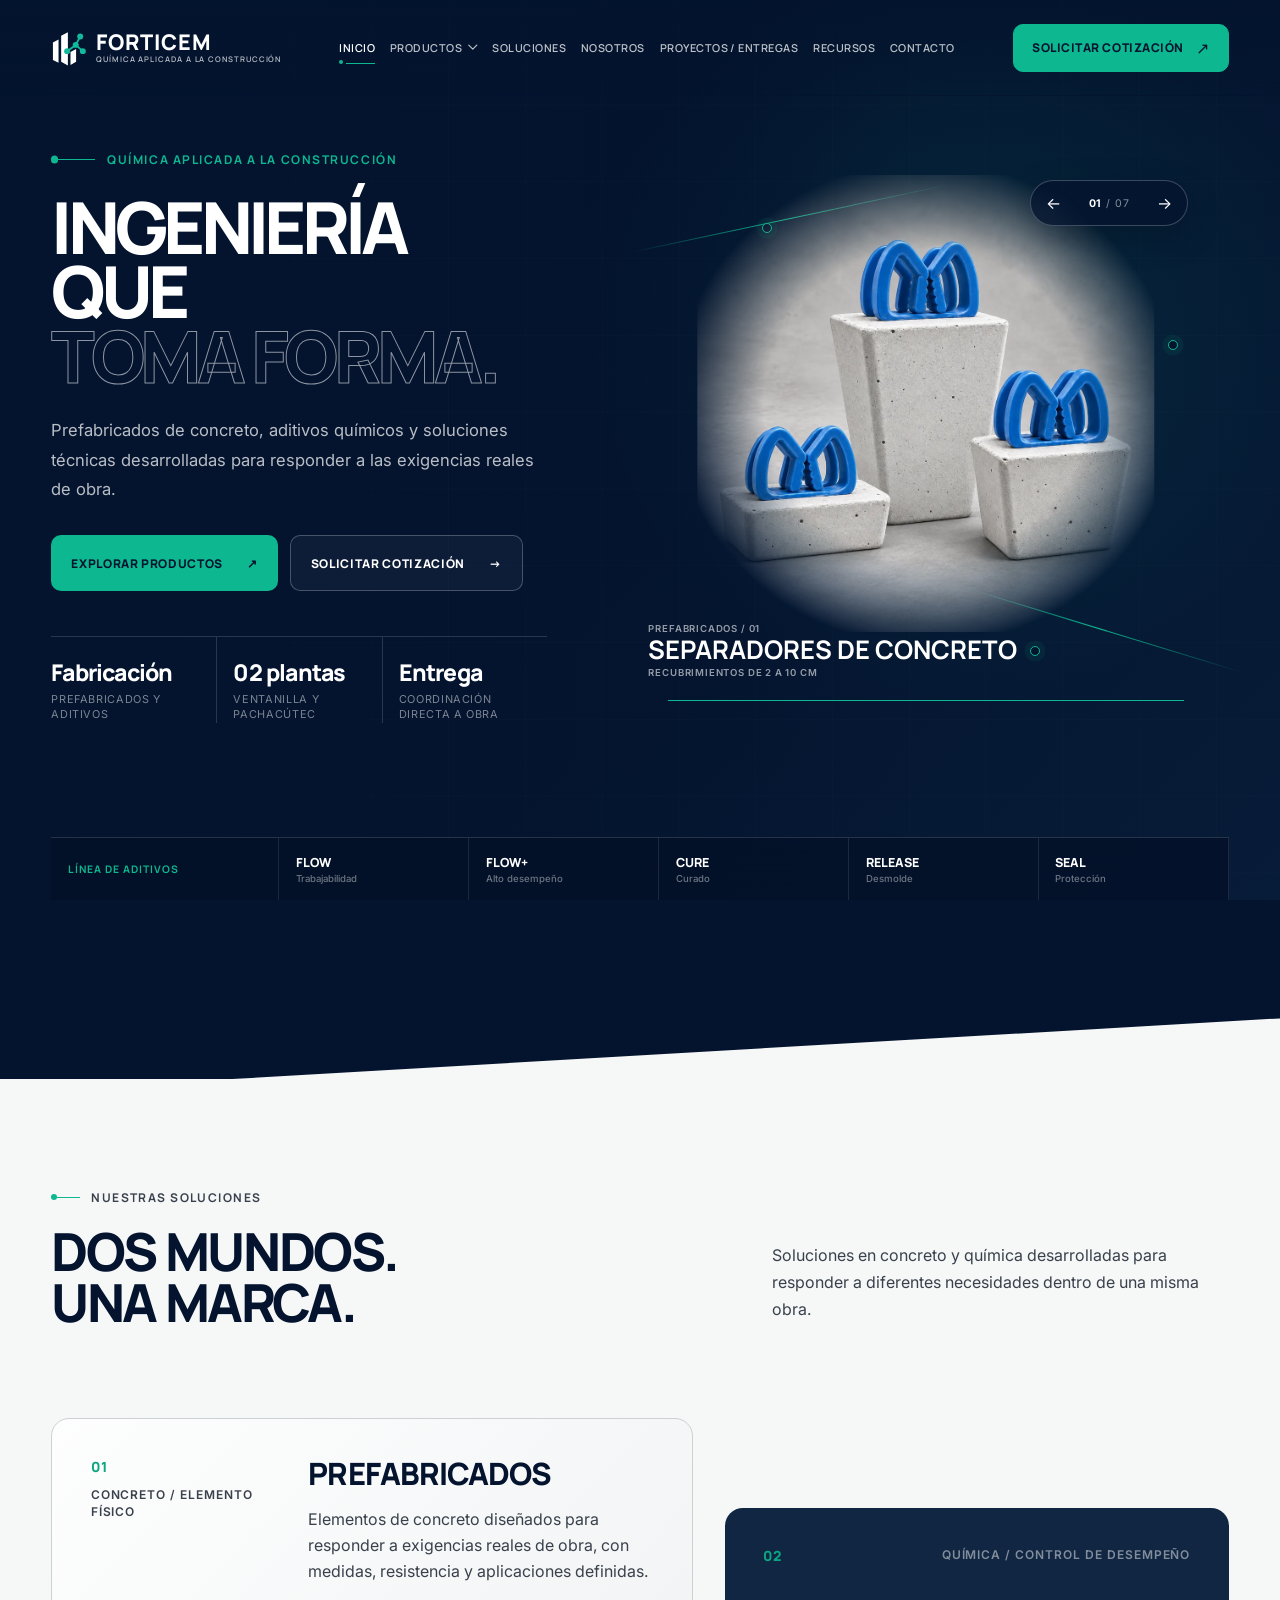
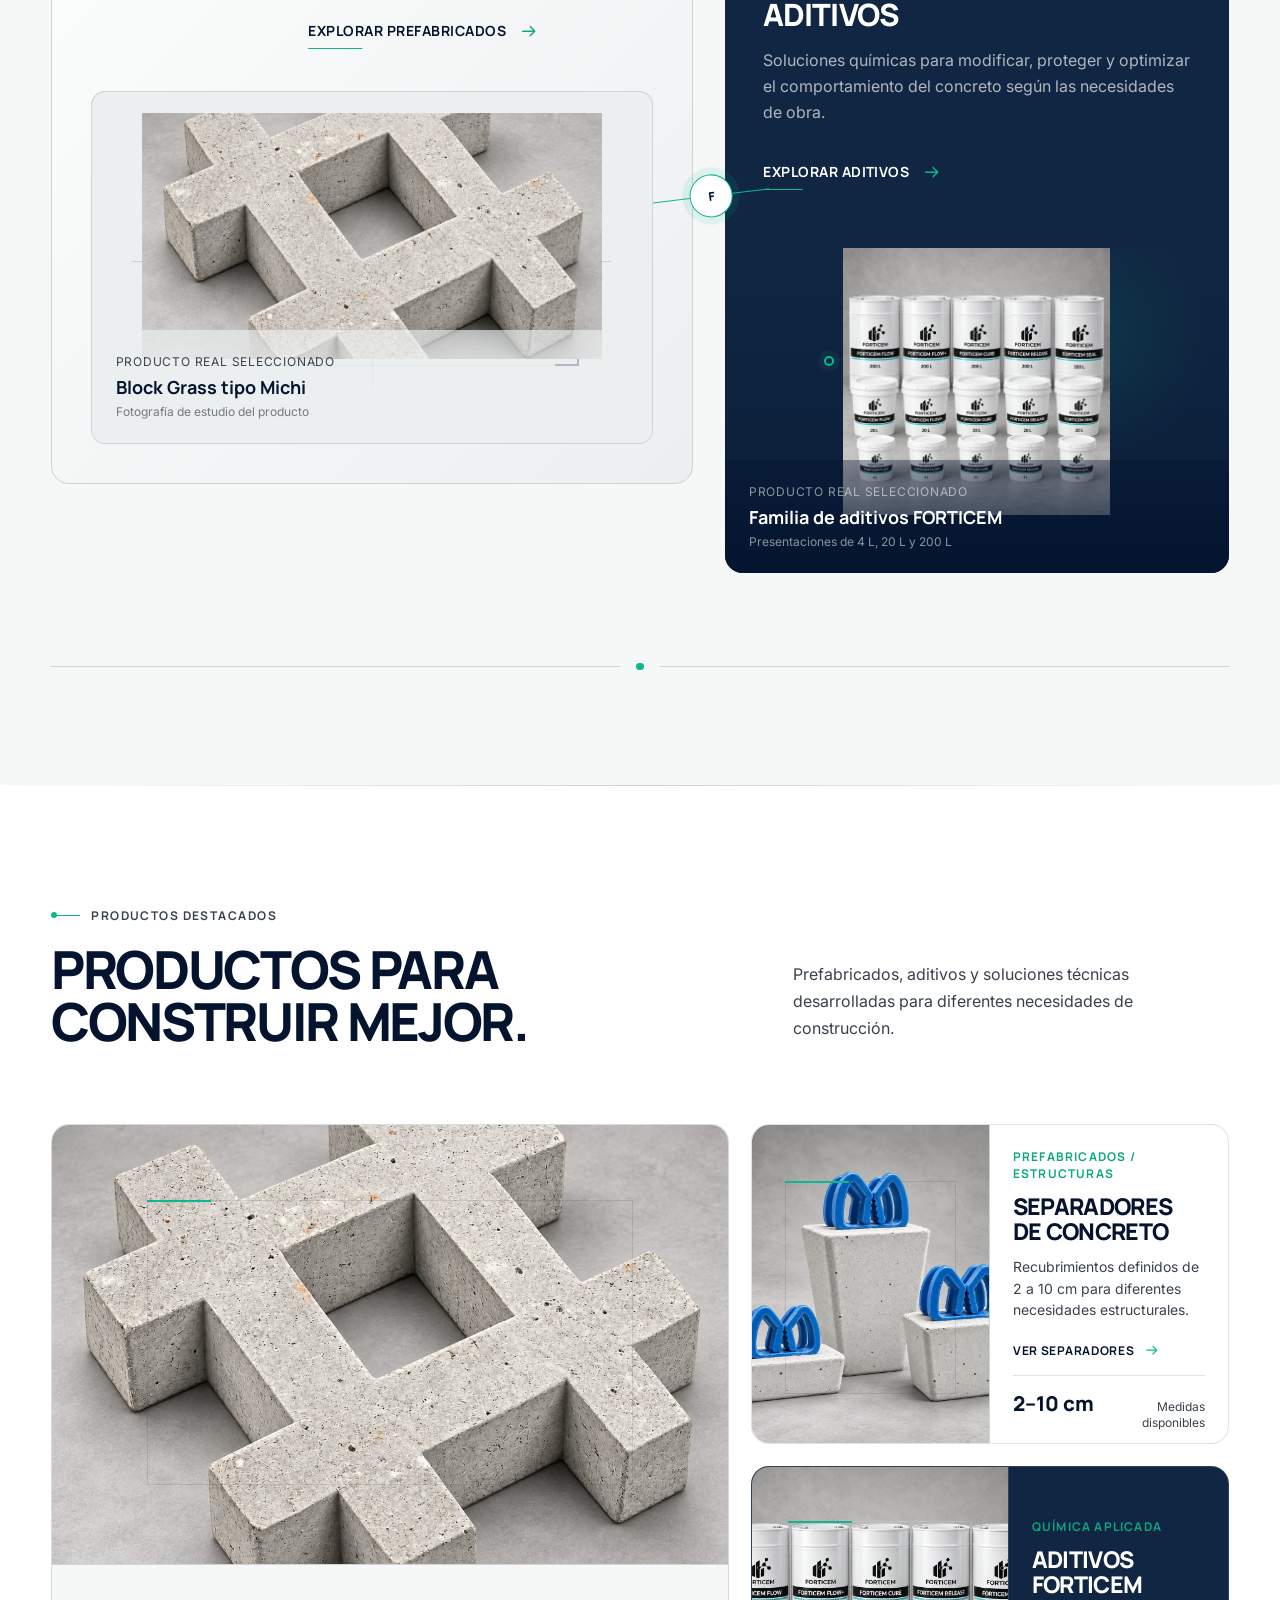
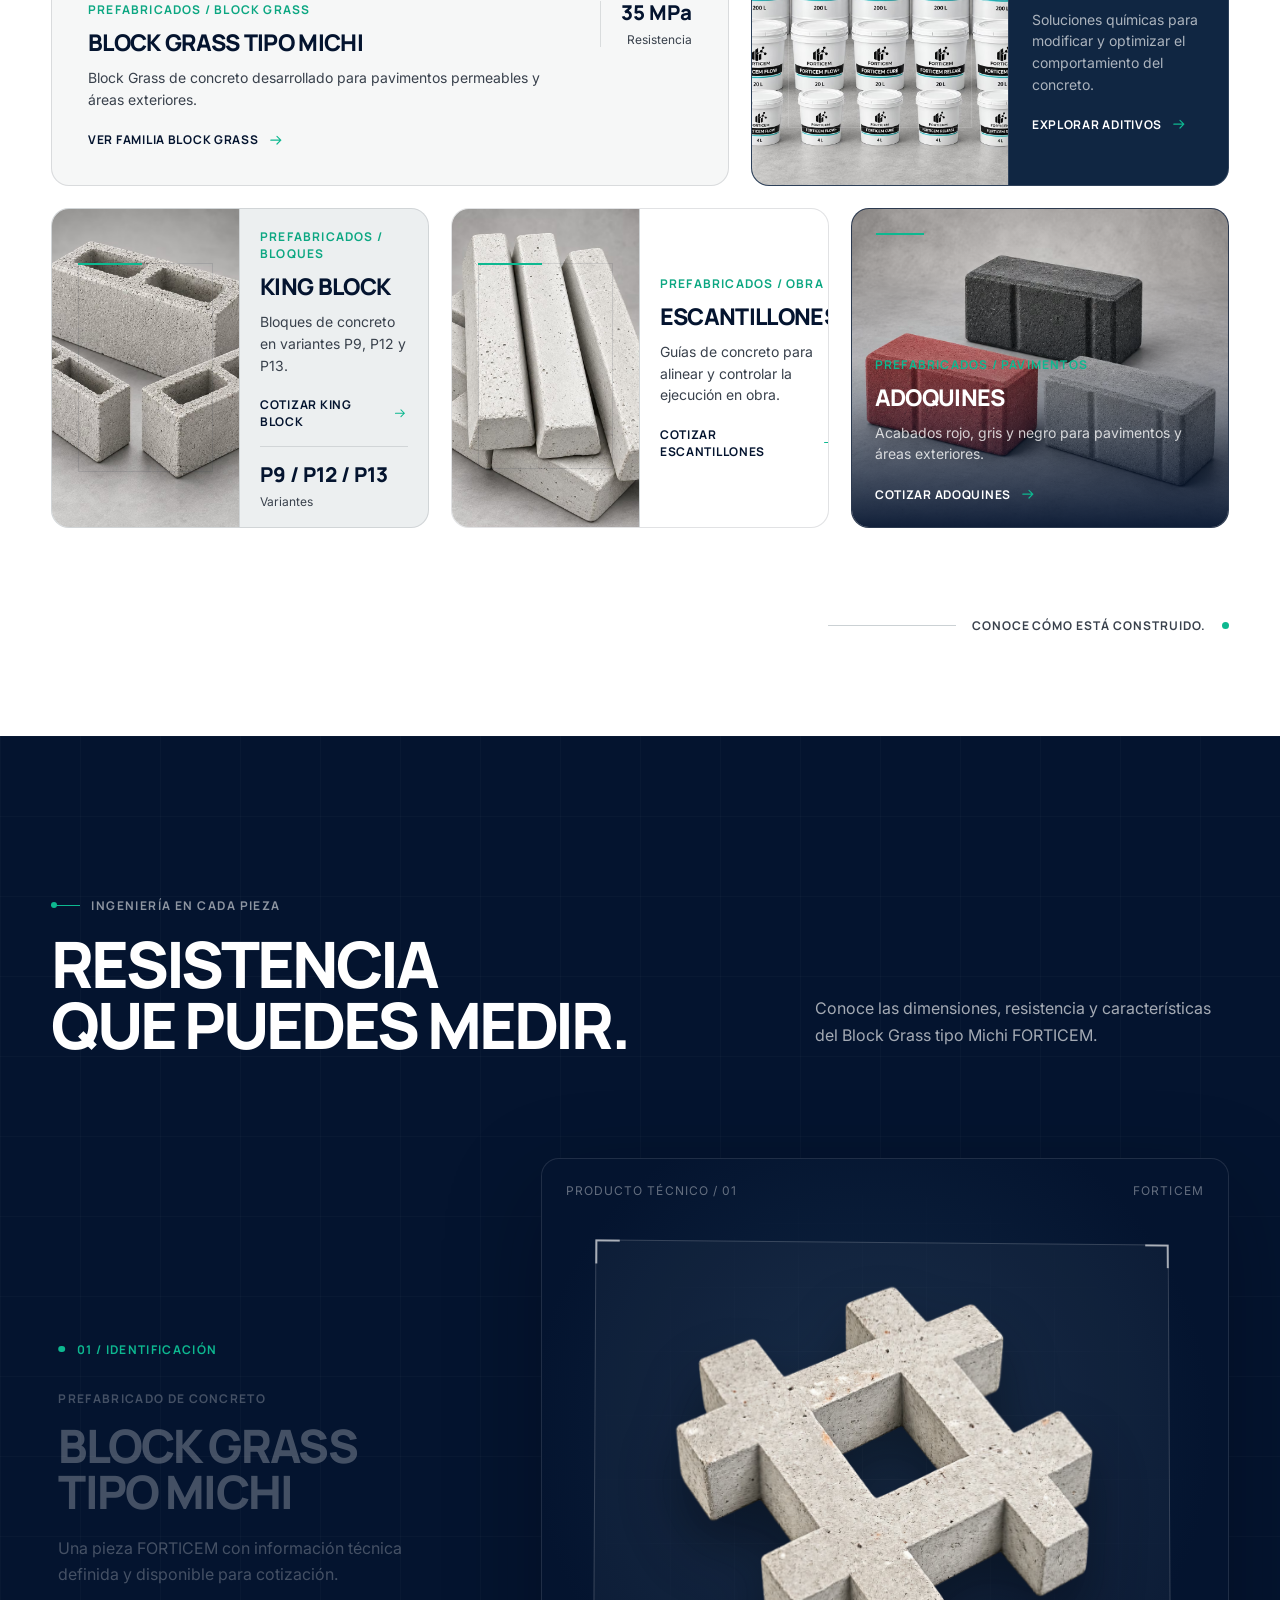
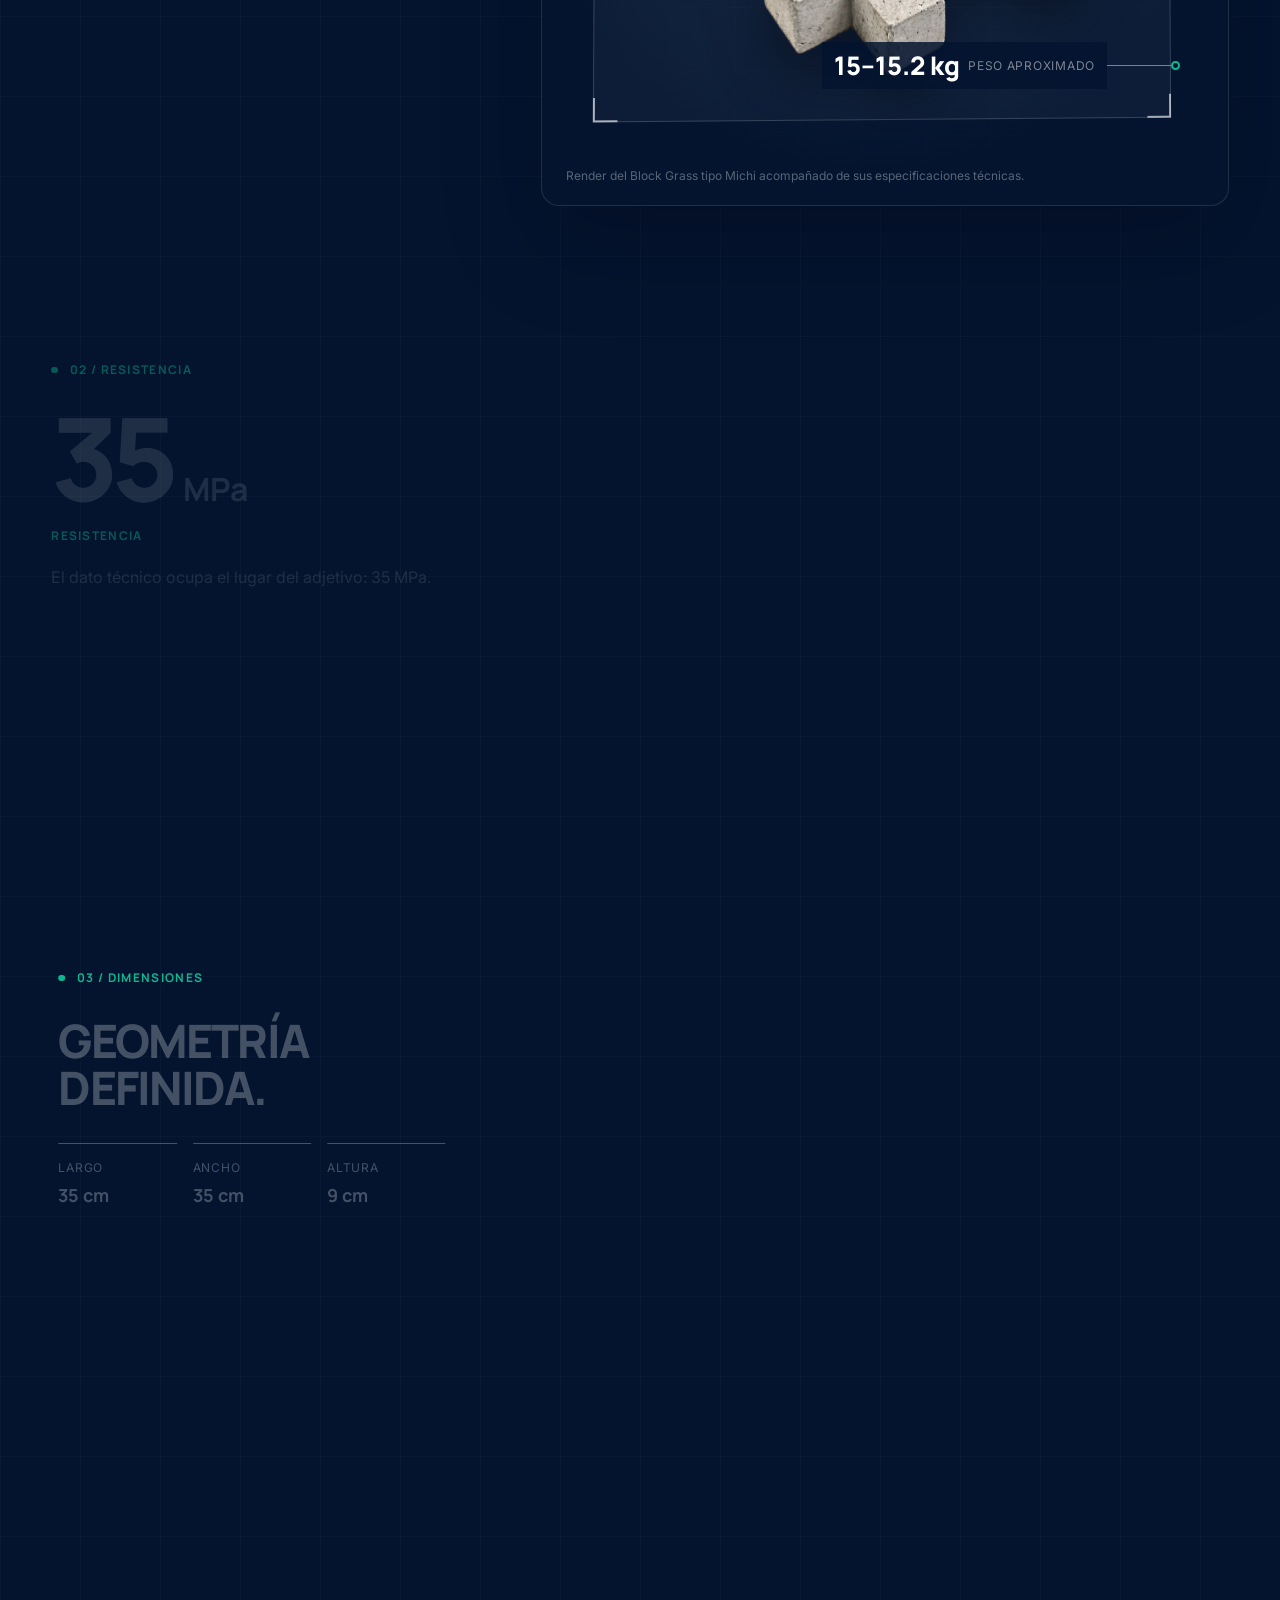
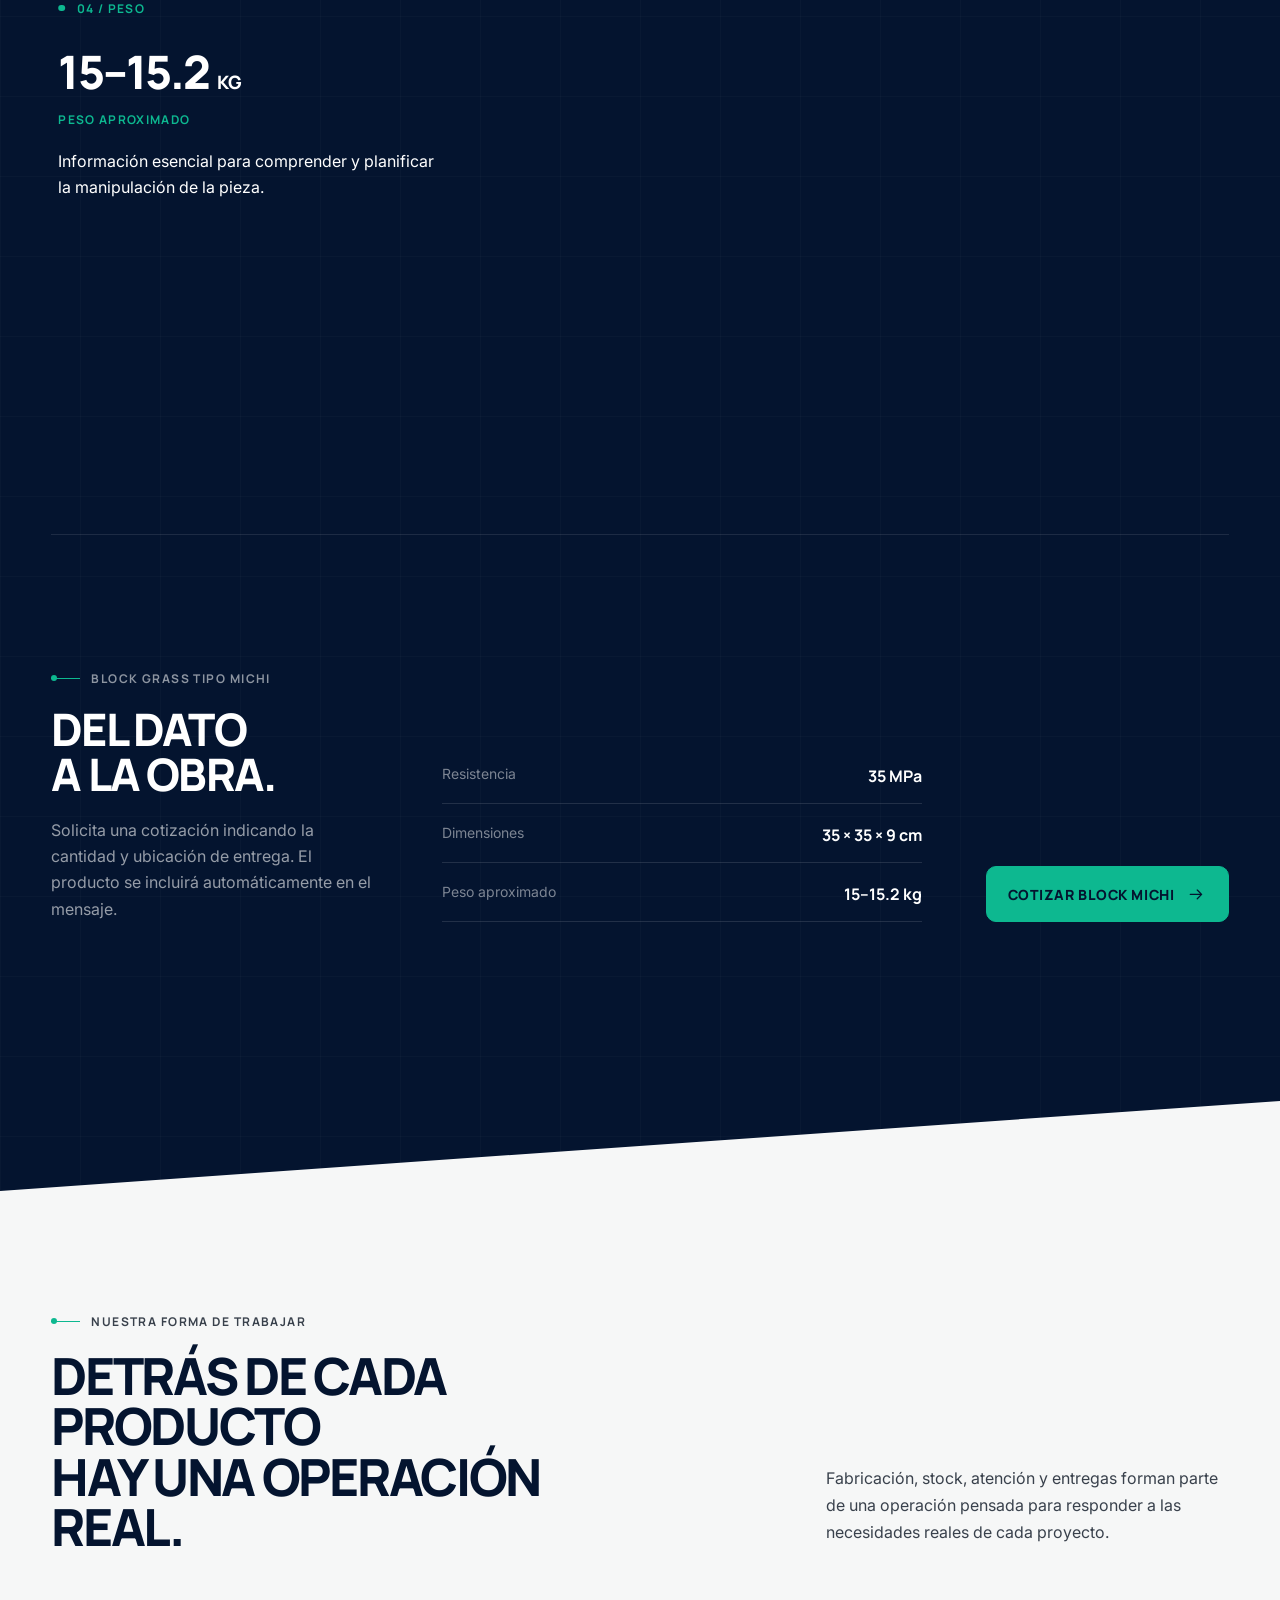
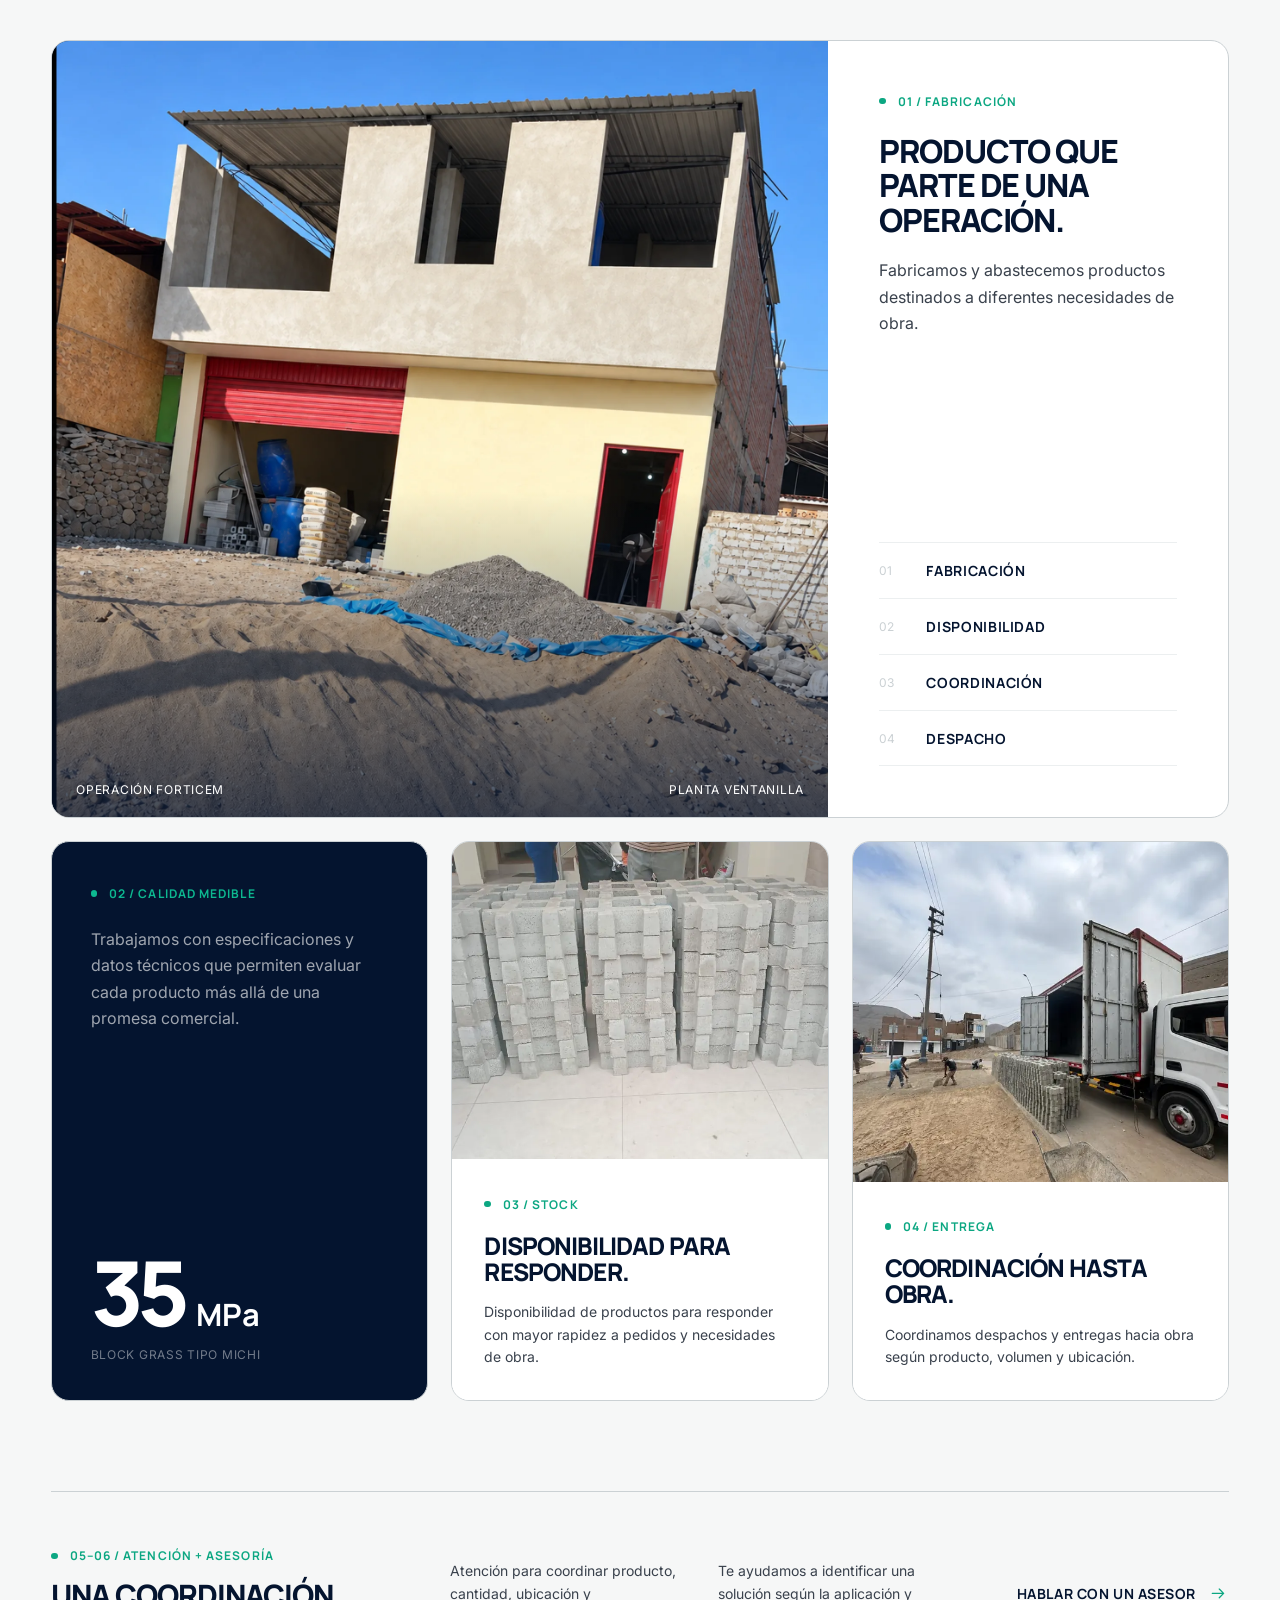
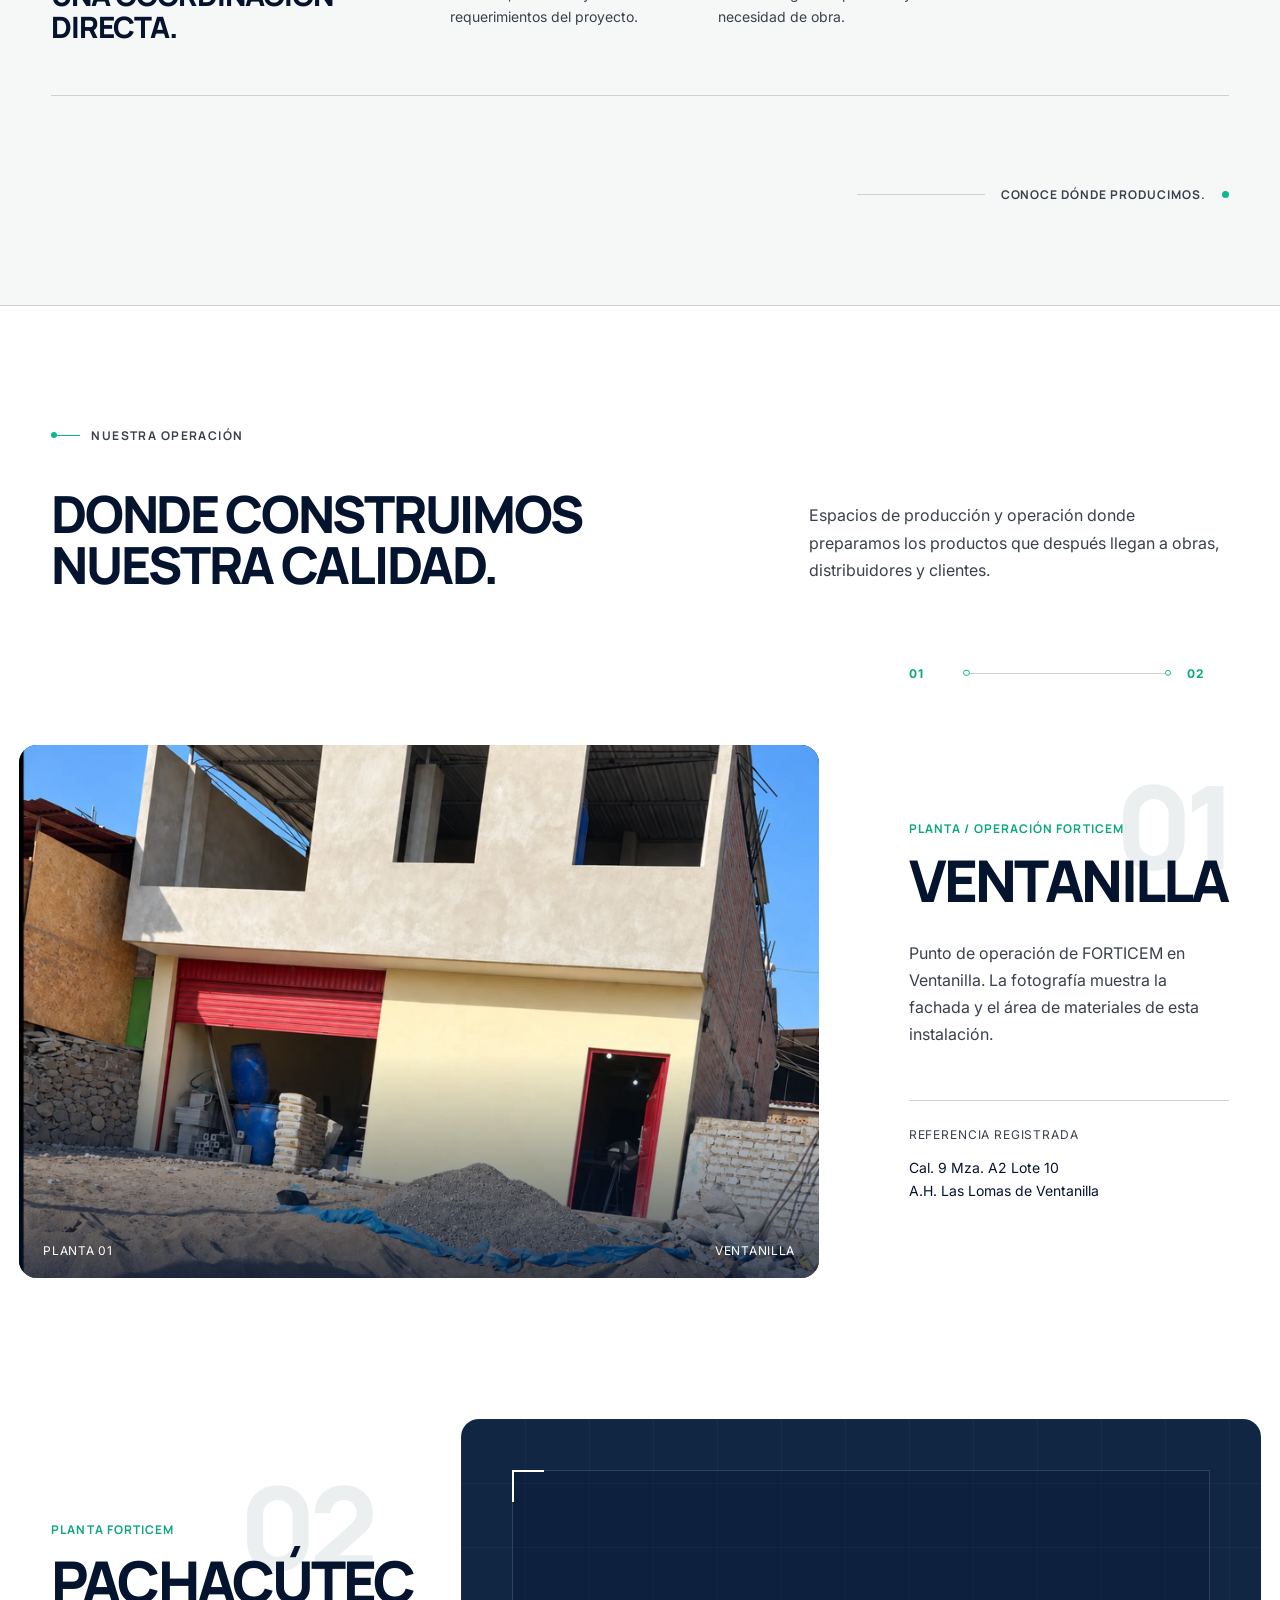
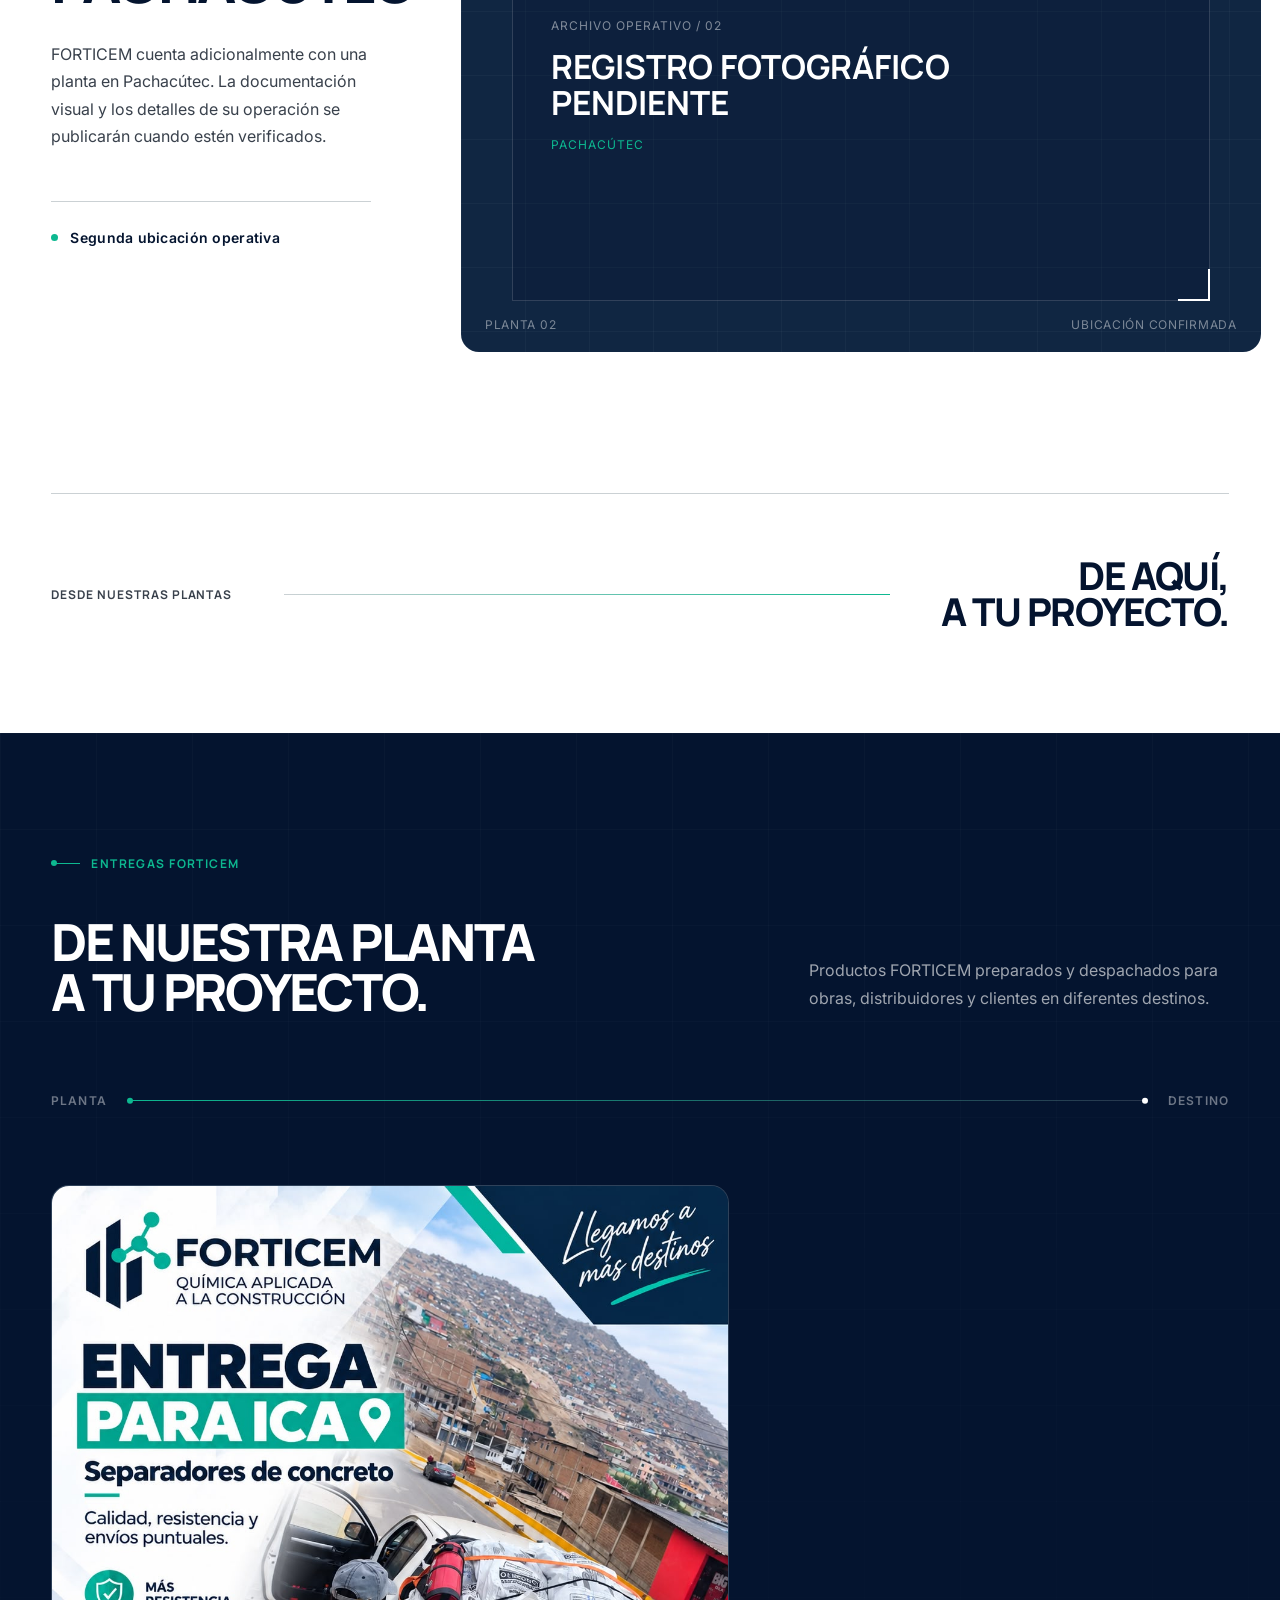
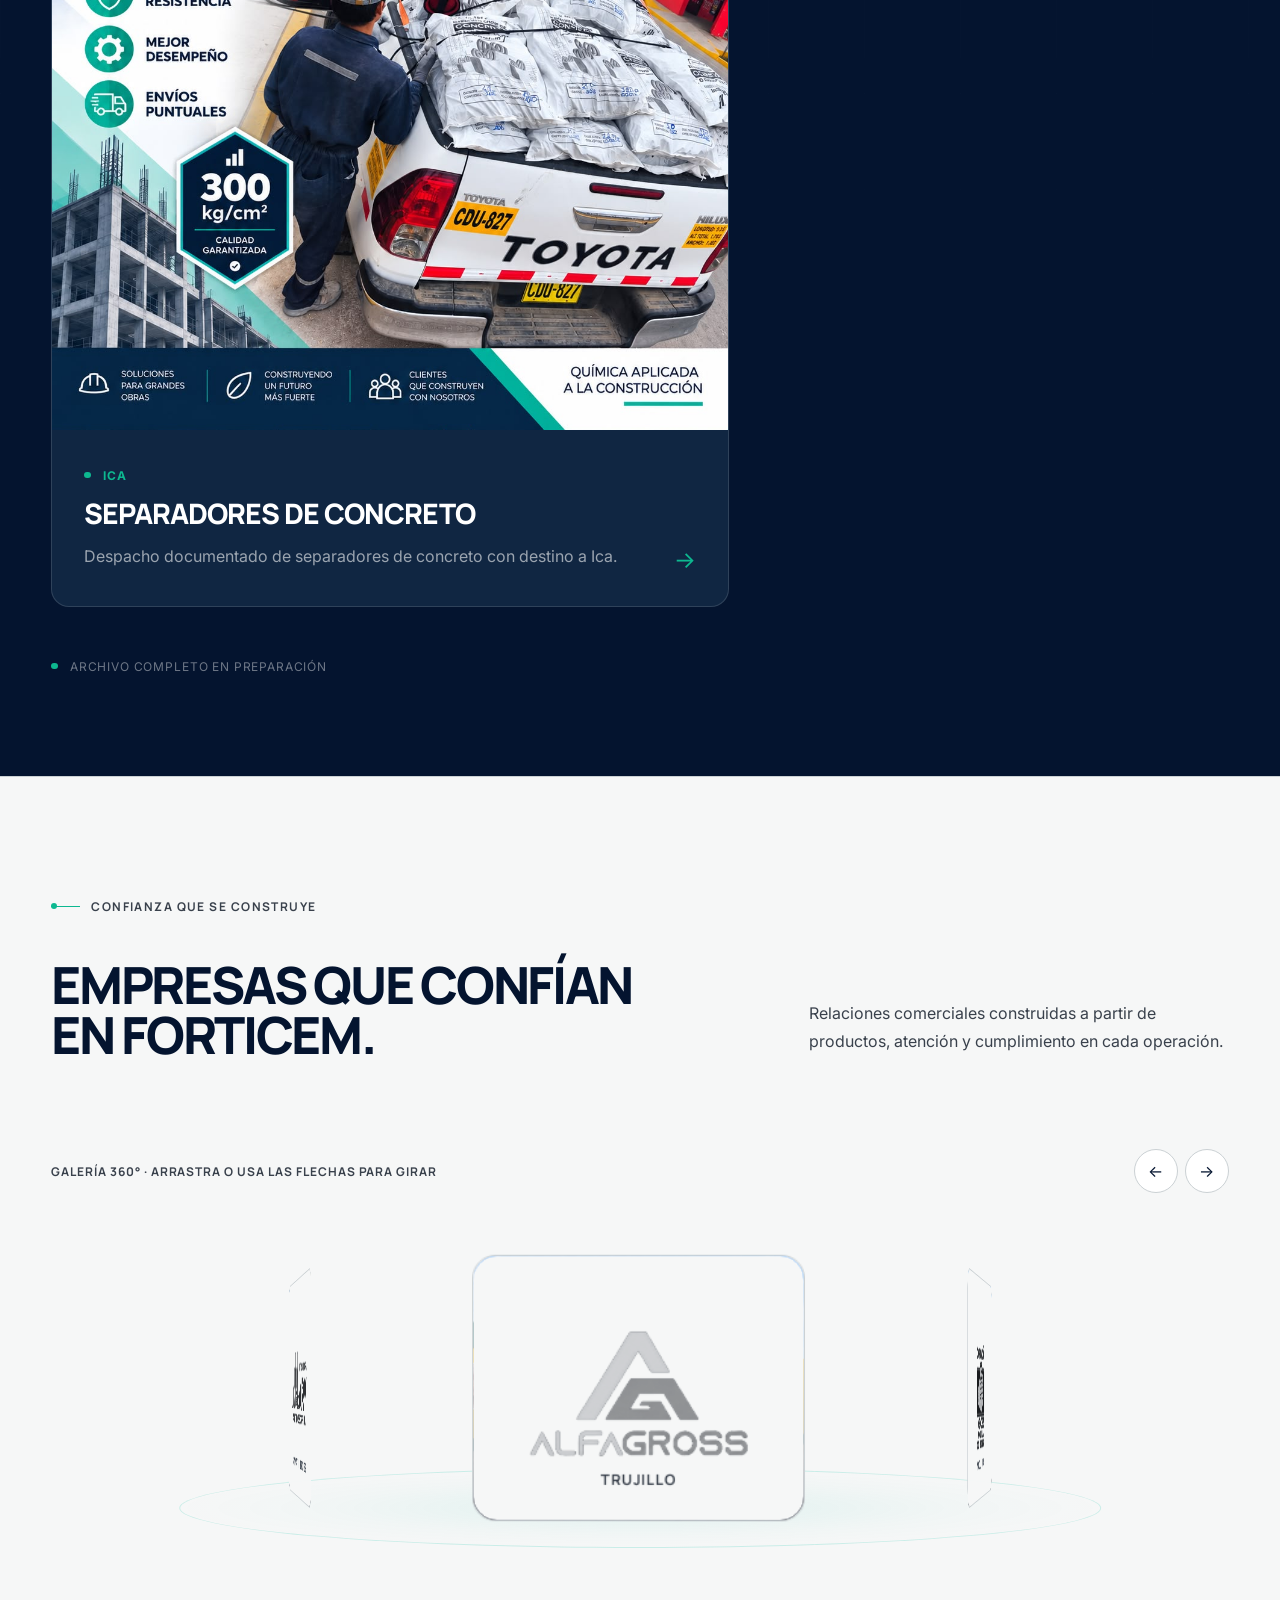
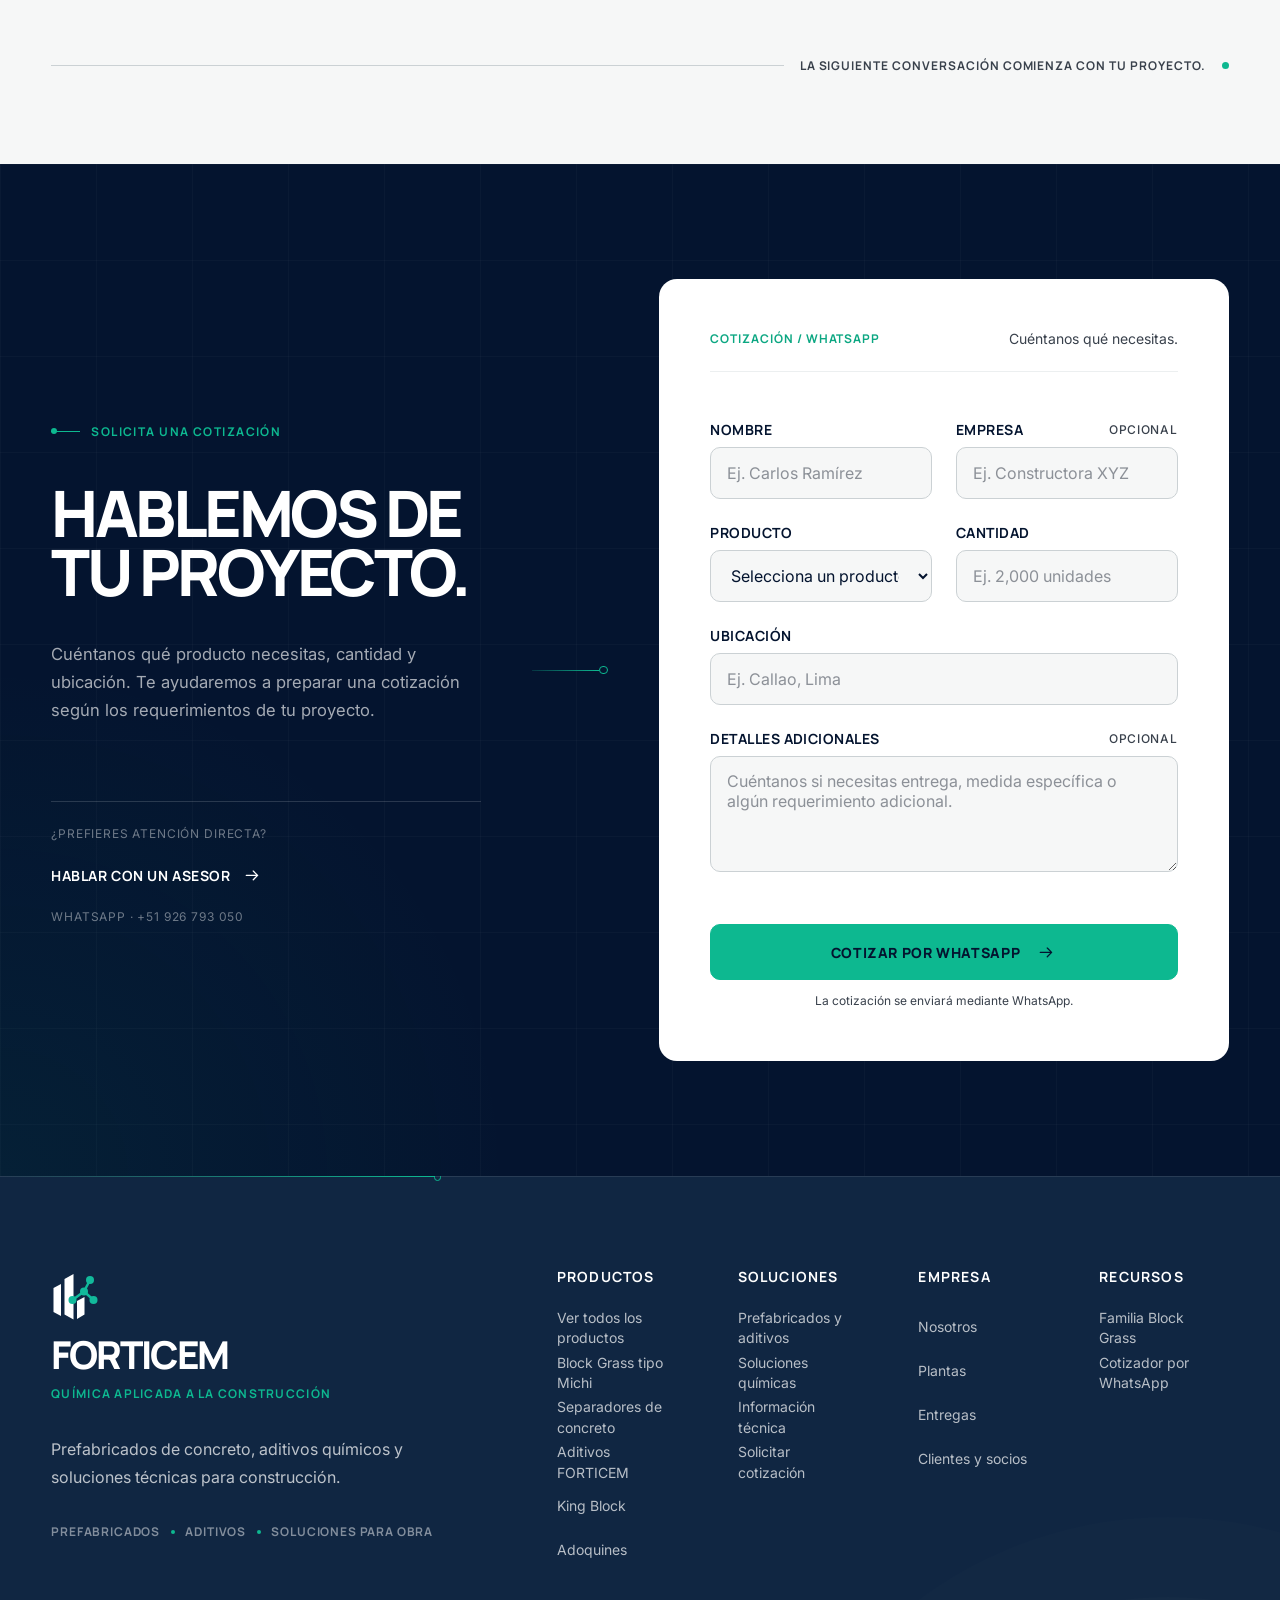
==== commit 0a9d3f69: "Actualiza metadatos al dominio forticemgroup.com" ====
--- a/index.html
+++ b/index.html
@@ -16,14 +16,14 @@
     />
     <meta name="theme-color" content="#04142F" />
     <title>FORTICEM | Prefabricados de concreto y aditivos para construcción</title>
-    <link rel="canonical" href="https://forticem.vercel.app/" />
+    <link rel="canonical" href="https://forticemgroup.com/" />
     <meta property="og:type" content="website" />
     <meta property="og:site_name" content="FORTICEM" />
     <meta property="og:locale" content="es_PE" />
     <meta property="og:title" content="FORTICEM | Prefabricados de concreto y aditivos para construcción" />
     <meta property="og:description" content="Prefabricados de concreto, Block Grass, separadores y aditivos FORTICEM para tu obra en Perú. Conoce productos y entregas." />
-    <meta property="og:url" content="https://forticem.vercel.app/" />
-    <meta property="og:image" content="https://forticem.vercel.app/assets/images/products/aditivos-forticem-familia-studio-v1.png" />
+    <meta property="og:url" content="https://forticemgroup.com/" />
+    <meta property="og:image" content="https://forticemgroup.com/assets/images/products/aditivos-forticem-familia-studio-v1.png" />
     <meta property="og:image:type" content="image/png" />
     <meta property="og:image:width" content="1080" />
     <meta property="og:image:height" content="1080" />
@@ -31,7 +31,7 @@
     <meta name="twitter:card" content="summary_large_image" />
     <meta name="twitter:title" content="FORTICEM | Prefabricados de concreto y aditivos" />
     <meta name="twitter:description" content="Soluciones de concreto y química aplicada a la construcción para tu obra en Perú." />
-    <meta name="twitter:image" content="https://forticem.vercel.app/assets/images/products/aditivos-forticem-familia-studio-v1.png" />
+    <meta name="twitter:image" content="https://forticemgroup.com/assets/images/products/aditivos-forticem-familia-studio-v1.png" />
     <link rel="icon" type="image/svg+xml" href="assets/brand/favicon.svg" />
     <link rel="preconnect" href="https://fonts.googleapis.com" />
     <link rel="preconnect" href="https://fonts.gstatic.com" crossorigin />
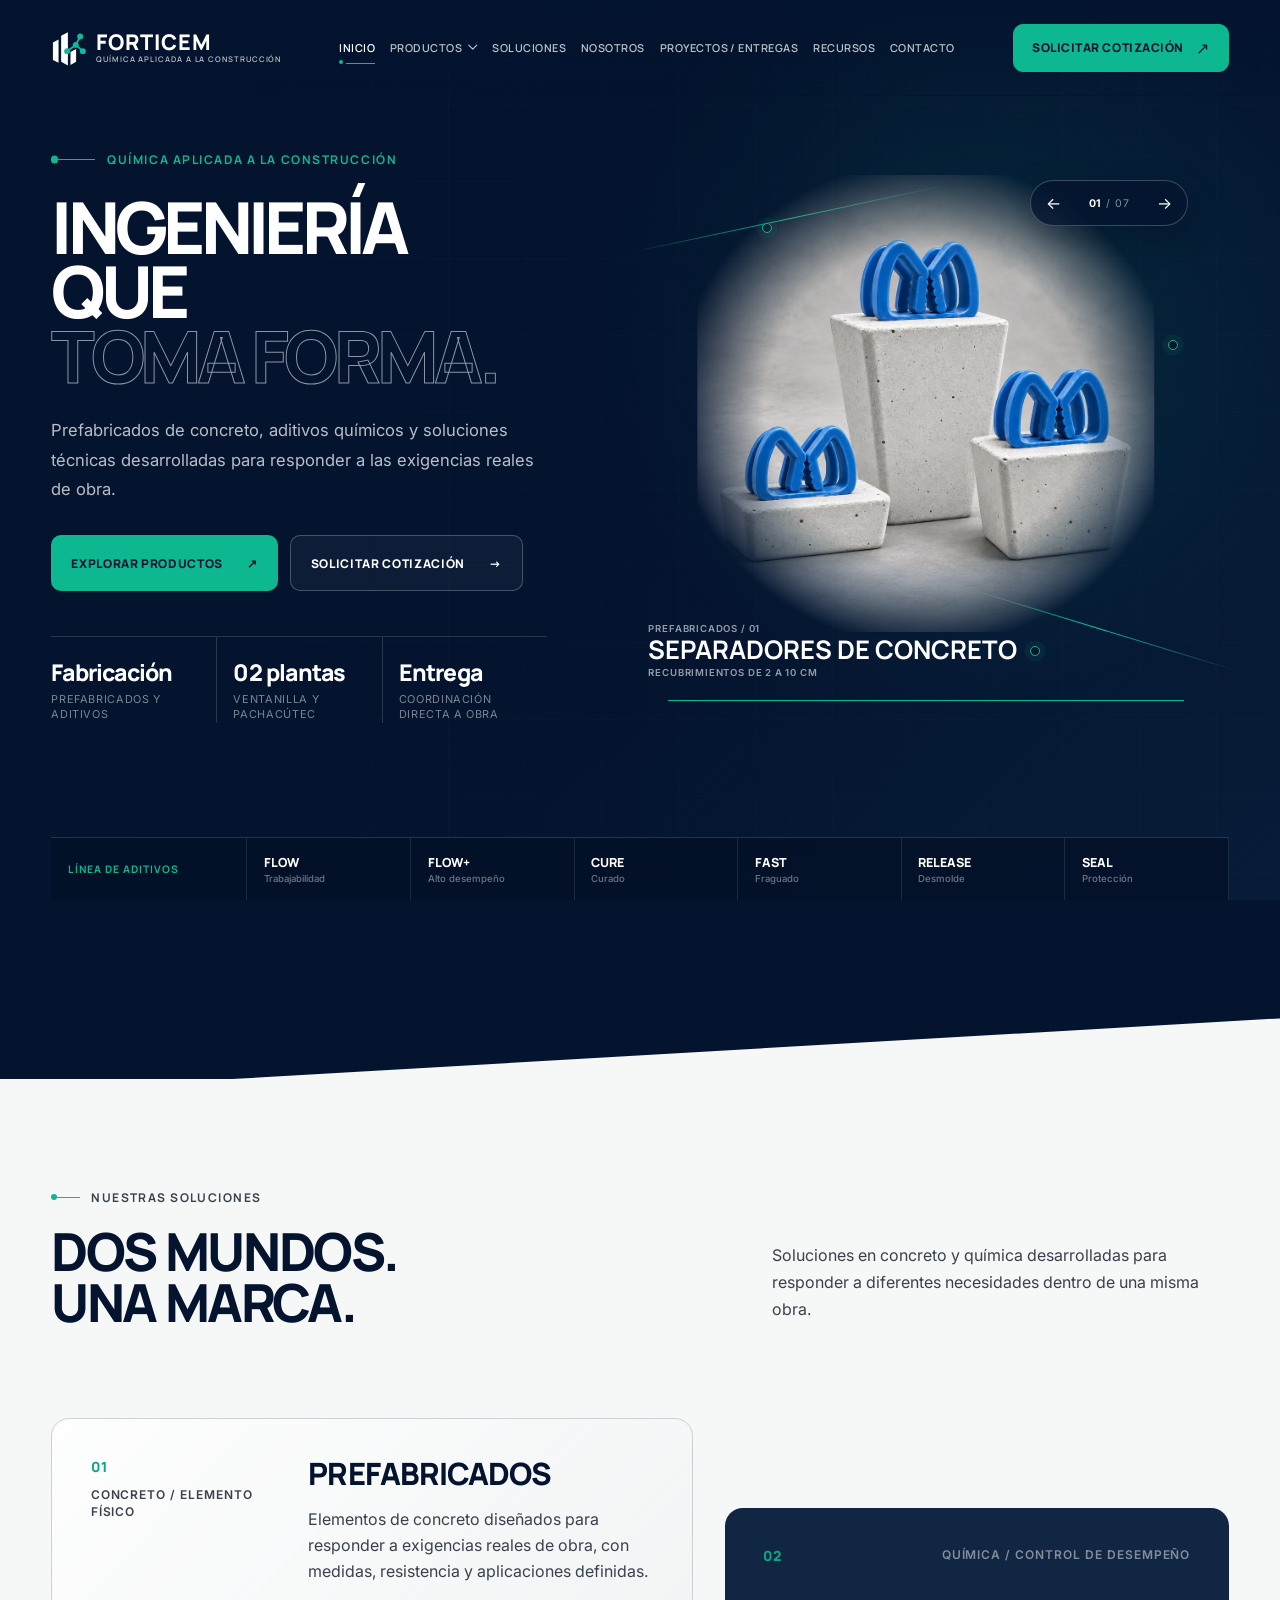
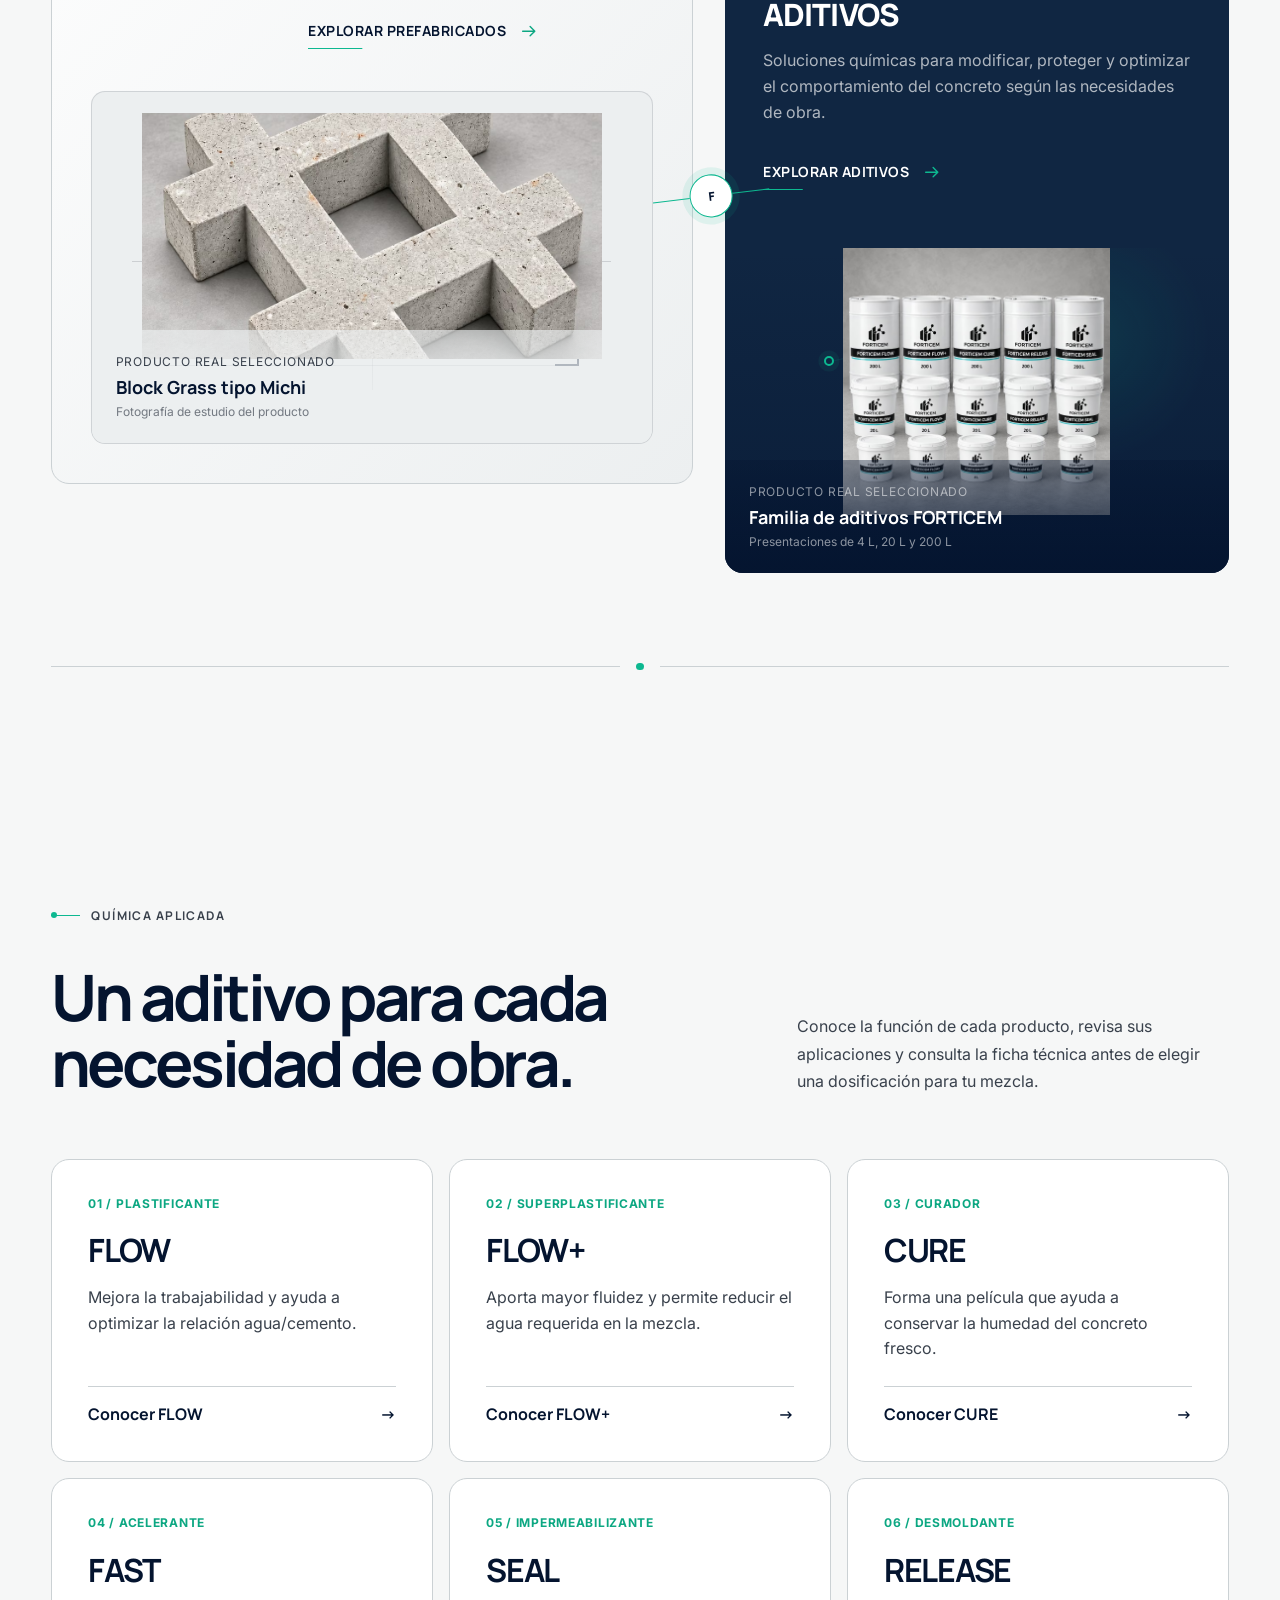
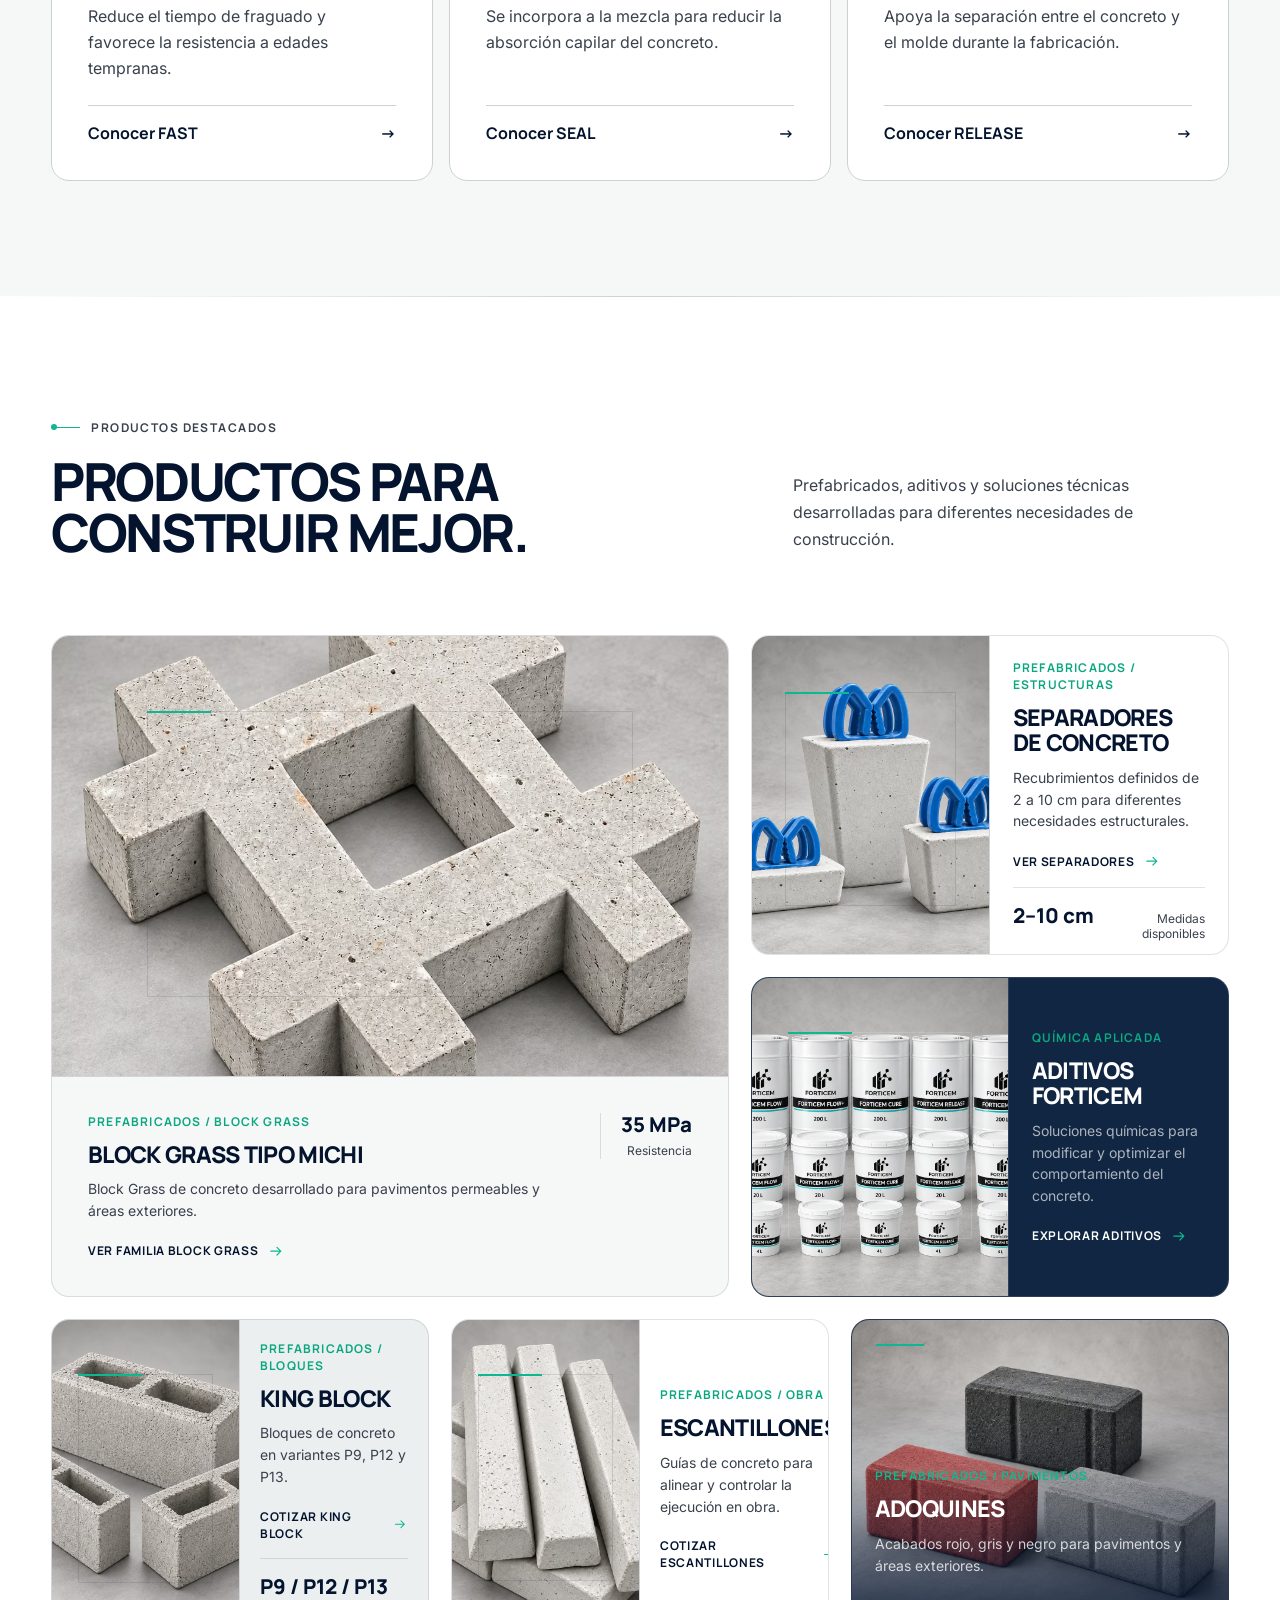
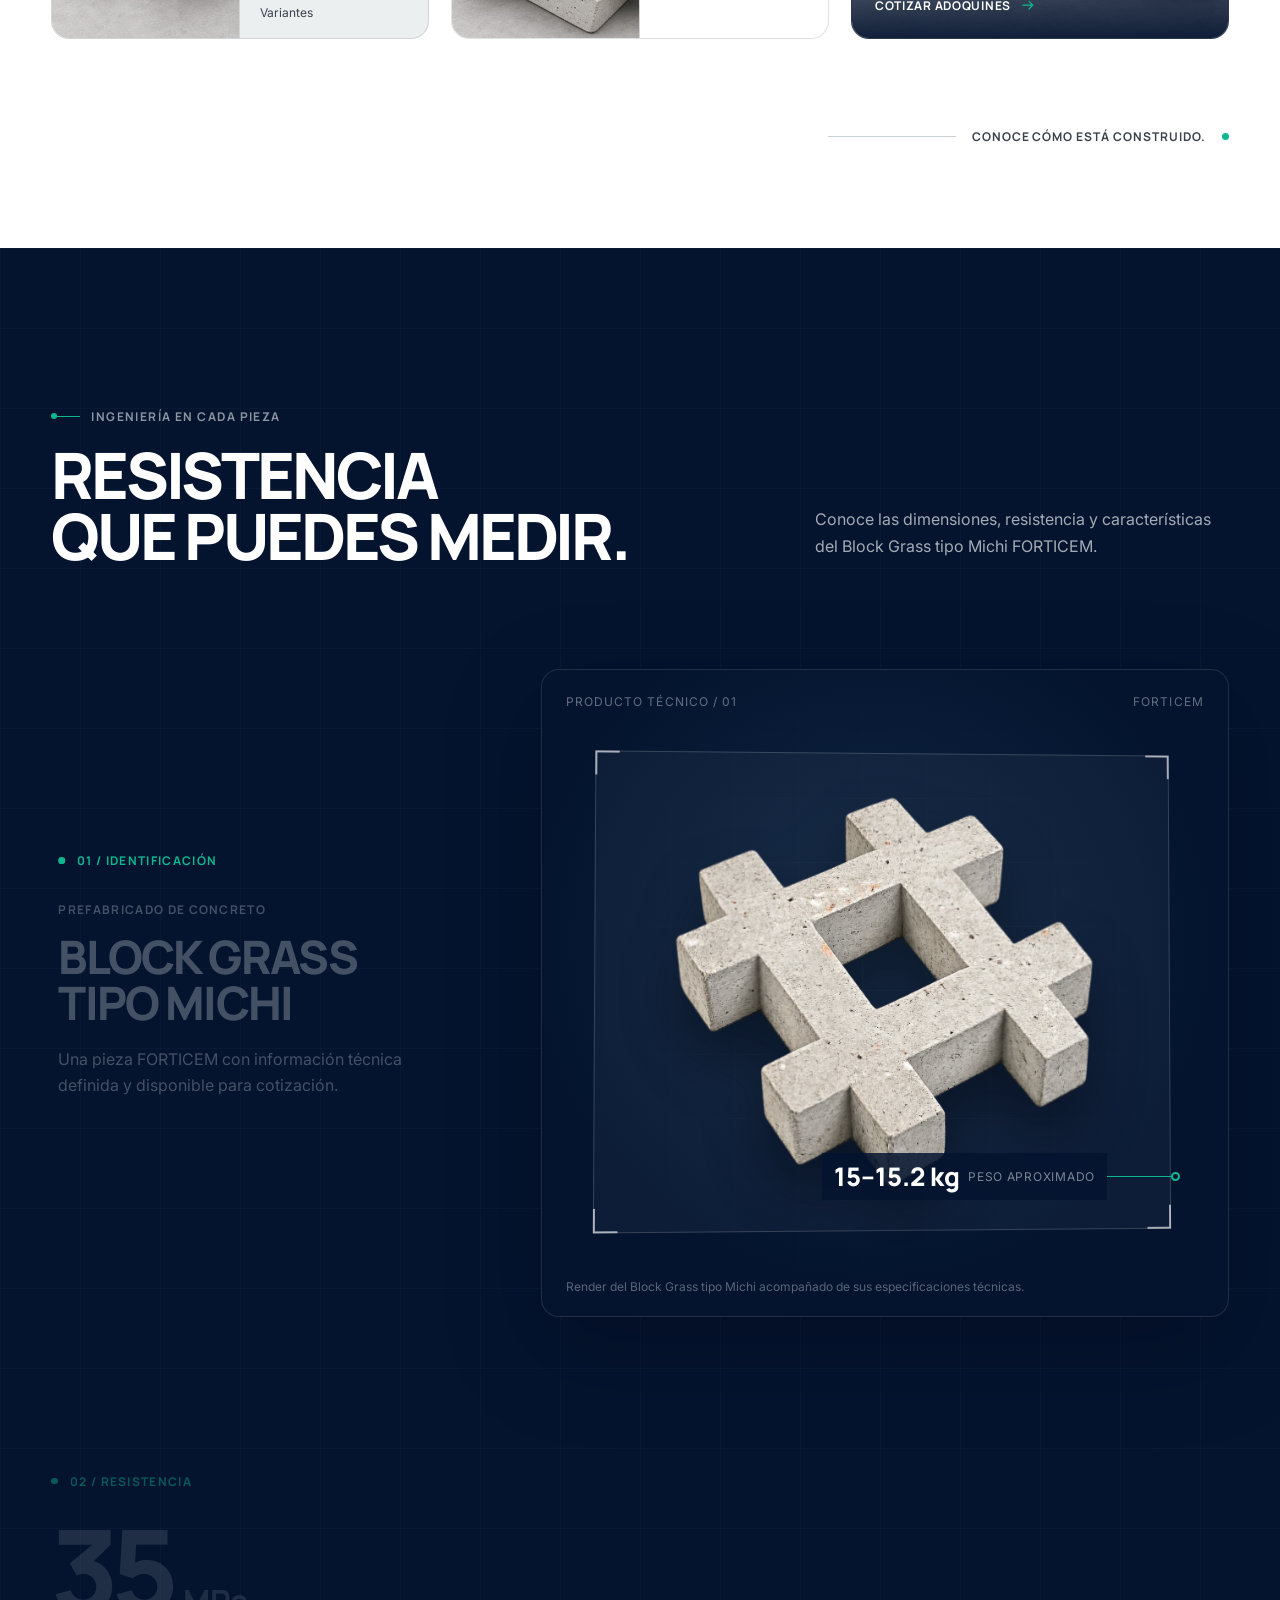
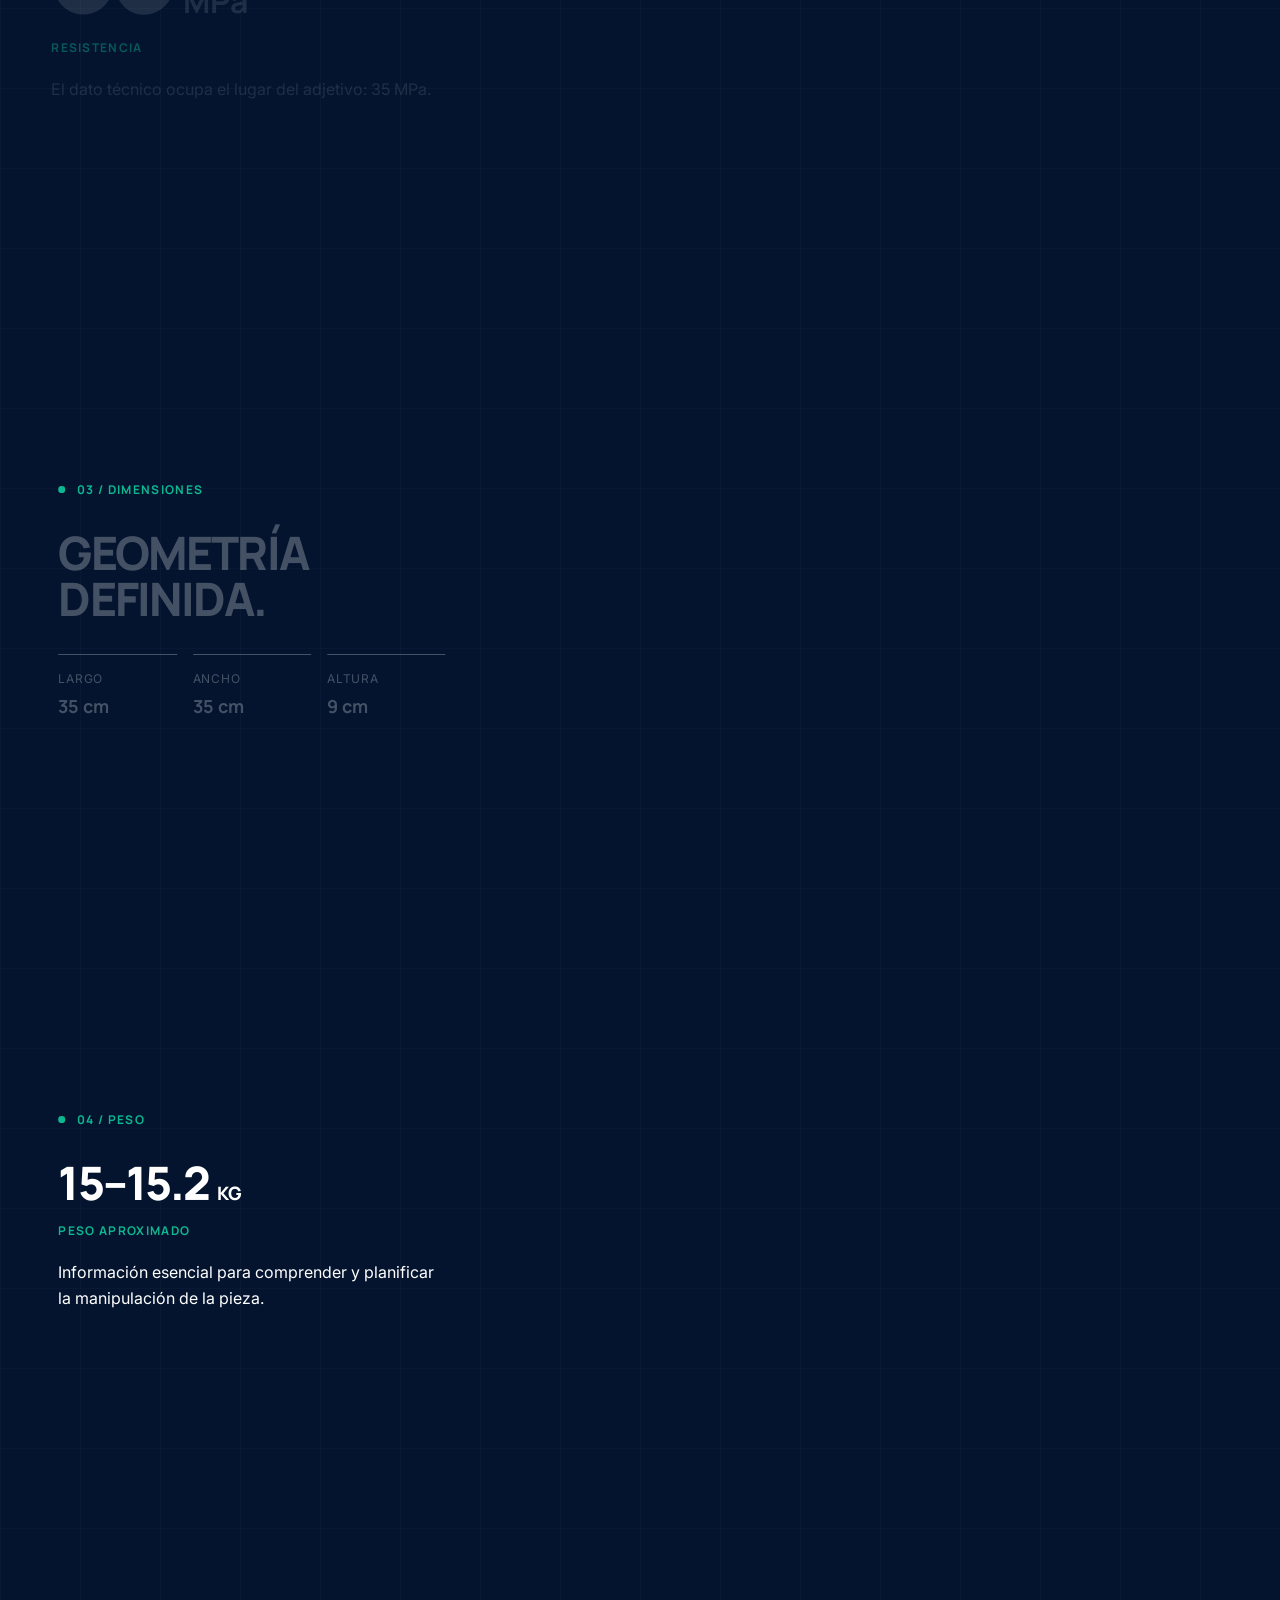
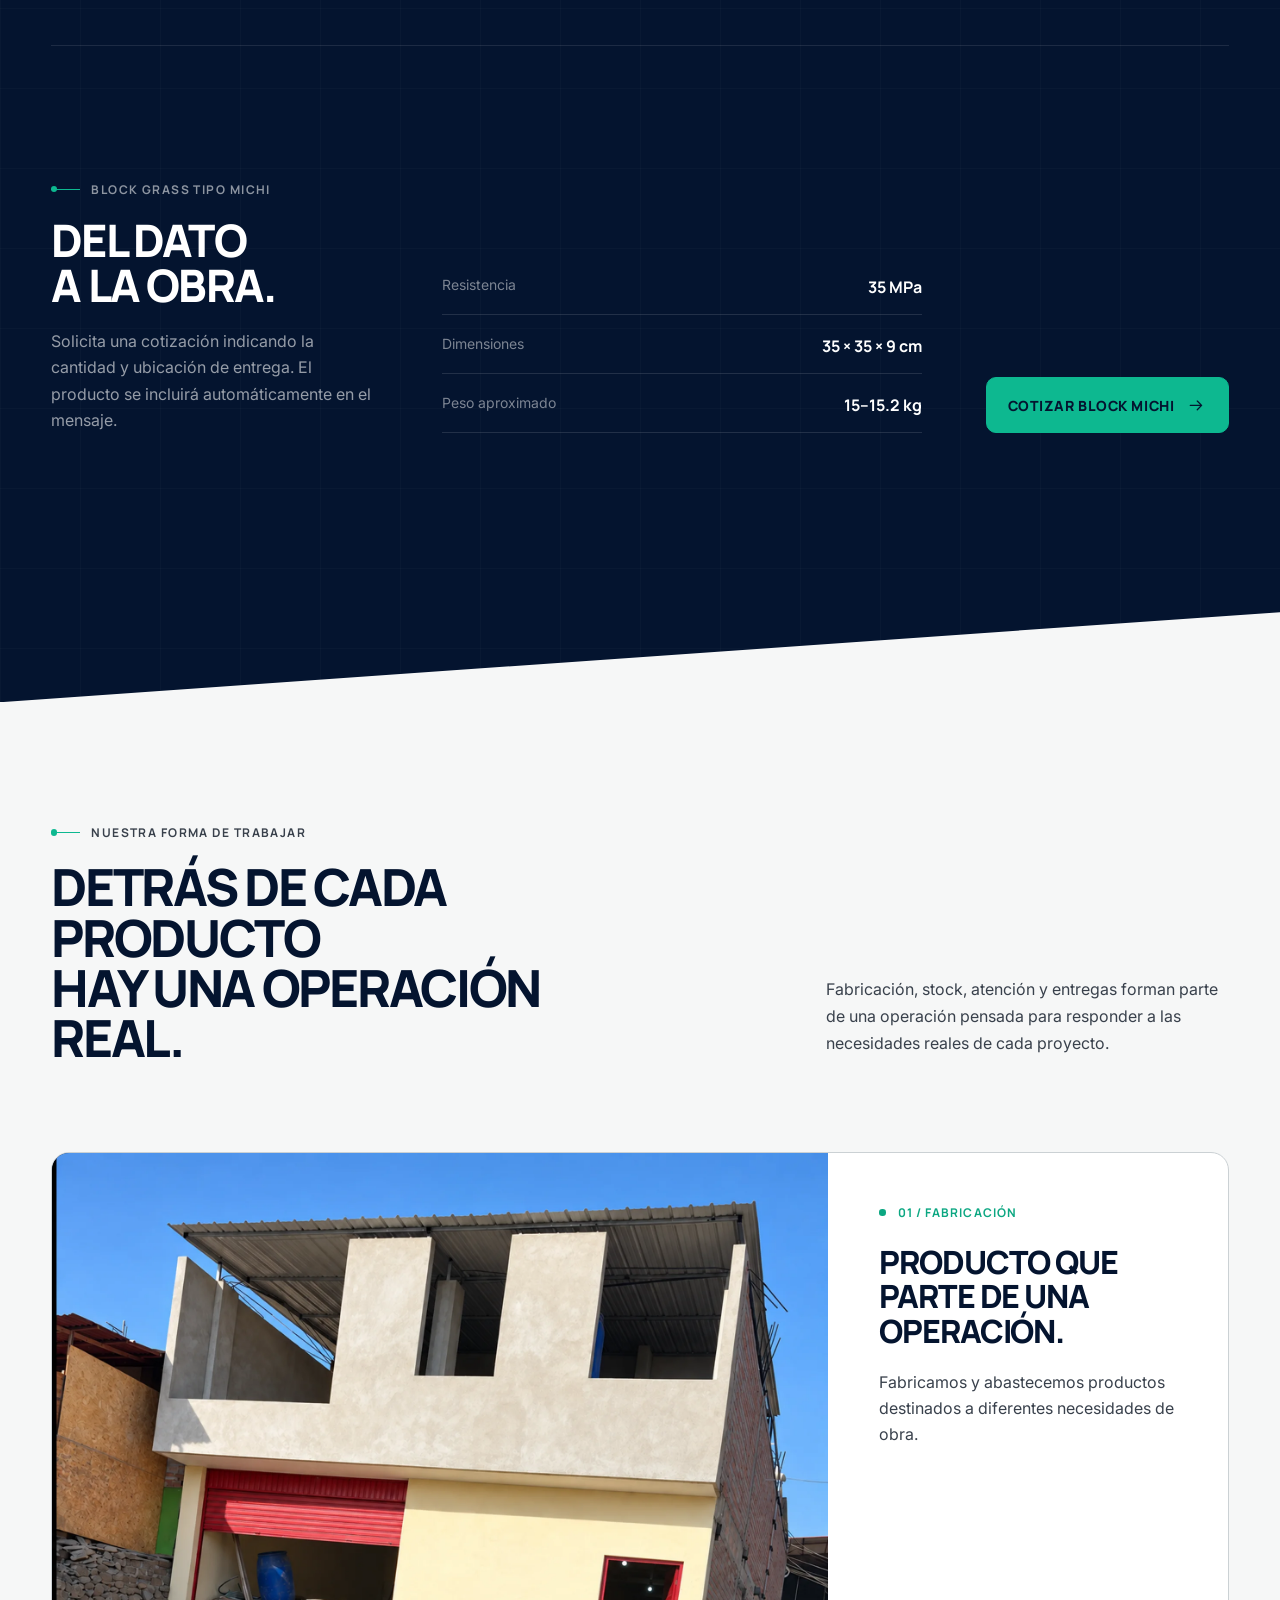
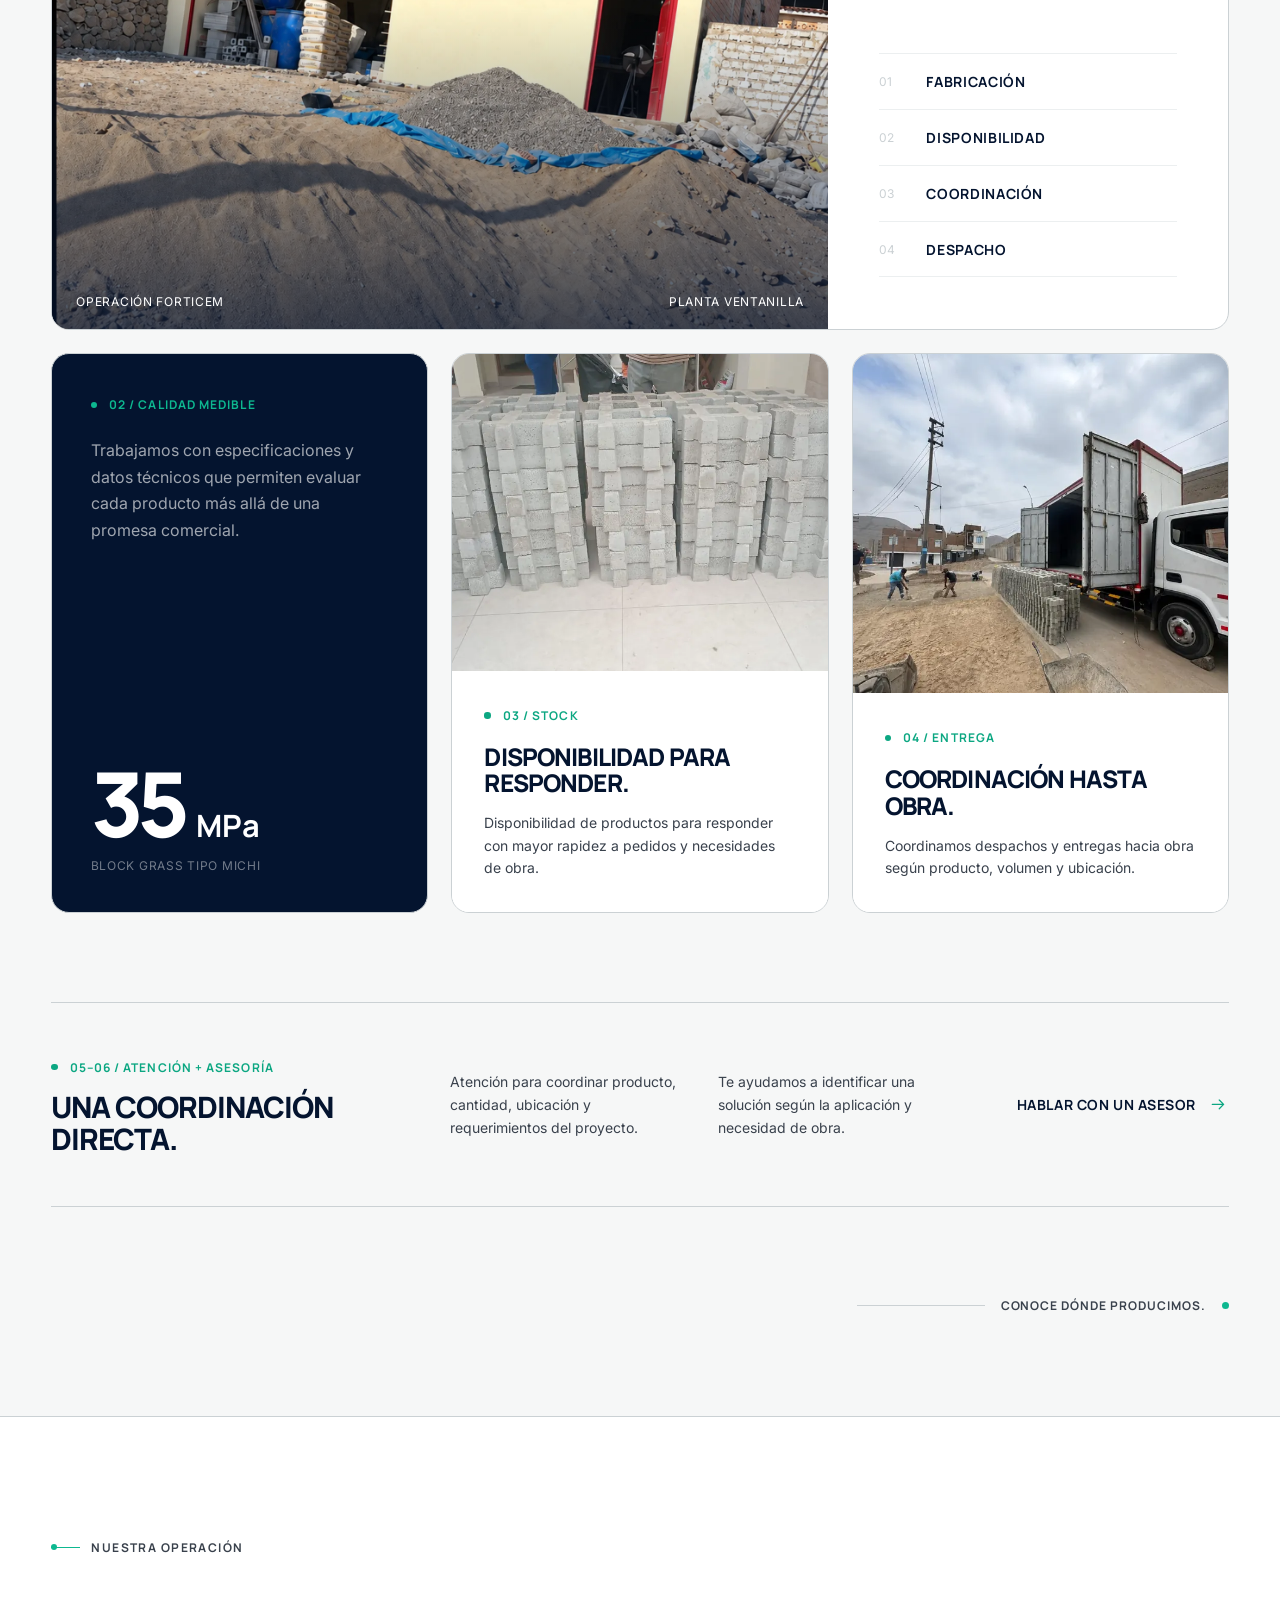
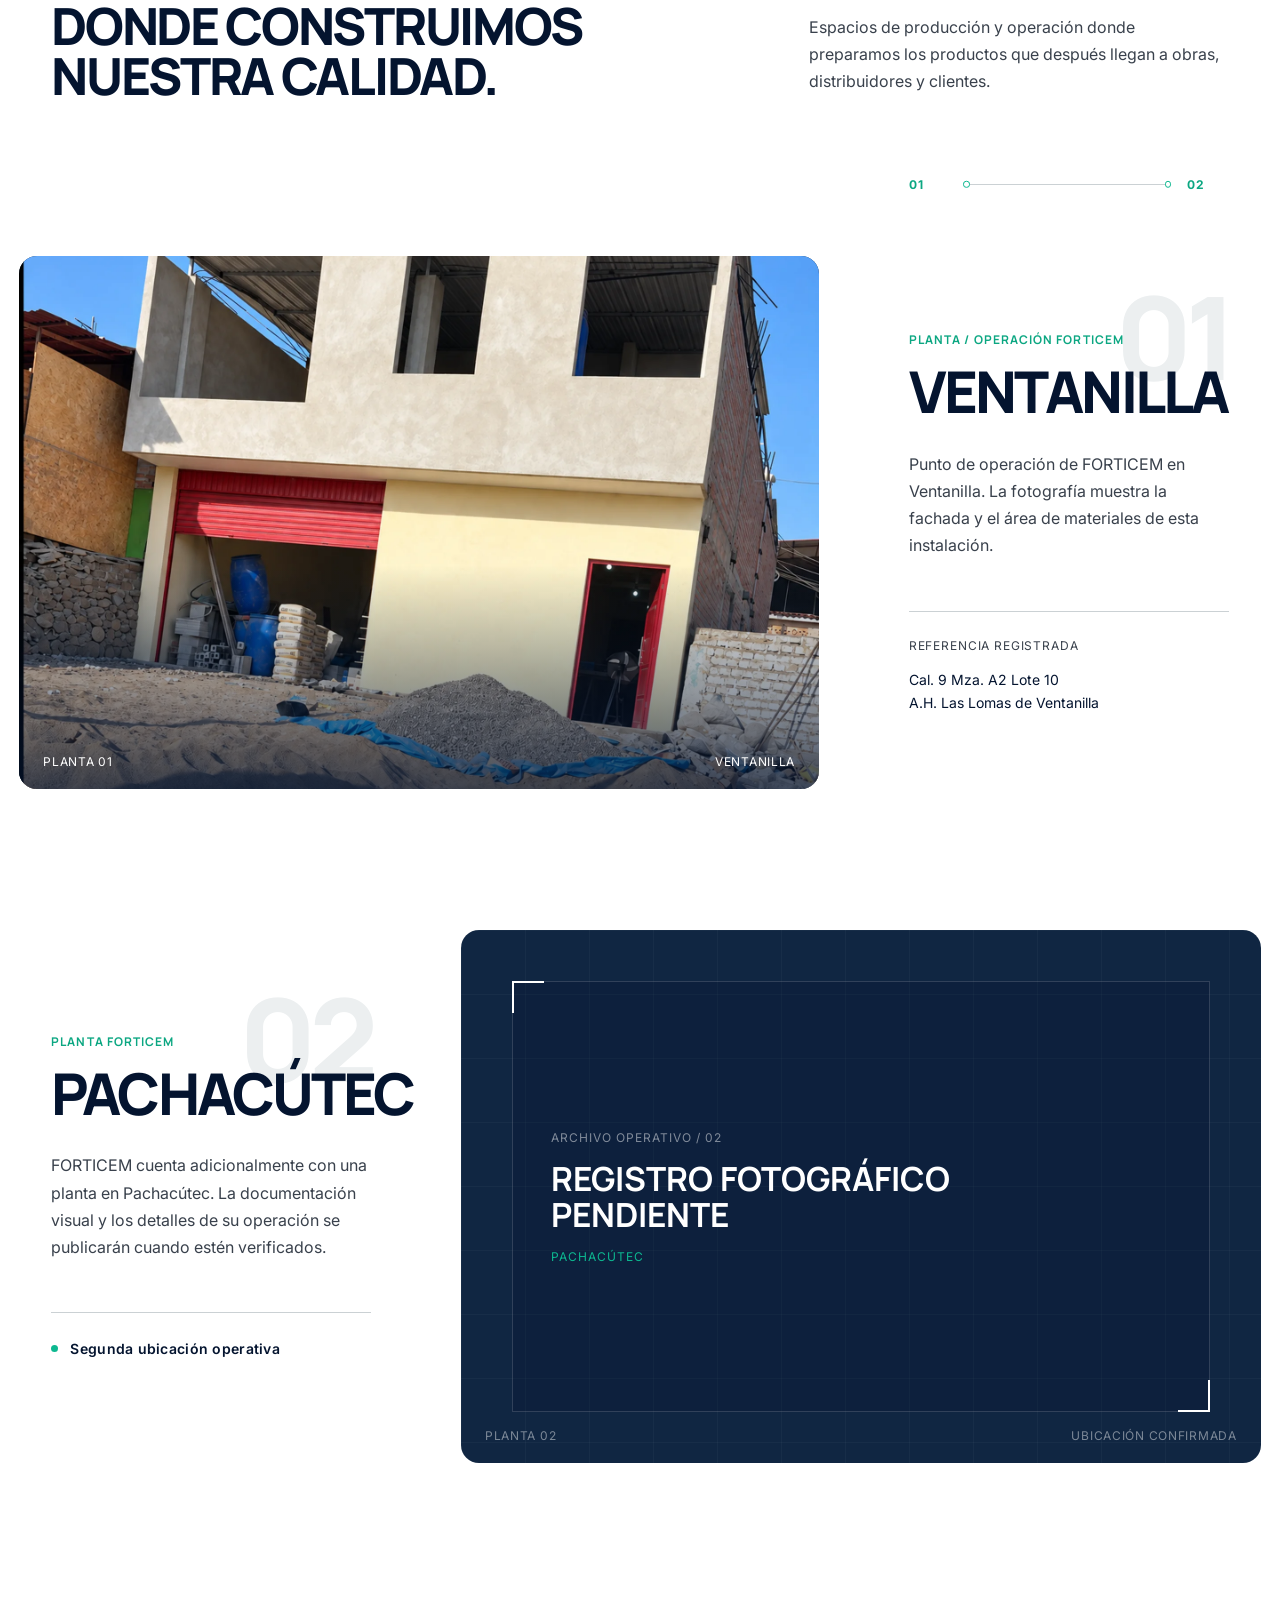
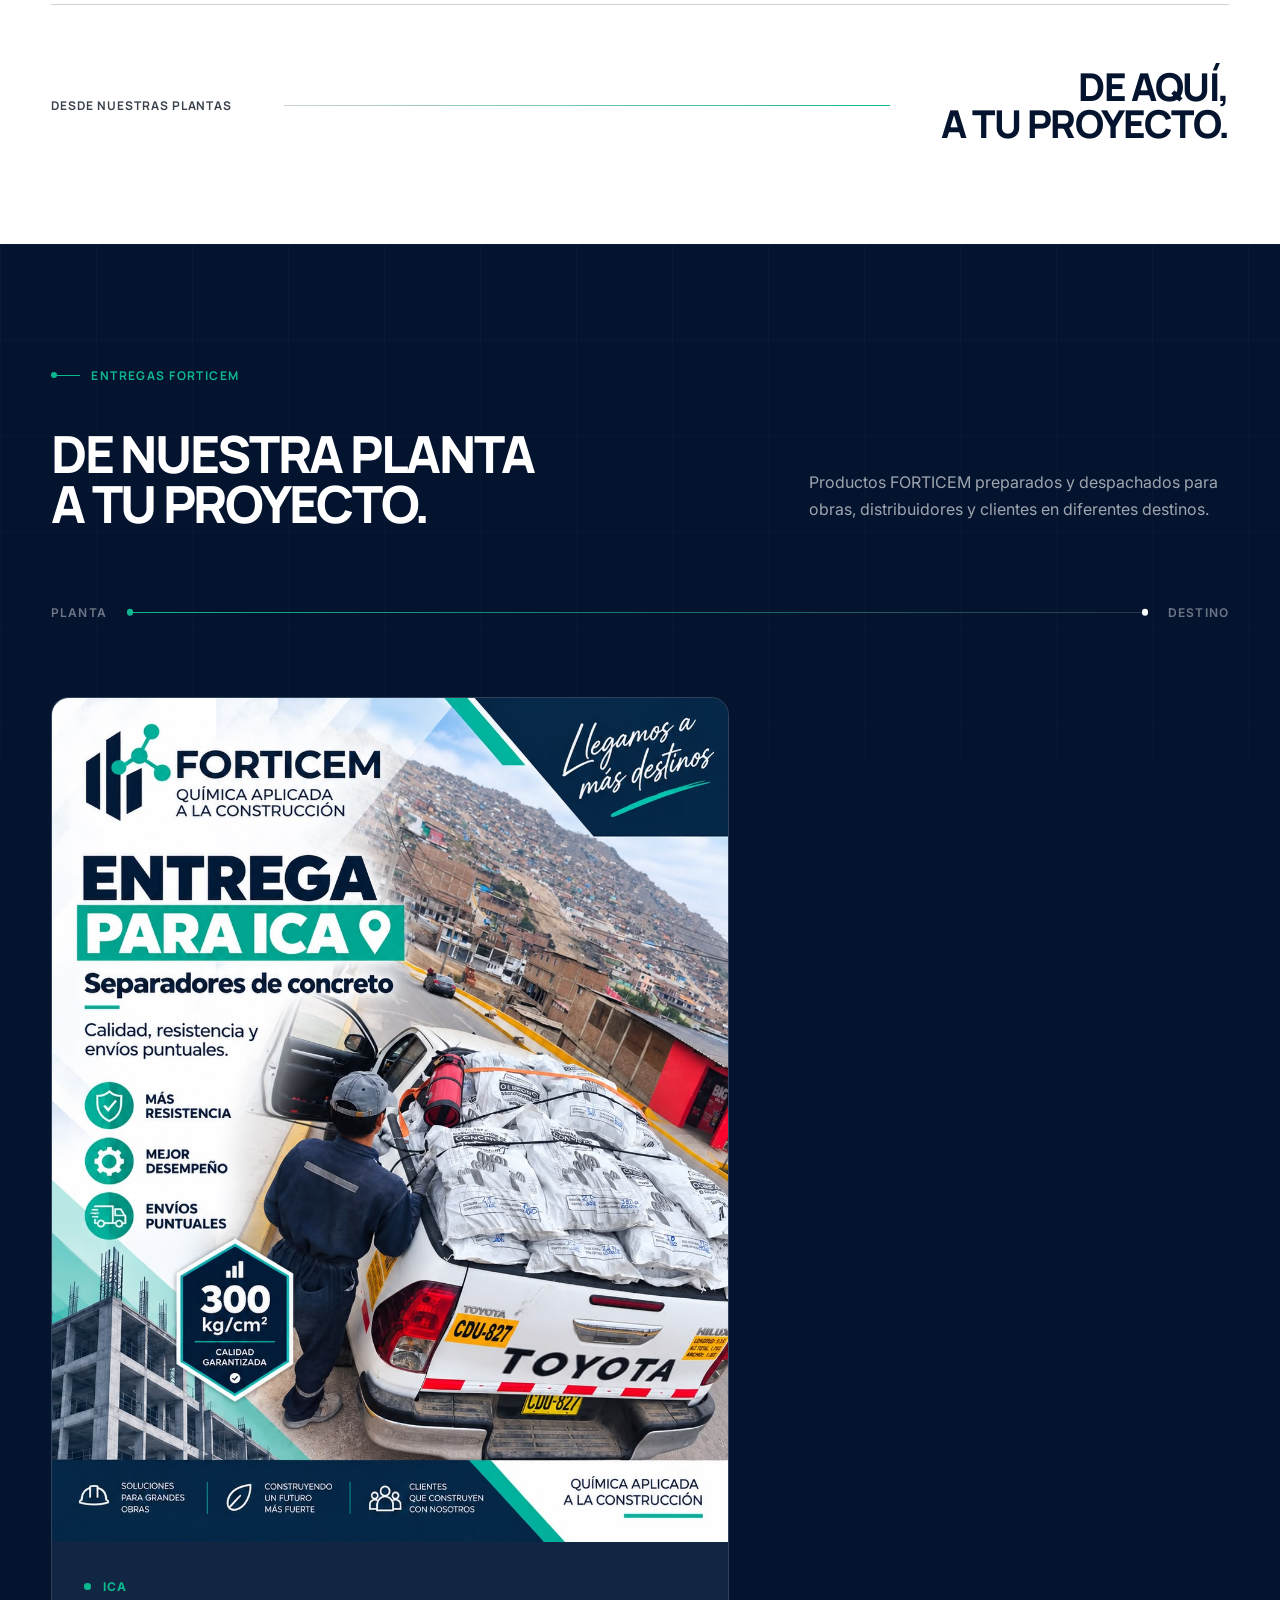
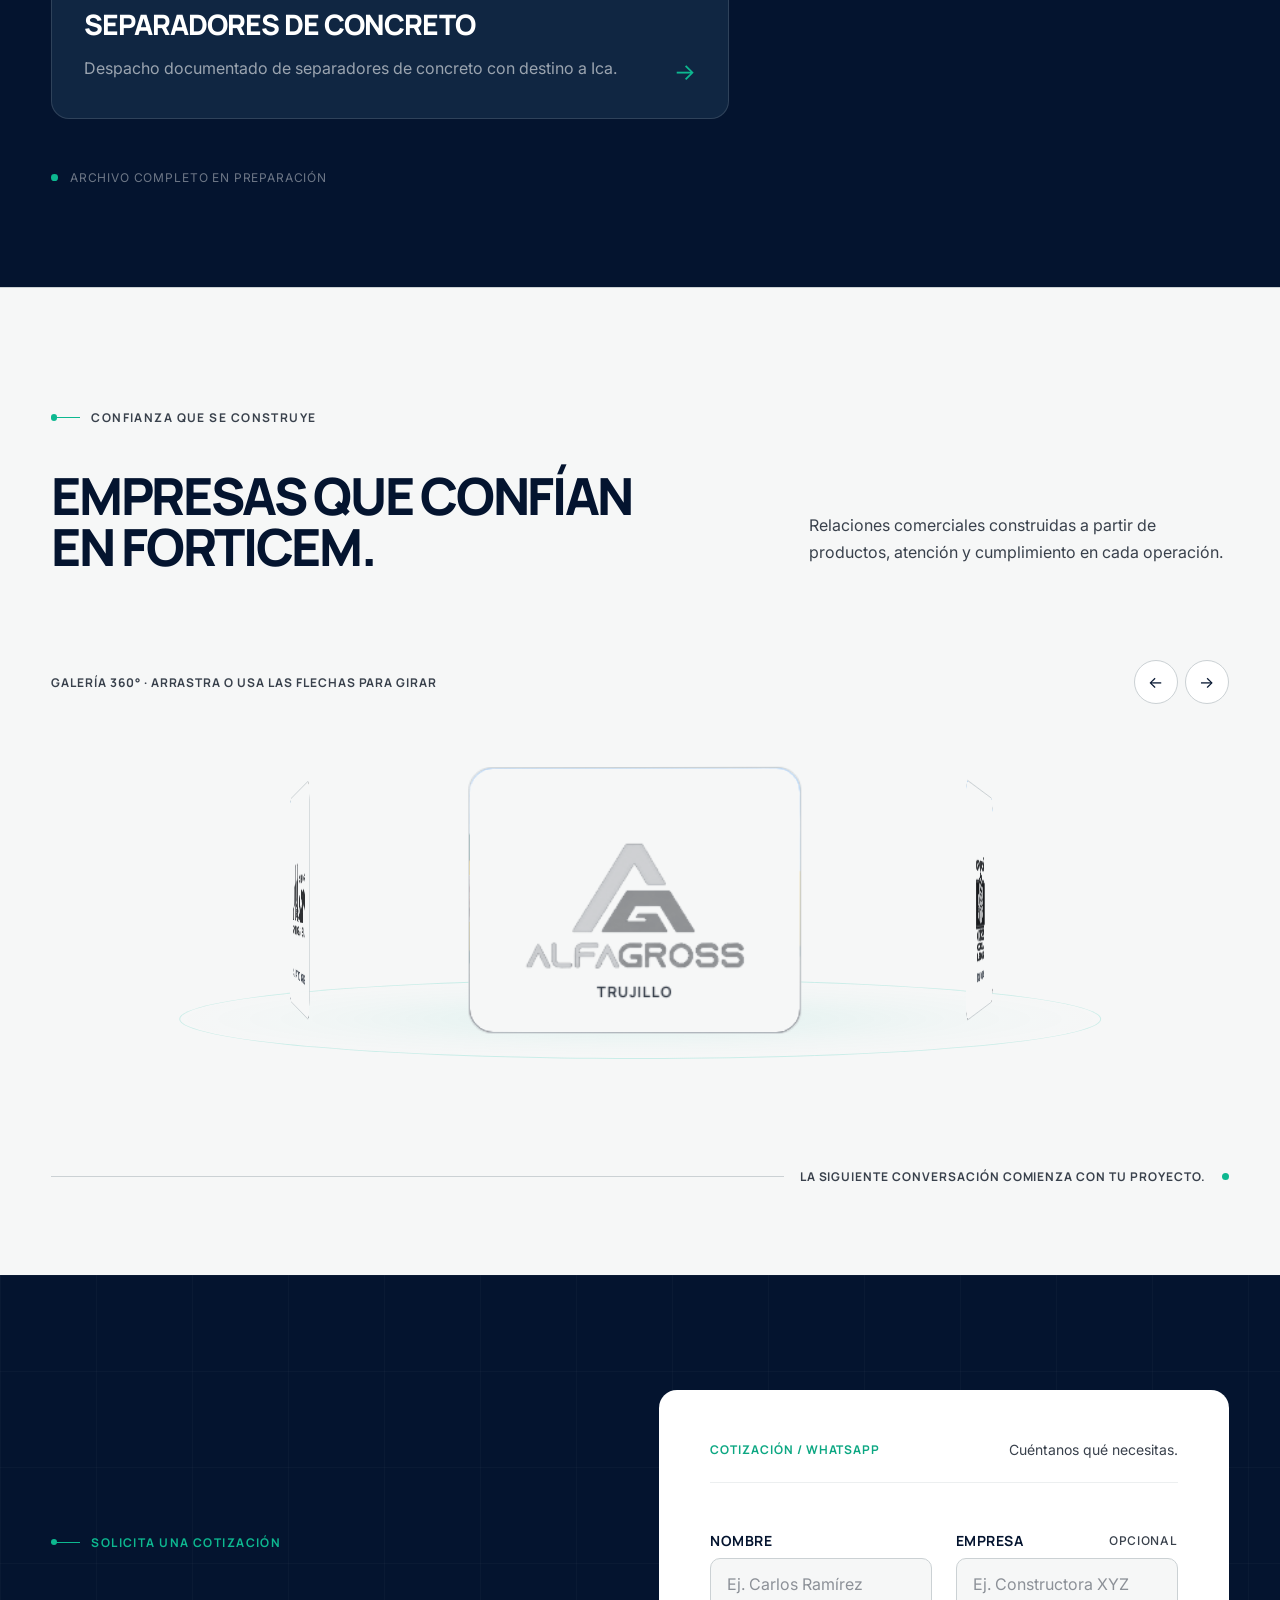
==== commit 4d195d6e: "Amplia catalogo y fichas de aditivos FORTICEM" ====
--- a/index.html
+++ b/index.html
@@ -407,6 +407,7 @@
           <a href="aditivos/flow/index.html">FLOW <small>Trabajabilidad</small></a>
           <a href="aditivos/flow-plus/index.html">FLOW+ <small>Alto desempeño</small></a>
           <a href="aditivos/cure/index.html">CURE <small>Curado</small></a>
+          <a href="aditivos/fast/index.html">FAST <small>Fraguado</small></a>
           <a href="aditivos/release/index.html">RELEASE <small>Desmolde</small></a>
           <a href="aditivos/seal/index.html">SEAL <small>Protección</small></a>
         </nav>
@@ -511,7 +512,7 @@
                     Soluciones químicas para modificar, proteger y optimizar el comportamiento
                     del concreto según las necesidades de obra.
                   </p>
-                  <a class="world-link world-link--light" href="#productos">
+                  <a class="world-link world-link--light" href="#linea-aditivos">
                     <span>Explorar aditivos</span>
                     <svg aria-hidden="true" viewBox="0 0 24 24">
                       <path d="M5 12h13M13 7l5 5-5 5" />
@@ -563,6 +564,56 @@
         </div>
       </section>
 
+      <section class="additives-line" id="linea-aditivos" aria-labelledby="additives-line-title">
+        <div class="container">
+          <header class="additives-line__header">
+            <div>
+              <span class="section-label"><i aria-hidden="true"></i> Química aplicada</span>
+              <h2 id="additives-line-title">Un aditivo para cada<br />necesidad de obra.</h2>
+            </div>
+            <p>Conoce la función de cada producto, revisa sus aplicaciones y consulta la ficha técnica antes de elegir una dosificación para tu mezcla.</p>
+          </header>
+          <div class="additives-line__grid">
+            <article class="additives-line__card">
+              <span>01 / Plastificante</span>
+              <h3>FLOW</h3>
+              <p>Mejora la trabajabilidad y ayuda a optimizar la relación agua/cemento.</p>
+              <a href="aditivos/flow/index.html">Conocer FLOW <span aria-hidden="true">→</span></a>
+            </article>
+            <article class="additives-line__card">
+              <span>02 / Superplastificante</span>
+              <h3>FLOW+</h3>
+              <p>Aporta mayor fluidez y permite reducir el agua requerida en la mezcla.</p>
+              <a href="aditivos/flow-plus/index.html">Conocer FLOW+ <span aria-hidden="true">→</span></a>
+            </article>
+            <article class="additives-line__card">
+              <span>03 / Curador</span>
+              <h3>CURE</h3>
+              <p>Forma una película que ayuda a conservar la humedad del concreto fresco.</p>
+              <a href="aditivos/cure/index.html">Conocer CURE <span aria-hidden="true">→</span></a>
+            </article>
+            <article class="additives-line__card">
+              <span>04 / Acelerante</span>
+              <h3>FAST</h3>
+              <p>Reduce el tiempo de fraguado y favorece la resistencia a edades tempranas.</p>
+              <a href="aditivos/fast/index.html">Conocer FAST <span aria-hidden="true">→</span></a>
+            </article>
+            <article class="additives-line__card">
+              <span>05 / Impermeabilizante</span>
+              <h3>SEAL</h3>
+              <p>Se incorpora a la mezcla para reducir la absorción capilar del concreto.</p>
+              <a href="aditivos/seal/index.html">Conocer SEAL <span aria-hidden="true">→</span></a>
+            </article>
+            <article class="additives-line__card">
+              <span>06 / Desmoldante</span>
+              <h3>RELEASE</h3>
+              <p>Apoya la separación entre el concreto y el molde durante la fabricación.</p>
+              <a href="aditivos/release/index.html">Conocer RELEASE <span aria-hidden="true">→</span></a>
+            </article>
+          </div>
+        </div>
+      </section>
+
       <section
         class="featured-products"
         id="productos"
--- a/styles.css
+++ b/styles.css
@@ -1924,7 +1924,7 @@
   left: 0;
   z-index: 5;
   display: grid;
-  grid-template-columns: 1.2fr repeat(5, minmax(7.5rem, 1fr));
+  grid-template-columns: 1.2fr repeat(6, minmax(7rem, 1fr));
   border-top: 1px solid rgb(255 255 255 / 14%);
   background: rgb(3 16 39 / 76%);
   backdrop-filter: blur(1rem);
@@ -1999,7 +1999,7 @@
   }
 
   .hero__product-rail {
-    grid-template-columns: repeat(5, 1fr);
+    grid-template-columns: repeat(6, 1fr);
   }
 
   .hero__rail-label {
@@ -2156,7 +2156,7 @@
   }
 
   .hero__product-rail {
-    grid-template-columns: repeat(5, minmax(5rem, 1fr));
+    grid-template-columns: repeat(6, minmax(5rem, 1fr));
     overflow-x: auto;
     width: 100%;
   }
@@ -7195,3 +7195,98 @@
     transition: none;
   }
 }
+.additives-line {
+  padding-block: clamp(5rem, 9vw, 9rem);
+  background: var(--color-concrete-50);
+}
+
+.additives-line__header {
+  display: flex;
+  align-items: end;
+  justify-content: space-between;
+  gap: 2rem;
+  margin-bottom: clamp(2rem, 5vw, 4rem);
+}
+
+.additives-line__header h2 {
+  margin: 1.25rem 0 0;
+  color: var(--color-navy);
+  font-family: var(--font-display);
+  font-size: clamp(2.5rem, 5vw, 5rem);
+  line-height: 1.02;
+  letter-spacing: -0.055em;
+}
+
+.additives-line__header > p {
+  max-width: 27rem;
+  margin: 0;
+  color: var(--color-graphite);
+  line-height: 1.7;
+}
+
+.additives-line__grid {
+  display: grid;
+  grid-template-columns: repeat(3, minmax(0, 1fr));
+  gap: 1rem;
+}
+
+.additives-line__card {
+  display: flex;
+  flex-direction: column;
+  min-height: 17rem;
+  padding: clamp(1.5rem, 3vw, 2.25rem);
+  border: 1px solid var(--color-concrete-300);
+  border-radius: var(--radius-lg);
+  background: var(--color-white);
+}
+
+.additives-line__card > span {
+  color: var(--color-turquoise-hover);
+  font-size: var(--text-xs);
+  font-weight: 700;
+  letter-spacing: 0.06em;
+  text-transform: uppercase;
+}
+
+.additives-line__card h3 {
+  margin: 1.1rem 0 0;
+  color: var(--color-navy);
+  font-family: var(--font-display);
+  font-size: clamp(1.8rem, 2.5vw, 2.5rem);
+  letter-spacing: -0.04em;
+}
+
+.additives-line__card p {
+  margin: 0.8rem 0 1.5rem;
+  color: var(--color-graphite);
+  line-height: 1.6;
+}
+
+.additives-line__card a {
+  display: inline-flex;
+  justify-content: space-between;
+  gap: 1rem;
+  margin-top: auto;
+  padding-top: 1rem;
+  border-top: 1px solid var(--color-concrete-300);
+  color: var(--color-navy);
+  font-family: var(--font-display);
+  font-weight: 700;
+}
+
+@media (max-width: 62rem) {
+  .additives-line__grid {
+    grid-template-columns: repeat(2, minmax(0, 1fr));
+  }
+}
+
+@media (max-width: 47.99rem) {
+  .additives-line__header {
+    align-items: start;
+    flex-direction: column;
+  }
+
+  .additives-line__grid {
+    grid-template-columns: 1fr;
+  }
+}
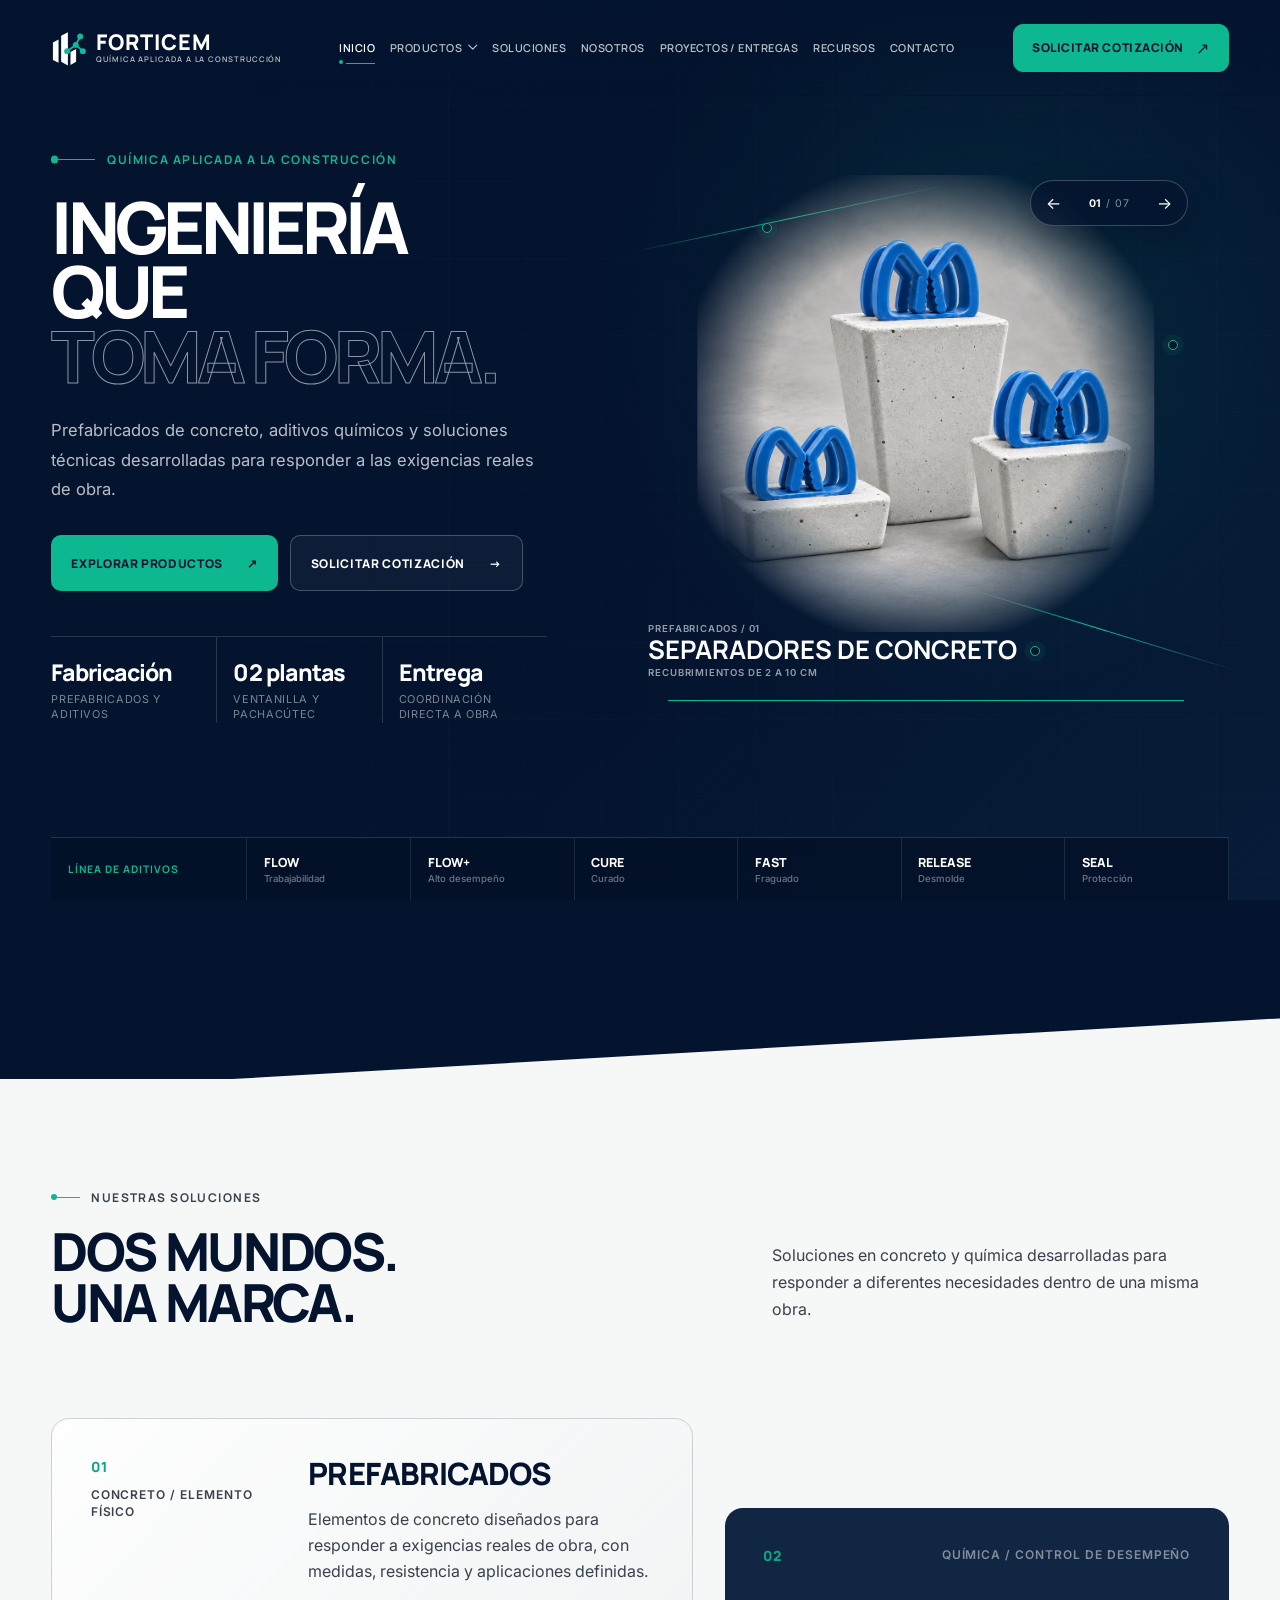
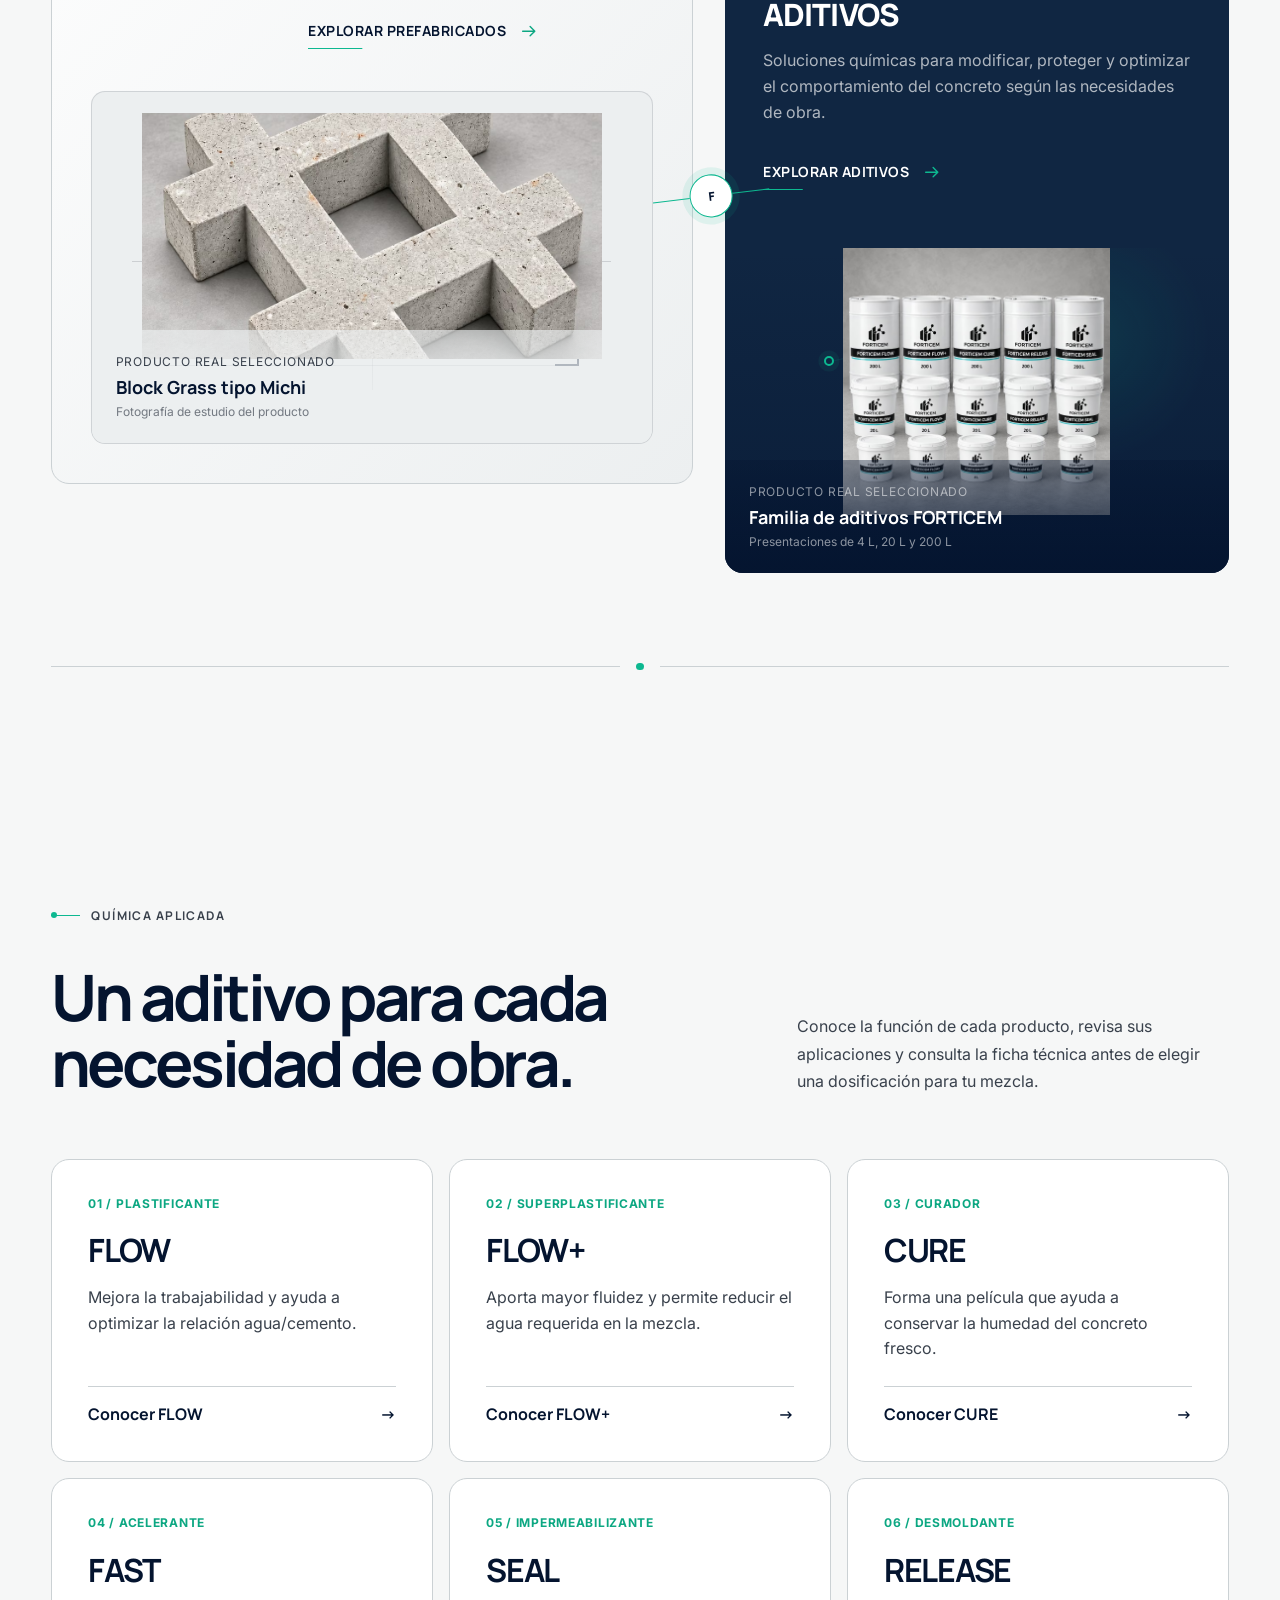
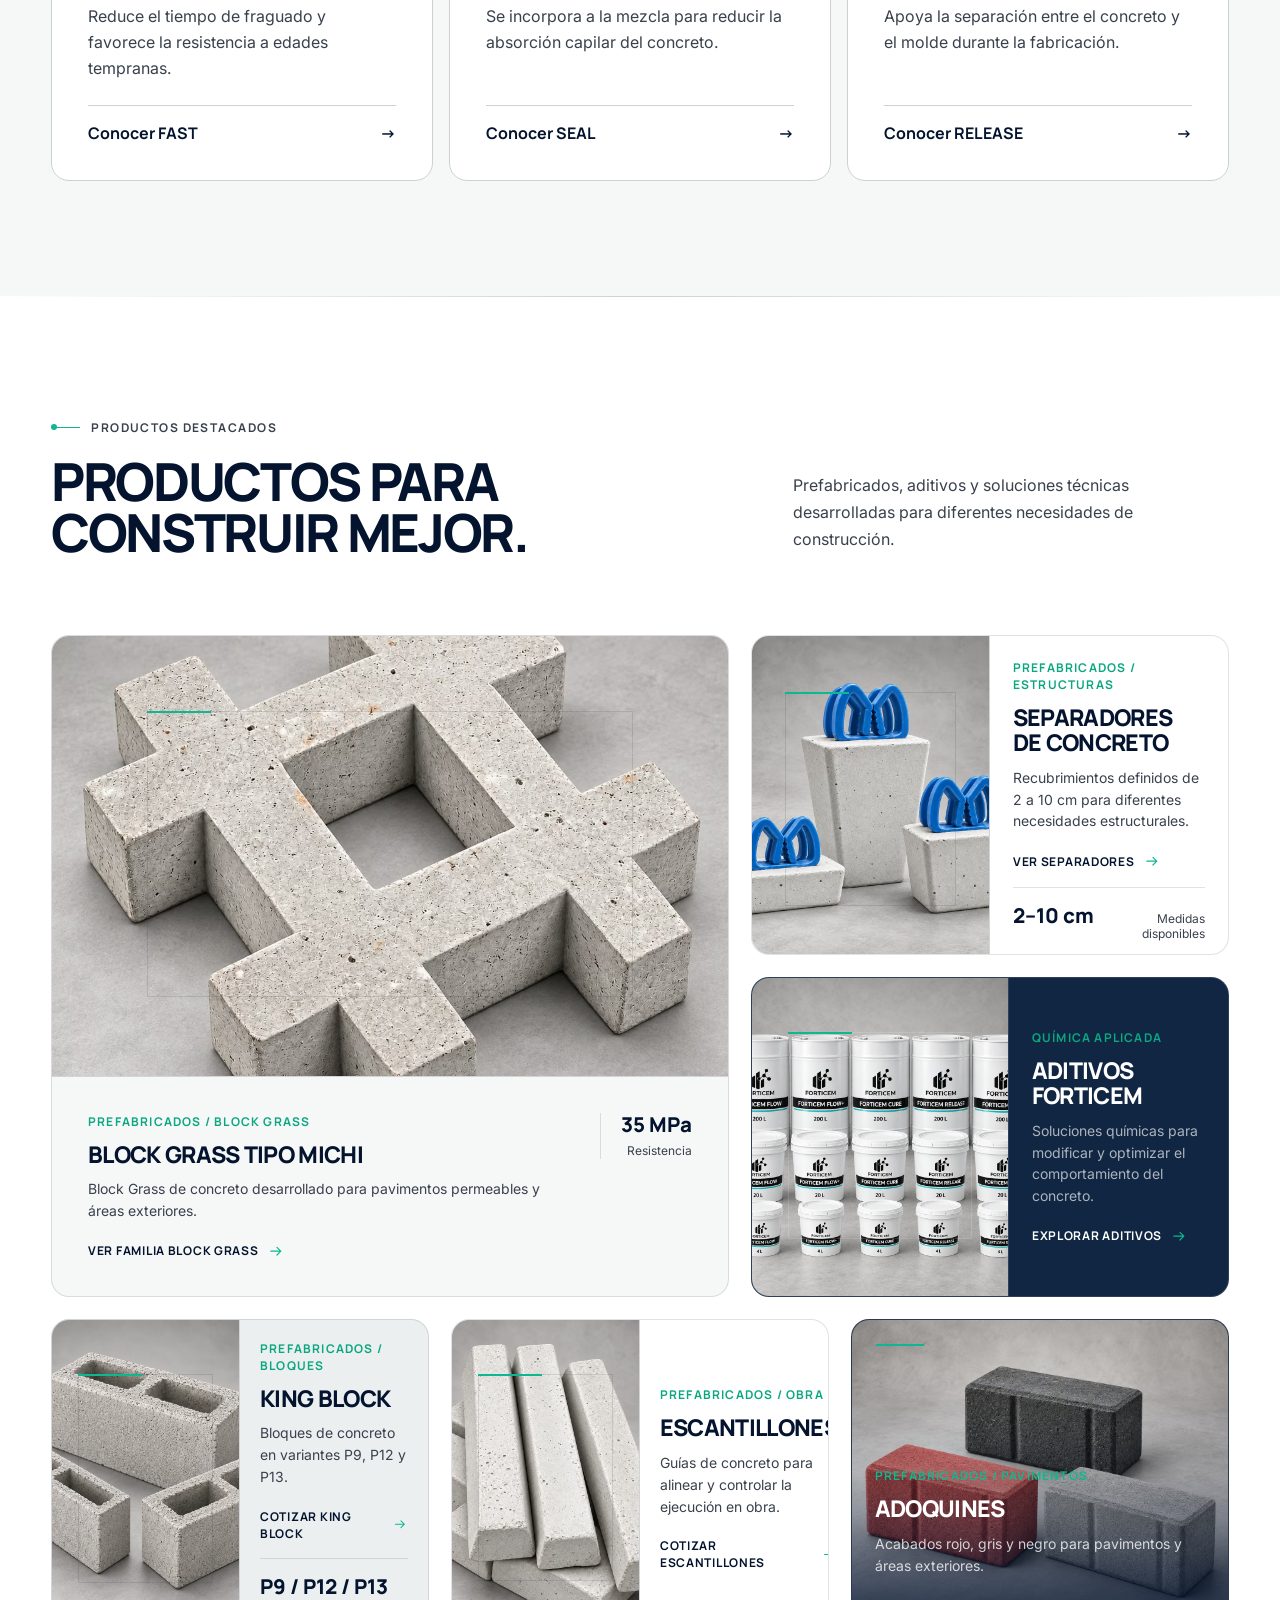
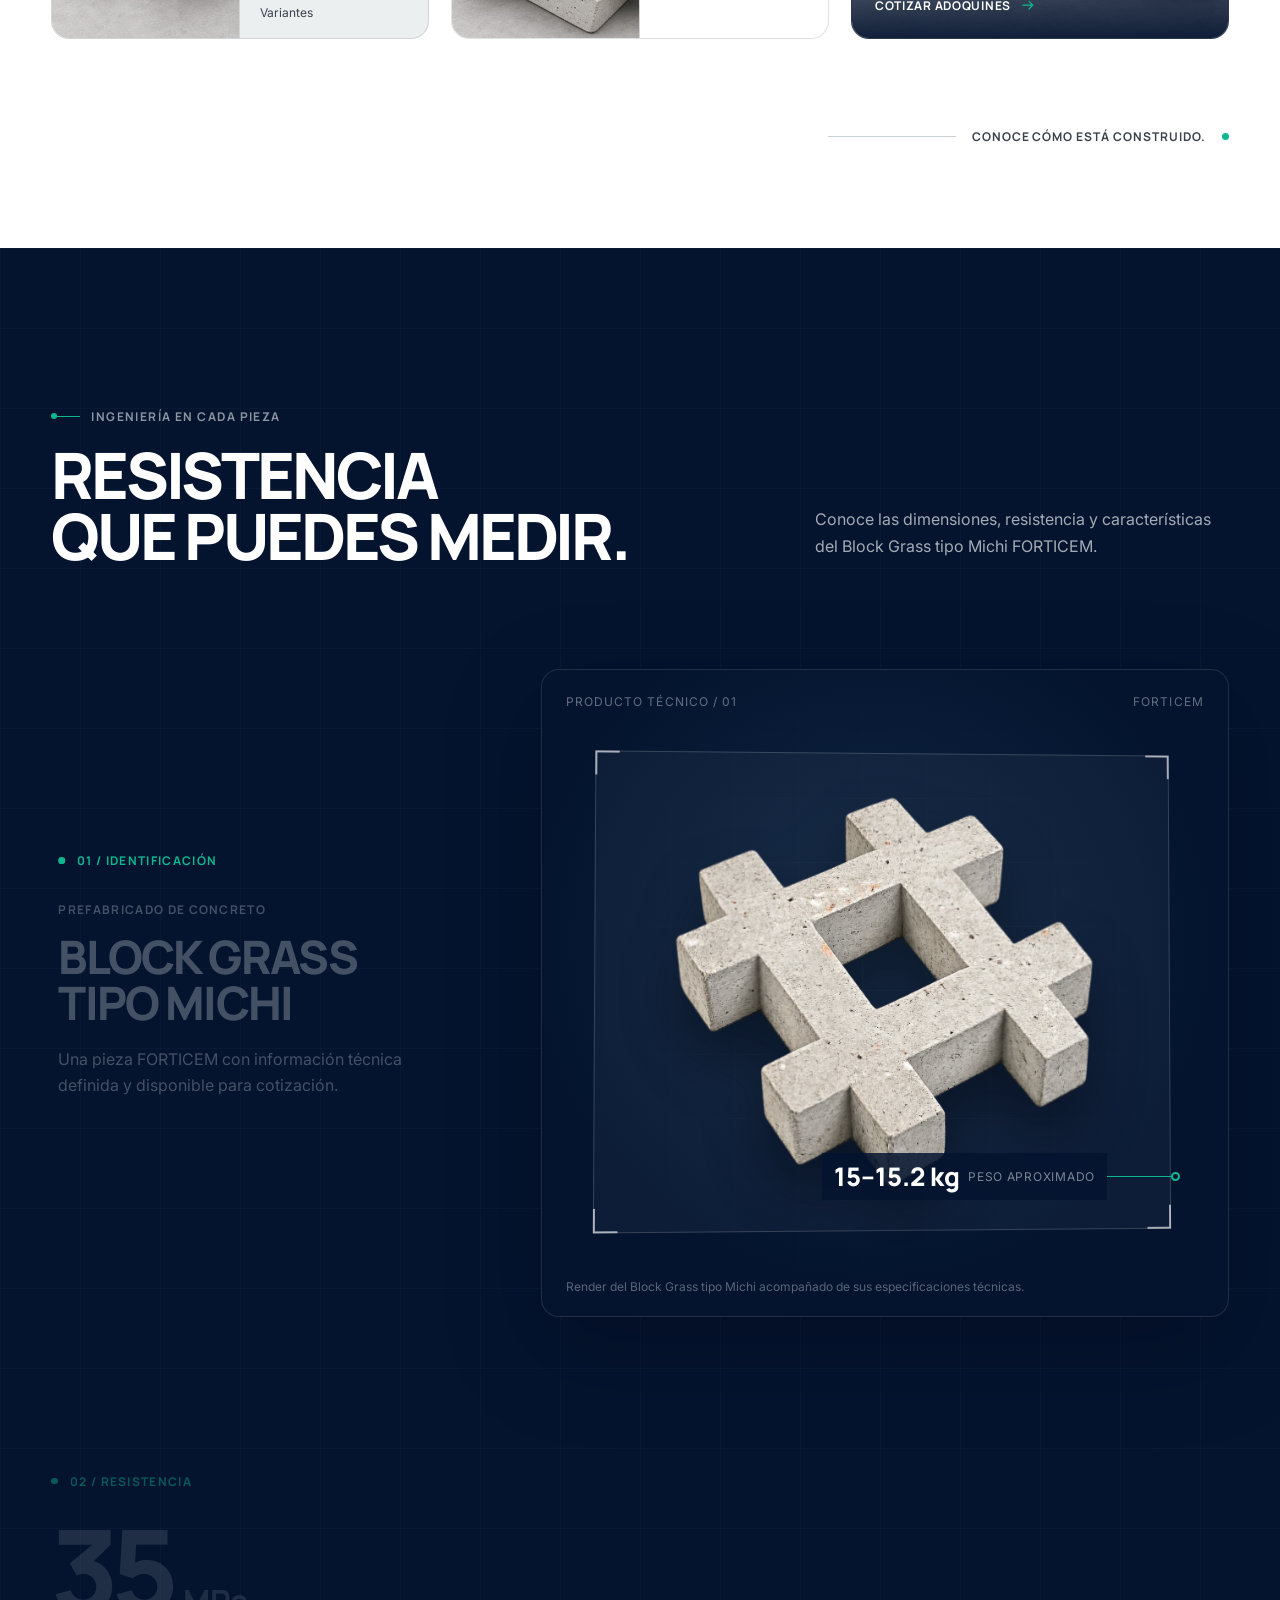
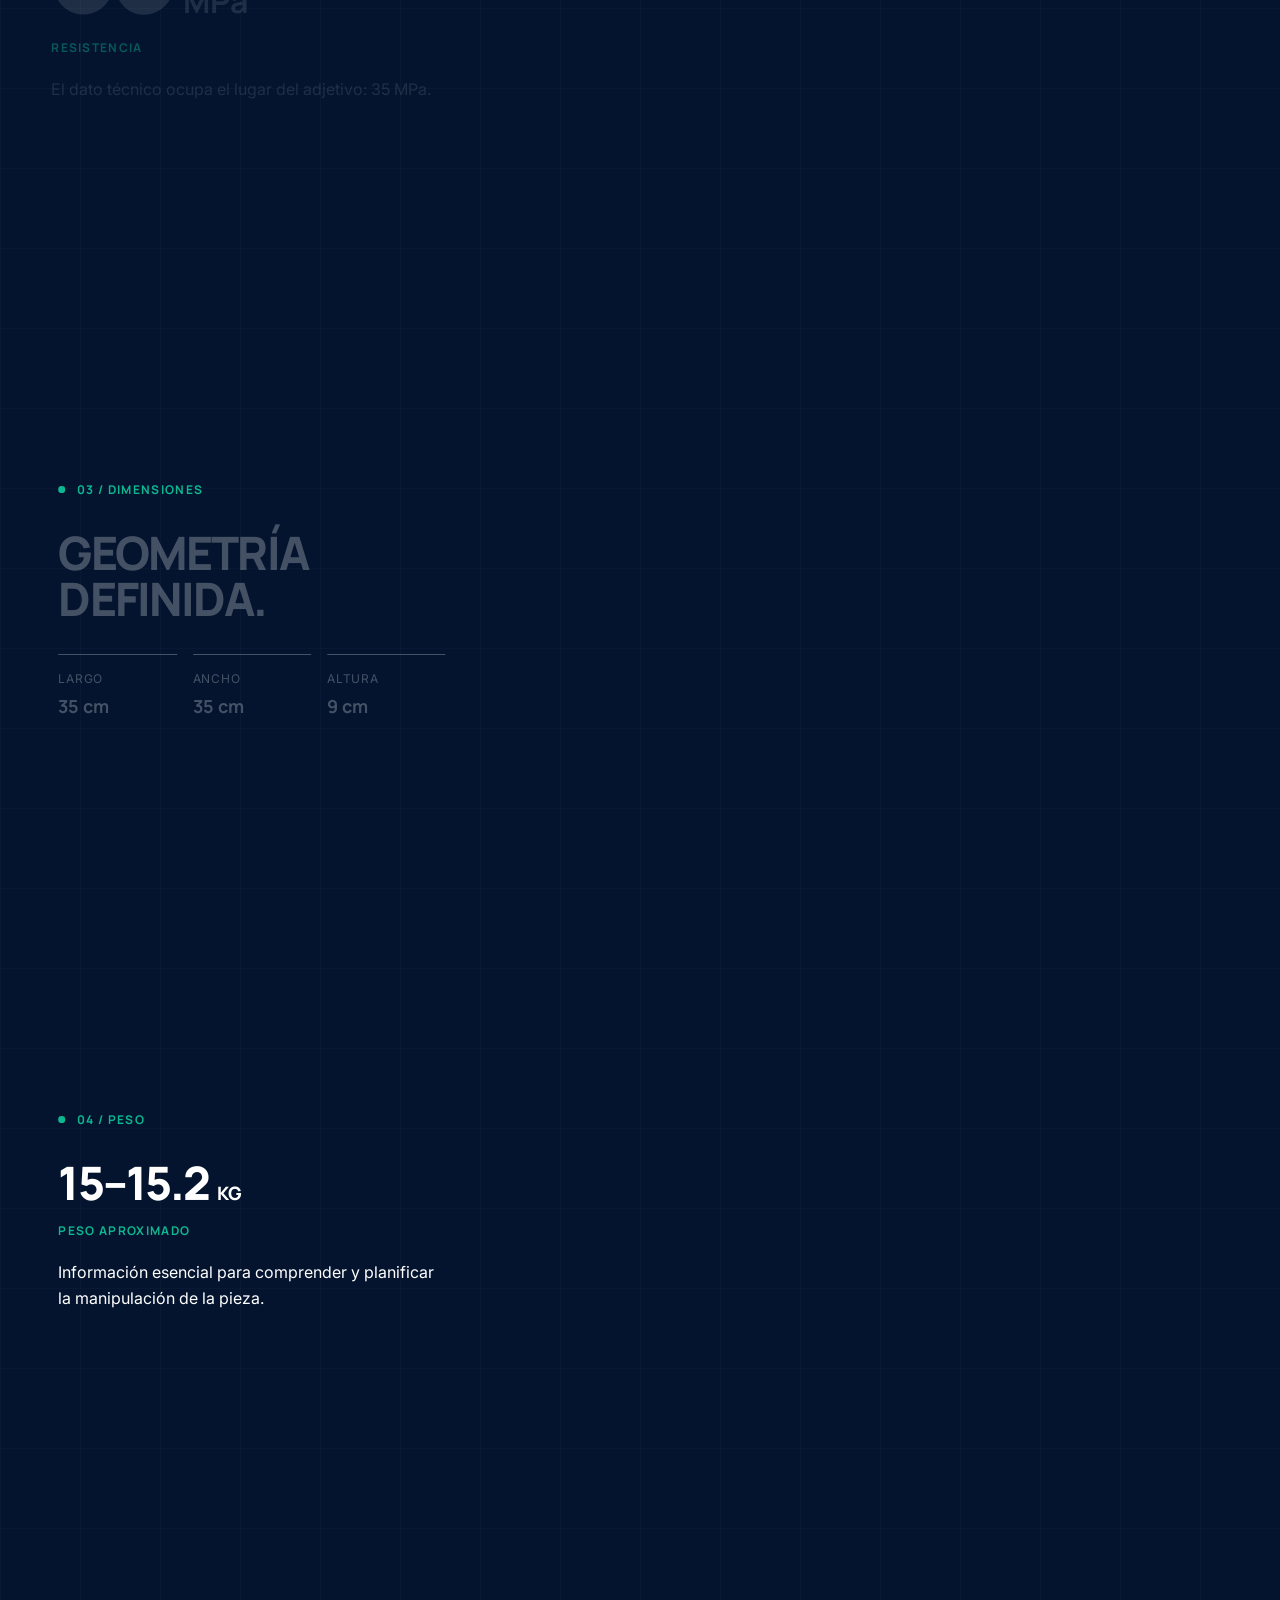
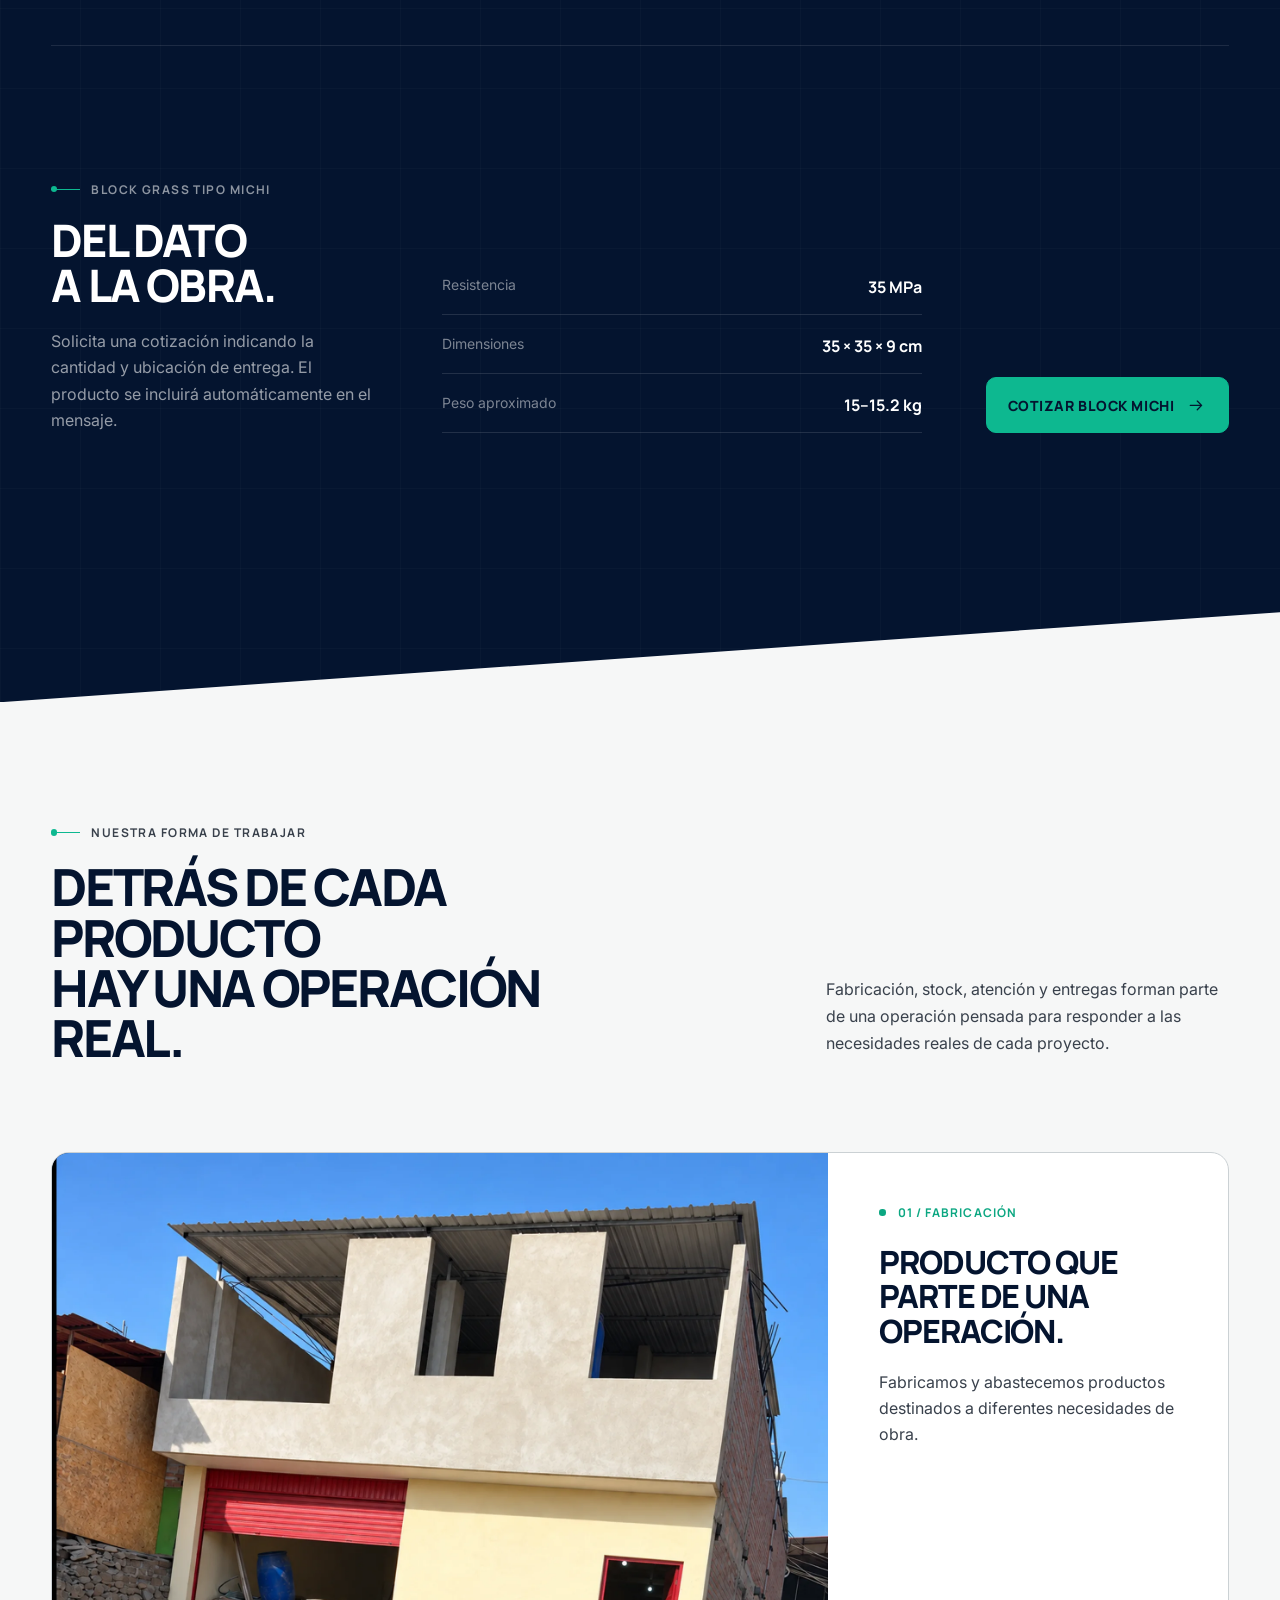
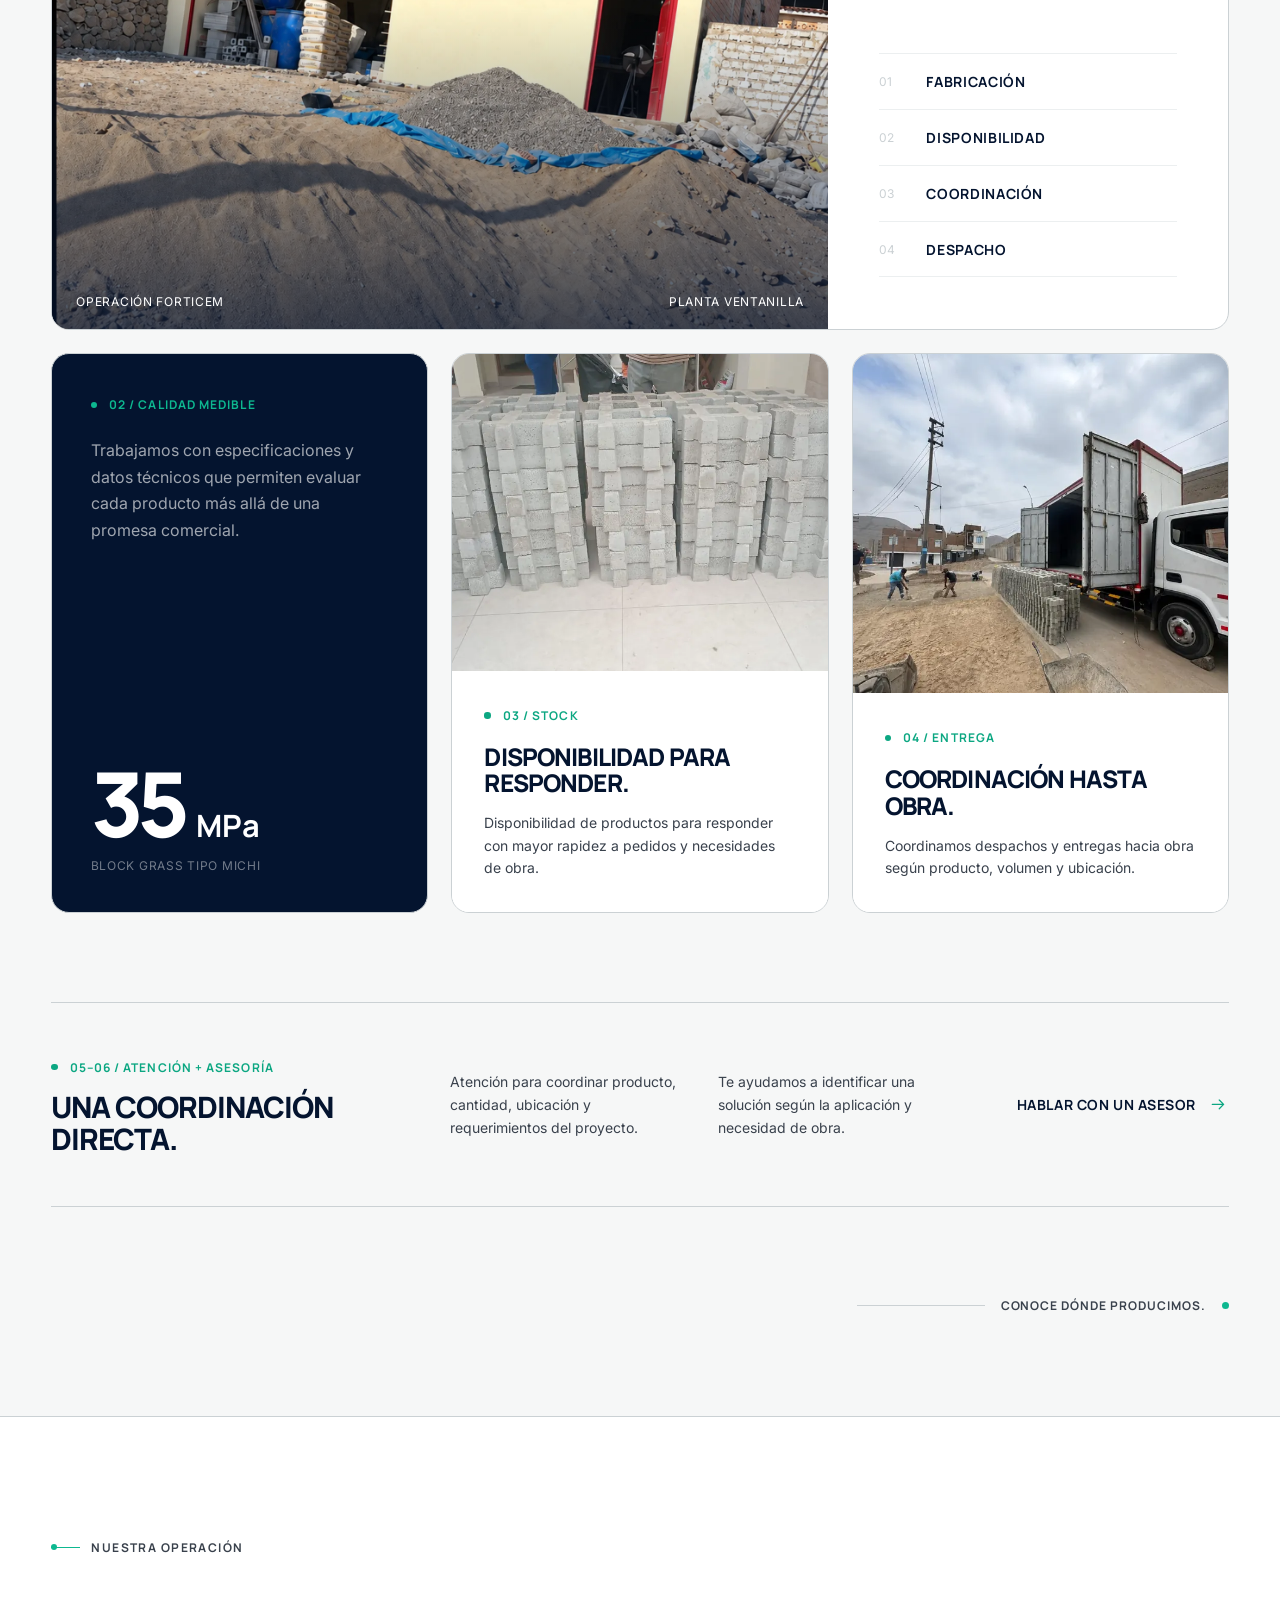
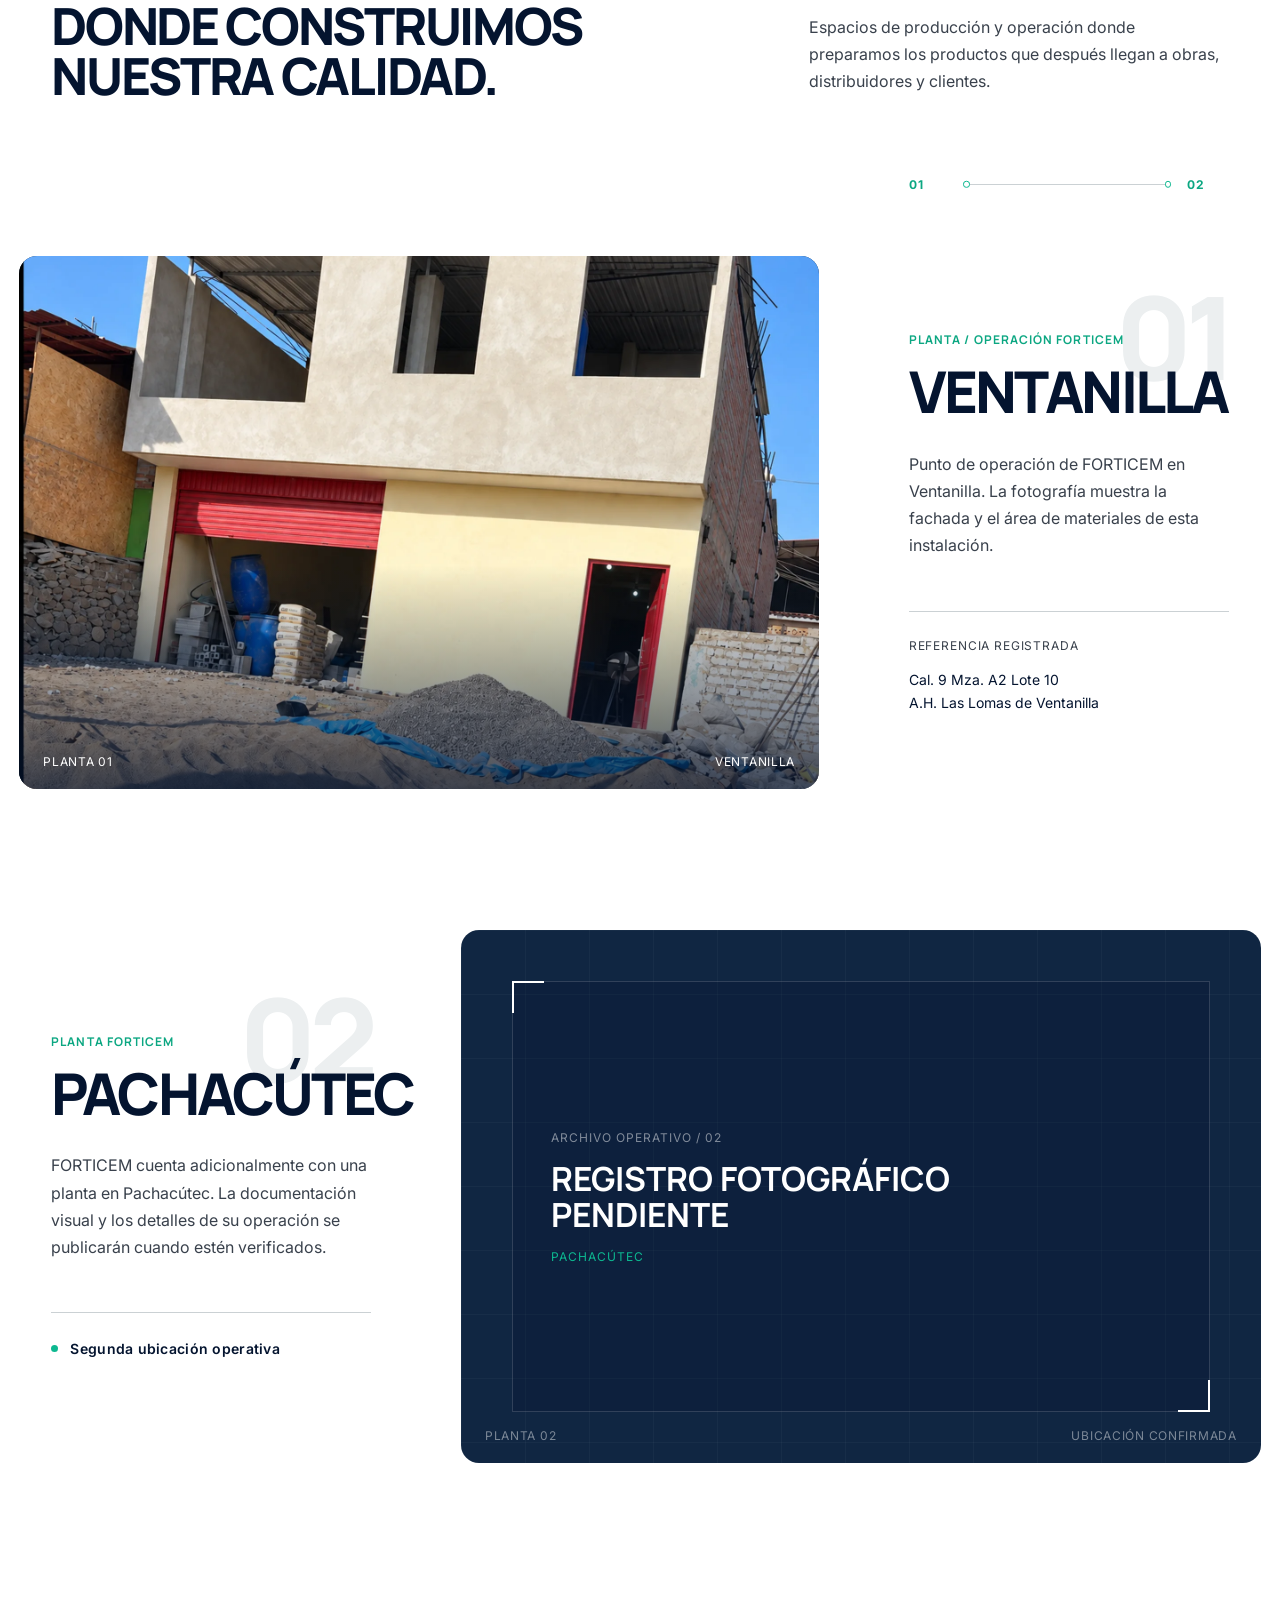
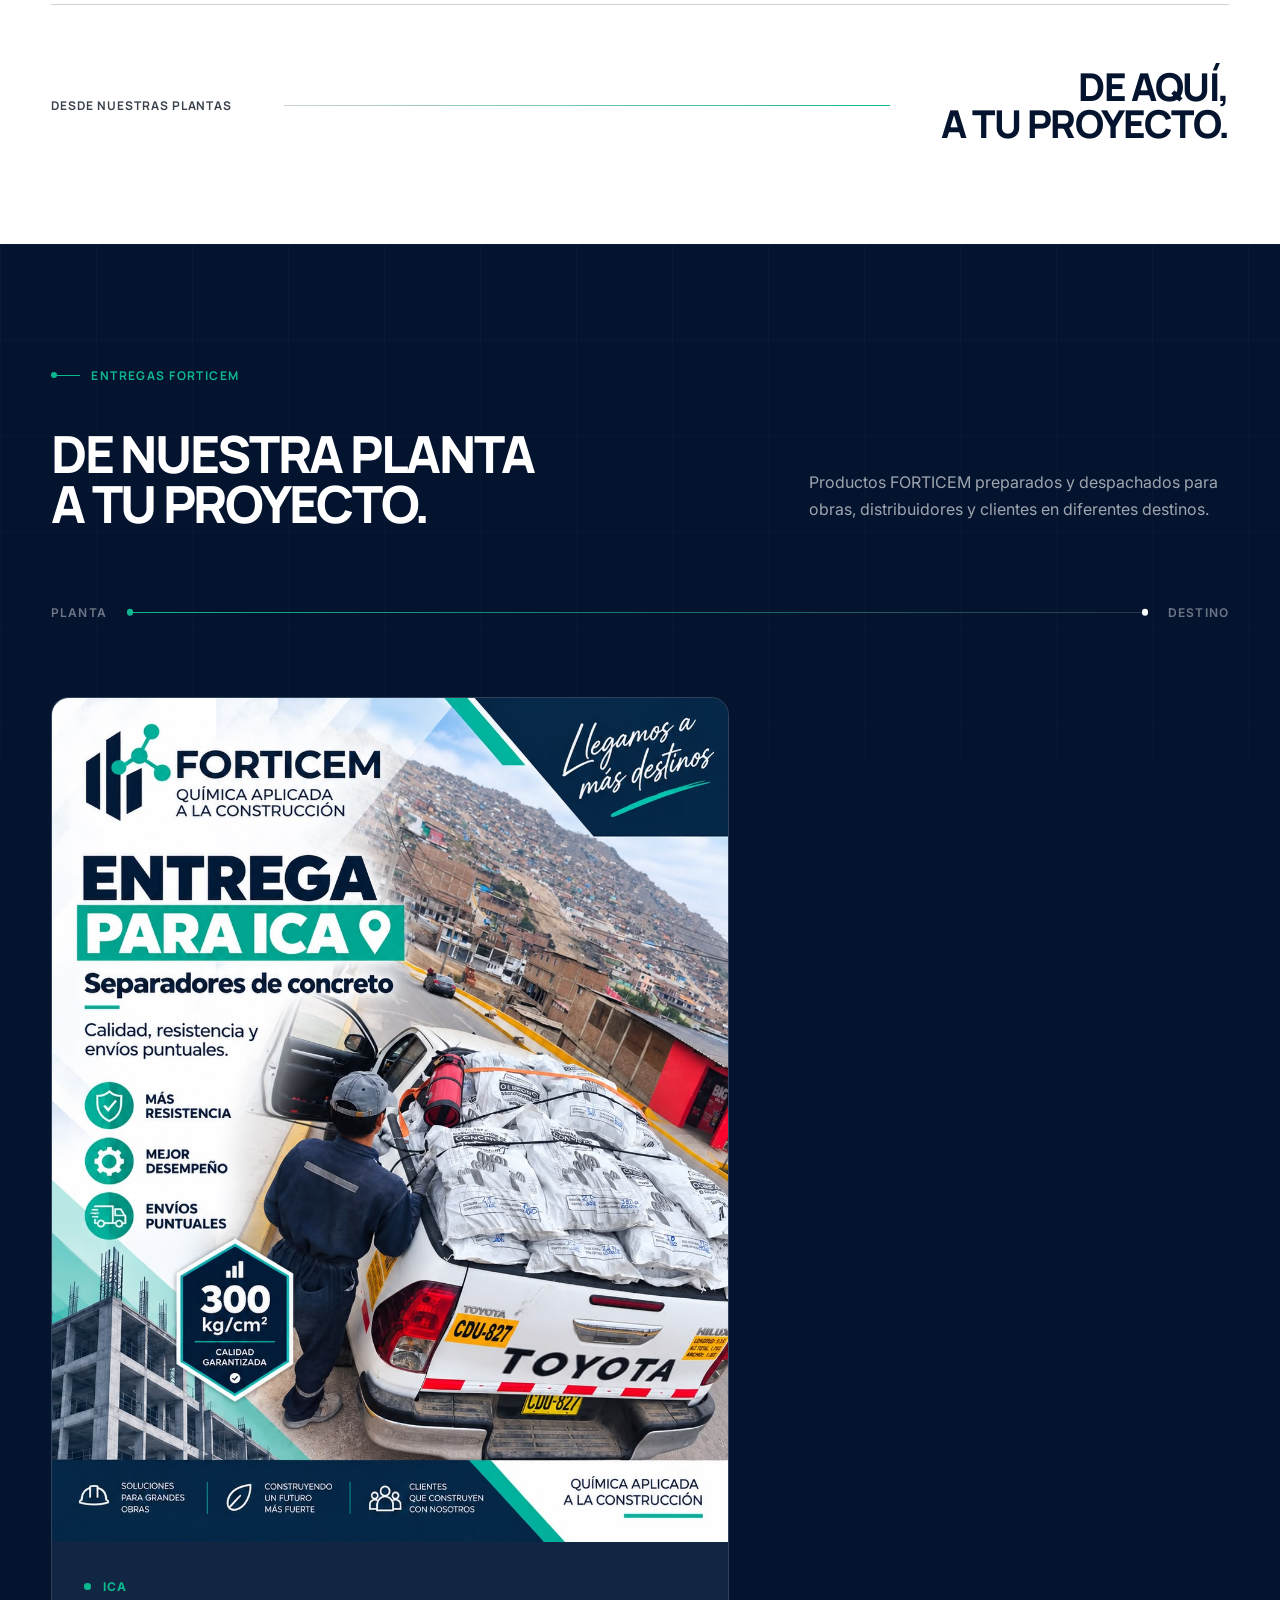
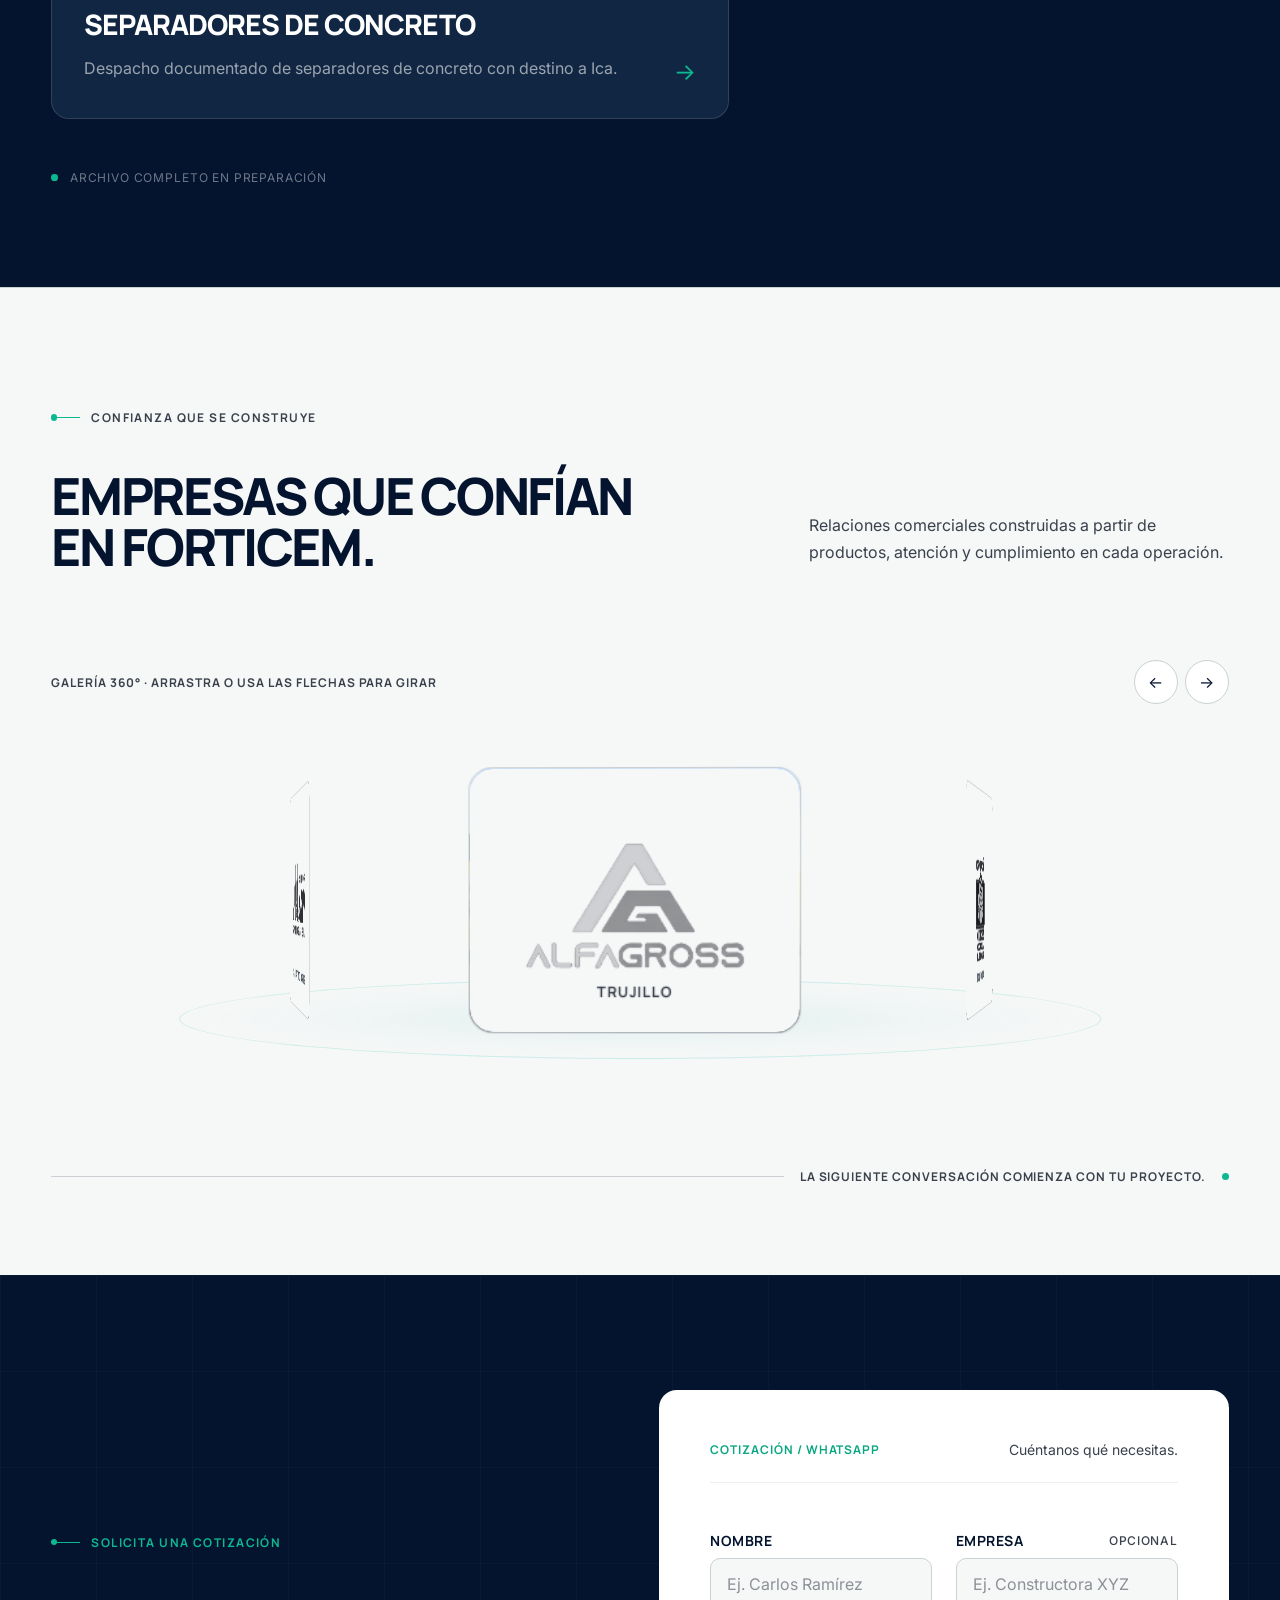
==== commit 3d86b441: "Agrega imagen social para vista previa de enlaces" ====
--- a/index.html
+++ b/index.html
@@ -23,15 +23,16 @@
     <meta property="og:title" content="FORTICEM | Prefabricados de concreto y aditivos para construcción" />
     <meta property="og:description" content="Prefabricados de concreto, Block Grass, separadores y aditivos FORTICEM para tu obra en Perú. Conoce productos y entregas." />
     <meta property="og:url" content="https://forticemgroup.com/" />
-    <meta property="og:image" content="https://forticemgroup.com/assets/images/products/aditivos-forticem-familia-studio-v1.png" />
-    <meta property="og:image:type" content="image/png" />
-    <meta property="og:image:width" content="1080" />
-    <meta property="og:image:height" content="1080" />
-    <meta property="og:image:alt" content="Productos de la línea de aditivos FORTICEM" />
+    <meta property="og:image" content="https://forticemgroup.com/assets/images/social/forticem-og-v2.jpg" />
+    <meta property="og:image:secure_url" content="https://forticemgroup.com/assets/images/social/forticem-og-v2.jpg" />
+    <meta property="og:image:type" content="image/jpeg" />
+    <meta property="og:image:width" content="1200" />
+    <meta property="og:image:height" content="630" />
+    <meta property="og:image:alt" content="FORTICEM: ingeniería que toma forma, con separadores de concreto" />
     <meta name="twitter:card" content="summary_large_image" />
     <meta name="twitter:title" content="FORTICEM | Prefabricados de concreto y aditivos" />
     <meta name="twitter:description" content="Soluciones de concreto y química aplicada a la construcción para tu obra en Perú." />
-    <meta name="twitter:image" content="https://forticemgroup.com/assets/images/products/aditivos-forticem-familia-studio-v1.png" />
+    <meta name="twitter:image" content="https://forticemgroup.com/assets/images/social/forticem-og-v2.jpg" />
     <link rel="icon" type="image/svg+xml" href="assets/brand/favicon.svg" />
     <link rel="preconnect" href="https://fonts.googleapis.com" />
     <link rel="preconnect" href="https://fonts.gstatic.com" crossorigin />
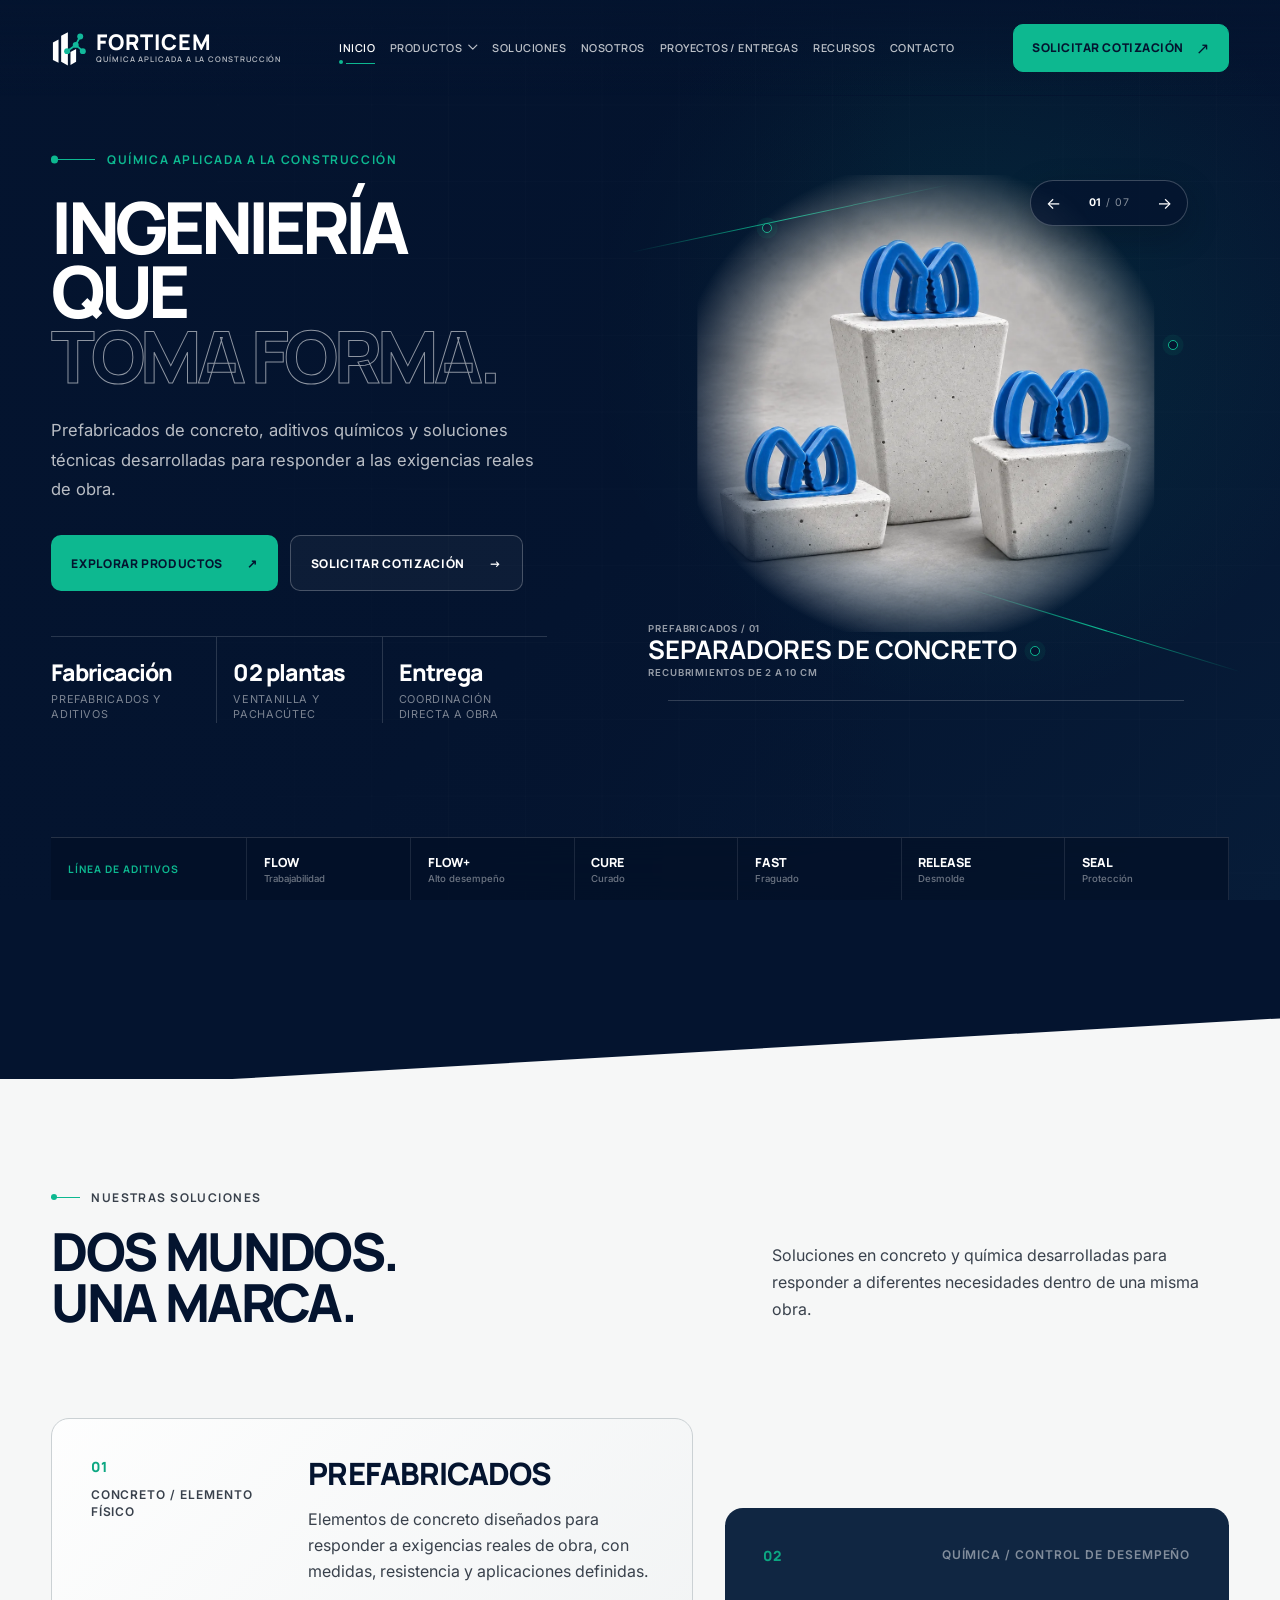
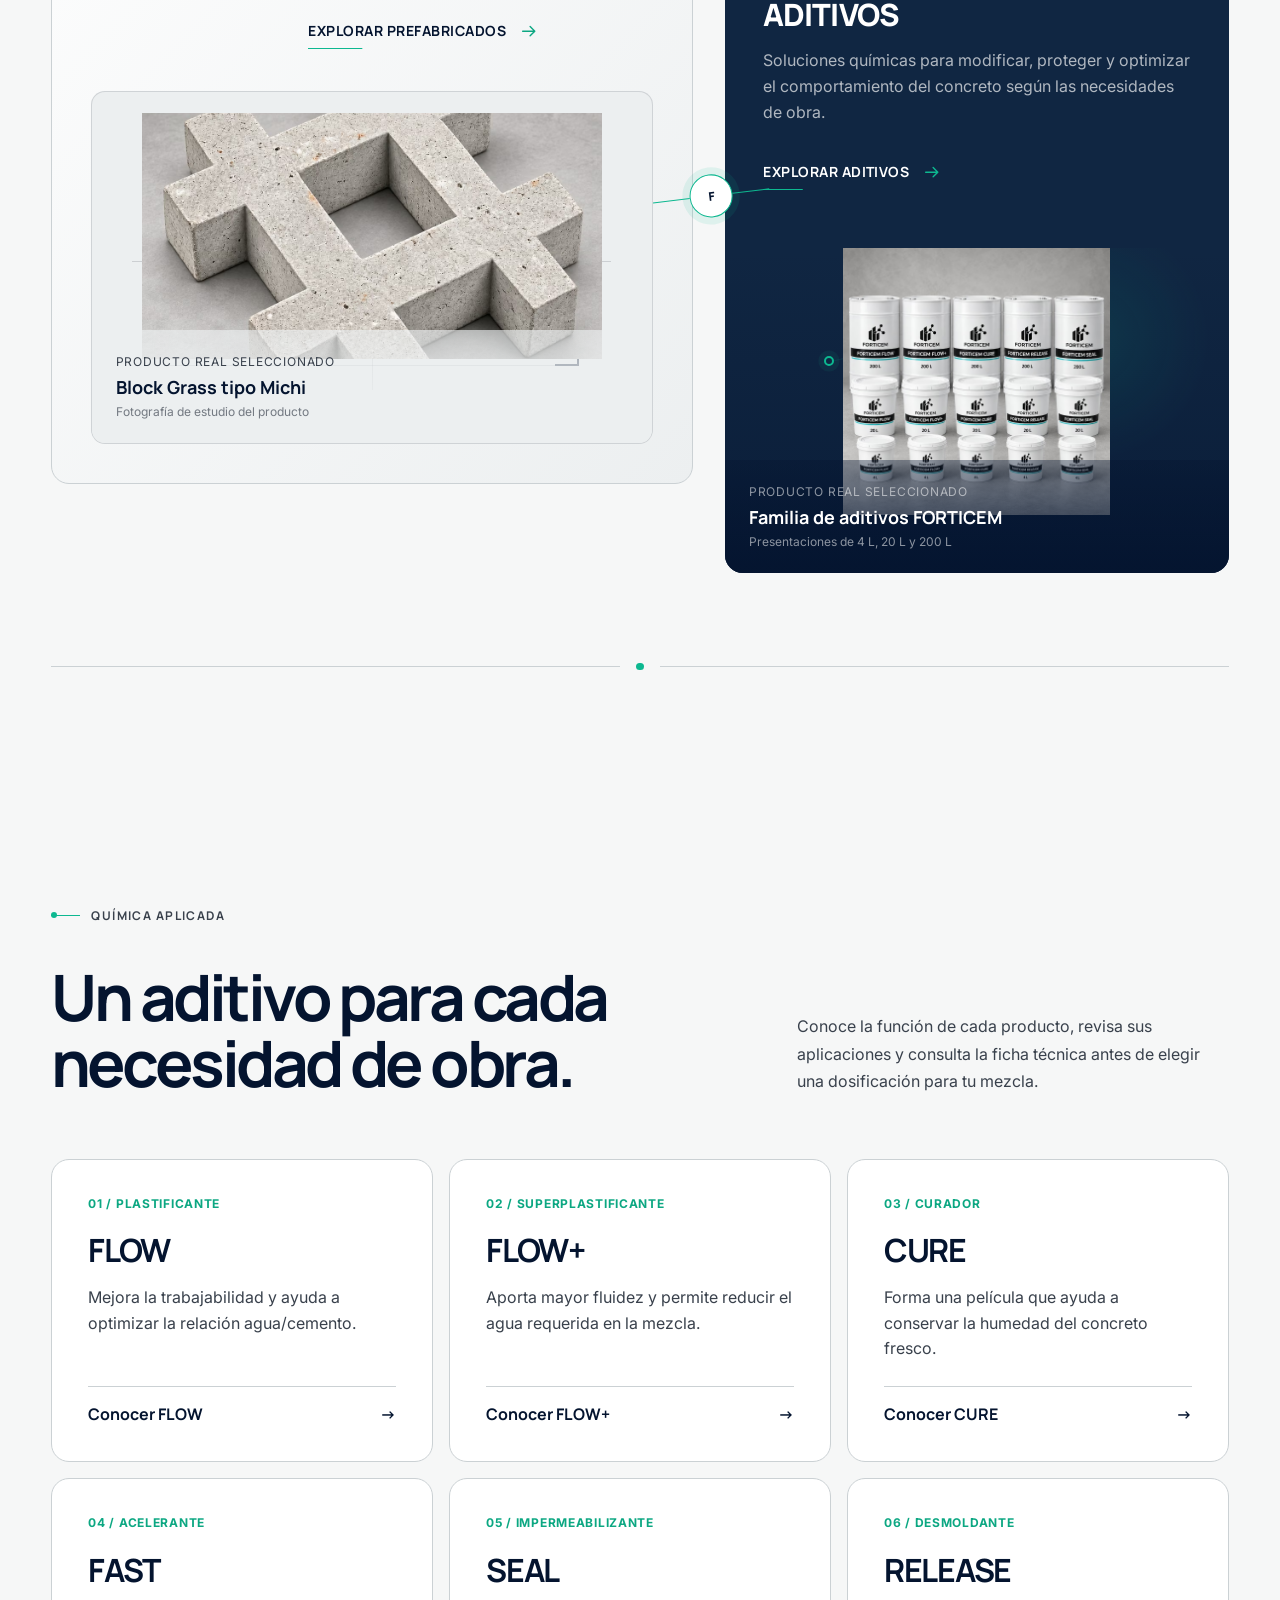
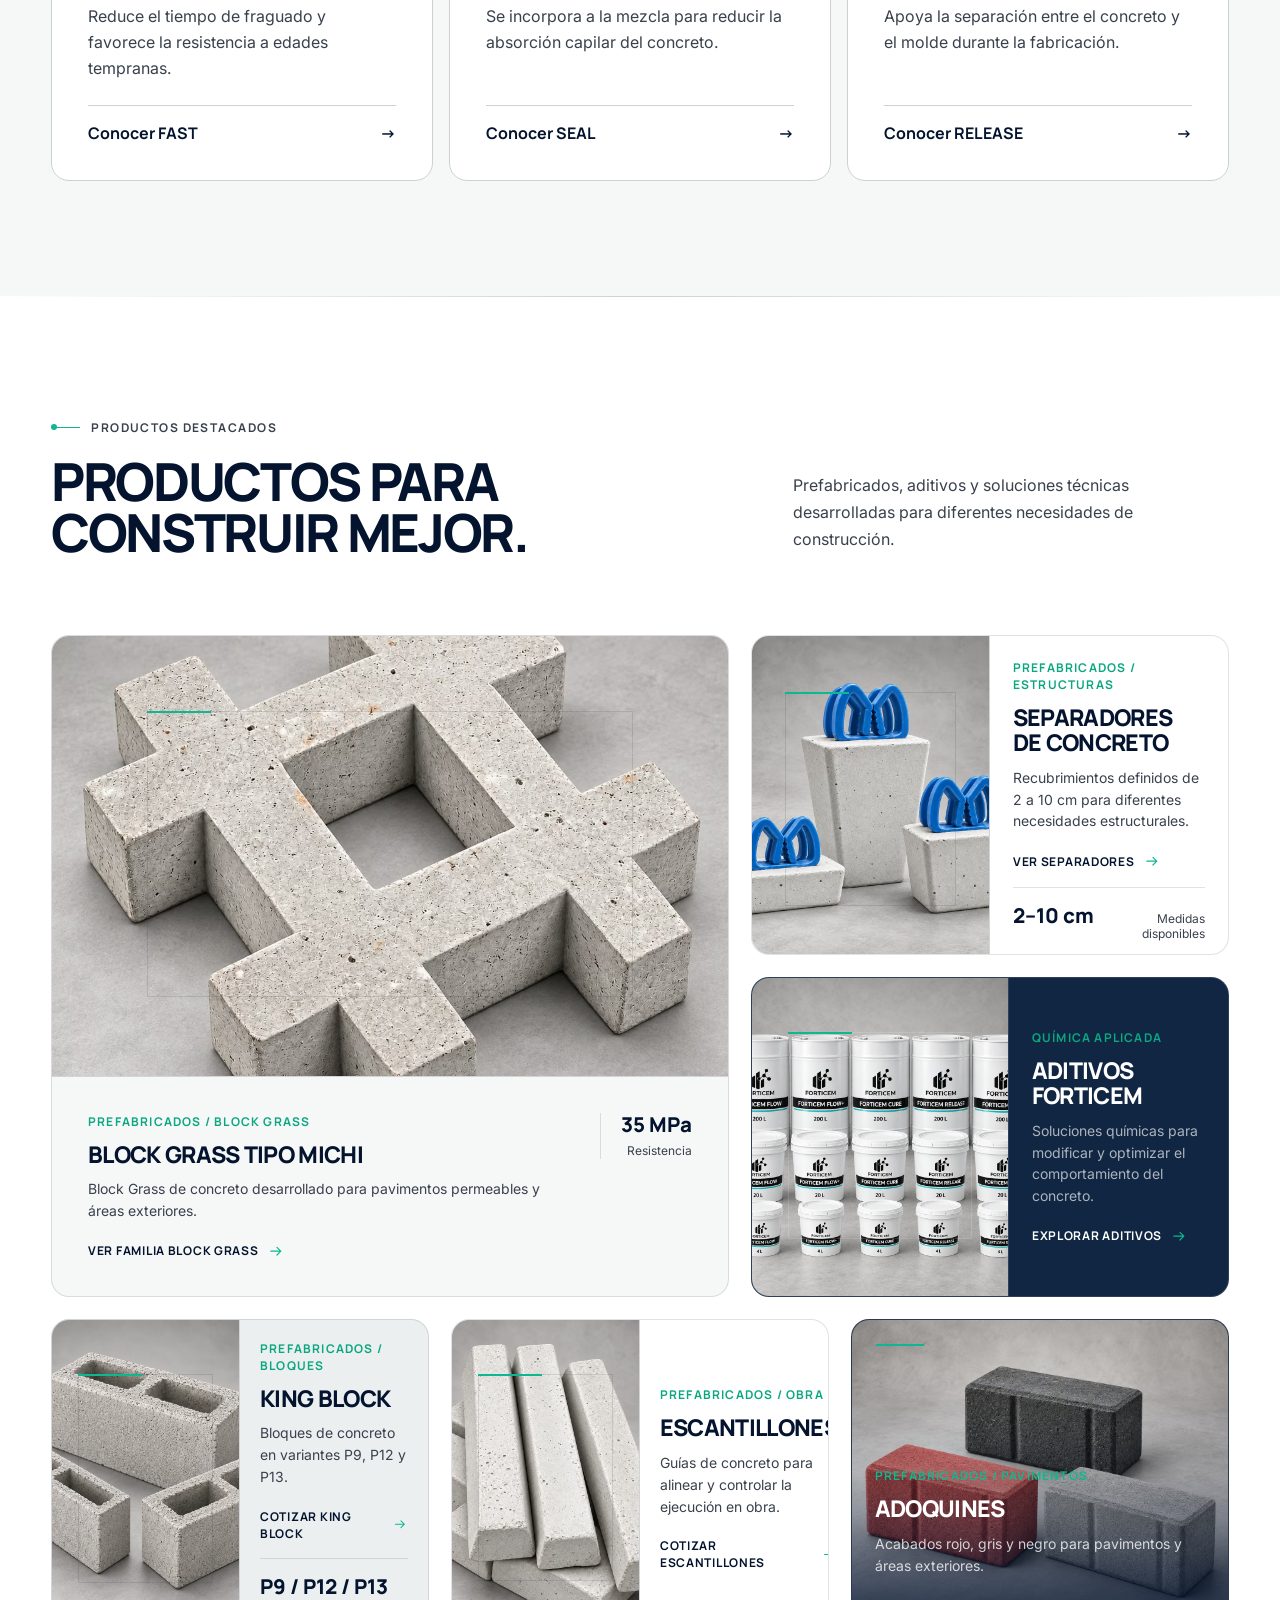
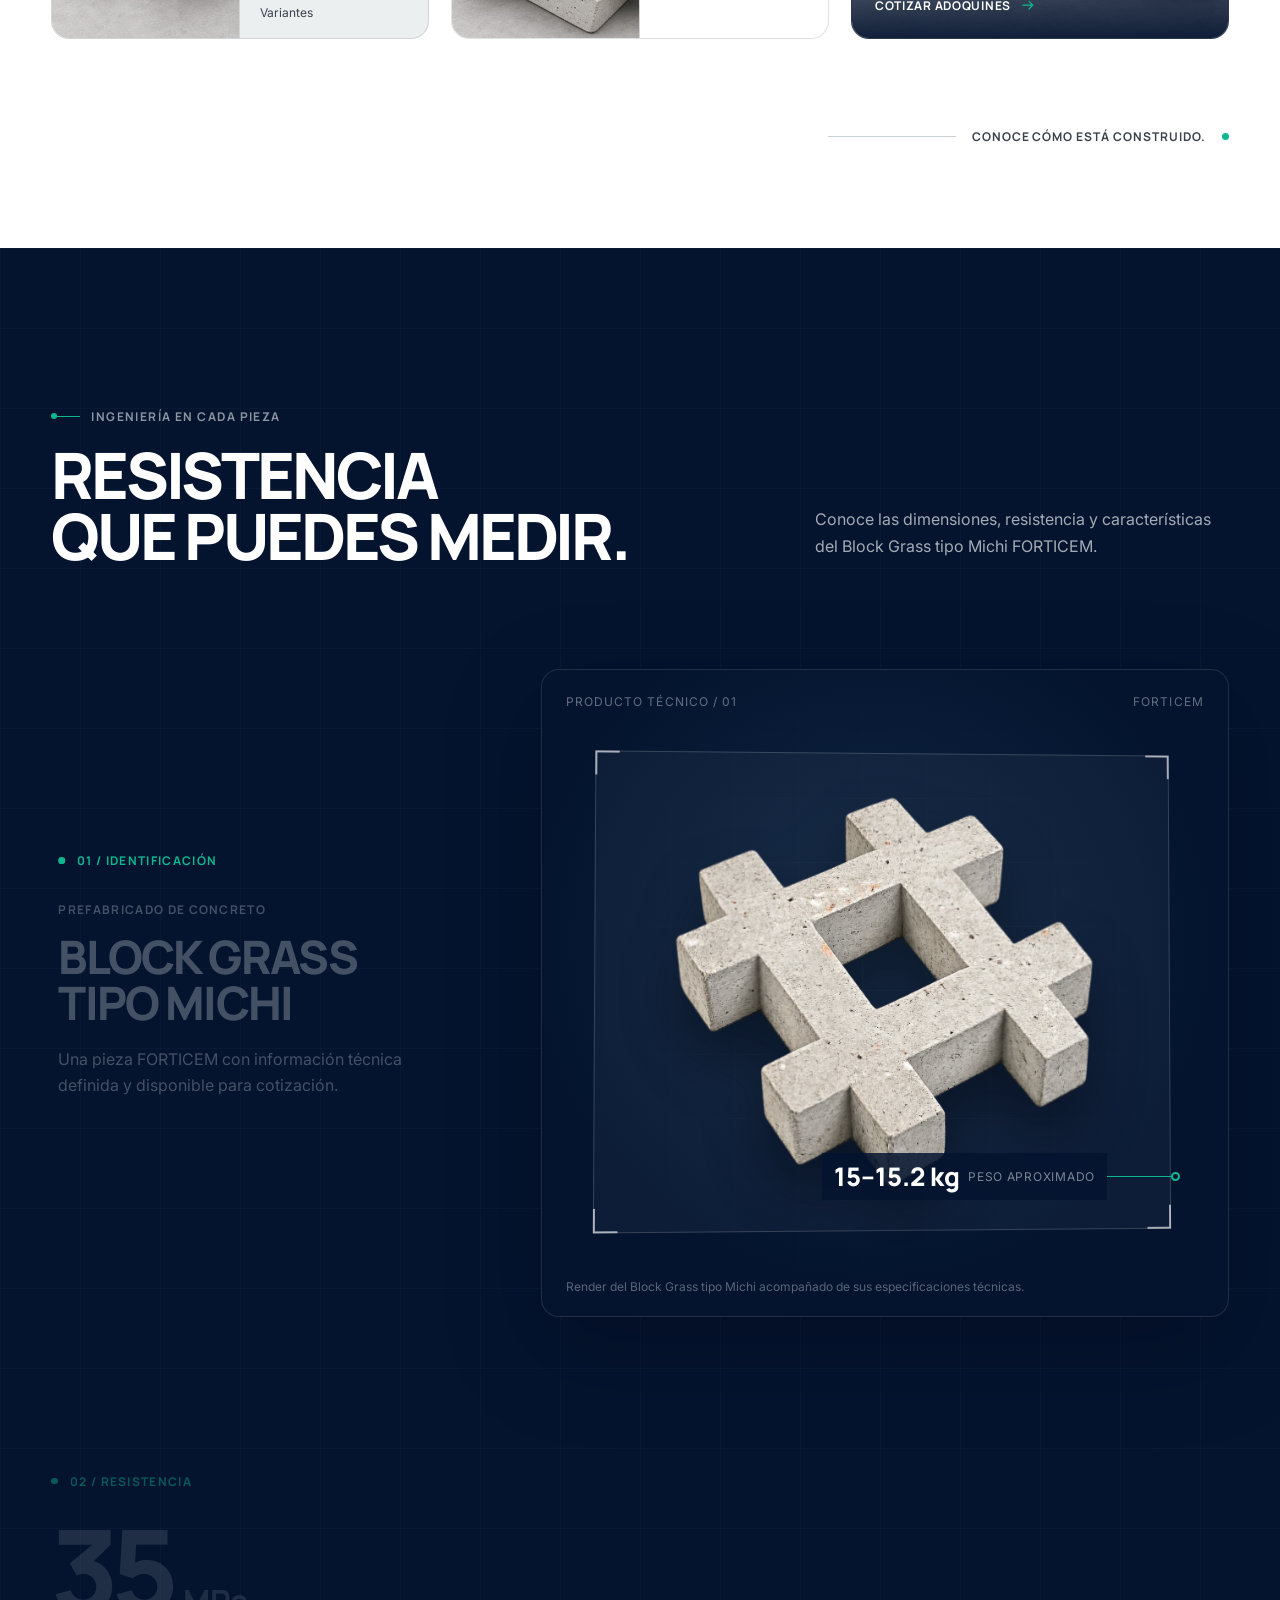
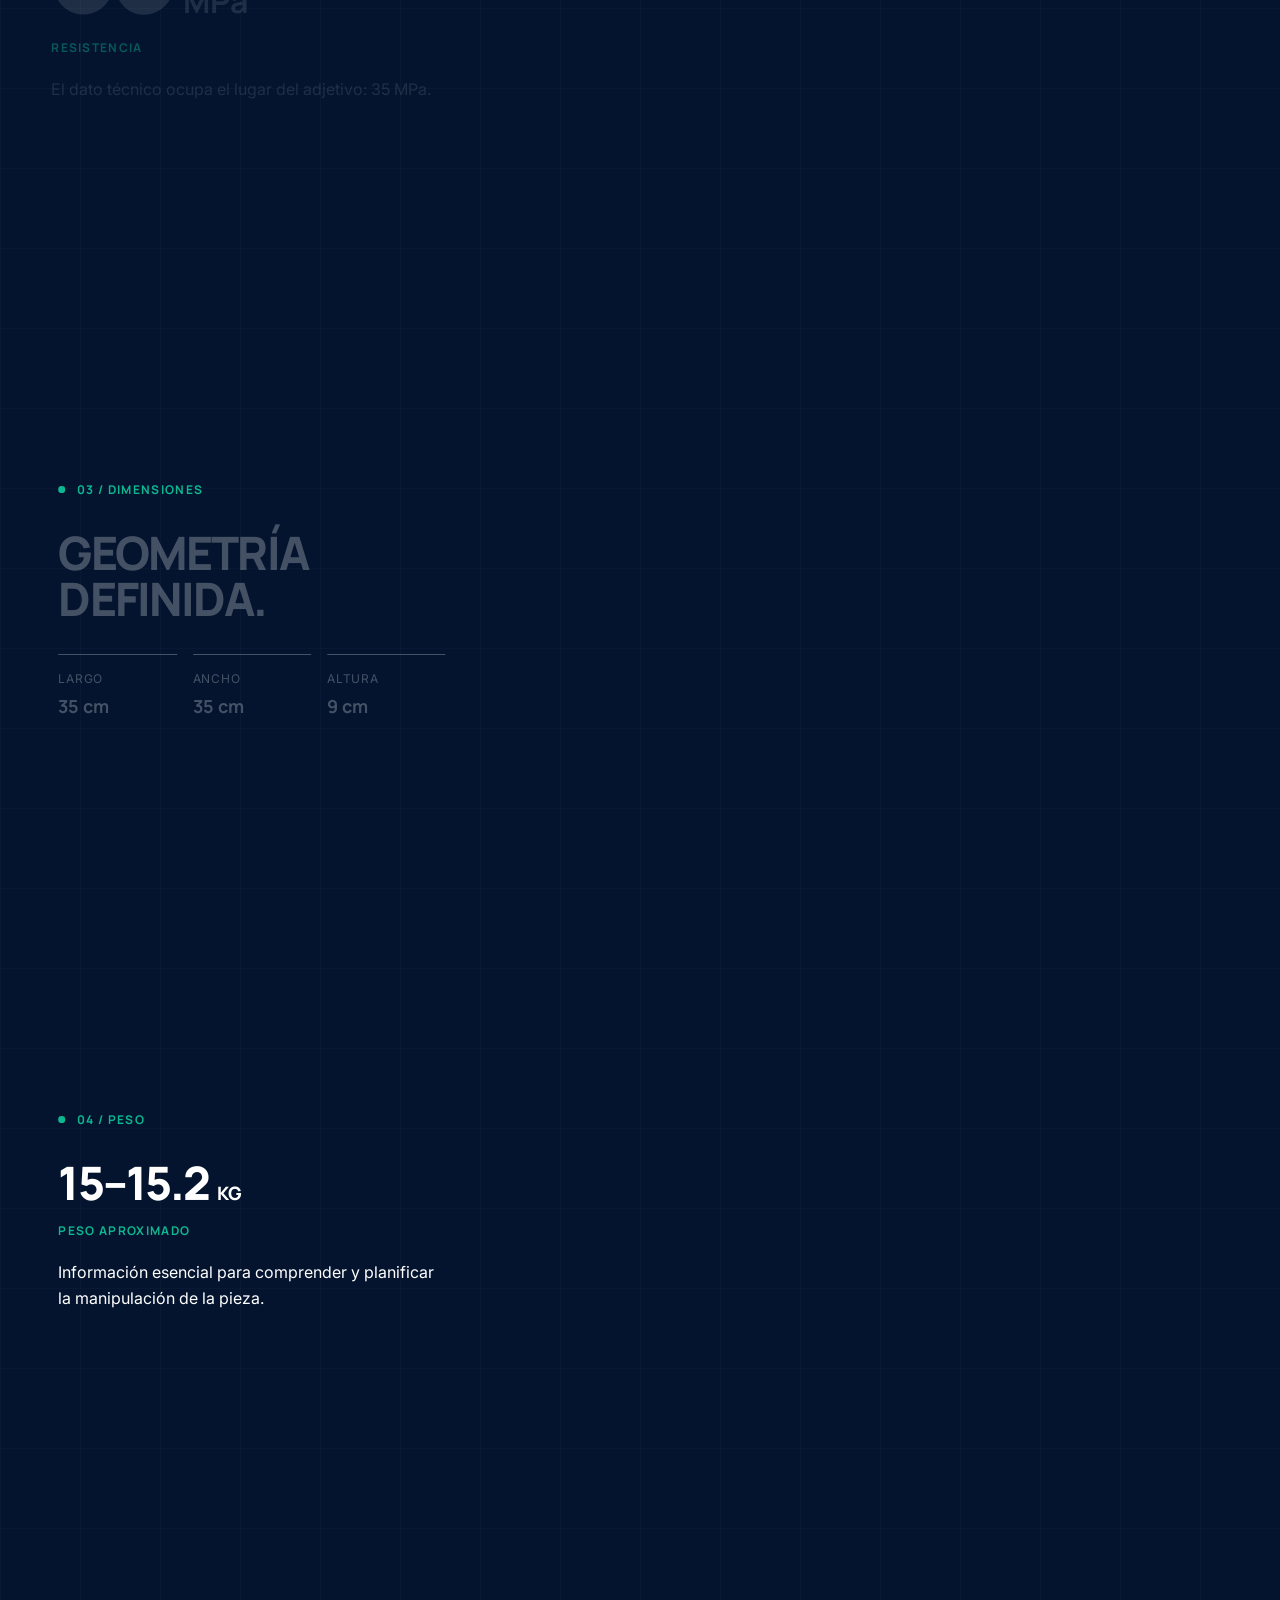
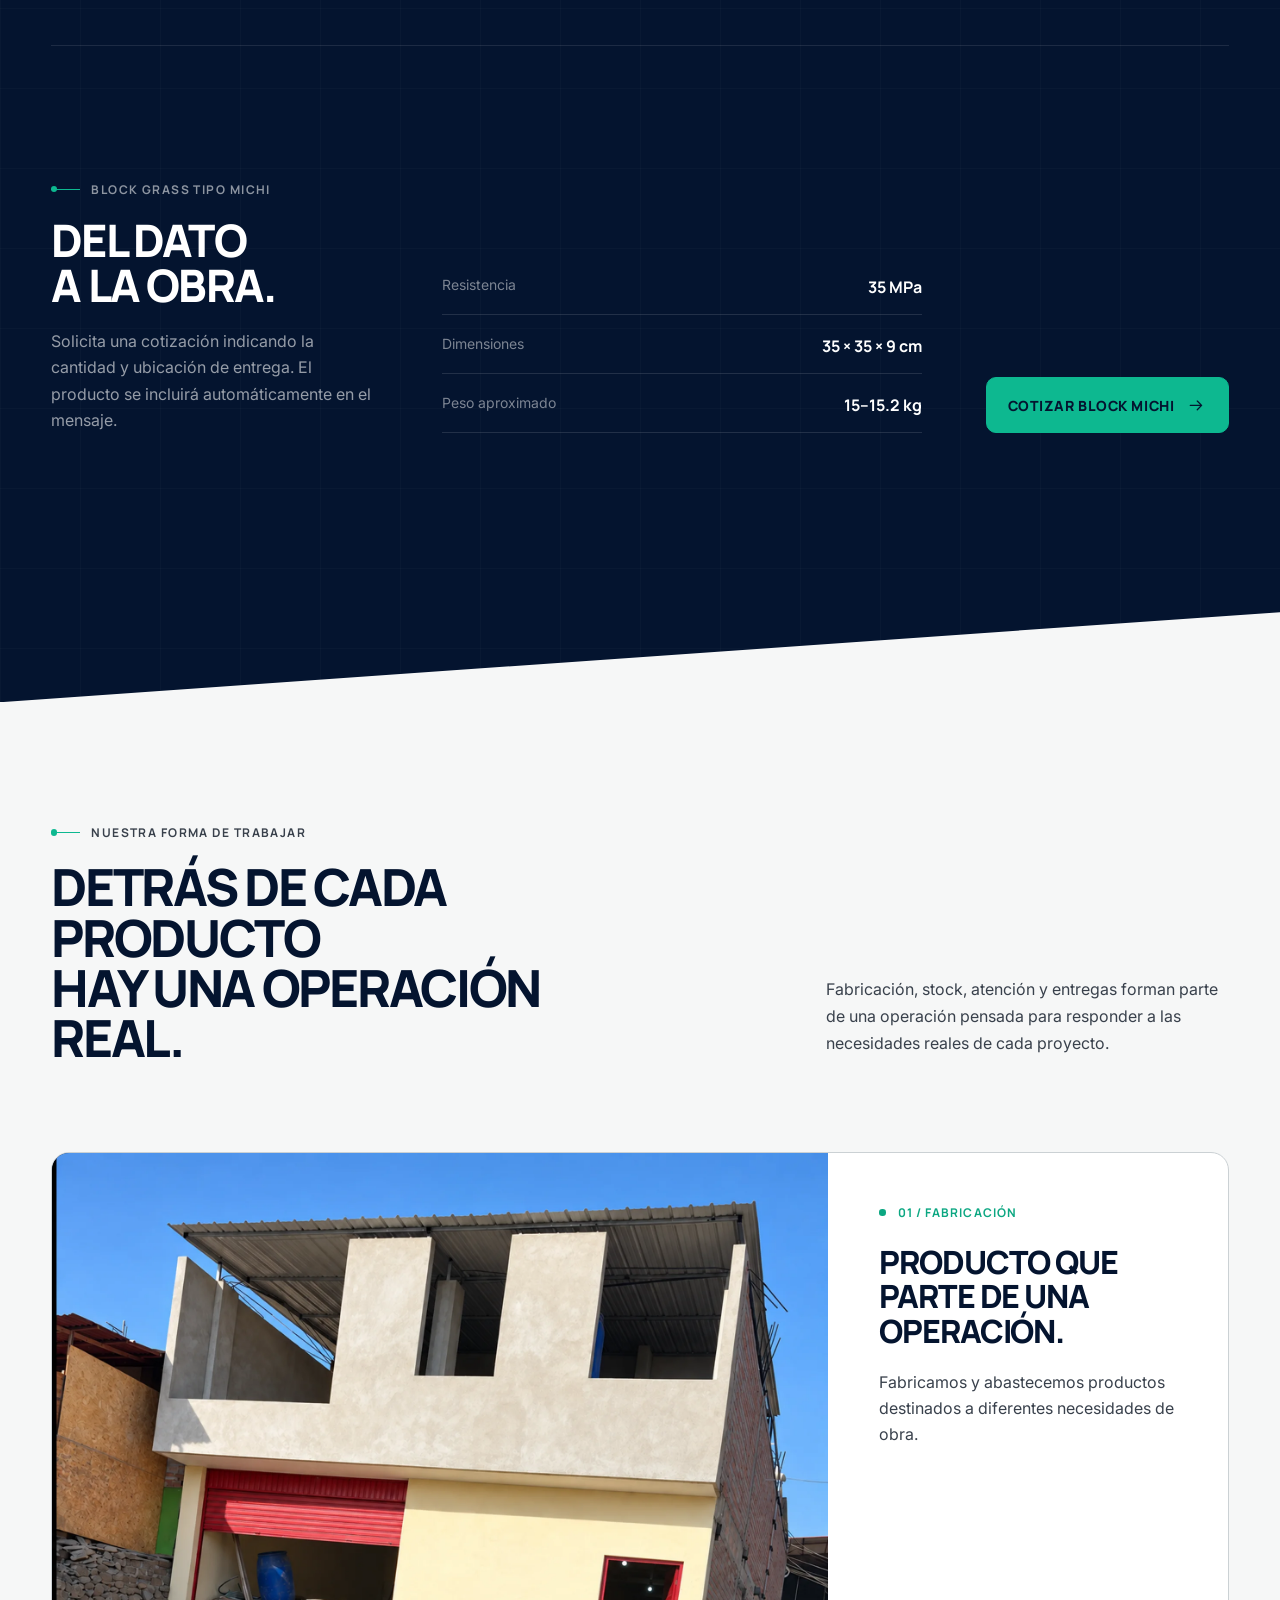
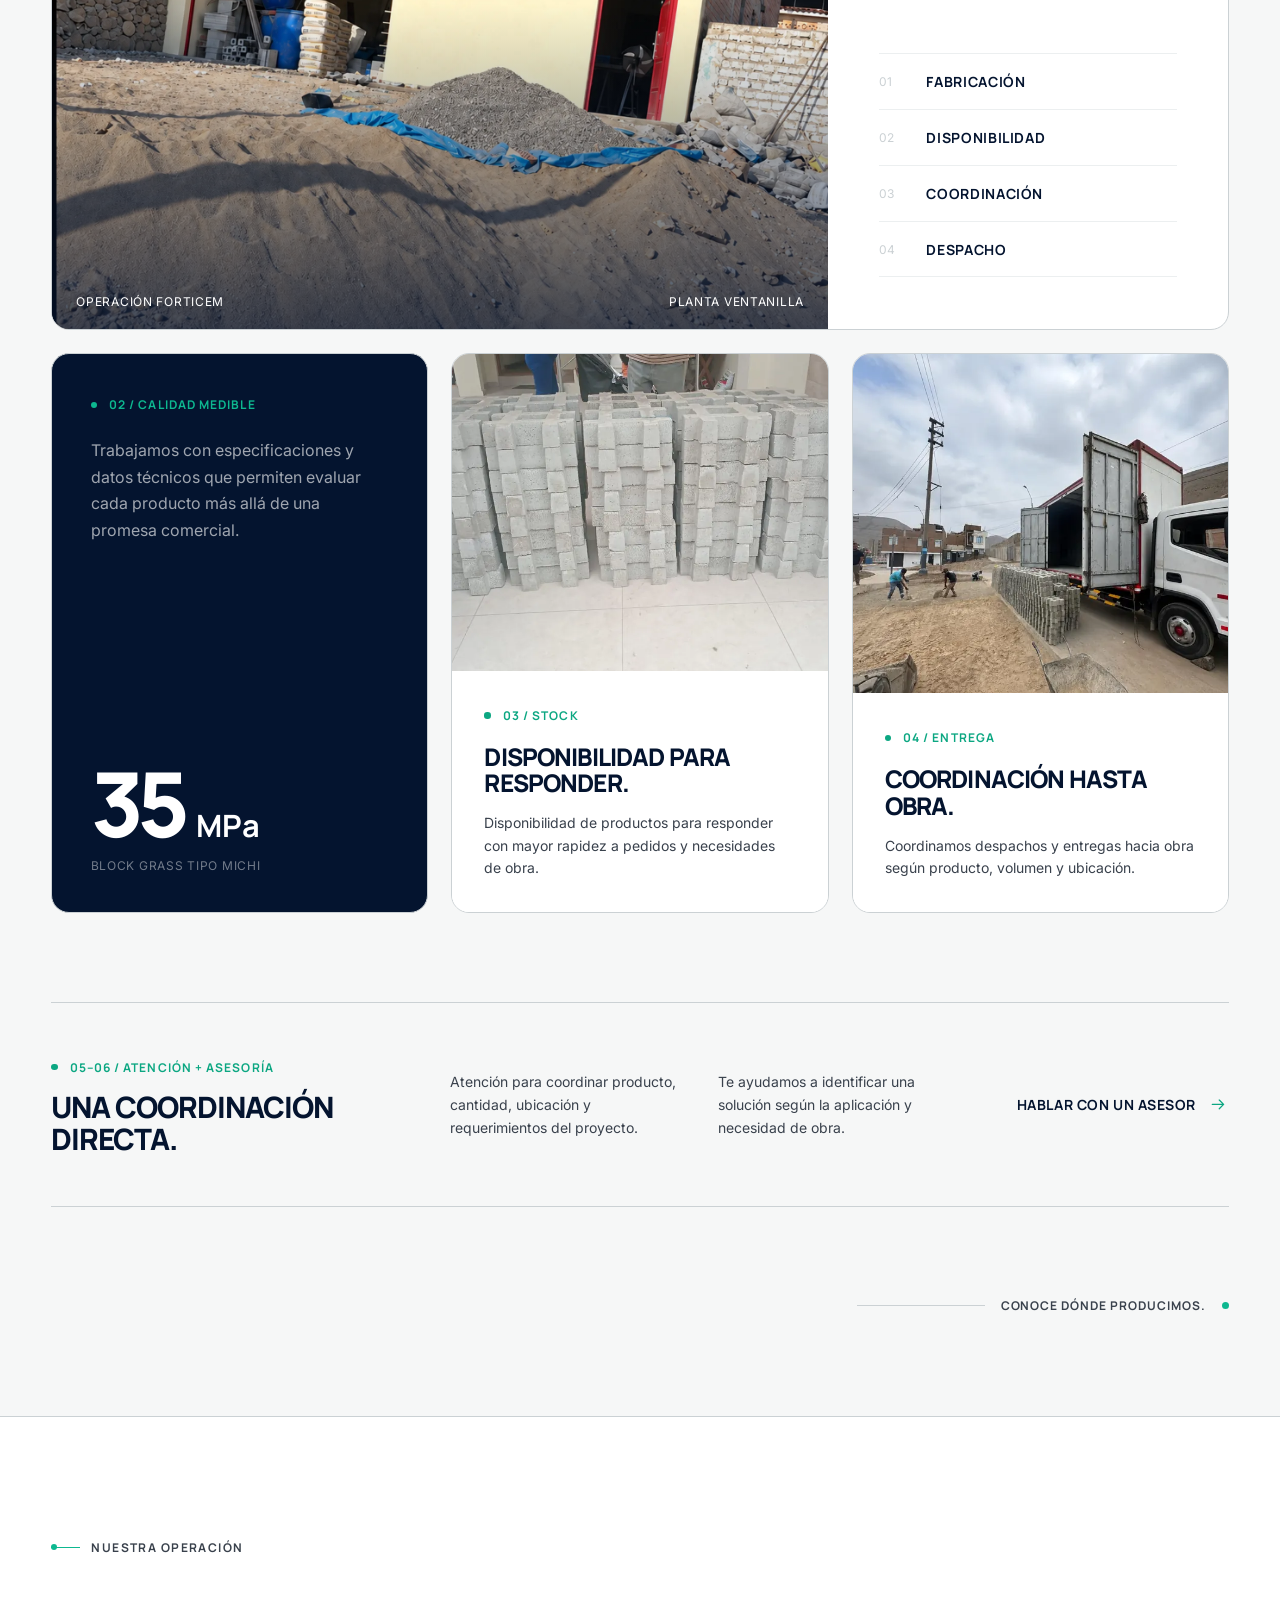
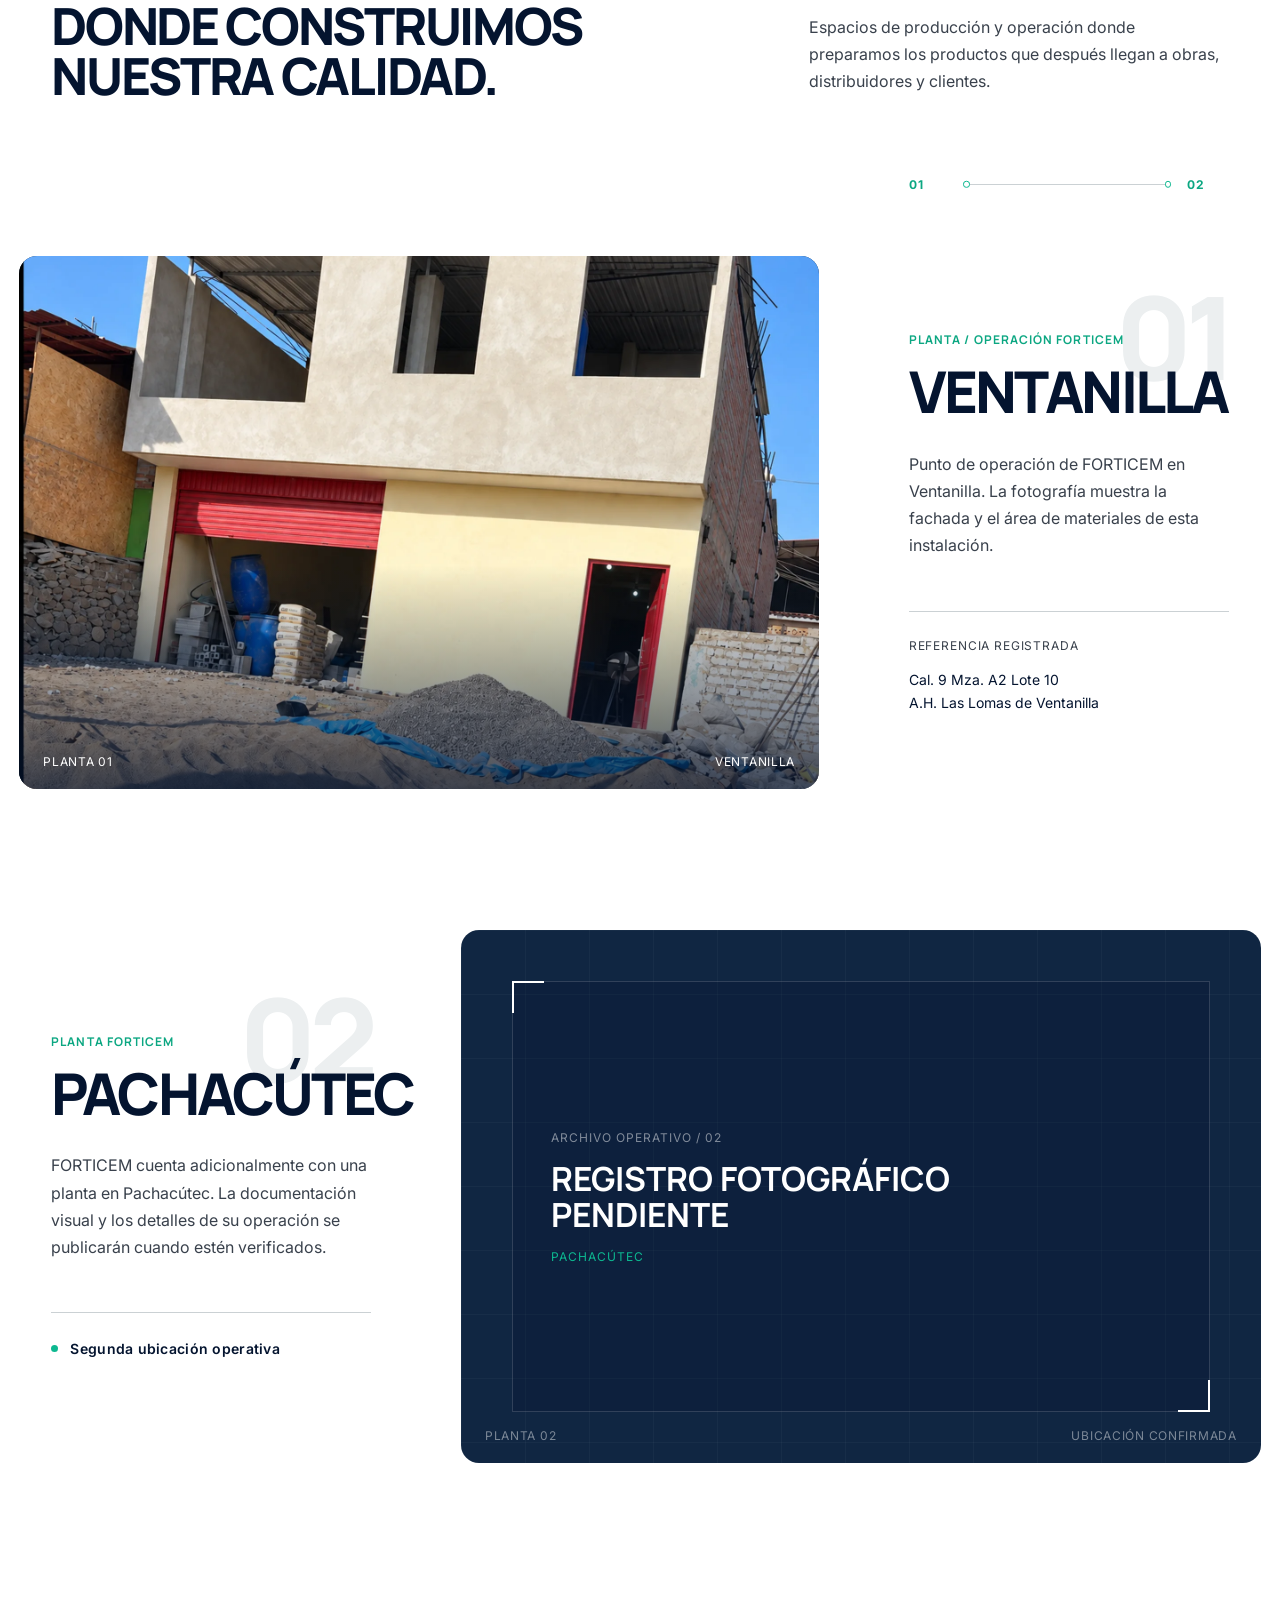
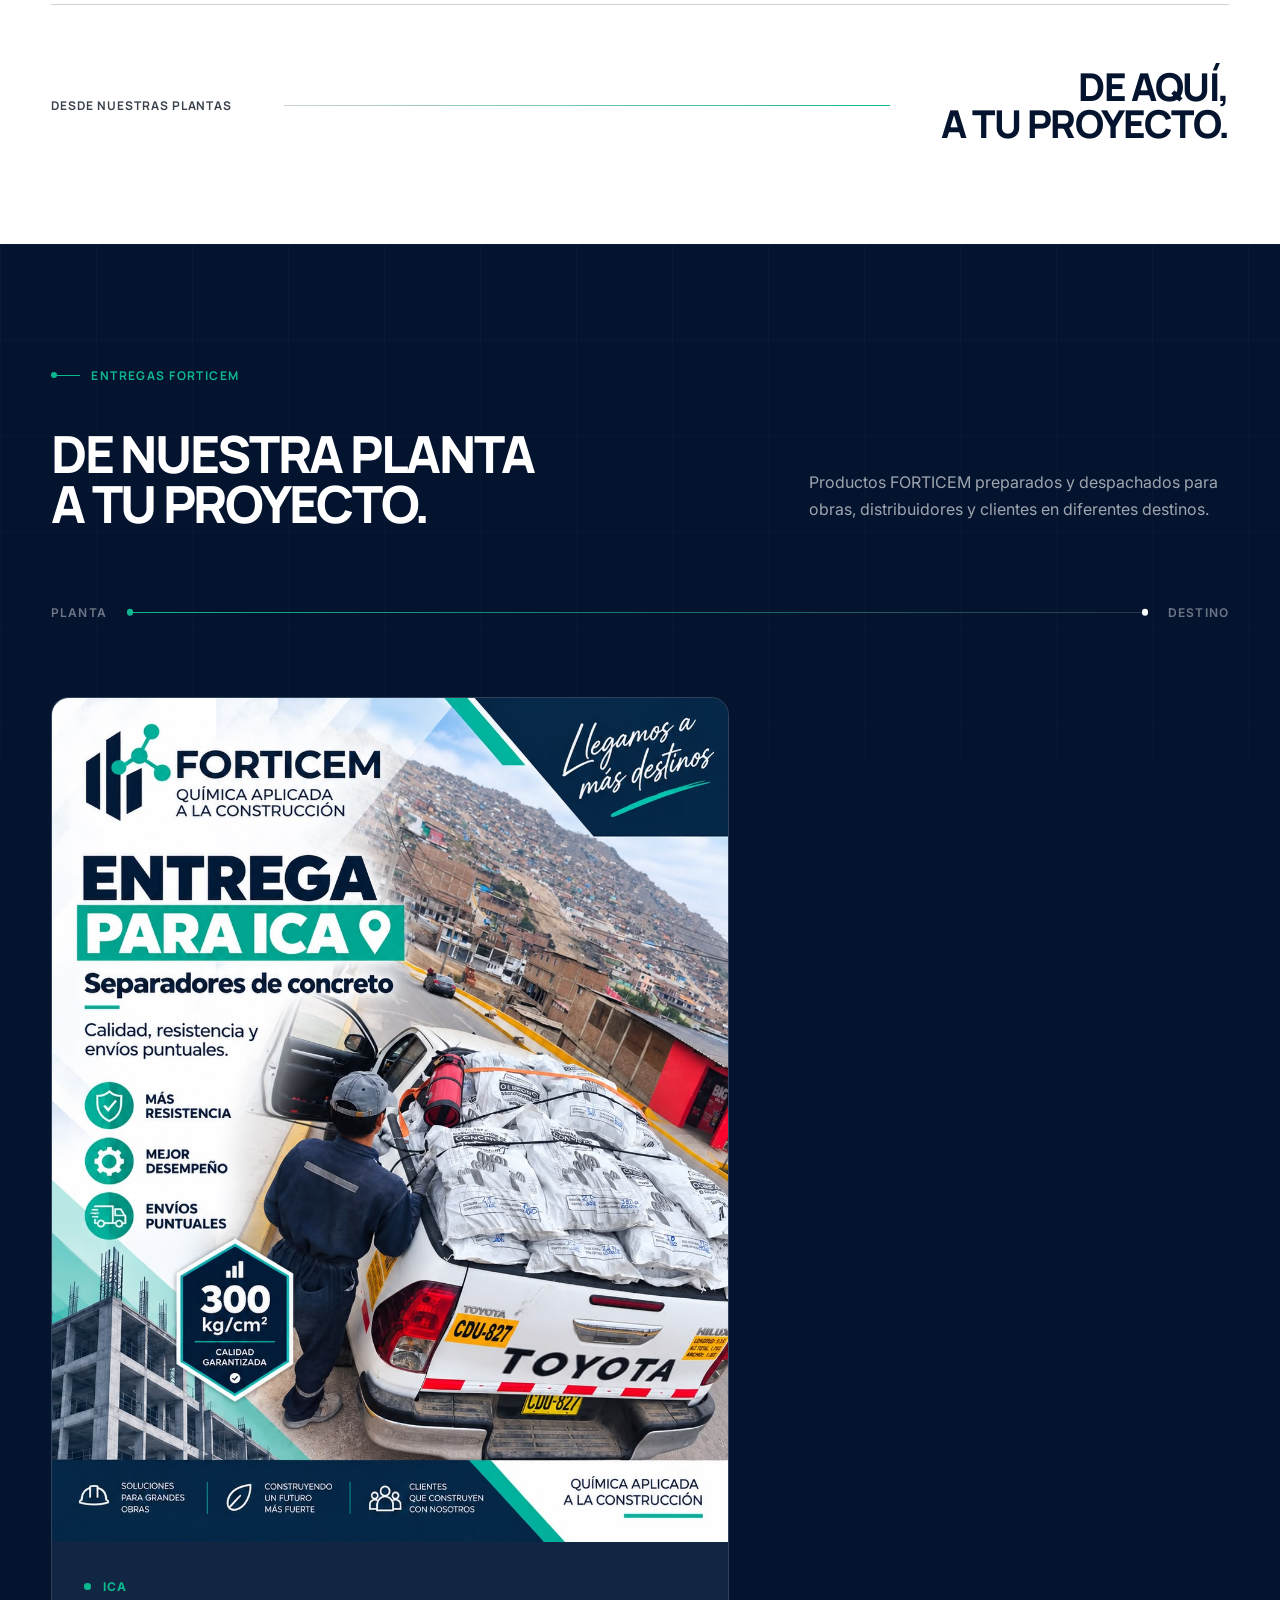
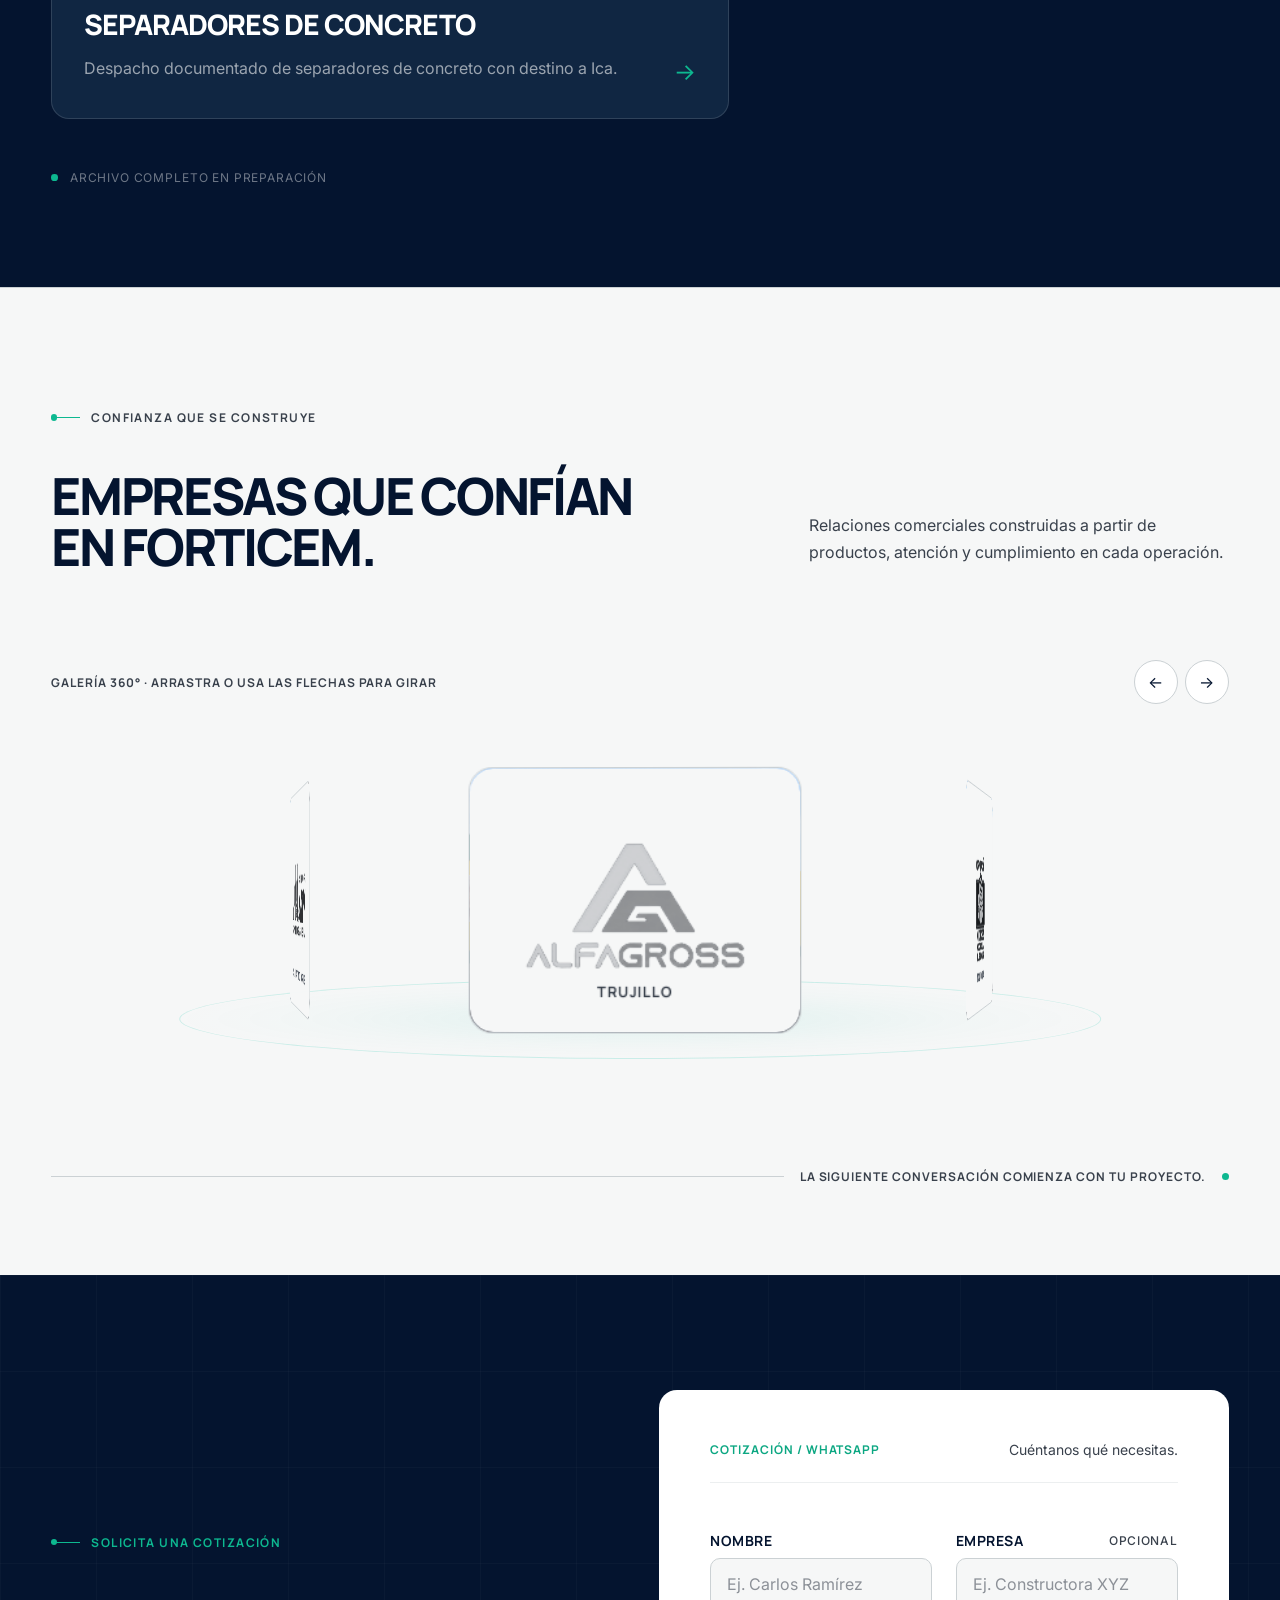
==== commit 5ce46e55: "Agrega sitemap y URLs canonicas limpias" ====
--- a/index.html
+++ b/index.html
@@ -405,12 +405,12 @@
 
         <nav class="hero__product-rail container" aria-label="Productos químicos destacados">
           <span class="hero__rail-label">Línea de aditivos</span>
-          <a href="aditivos/flow/index.html">FLOW <small>Trabajabilidad</small></a>
-          <a href="aditivos/flow-plus/index.html">FLOW+ <small>Alto desempeño</small></a>
-          <a href="aditivos/cure/index.html">CURE <small>Curado</small></a>
-          <a href="aditivos/fast/index.html">FAST <small>Fraguado</small></a>
-          <a href="aditivos/release/index.html">RELEASE <small>Desmolde</small></a>
-          <a href="aditivos/seal/index.html">SEAL <small>Protección</small></a>
+          <a href="aditivos/flow/">FLOW <small>Trabajabilidad</small></a>
+          <a href="aditivos/flow-plus/">FLOW+ <small>Alto desempeño</small></a>
+          <a href="aditivos/cure/">CURE <small>Curado</small></a>
+          <a href="aditivos/fast/">FAST <small>Fraguado</small></a>
+          <a href="aditivos/release/">RELEASE <small>Desmolde</small></a>
+          <a href="aditivos/seal/">SEAL <small>Protección</small></a>
         </nav>
       </section>
 
@@ -579,37 +579,37 @@
               <span>01 / Plastificante</span>
               <h3>FLOW</h3>
               <p>Mejora la trabajabilidad y ayuda a optimizar la relación agua/cemento.</p>
-              <a href="aditivos/flow/index.html">Conocer FLOW <span aria-hidden="true">→</span></a>
+              <a href="aditivos/flow/">Conocer FLOW <span aria-hidden="true">→</span></a>
             </article>
             <article class="additives-line__card">
               <span>02 / Superplastificante</span>
               <h3>FLOW+</h3>
               <p>Aporta mayor fluidez y permite reducir el agua requerida en la mezcla.</p>
-              <a href="aditivos/flow-plus/index.html">Conocer FLOW+ <span aria-hidden="true">→</span></a>
+              <a href="aditivos/flow-plus/">Conocer FLOW+ <span aria-hidden="true">→</span></a>
             </article>
             <article class="additives-line__card">
               <span>03 / Curador</span>
               <h3>CURE</h3>
               <p>Forma una película que ayuda a conservar la humedad del concreto fresco.</p>
-              <a href="aditivos/cure/index.html">Conocer CURE <span aria-hidden="true">→</span></a>
+              <a href="aditivos/cure/">Conocer CURE <span aria-hidden="true">→</span></a>
             </article>
             <article class="additives-line__card">
               <span>04 / Acelerante</span>
               <h3>FAST</h3>
               <p>Reduce el tiempo de fraguado y favorece la resistencia a edades tempranas.</p>
-              <a href="aditivos/fast/index.html">Conocer FAST <span aria-hidden="true">→</span></a>
+              <a href="aditivos/fast/">Conocer FAST <span aria-hidden="true">→</span></a>
             </article>
             <article class="additives-line__card">
               <span>05 / Impermeabilizante</span>
               <h3>SEAL</h3>
               <p>Se incorpora a la mezcla para reducir la absorción capilar del concreto.</p>
-              <a href="aditivos/seal/index.html">Conocer SEAL <span aria-hidden="true">→</span></a>
+              <a href="aditivos/seal/">Conocer SEAL <span aria-hidden="true">→</span></a>
             </article>
             <article class="additives-line__card">
               <span>06 / Desmoldante</span>
               <h3>RELEASE</h3>
               <p>Apoya la separación entre el concreto y el molde durante la fabricación.</p>
-              <a href="aditivos/release/index.html">Conocer RELEASE <span aria-hidden="true">→</span></a>
+              <a href="aditivos/release/">Conocer RELEASE <span aria-hidden="true">→</span></a>
             </article>
           </div>
         </div>
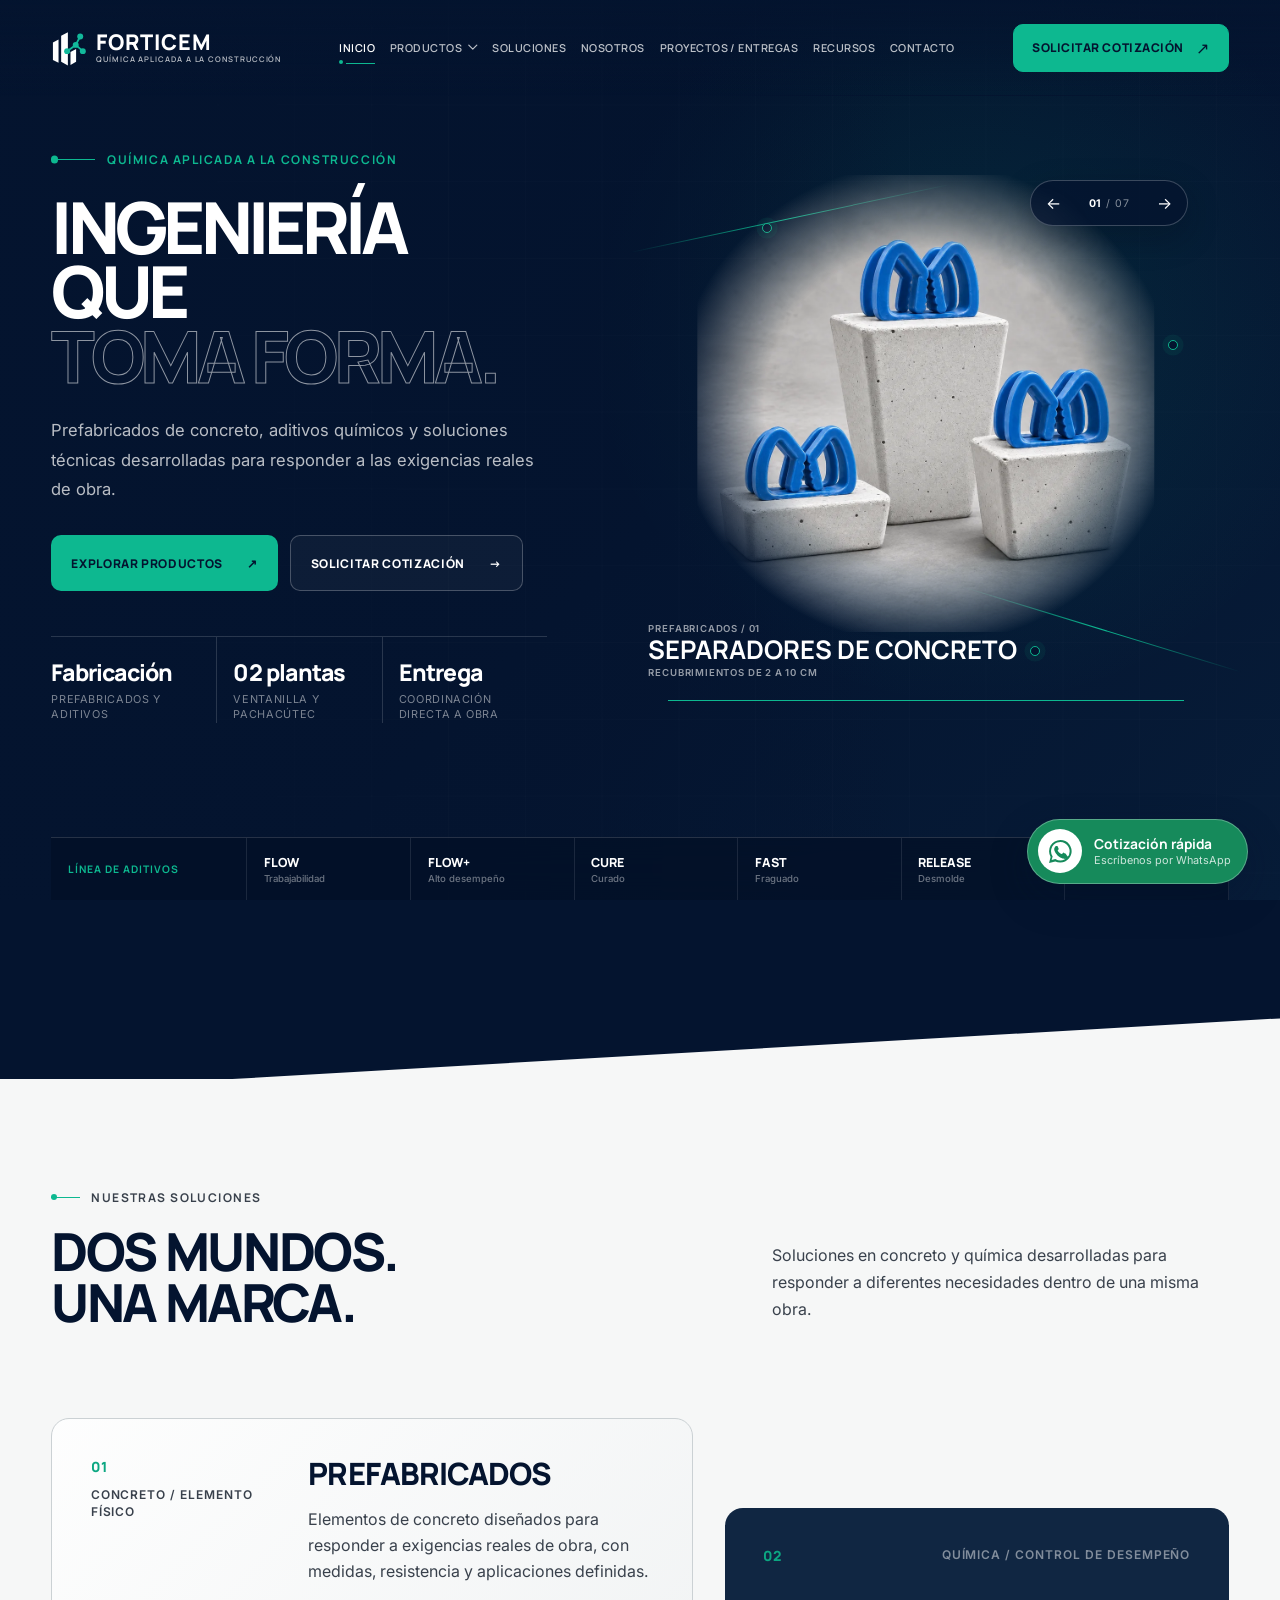
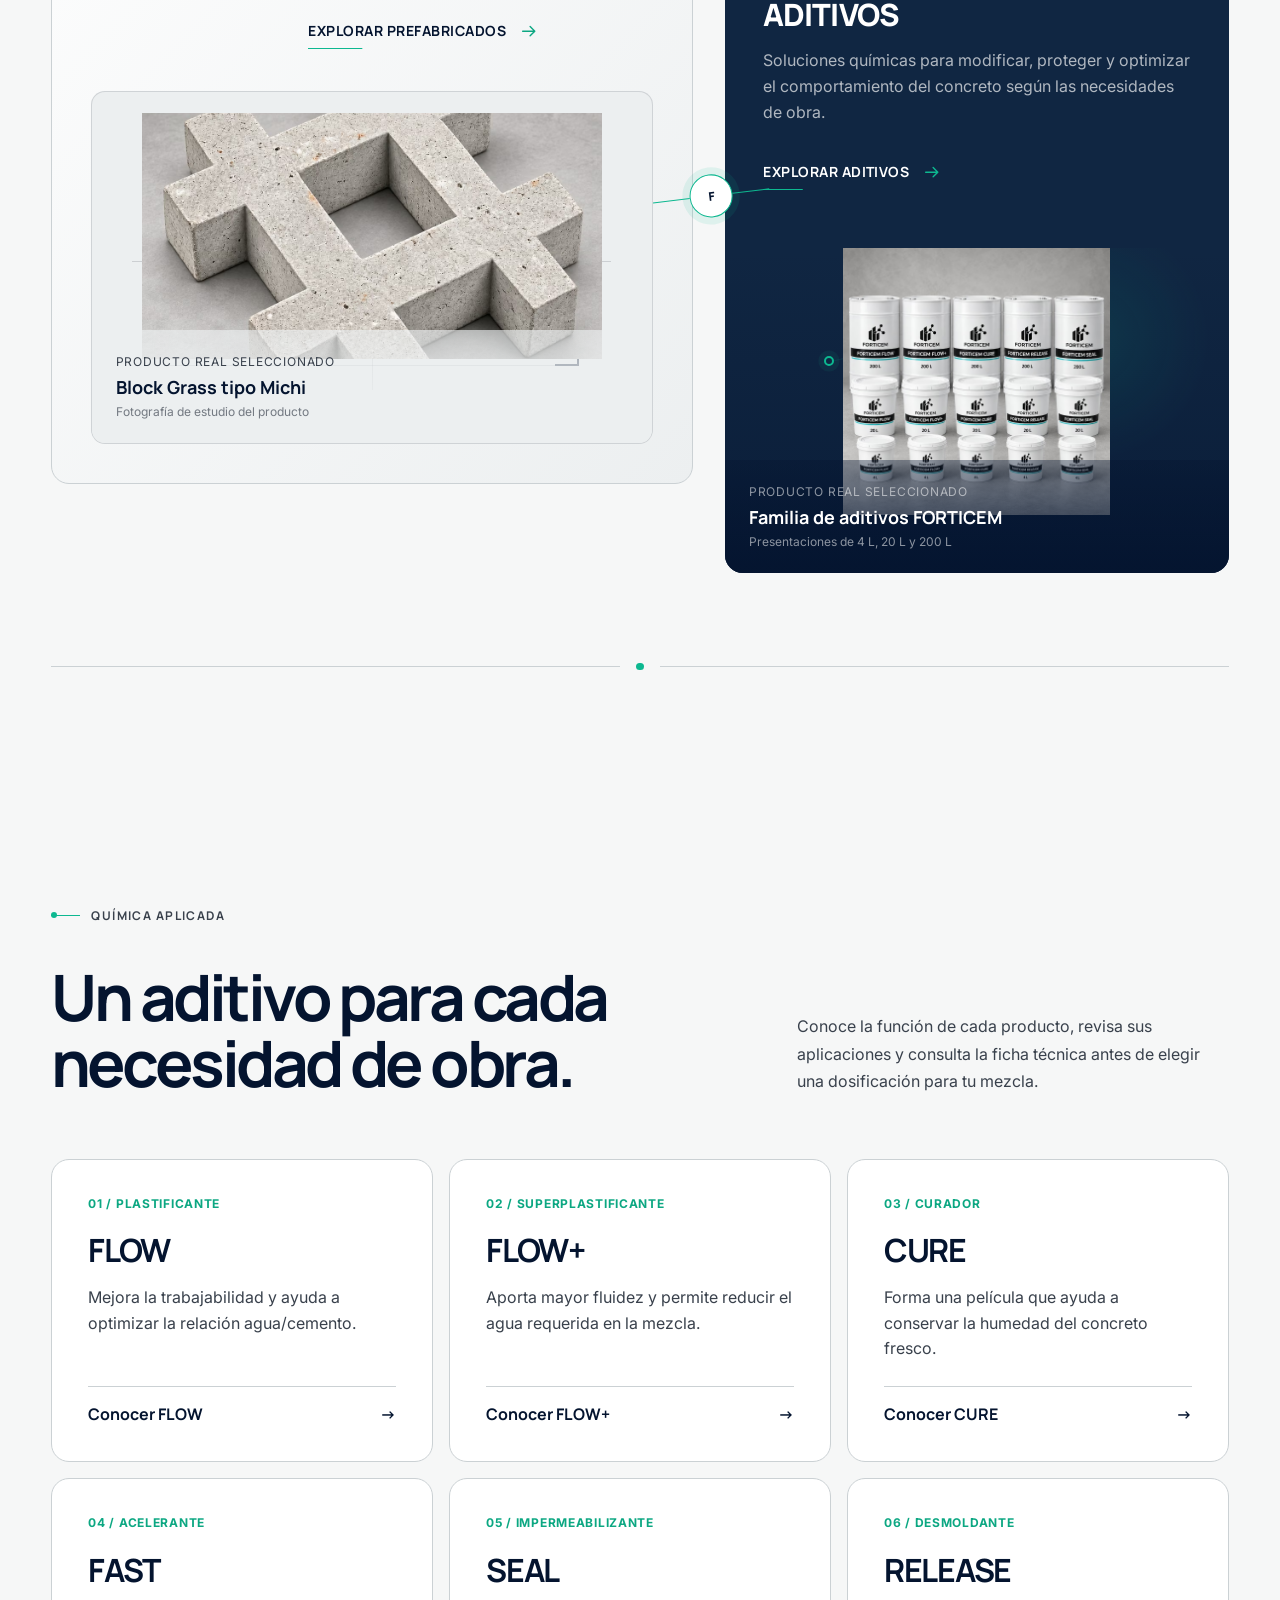
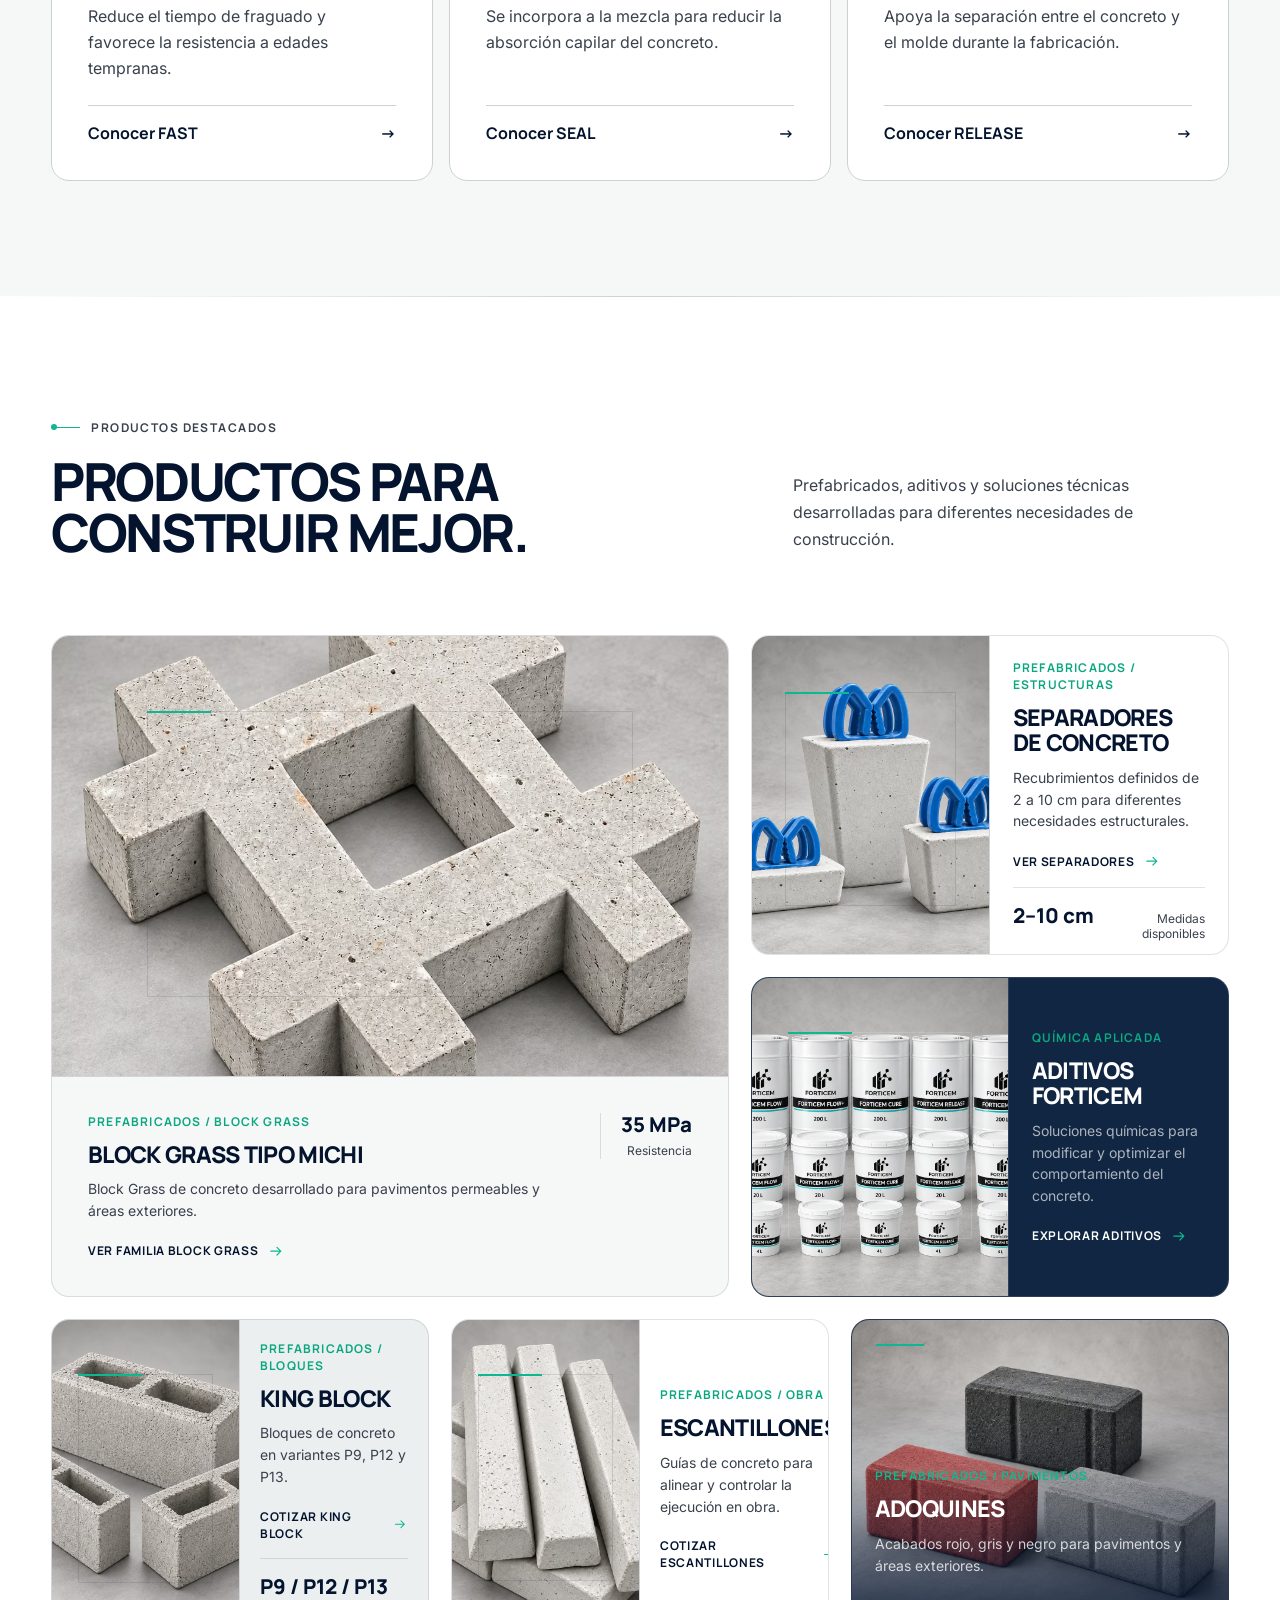
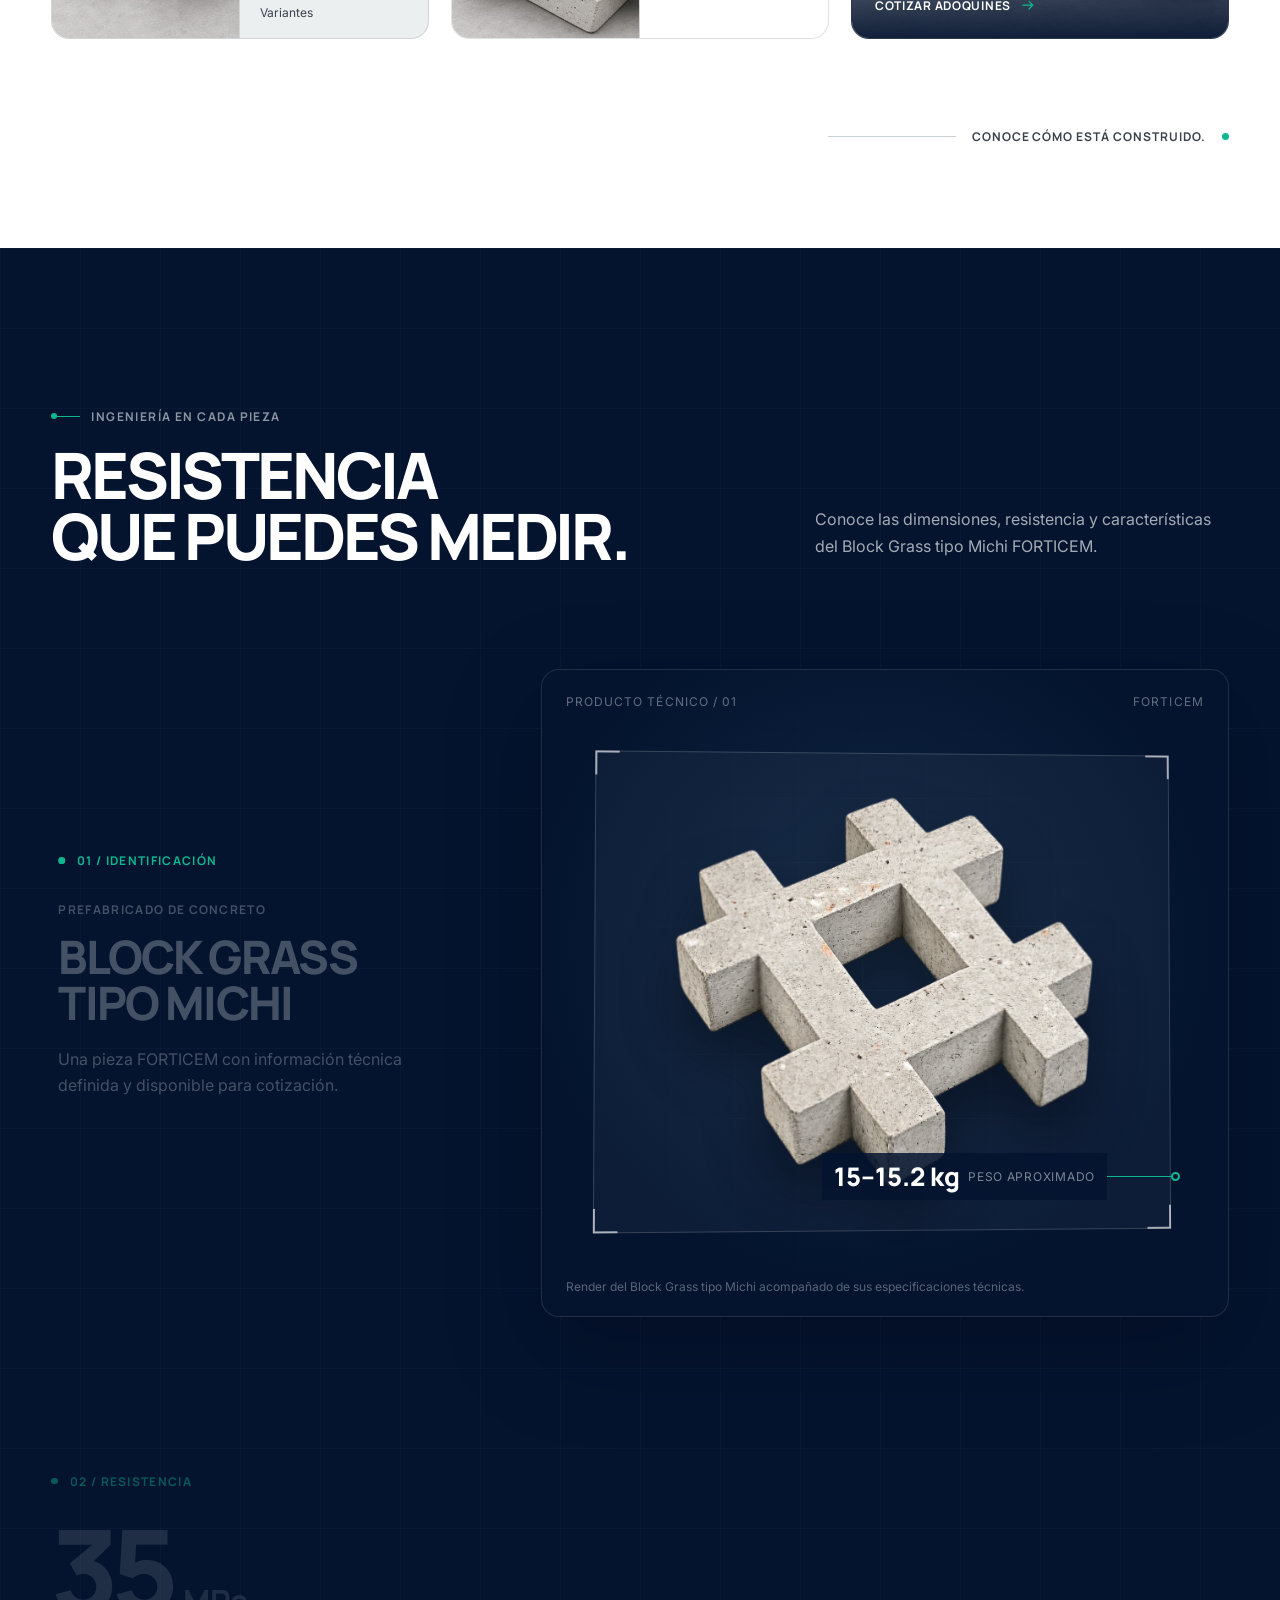
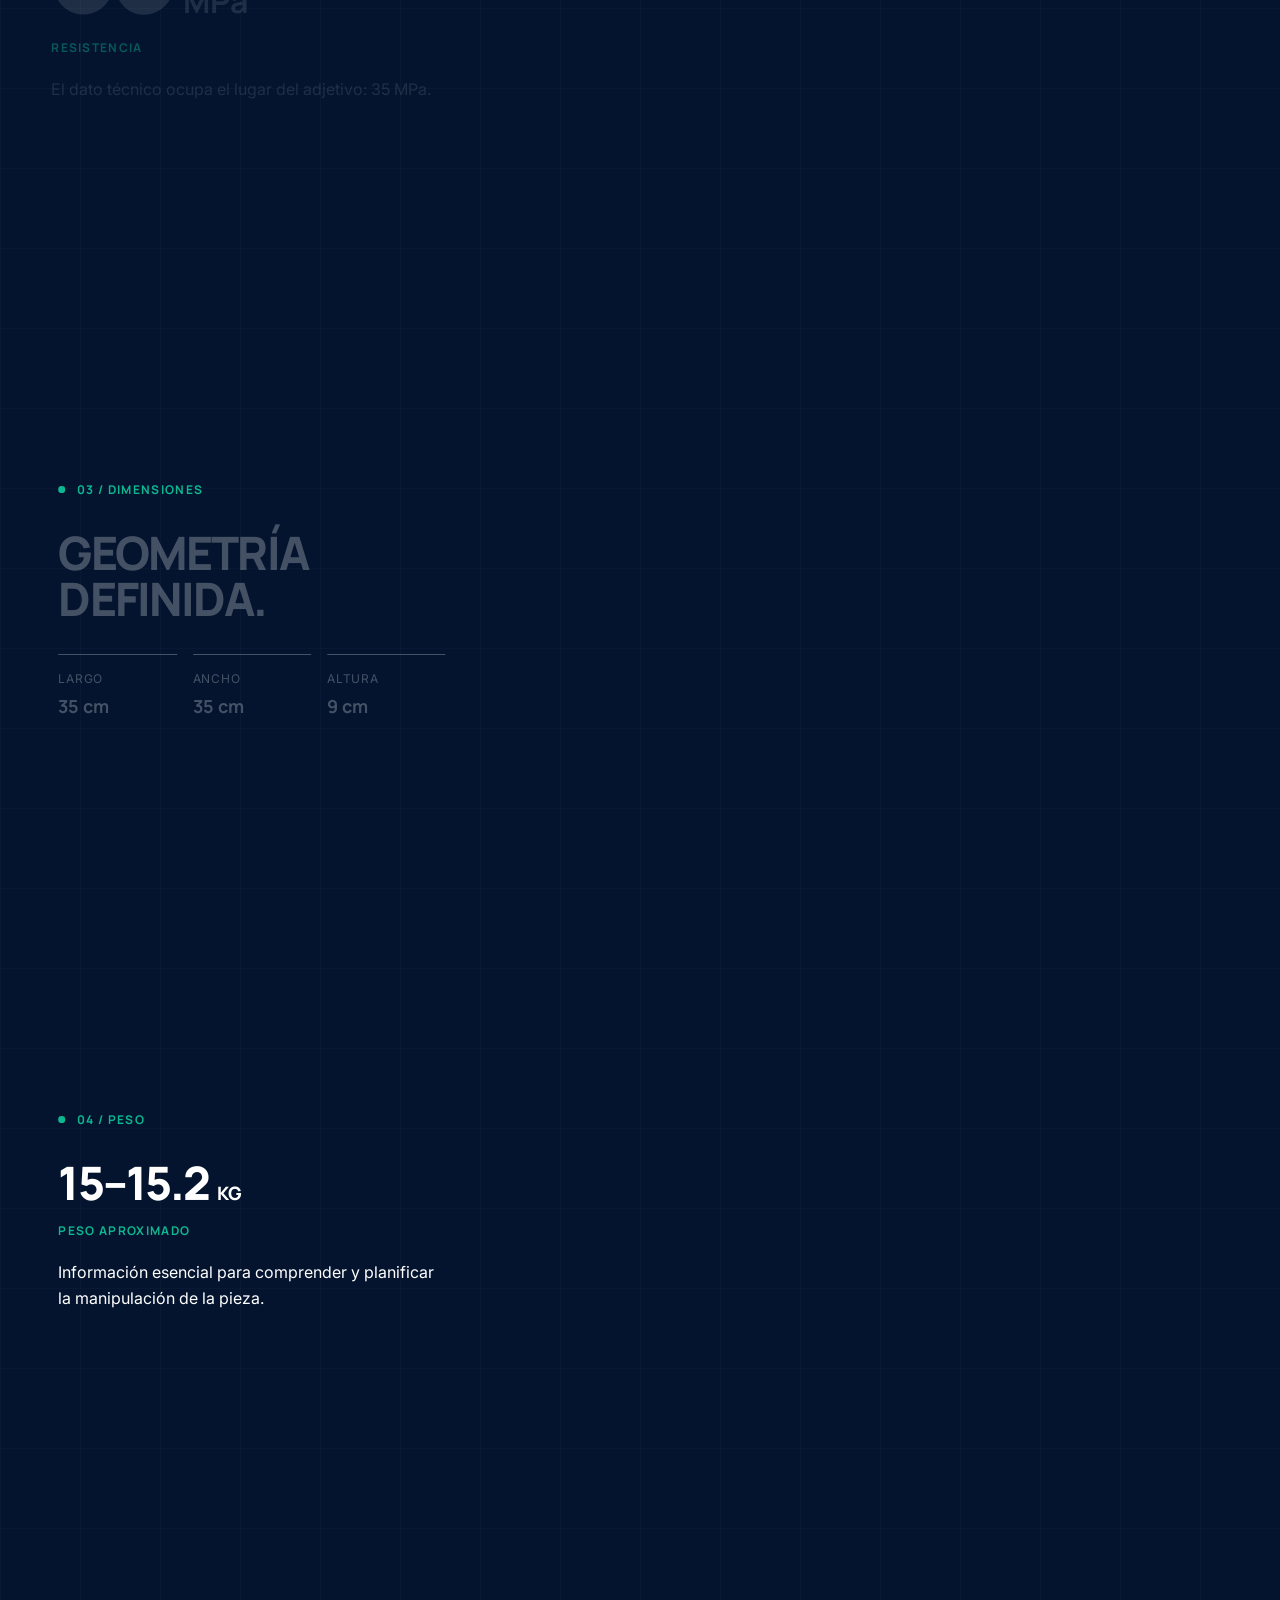
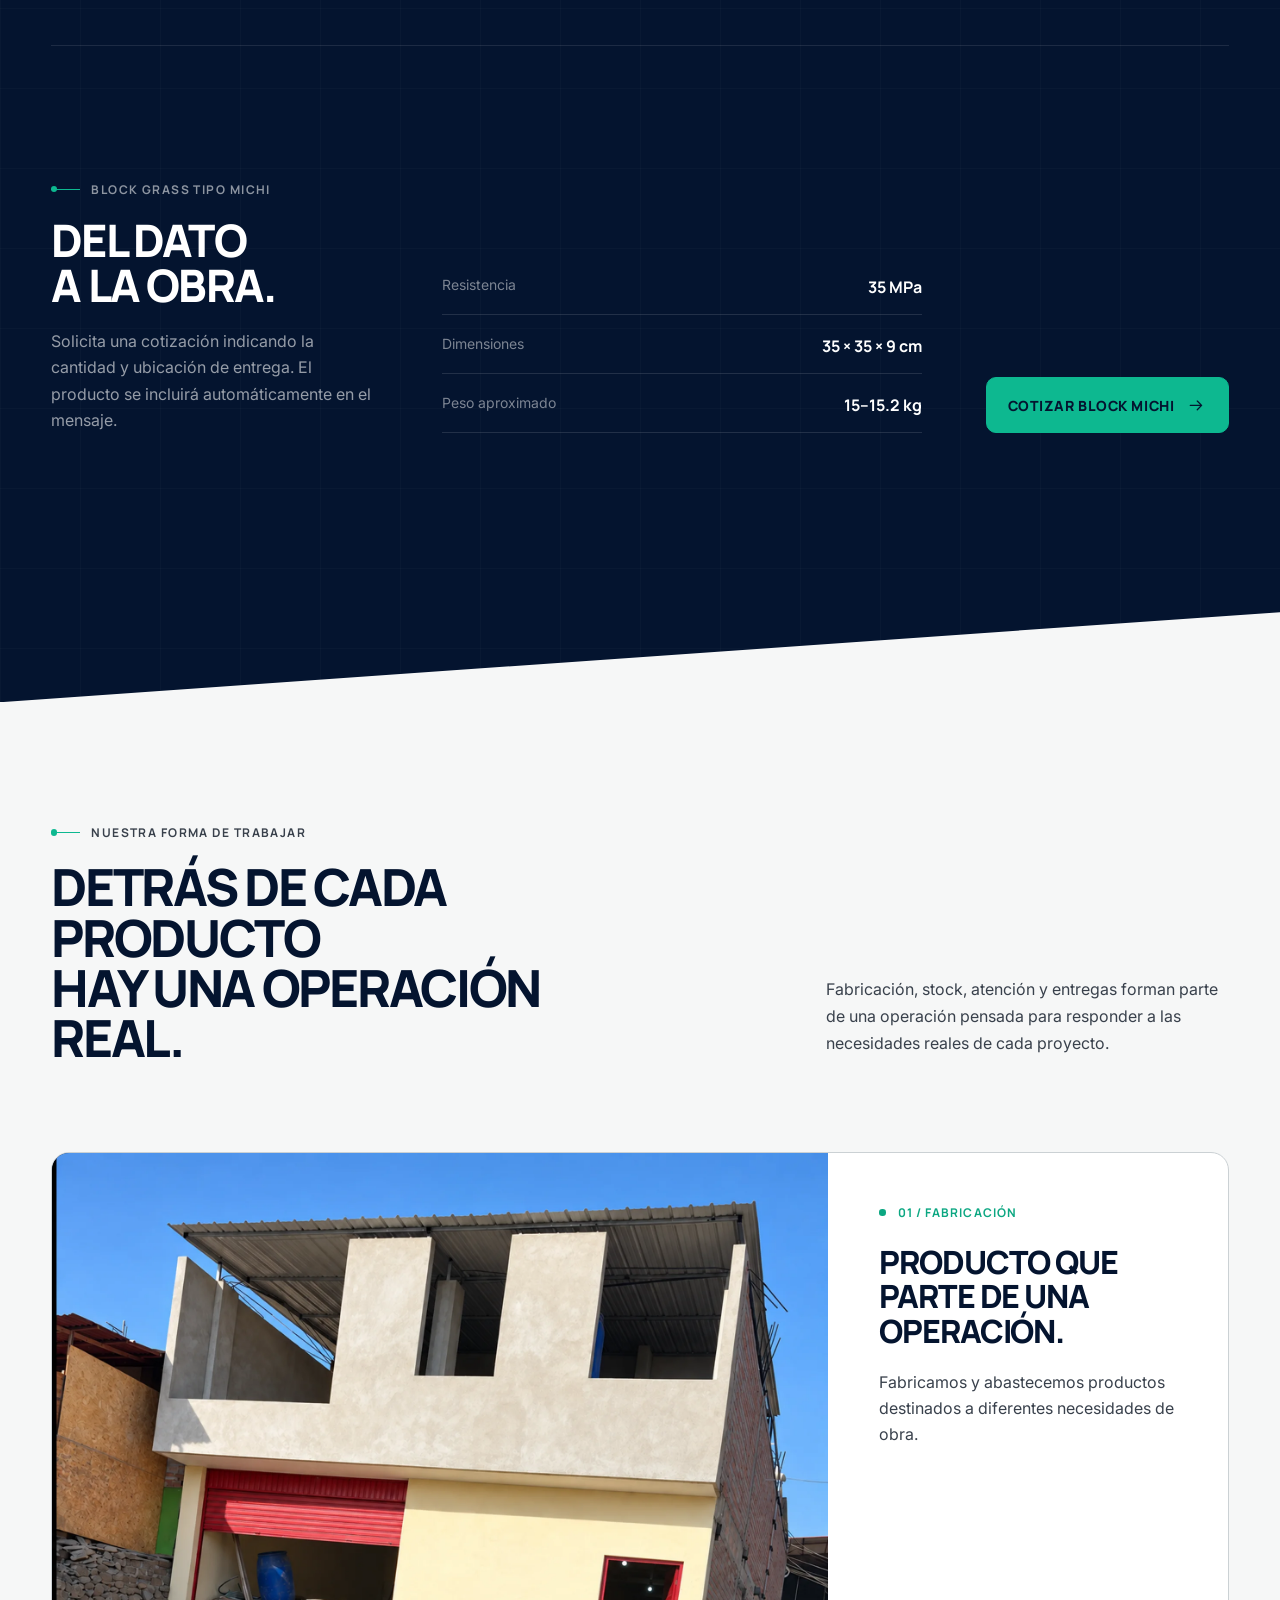
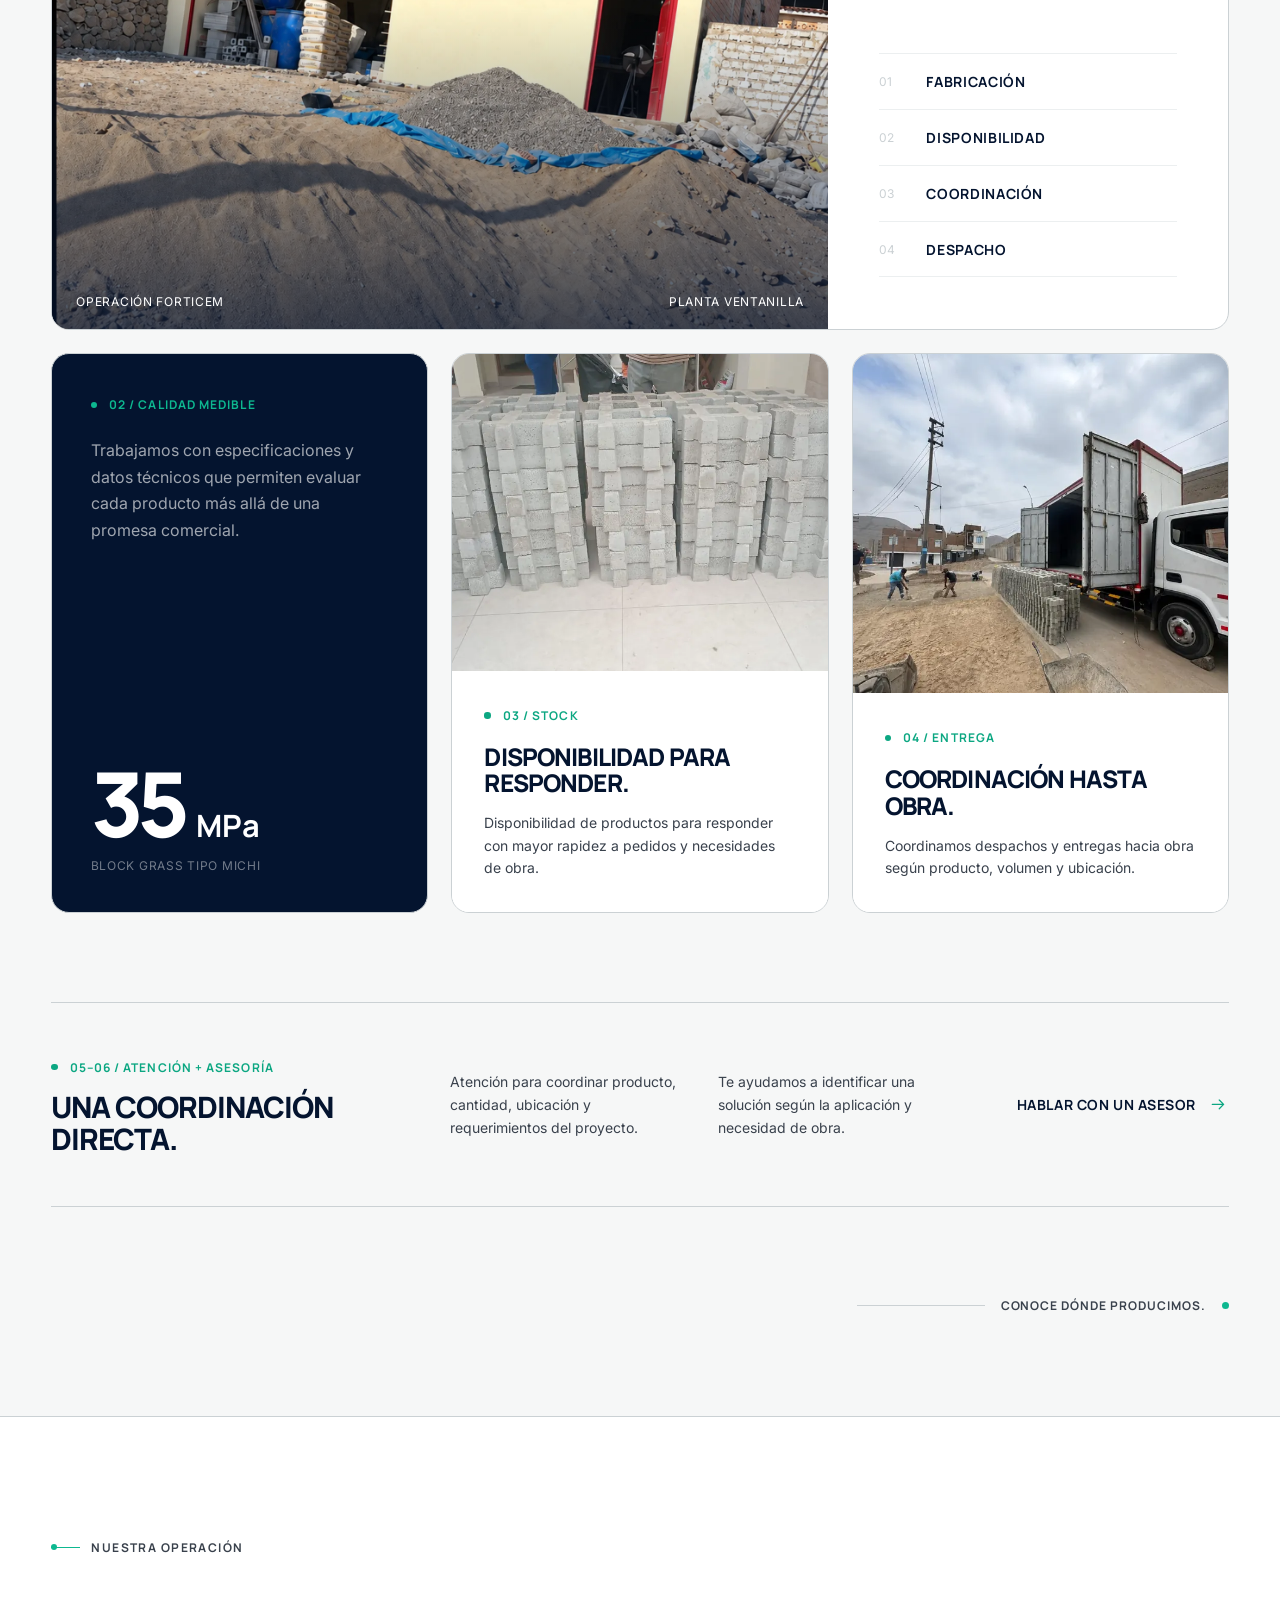
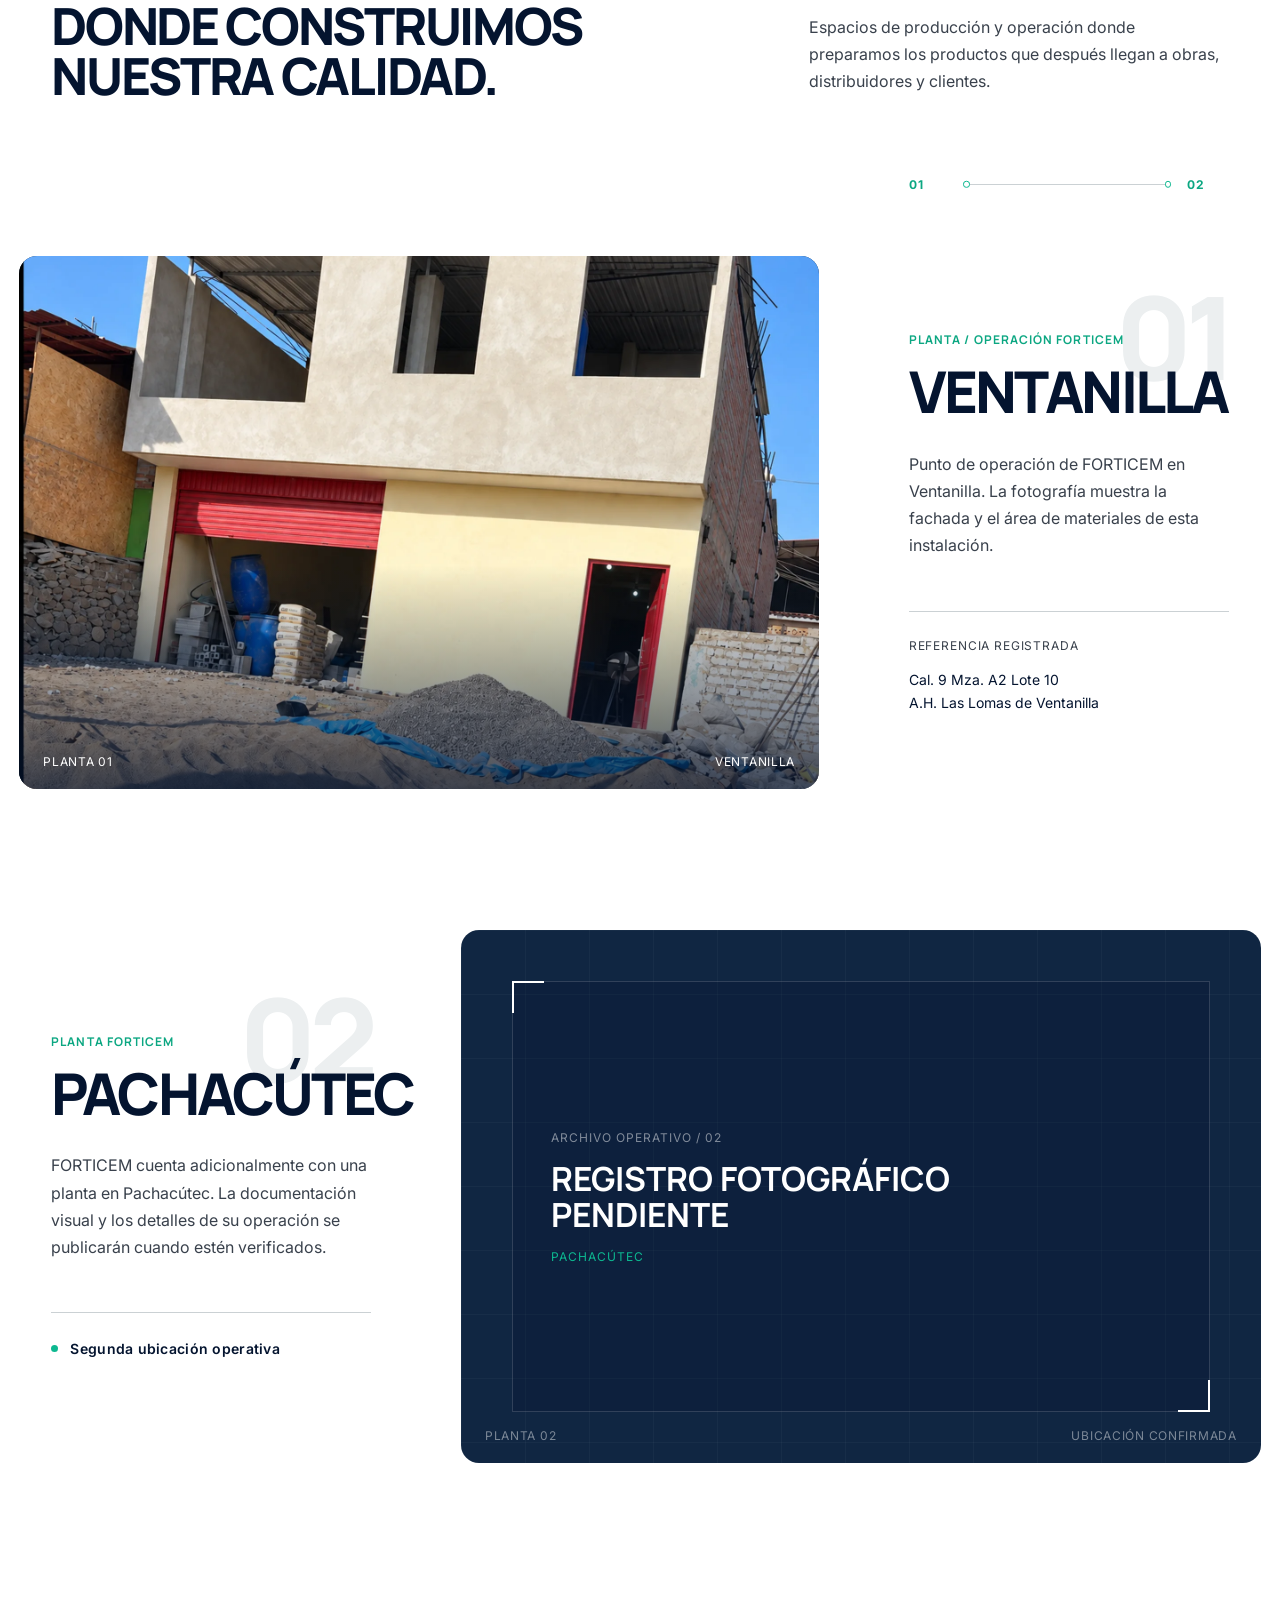
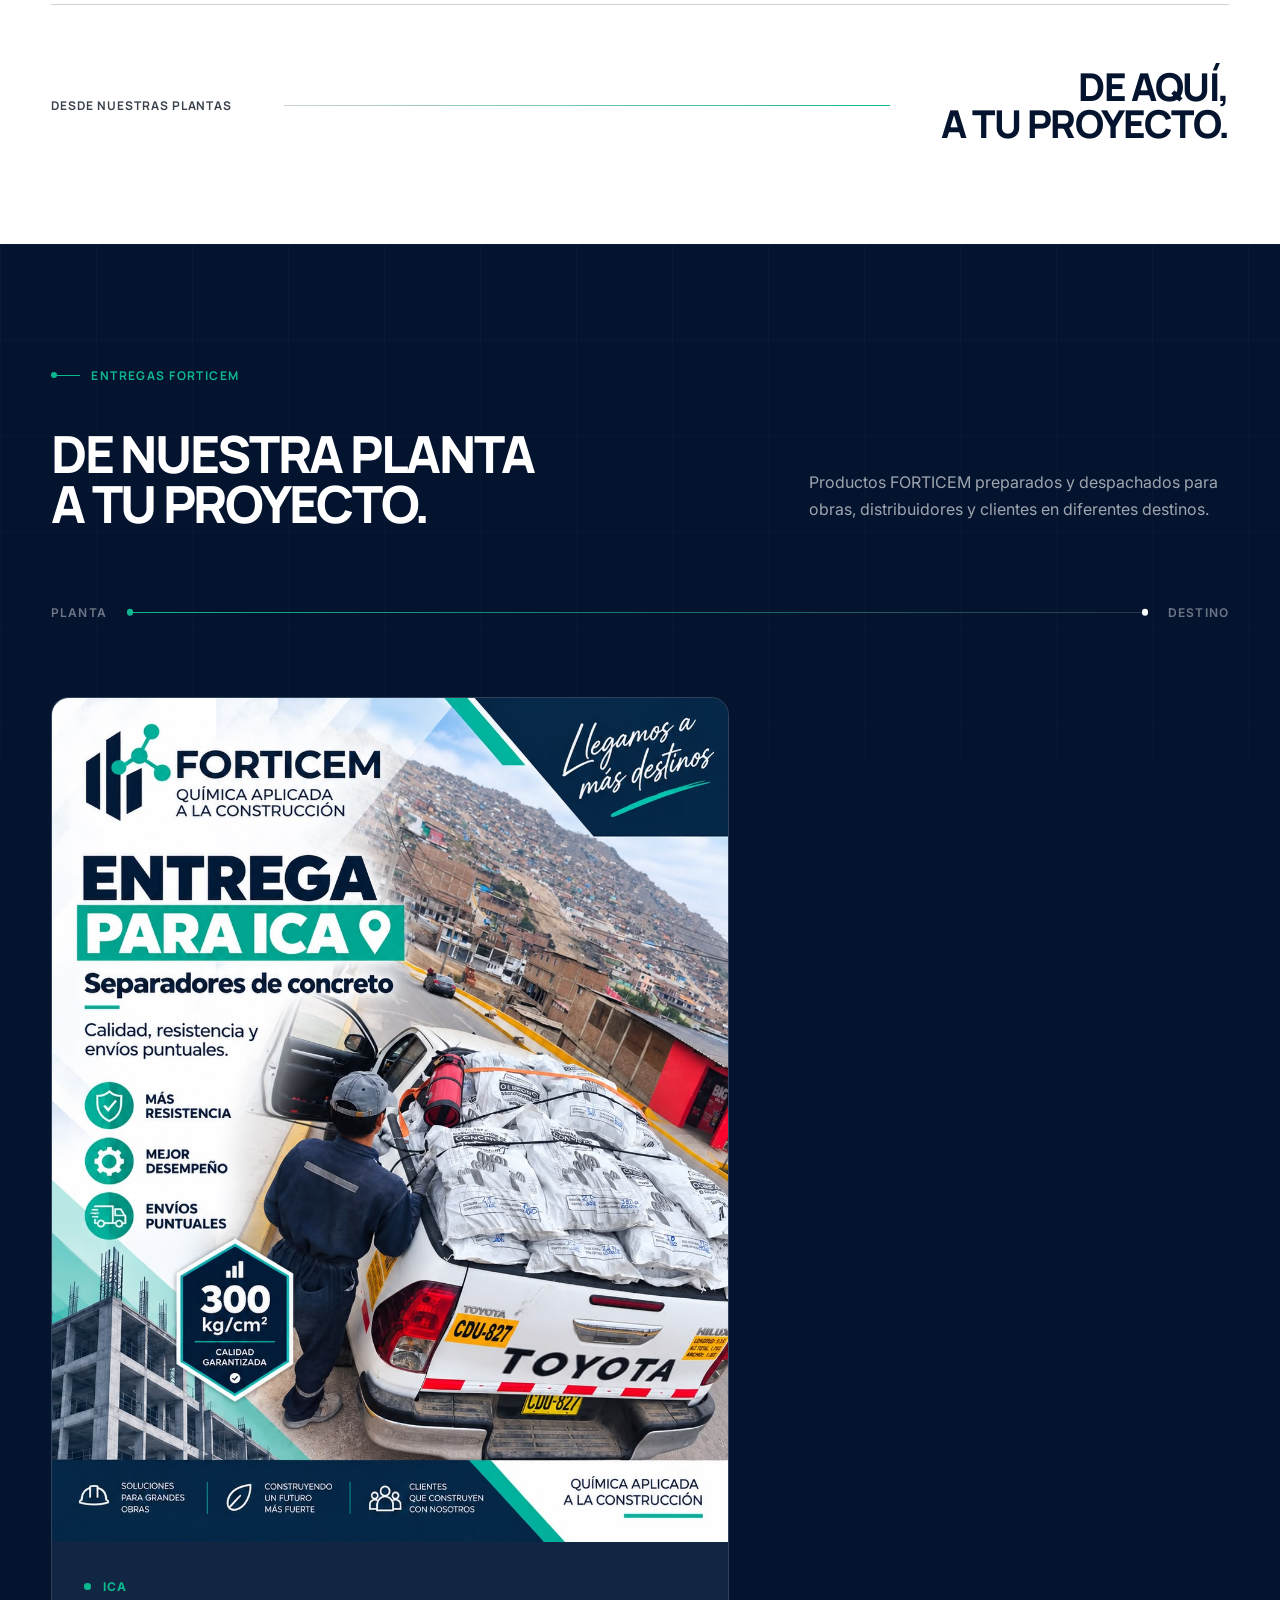
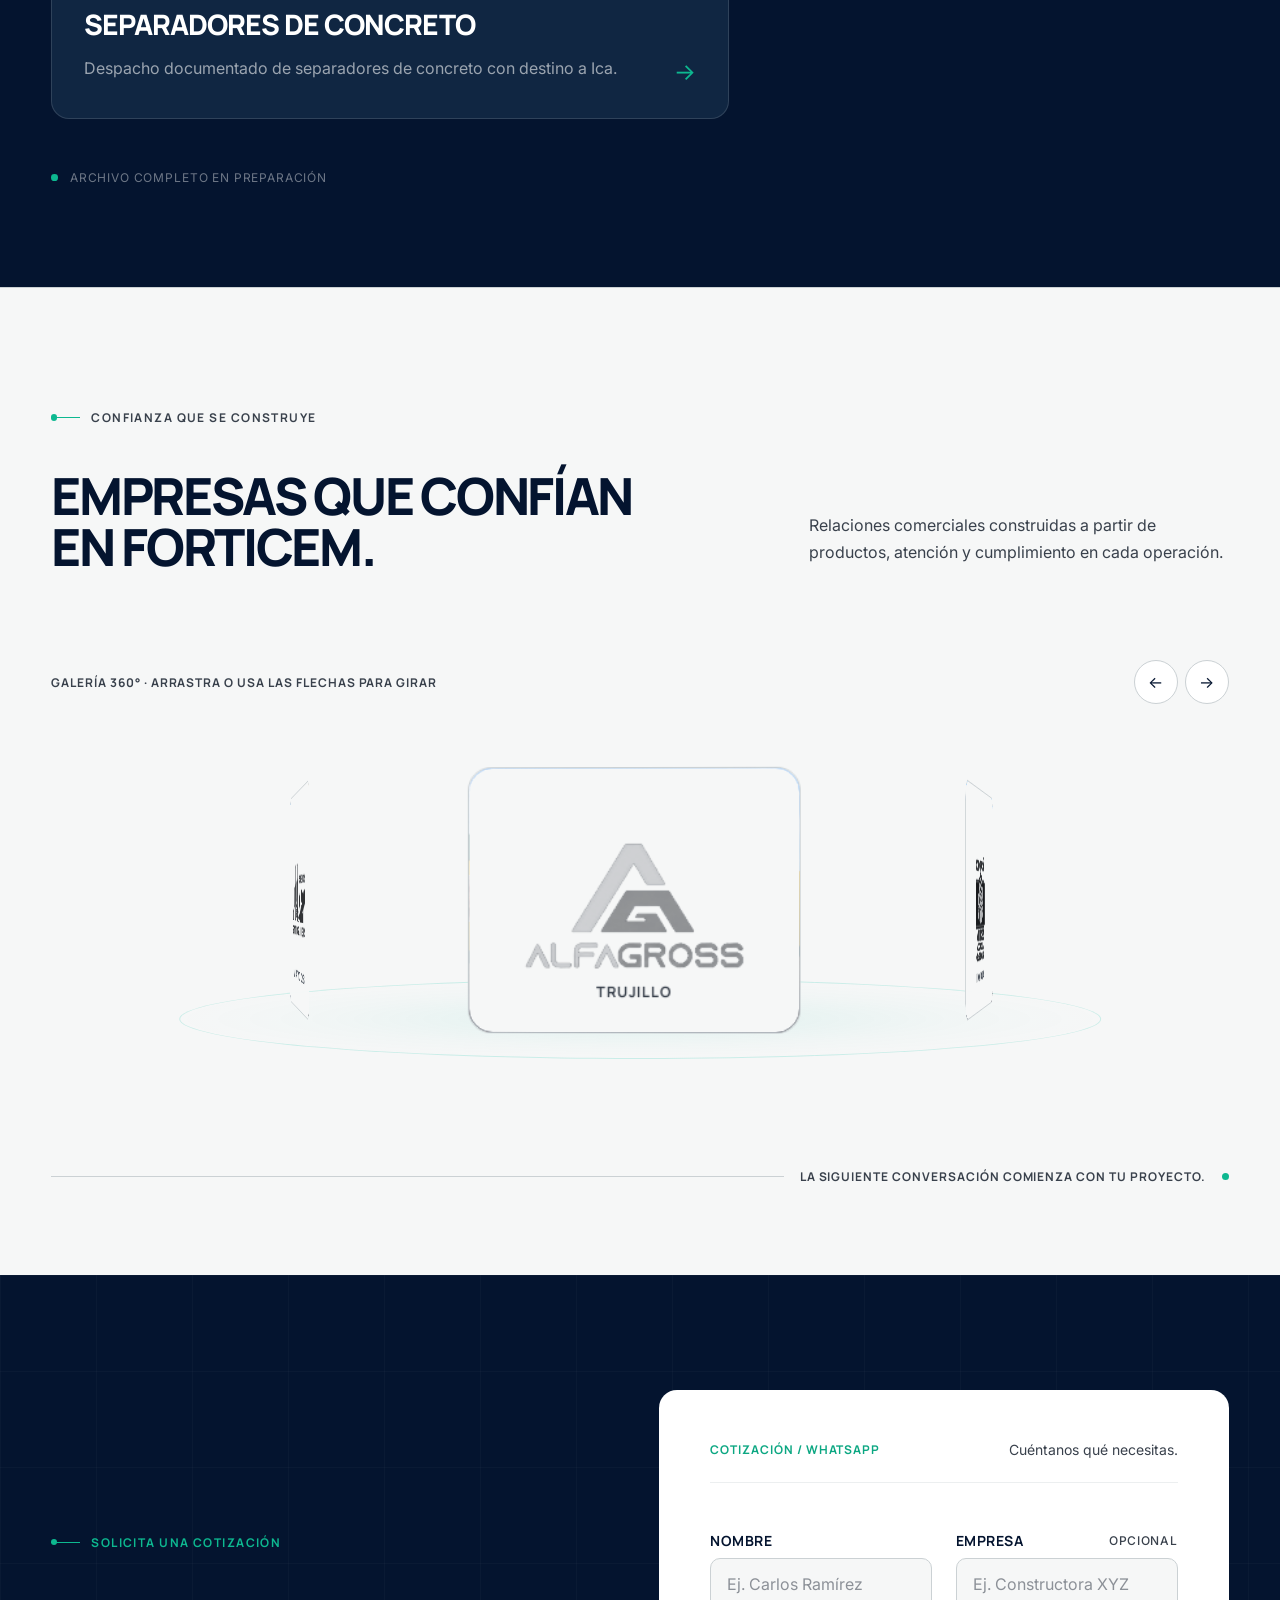
==== commit 3cded749: "Agrega cotizacion rapida flotante por WhatsApp" ====
--- a/index.html
+++ b/index.html
@@ -45,8 +45,8 @@
     />
     <link href="https://fonts.googleapis.com/css2?family=Inter:wght@400;500;600&family=Manrope:wght@500;600;700;800&display=swap" rel="stylesheet" media="print" onload="this.media='all'" />
     <noscript><link href="https://fonts.googleapis.com/css2?family=Inter:wght@400;500;600&family=Manrope:wght@500;600;700;800&display=swap" rel="stylesheet" /></noscript>
-    <link rel="stylesheet" href="styles.css?v=20260921-performance2" />
-    <script type="module" src="app.js?v=20260921-performance4"></script>
+    <link rel="stylesheet" href="styles.css?v=20260922-whatsapp1" />
+    <script type="module" src="app.js?v=20260922-whatsapp1"></script>
   </head>
   <body>
     <a class="skip-link" href="#inicio">Saltar al contenido</a>
--- a/styles.css
+++ b/styles.css
@@ -7290,3 +7290,84 @@
     grid-template-columns: 1fr;
   }
 }
+
+.whatsapp-quick-quote {
+  position: fixed;
+  right: clamp(1rem, 2.5vw, 2rem);
+  bottom: max(1rem, env(safe-area-inset-bottom));
+  z-index: 95;
+  display: inline-flex;
+  align-items: center;
+  gap: 0.75rem;
+  min-height: 4rem;
+  padding: 0.6rem 1rem 0.6rem 0.65rem;
+  border: 1px solid rgb(255 255 255 / 28%);
+  border-radius: 999px;
+  color: var(--color-white);
+  background: #168a5b;
+  box-shadow: 0 0.9rem 2.4rem rgb(4 20 47 / 30%);
+  transition: background-color var(--transition-fast), box-shadow var(--transition-fast), transform var(--transition-fast);
+}
+
+.whatsapp-quick-quote:hover,
+.whatsapp-quick-quote:focus-visible {
+  color: var(--color-white);
+  background: #11764d;
+  box-shadow: 0 1.1rem 2.8rem rgb(4 20 47 / 38%);
+  transform: translateY(-0.18rem);
+}
+
+.whatsapp-quick-quote__icon {
+  display: grid;
+  width: 2.75rem;
+  height: 2.75rem;
+  flex: 0 0 auto;
+  border-radius: 50%;
+  color: #168a5b;
+  background: var(--color-white);
+  place-items: center;
+}
+
+.whatsapp-quick-quote__icon svg {
+  width: 1.8rem;
+  height: 1.8rem;
+  fill: currentcolor;
+}
+
+.whatsapp-quick-quote__copy {
+  display: grid;
+  gap: 0.08rem;
+  text-align: left;
+}
+
+.whatsapp-quick-quote__copy strong {
+  font-family: var(--font-display);
+  font-size: 0.86rem;
+  line-height: 1.2;
+}
+
+.whatsapp-quick-quote__copy small {
+  color: rgb(255 255 255 / 78%);
+  font-size: 0.68rem;
+  line-height: 1.2;
+}
+
+@media (max-width: 47.99rem) {
+  .whatsapp-quick-quote {
+    right: 0.8rem;
+    bottom: max(0.8rem, env(safe-area-inset-bottom));
+    min-height: 3.6rem;
+    padding: 0.5rem 0.85rem 0.5rem 0.55rem;
+  }
+
+  .whatsapp-quick-quote__icon {
+    width: 2.5rem;
+    height: 2.5rem;
+  }
+}
+
+@media (prefers-reduced-motion: reduce) {
+  .whatsapp-quick-quote {
+    transition: none;
+  }
+}
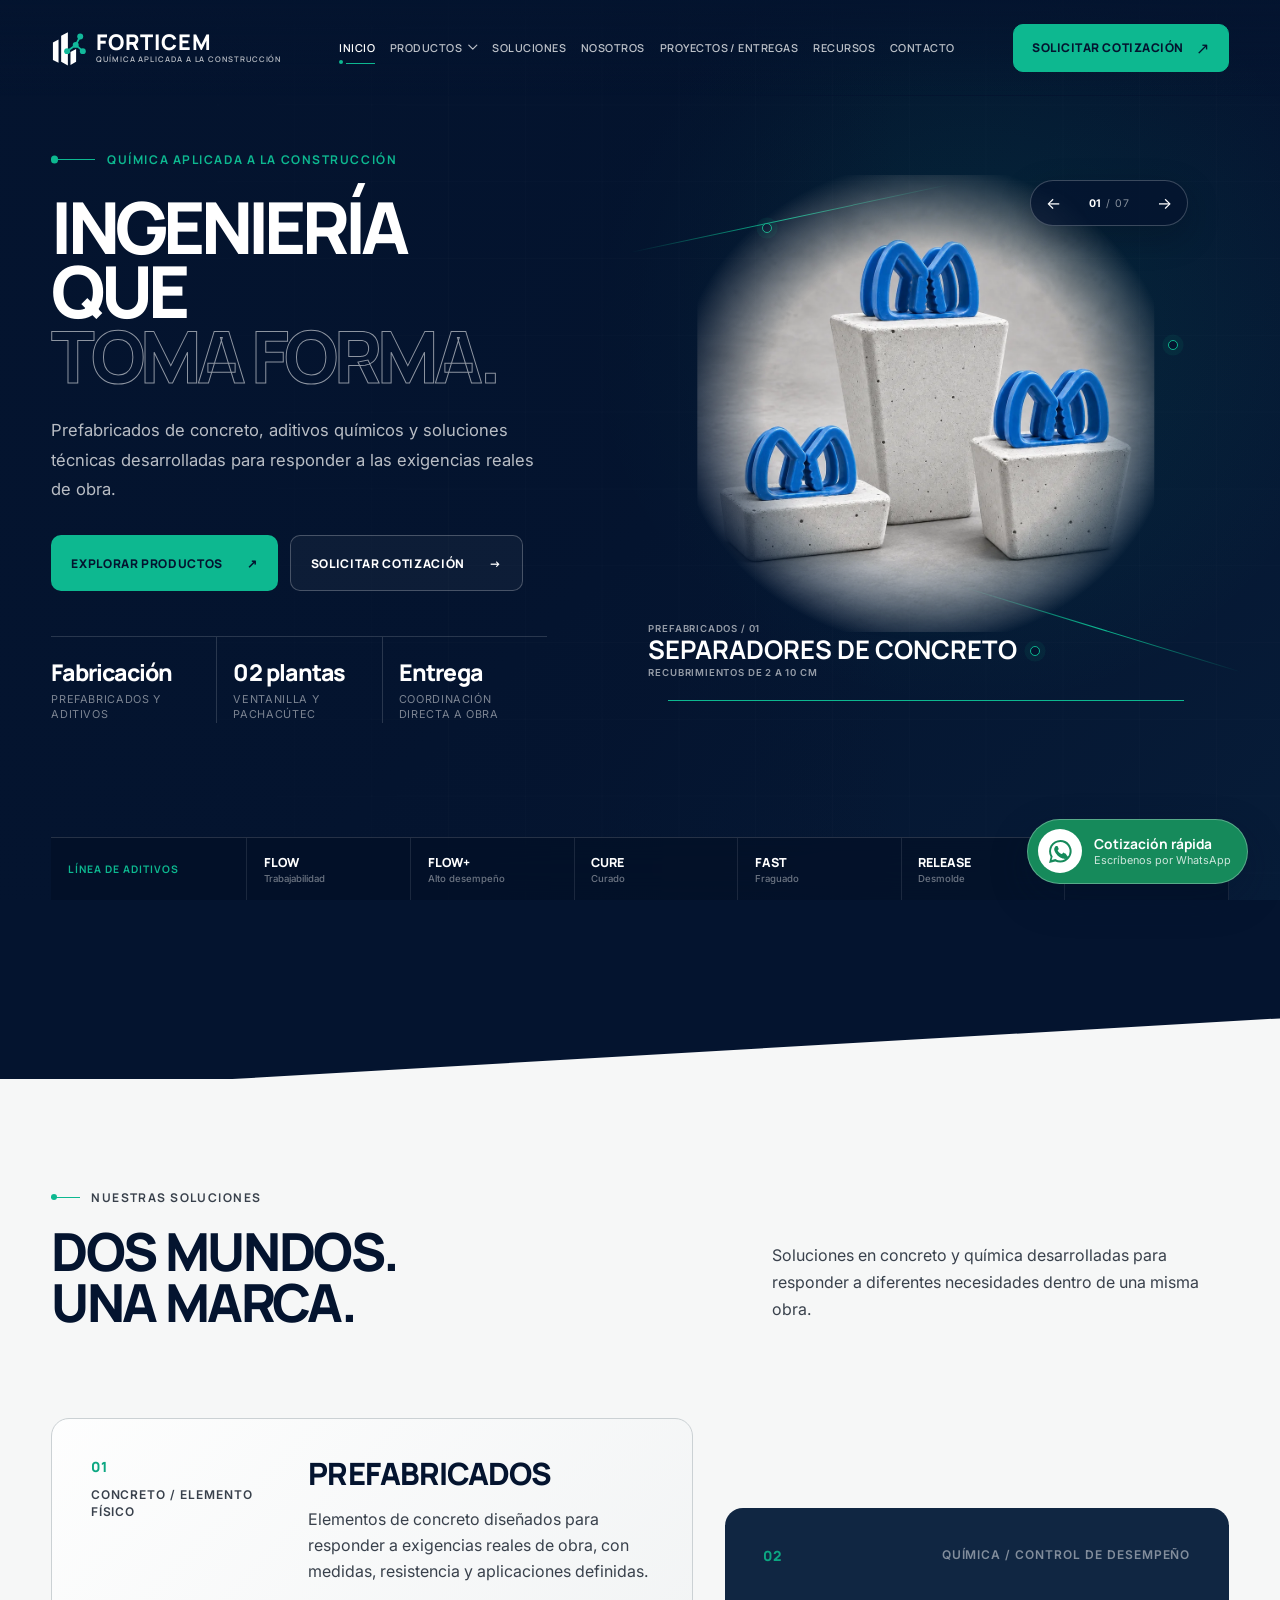
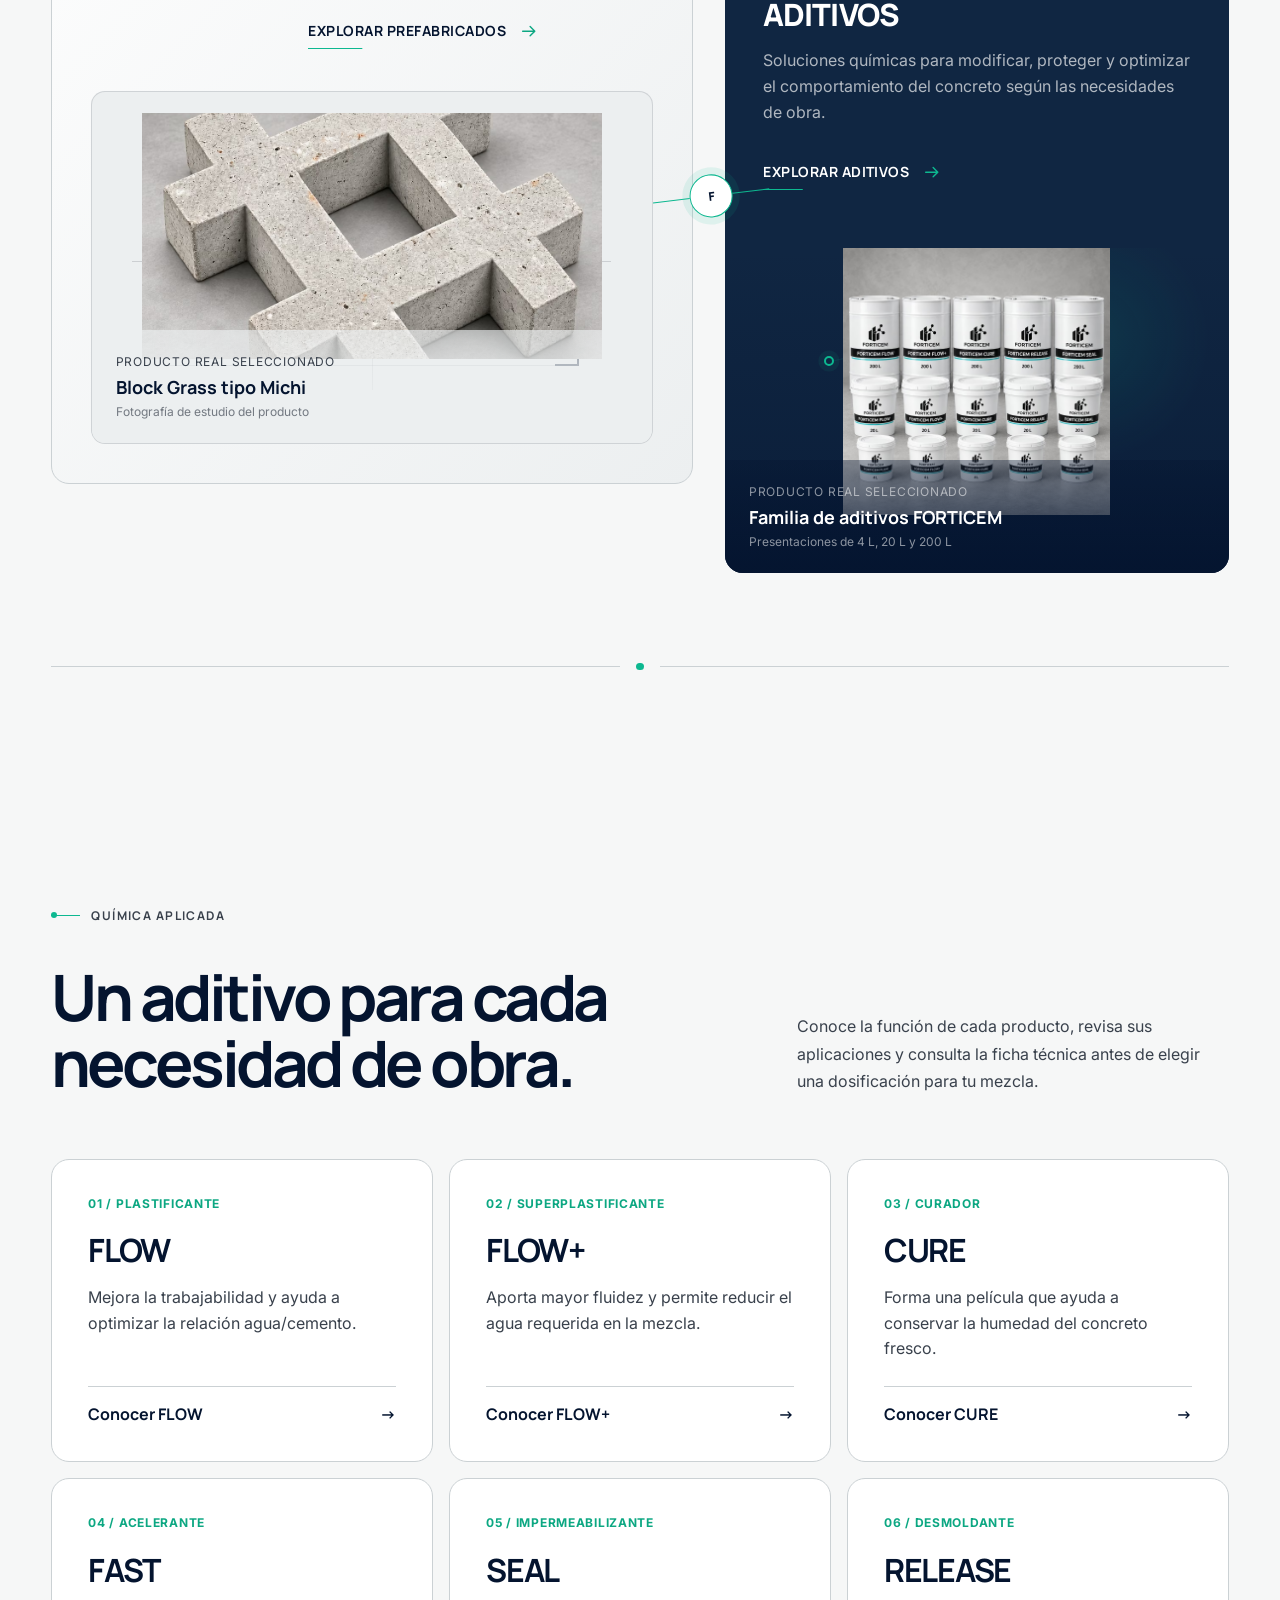
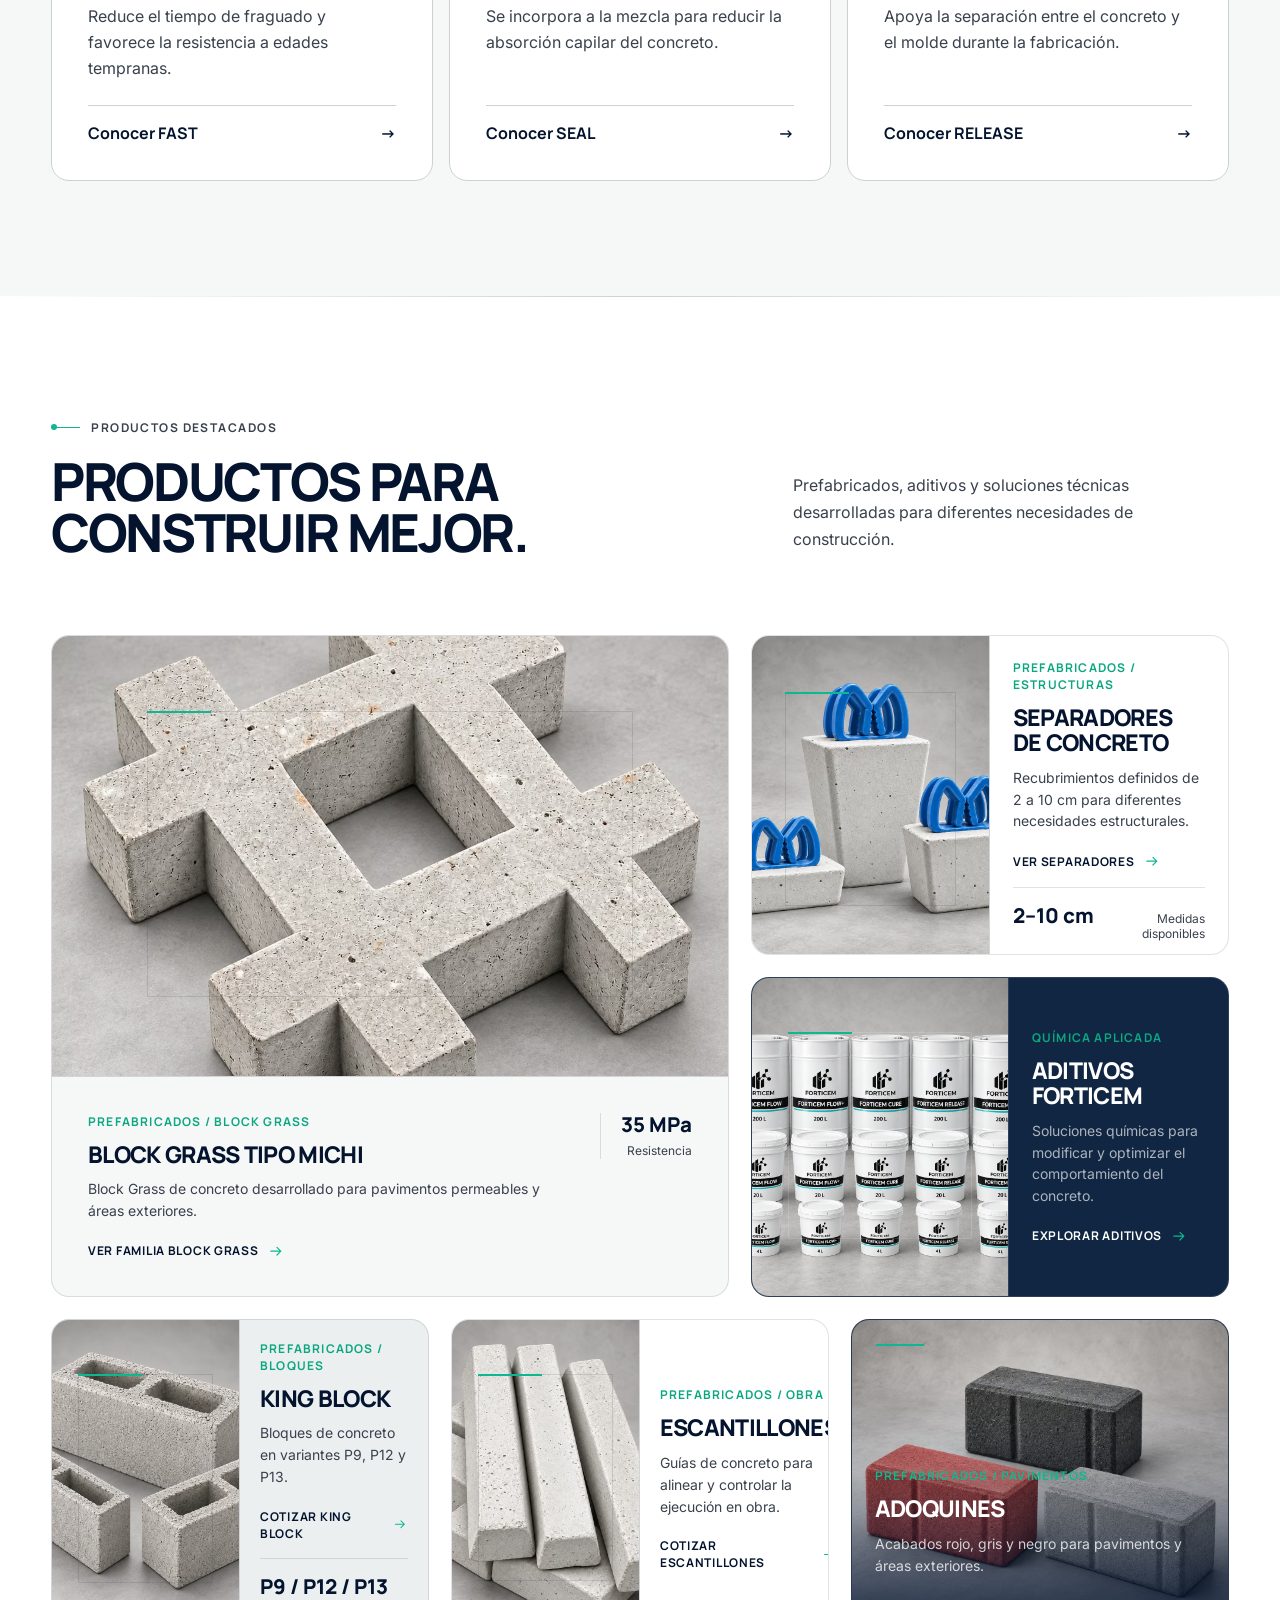
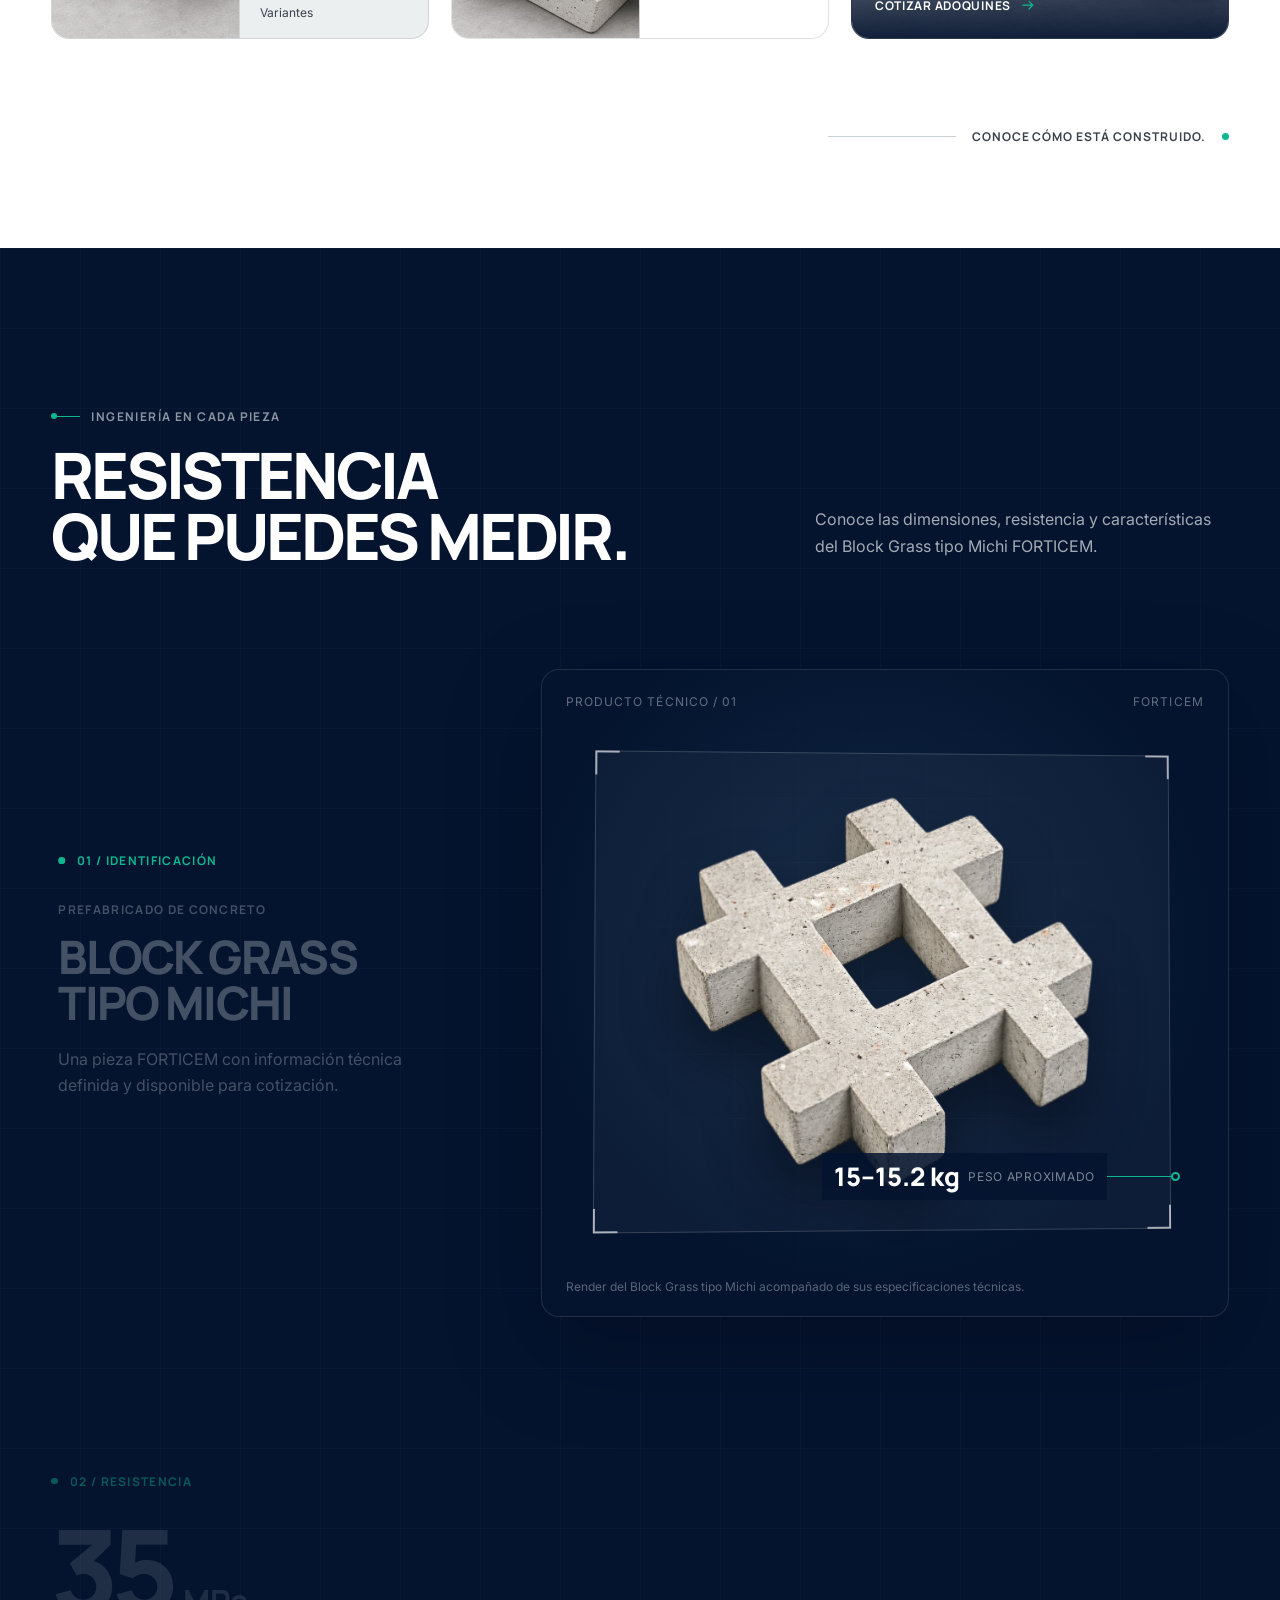
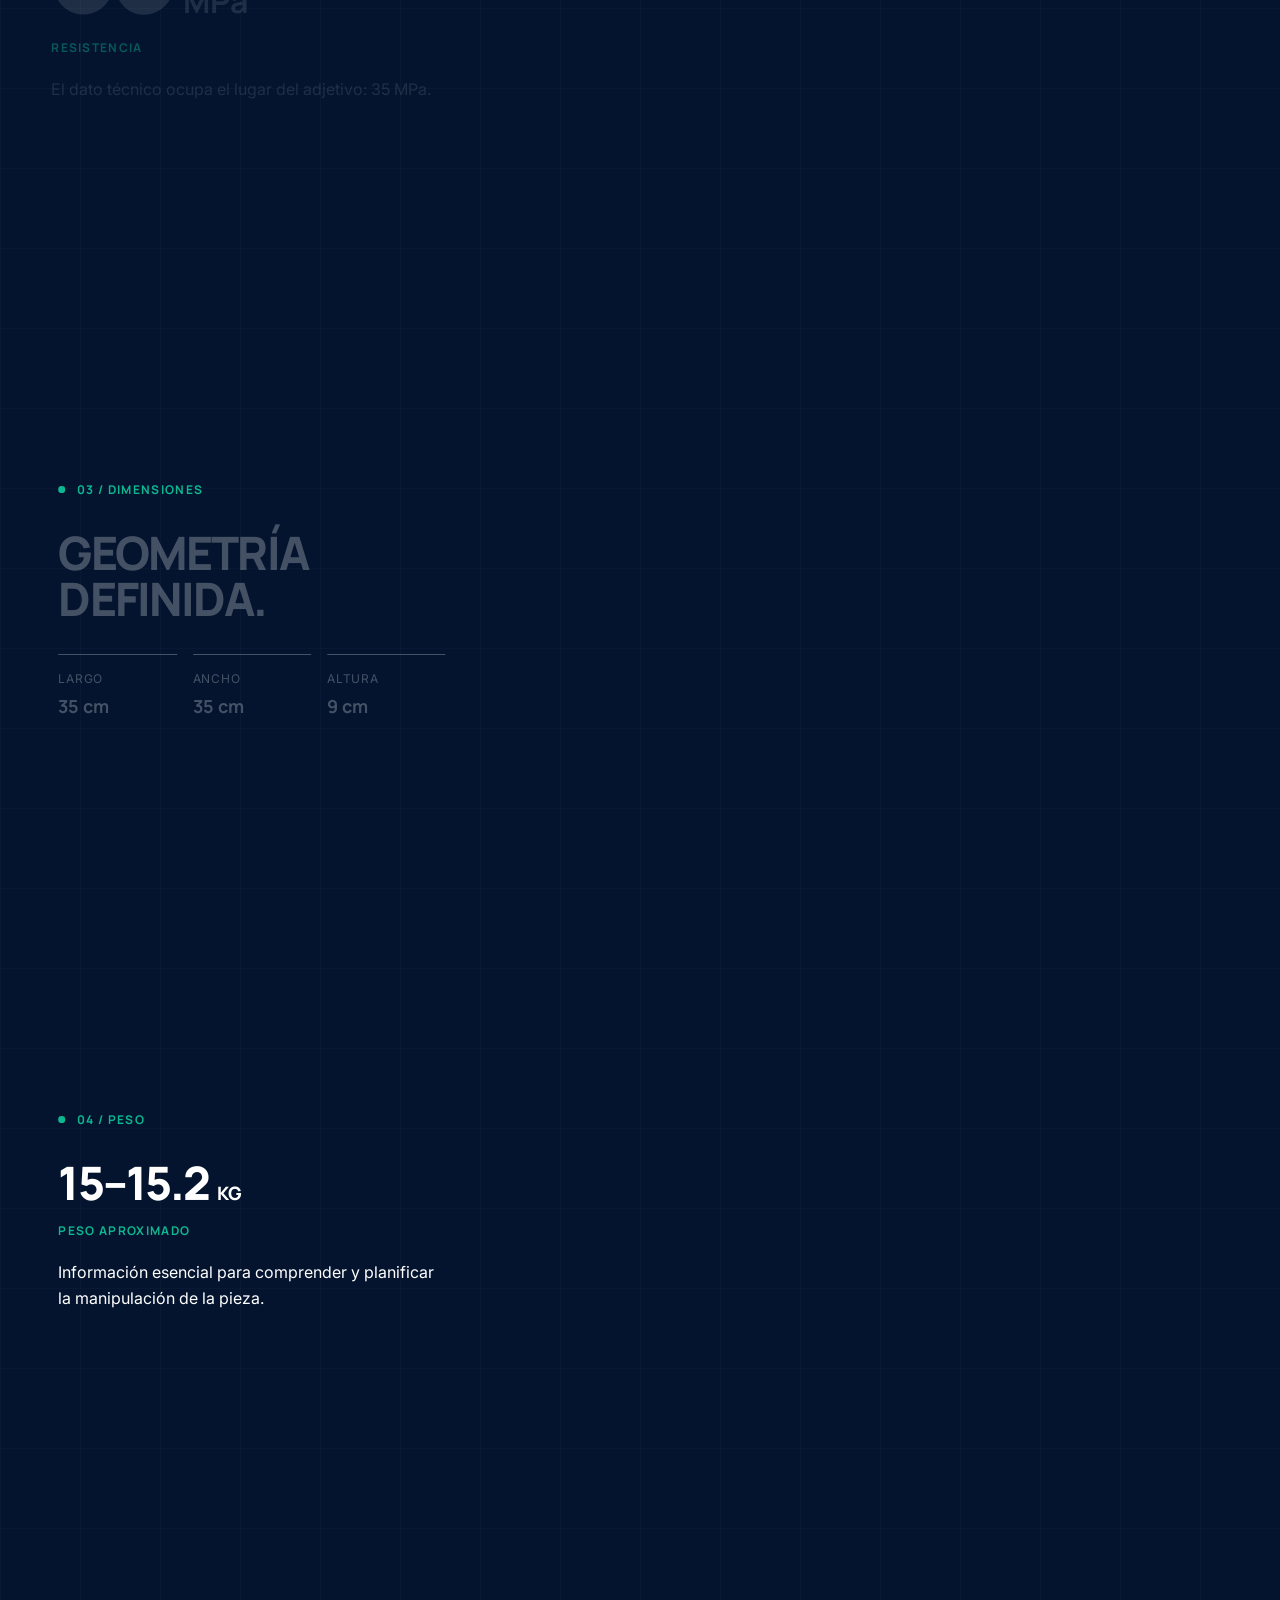
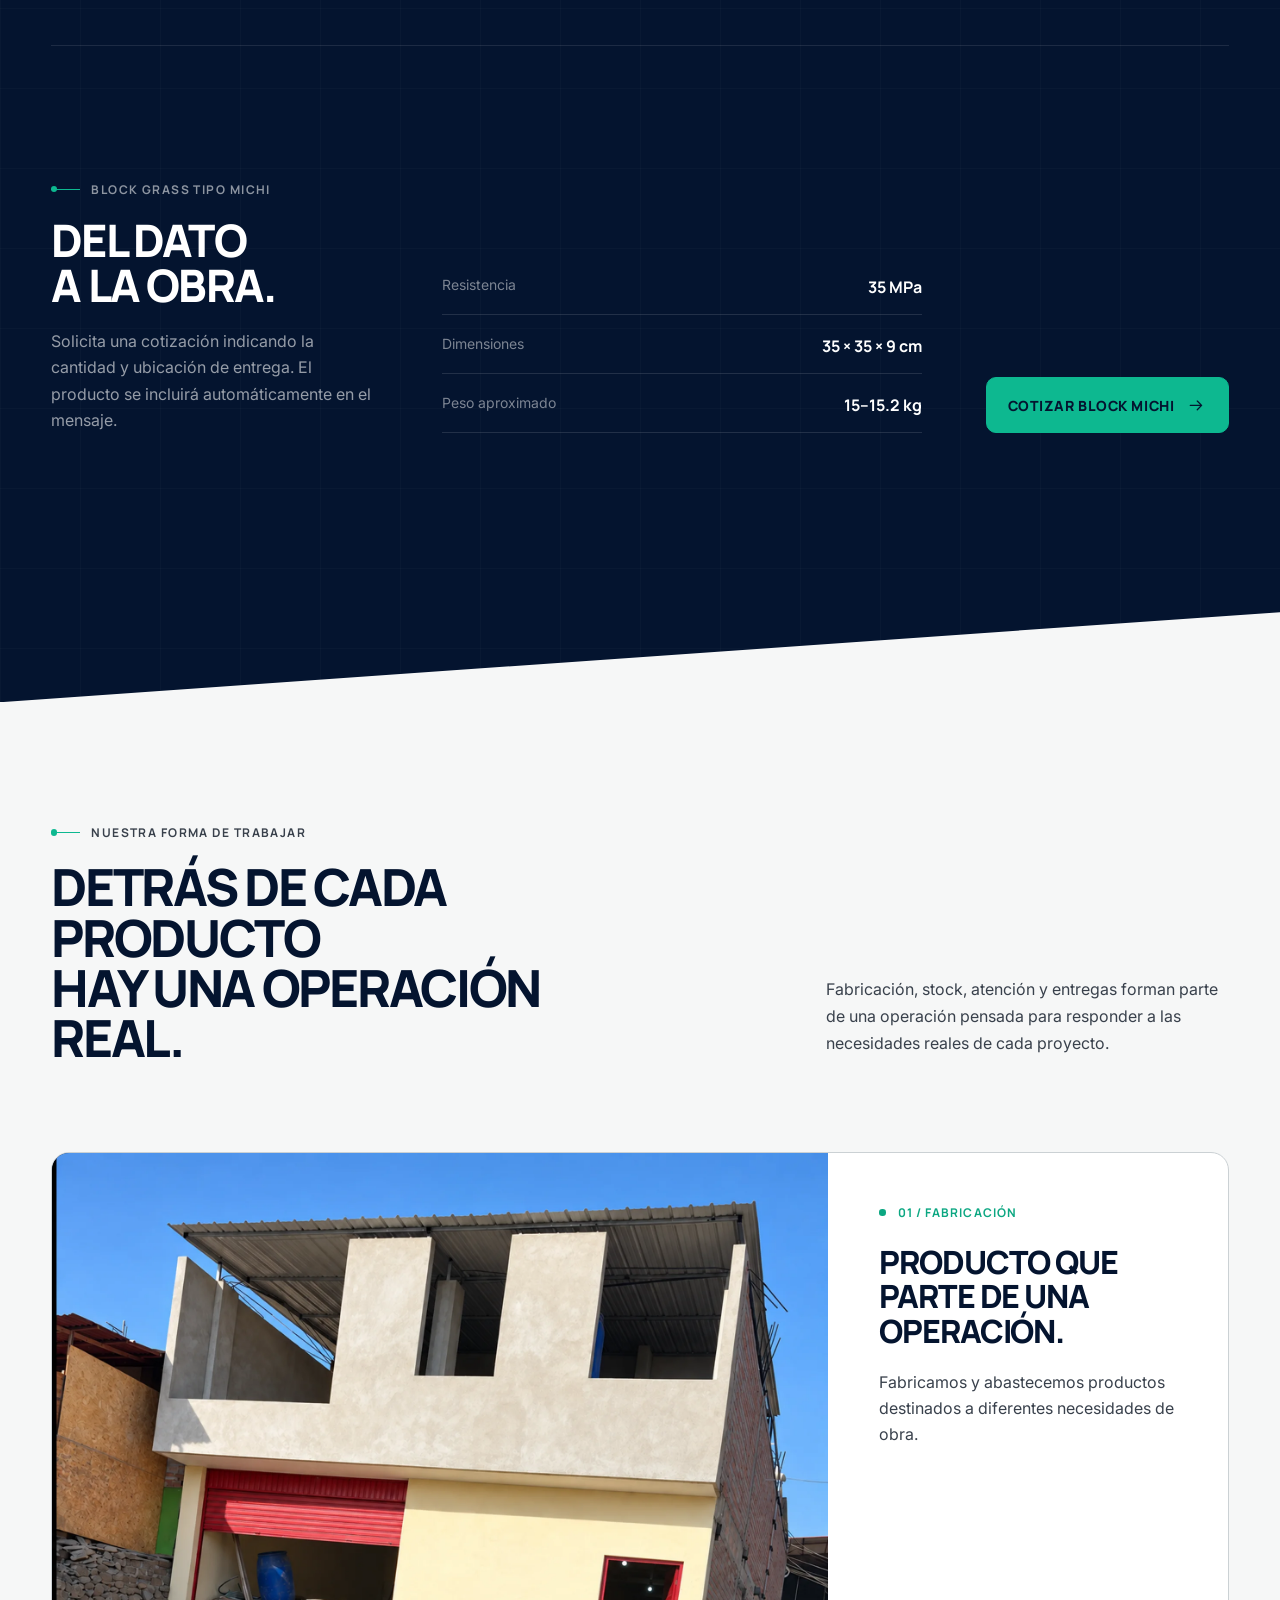
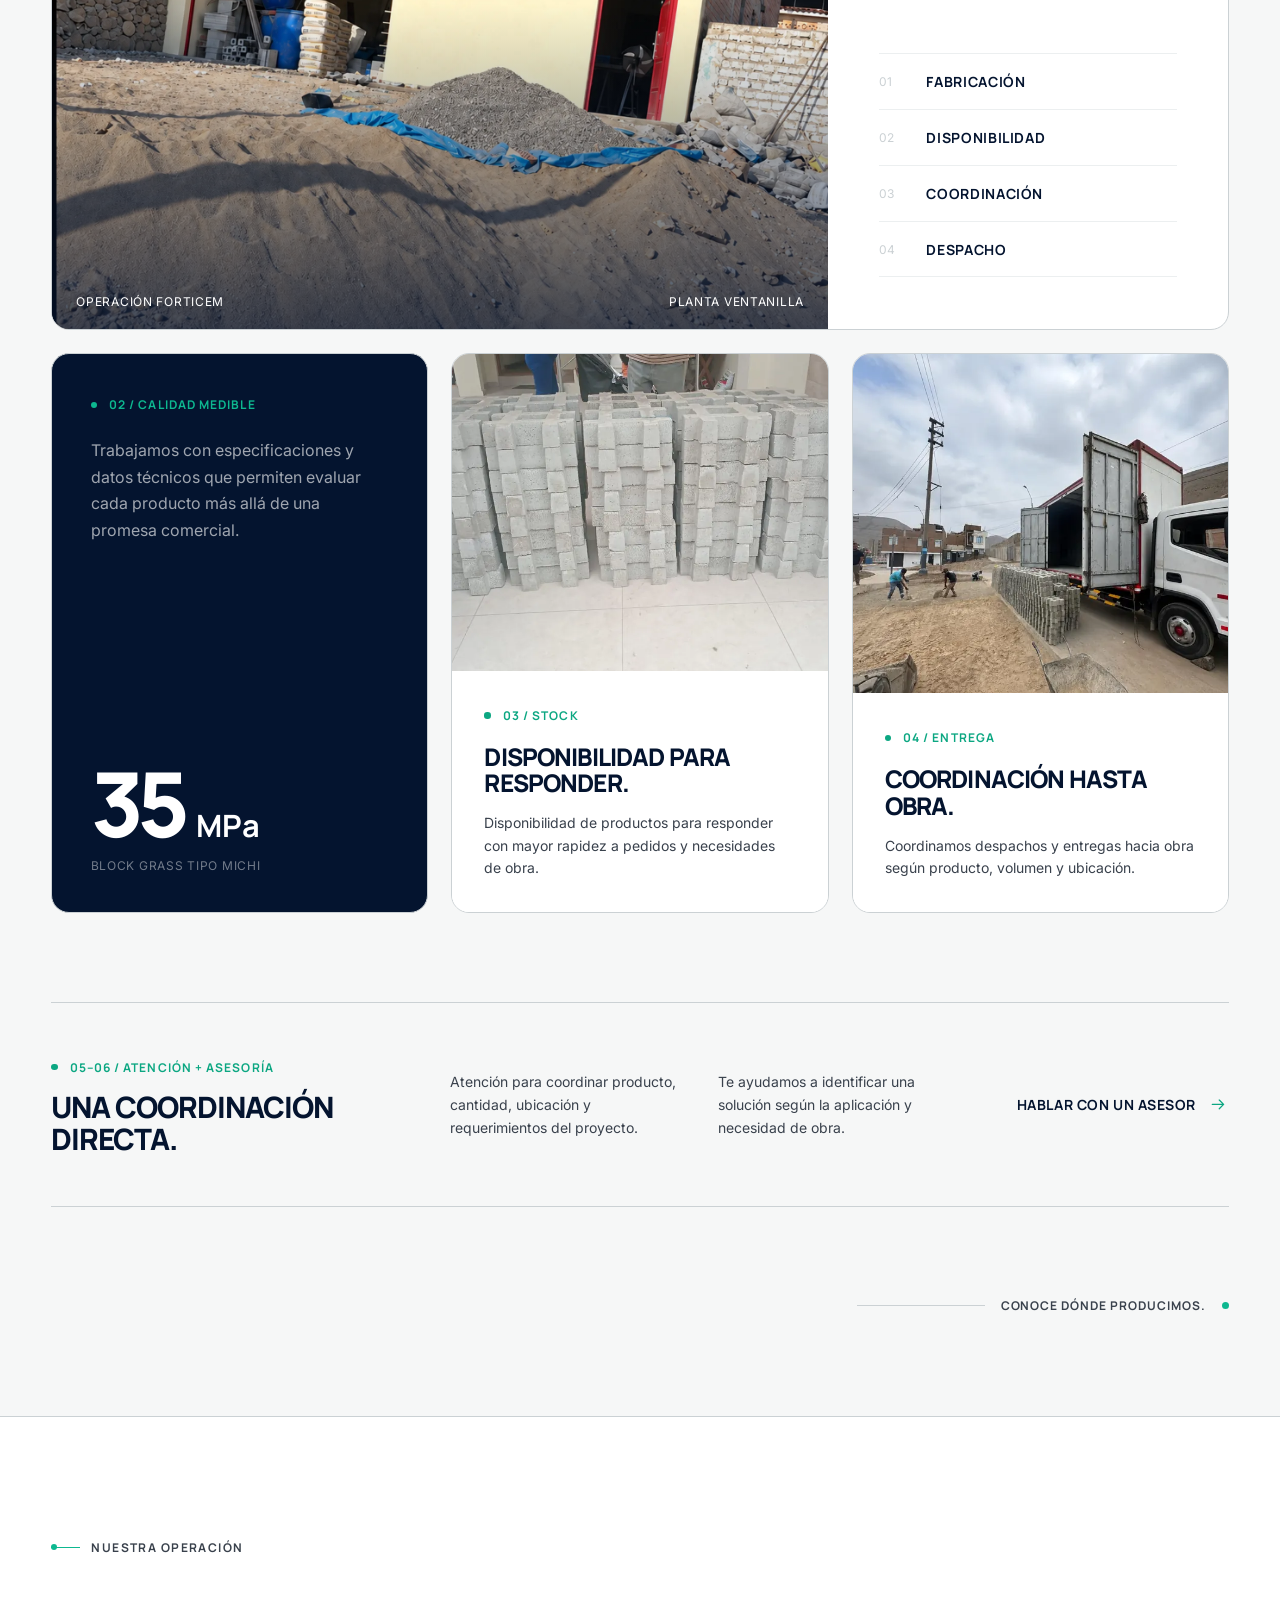
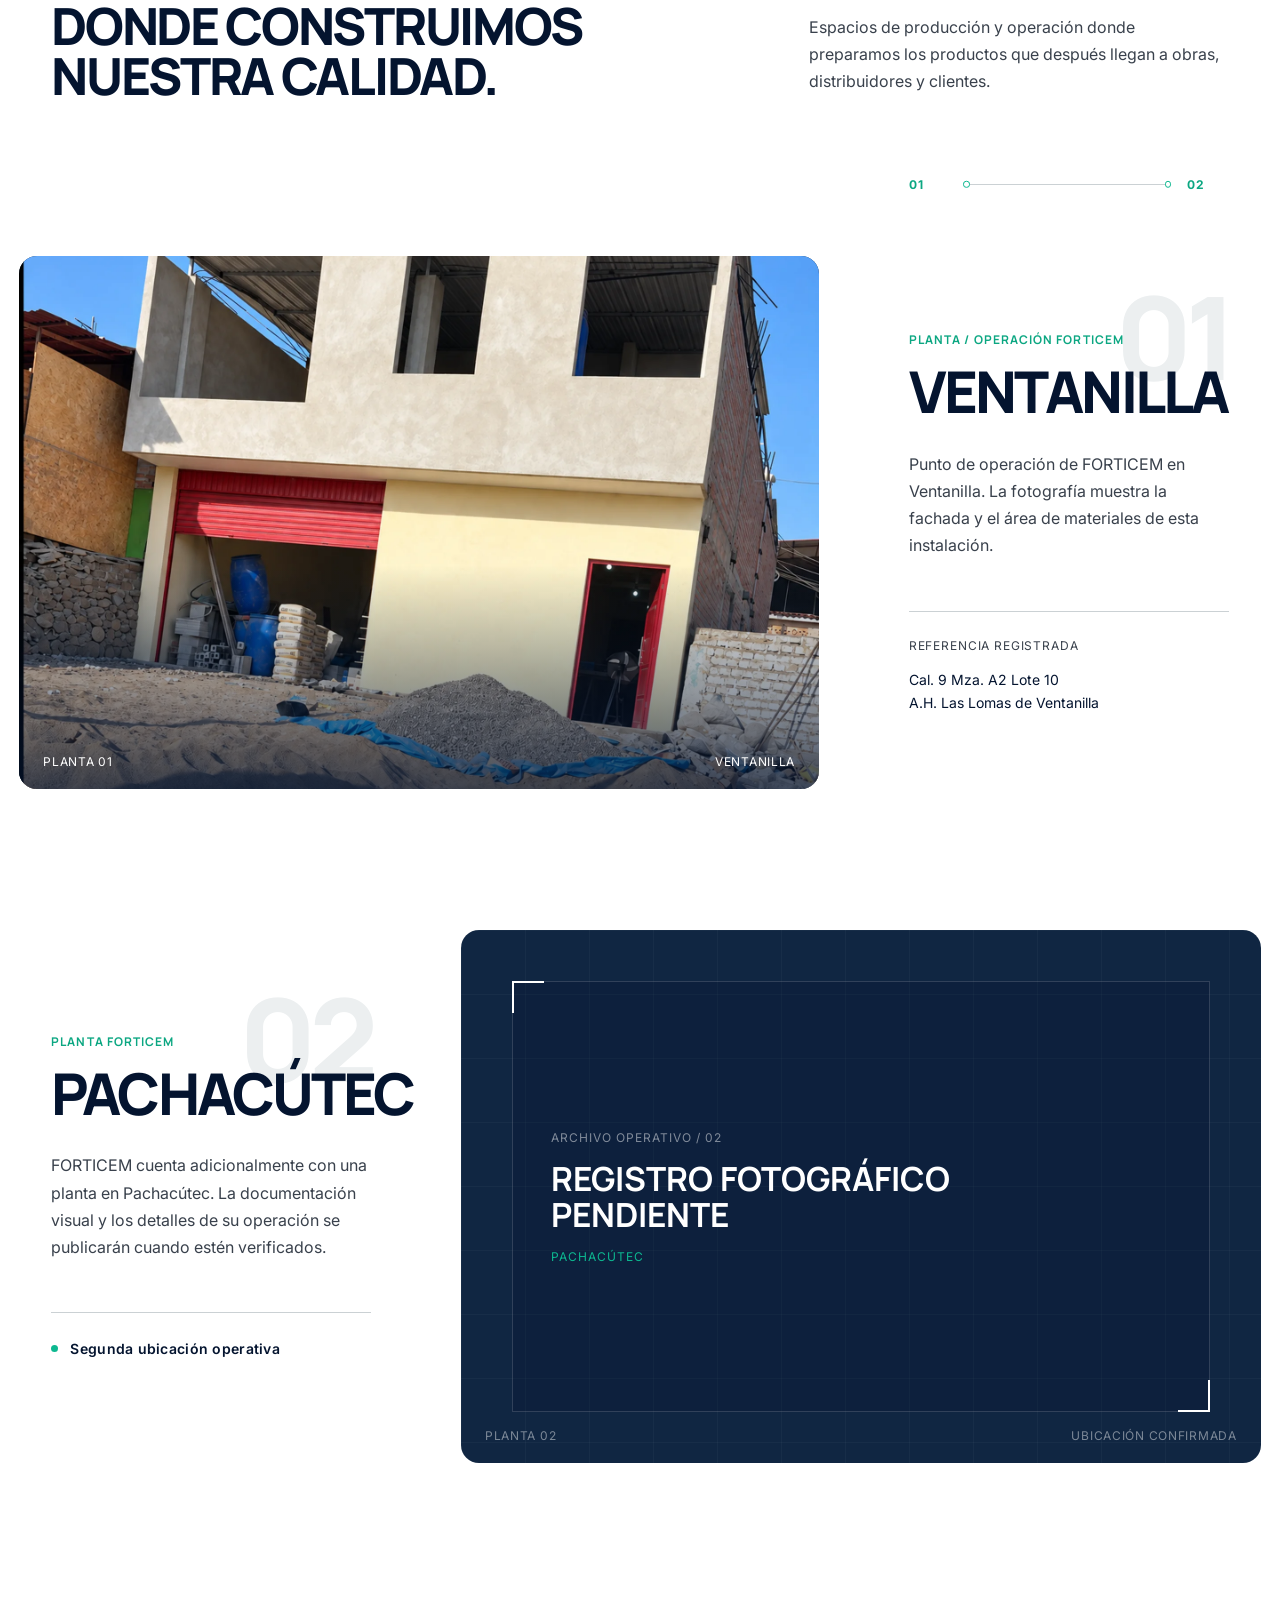
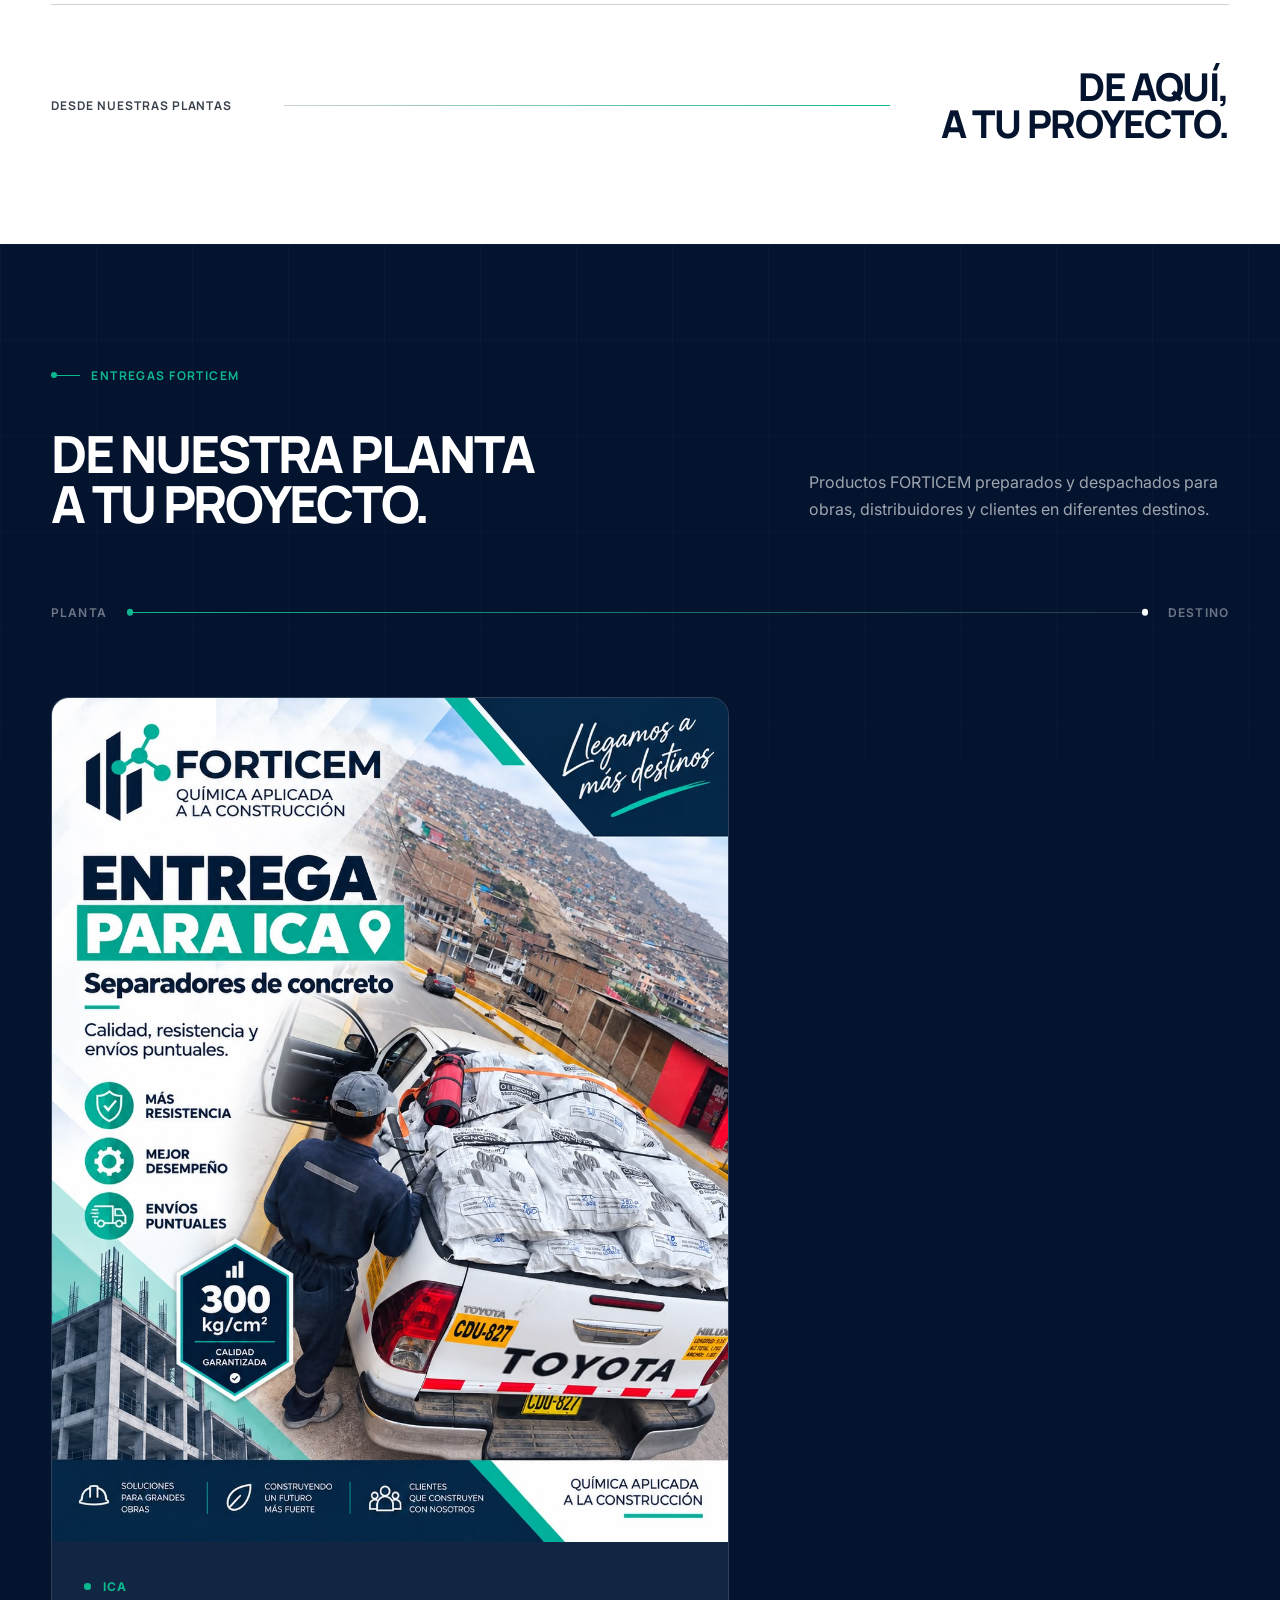
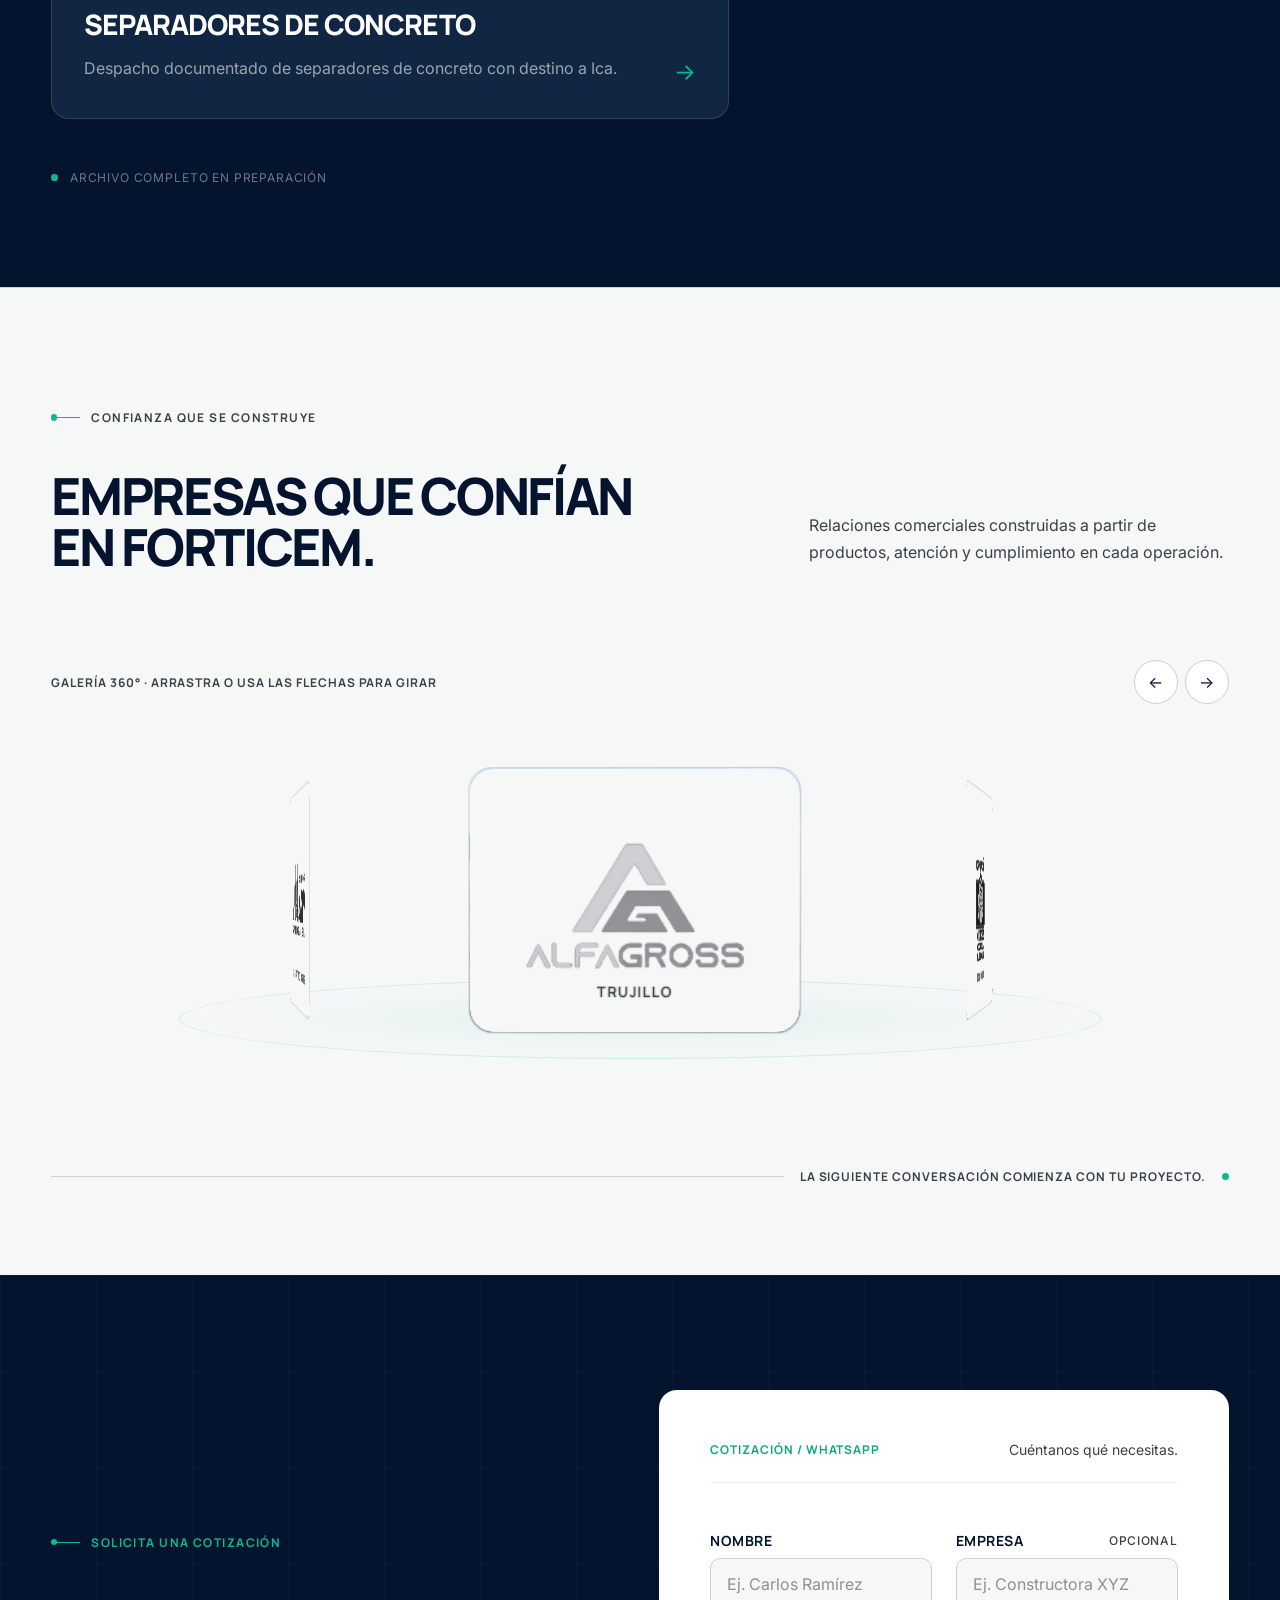
==== commit 58cef231: "Agrega movimiento progresivo a cotizacion y productos" ====
--- a/index.html
+++ b/index.html
@@ -45,8 +45,8 @@
     />
     <link href="https://fonts.googleapis.com/css2?family=Inter:wght@400;500;600&family=Manrope:wght@500;600;700;800&display=swap" rel="stylesheet" media="print" onload="this.media='all'" />
     <noscript><link href="https://fonts.googleapis.com/css2?family=Inter:wght@400;500;600&family=Manrope:wght@500;600;700;800&display=swap" rel="stylesheet" /></noscript>
-    <link rel="stylesheet" href="styles.css?v=20260922-whatsapp1" />
-    <script type="module" src="app.js?v=20260922-whatsapp1"></script>
+    <link rel="stylesheet" href="styles.css?v=20260922-motion1" />
+    <script type="module" src="app.js?v=20260922-motion1"></script>
   </head>
   <body>
     <a class="skip-link" href="#inicio">Saltar al contenido</a>
--- a/styles.css
+++ b/styles.css
@@ -7309,12 +7309,39 @@
   transition: background-color var(--transition-fast), box-shadow var(--transition-fast), transform var(--transition-fast);
 }
 
+.motion-ready .motion-whatsapp-entry {
+  opacity: 0;
+  transform: translateY(1rem) scale(0.96);
+  transition: opacity 420ms var(--ease-standard), background-color var(--transition-fast), box-shadow var(--transition-fast), transform 420ms var(--ease-standard);
+}
+
+.motion-ready .motion-whatsapp-entry.is-motion-visible {
+  opacity: 1;
+  transform: translateY(0) scale(1);
+}
+
+.motion-ready .motion-whatsapp-entry.is-motion-visible::after {
+  position: absolute;
+  inset: 0;
+  z-index: -1;
+  border: 2px solid rgb(22 138 91 / 55%);
+  border-radius: inherit;
+  content: "";
+  pointer-events: none;
+  animation: whatsapp-ring-once 1100ms 300ms var(--ease-standard) both;
+}
+
 .whatsapp-quick-quote:hover,
 .whatsapp-quick-quote:focus-visible {
   color: var(--color-white);
   background: #11764d;
   box-shadow: 0 1.1rem 2.8rem rgb(4 20 47 / 38%);
   transform: translateY(-0.18rem);
+}
+
+.motion-ready .motion-whatsapp-entry.is-motion-visible:hover,
+.motion-ready .motion-whatsapp-entry.is-motion-visible:focus-visible {
+  transform: translateY(-0.18rem) scale(1);
 }
 
 .whatsapp-quick-quote__icon {
@@ -7352,6 +7379,28 @@
   line-height: 1.2;
 }
 
+.motion-ready .motion-reveal {
+  opacity: 0;
+  transform: translateY(1.25rem);
+  transition: opacity 560ms var(--ease-standard) var(--motion-delay, 0ms), transform 620ms var(--ease-standard) var(--motion-delay, 0ms);
+}
+
+.motion-ready .motion-reveal.is-motion-visible {
+  opacity: 1;
+  transform: translateY(0);
+}
+
+@keyframes whatsapp-ring-once {
+  from {
+    opacity: 0.8;
+    transform: scale(1);
+  }
+  to {
+    opacity: 0;
+    transform: scale(1.18, 1.42);
+  }
+}
+
 @media (max-width: 47.99rem) {
   .whatsapp-quick-quote {
     right: 0.8rem;
@@ -7367,7 +7416,15 @@
 }
 
 @media (prefers-reduced-motion: reduce) {
-  .whatsapp-quick-quote {
+  .whatsapp-quick-quote,
+  .motion-ready .motion-whatsapp-entry,
+  .motion-ready .motion-reveal {
+    opacity: 1;
+    transform: none;
     transition: none;
   }
-}
+
+  .motion-ready .motion-whatsapp-entry.is-motion-visible::after {
+    animation: none;
+  }
+}
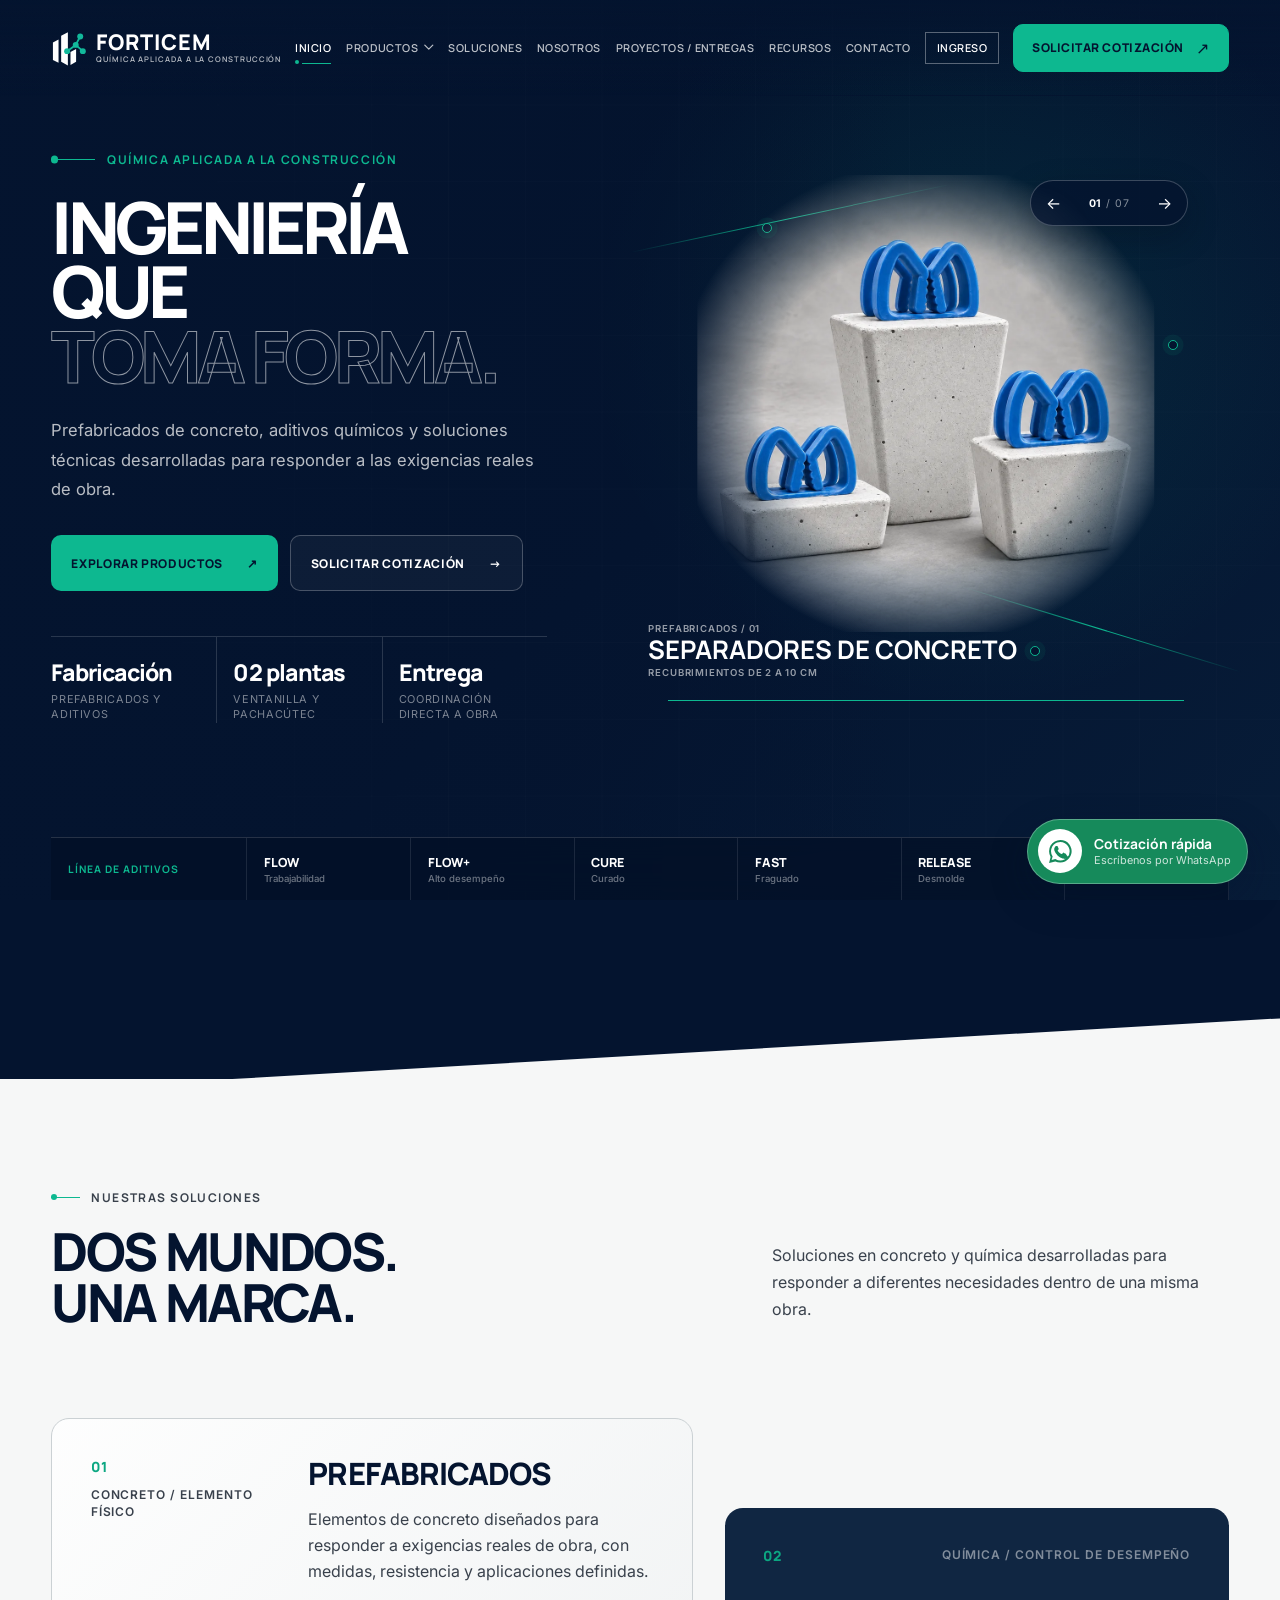
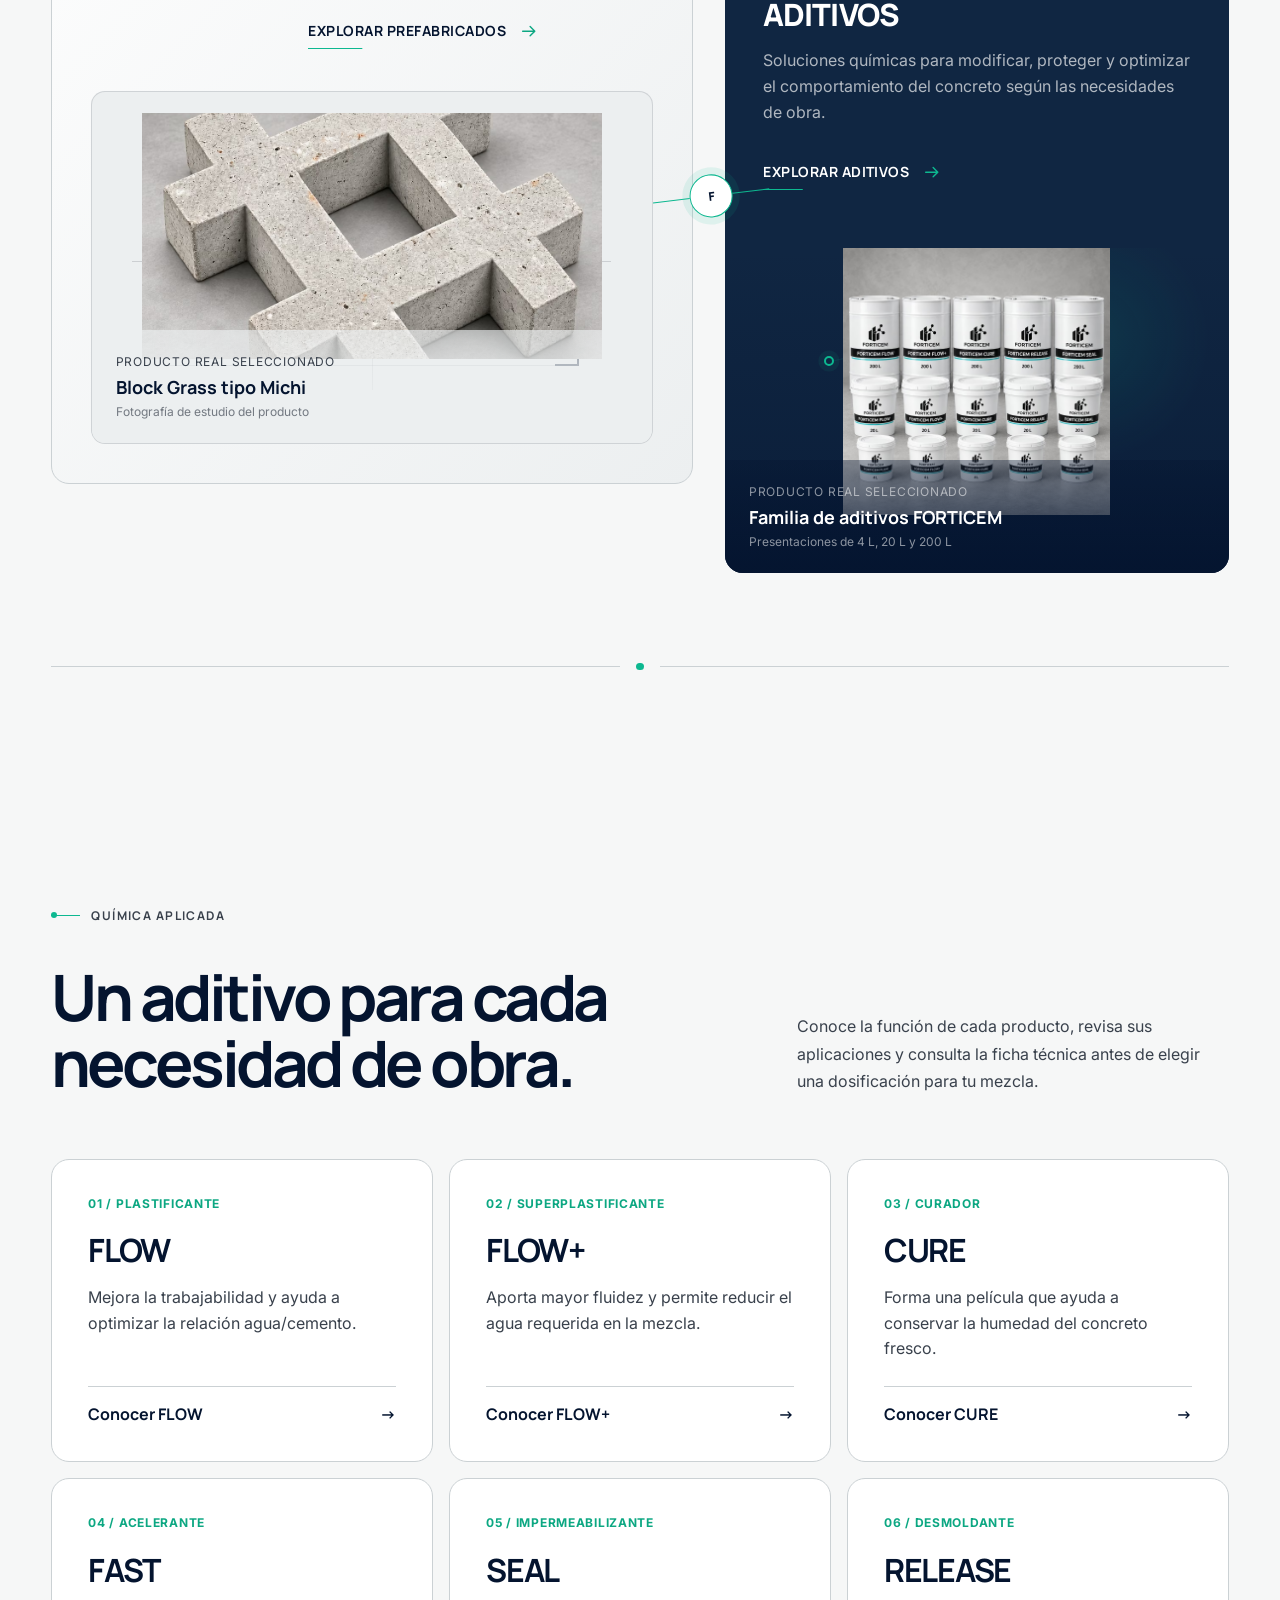
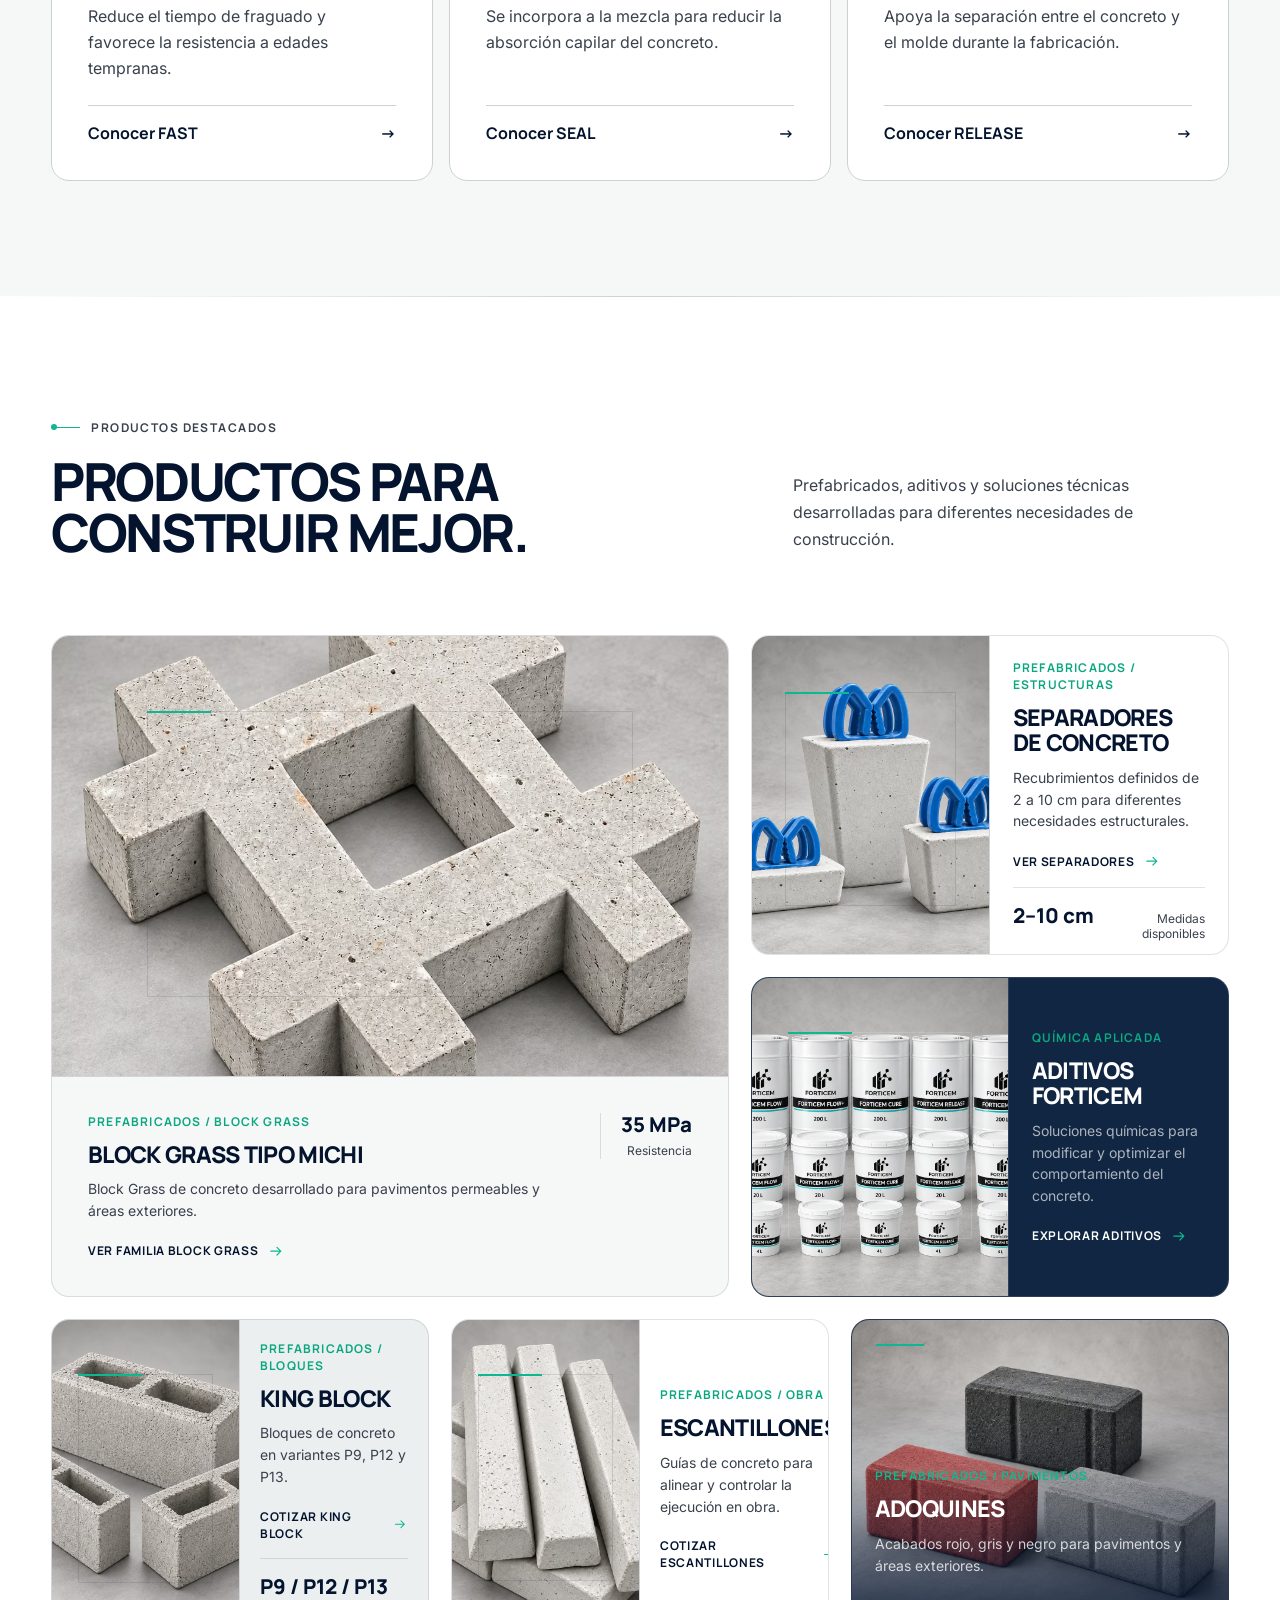
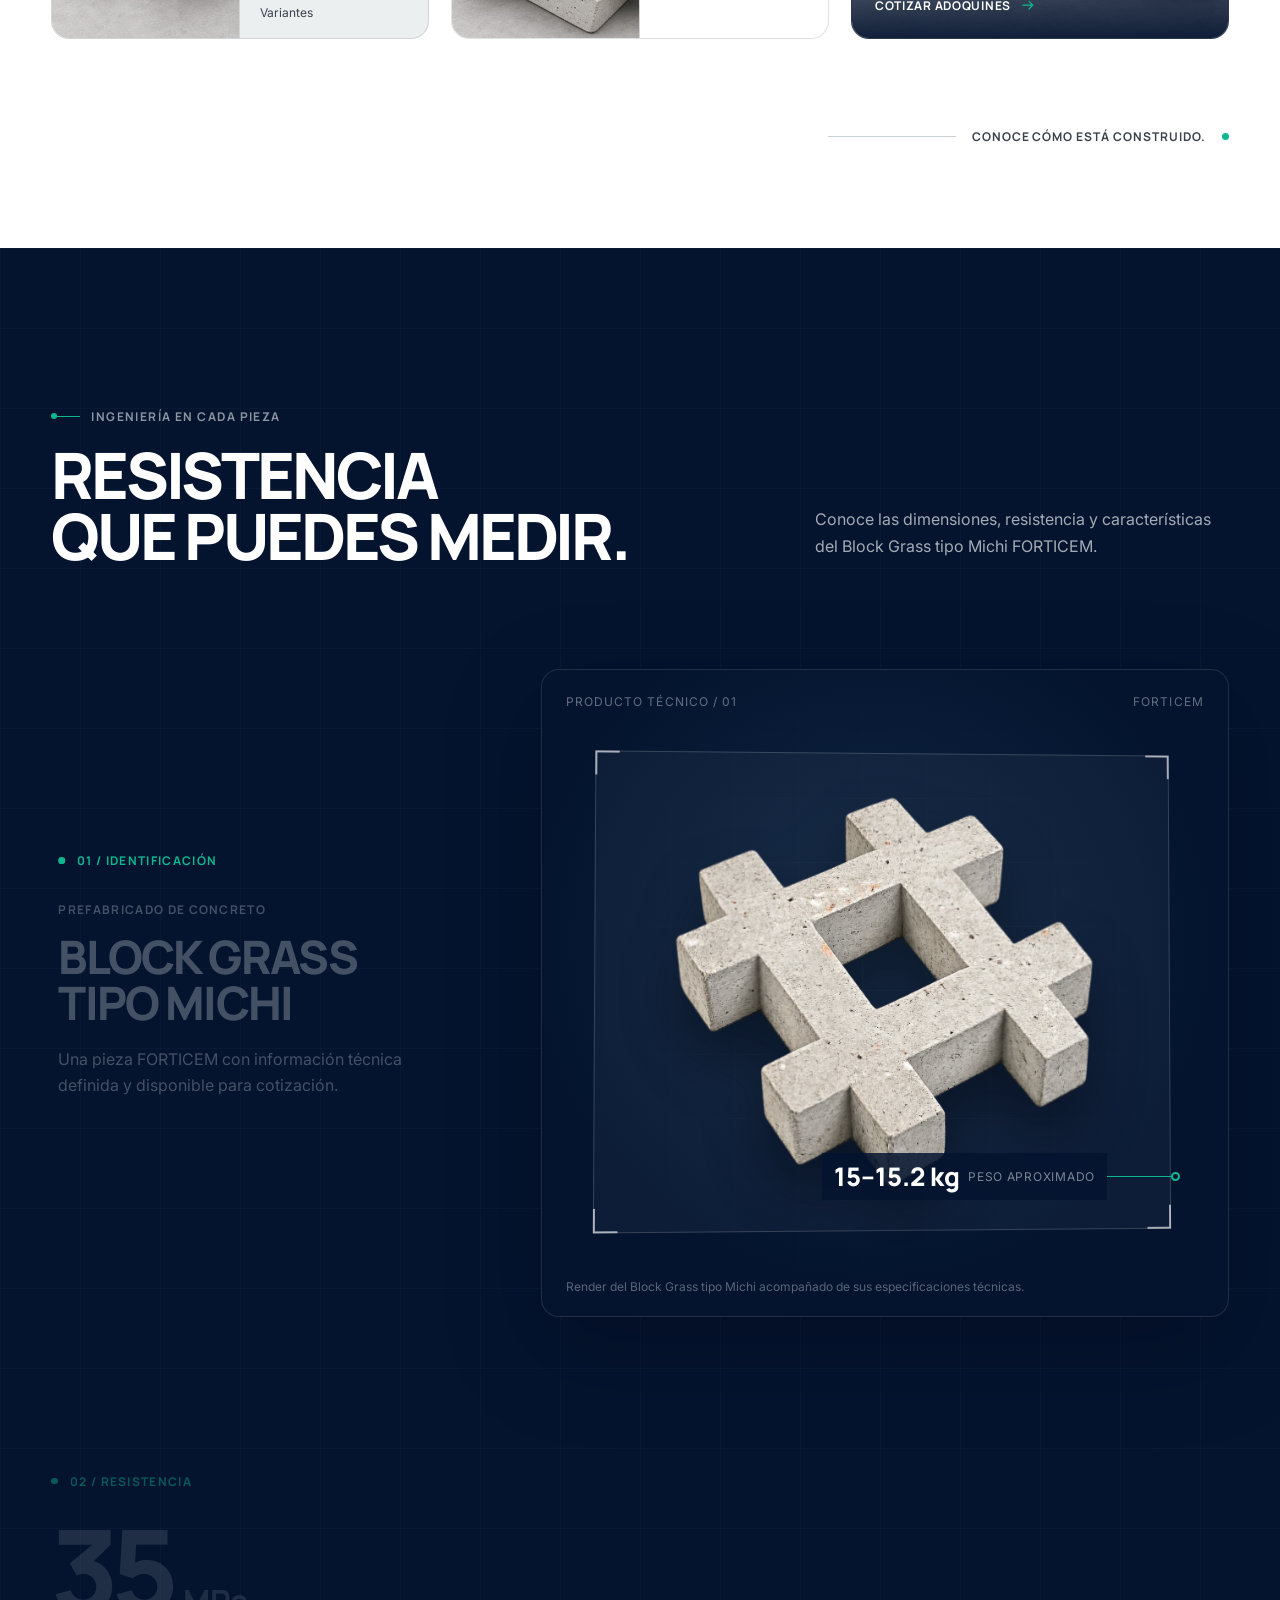
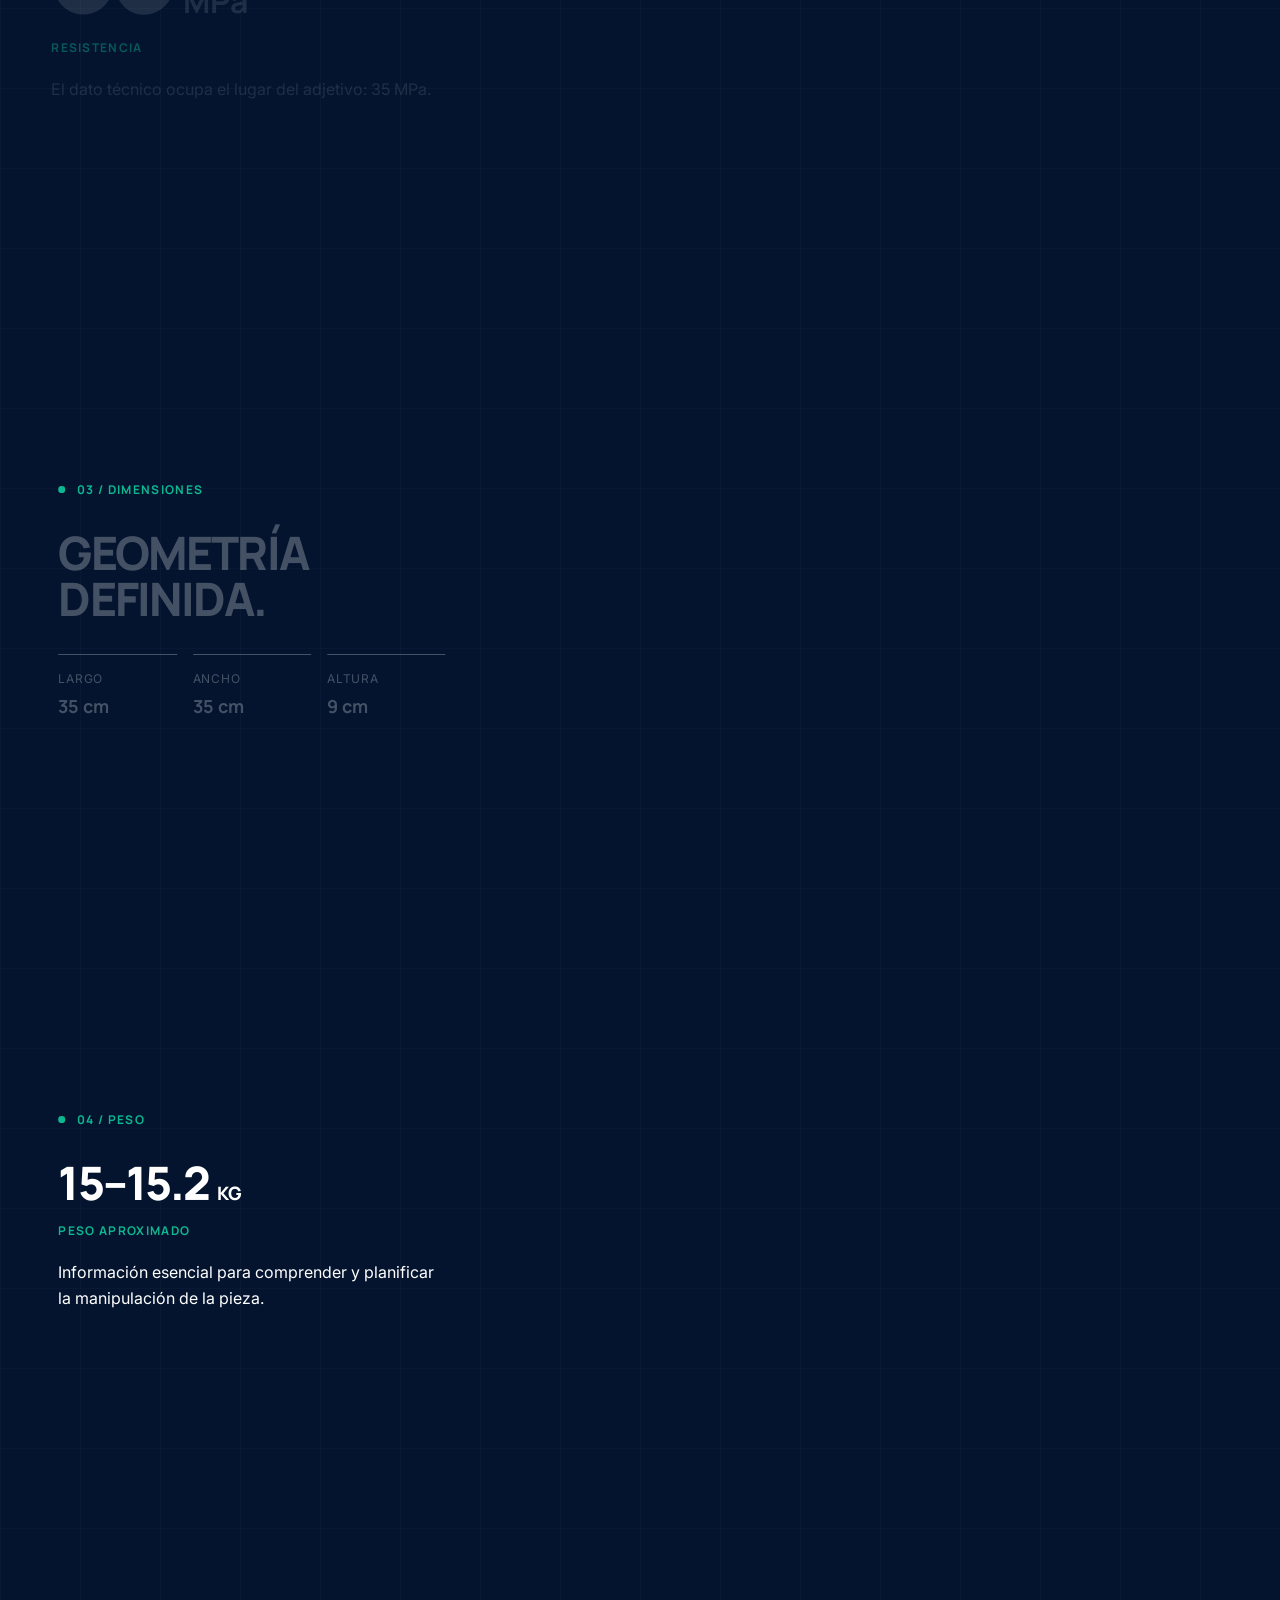
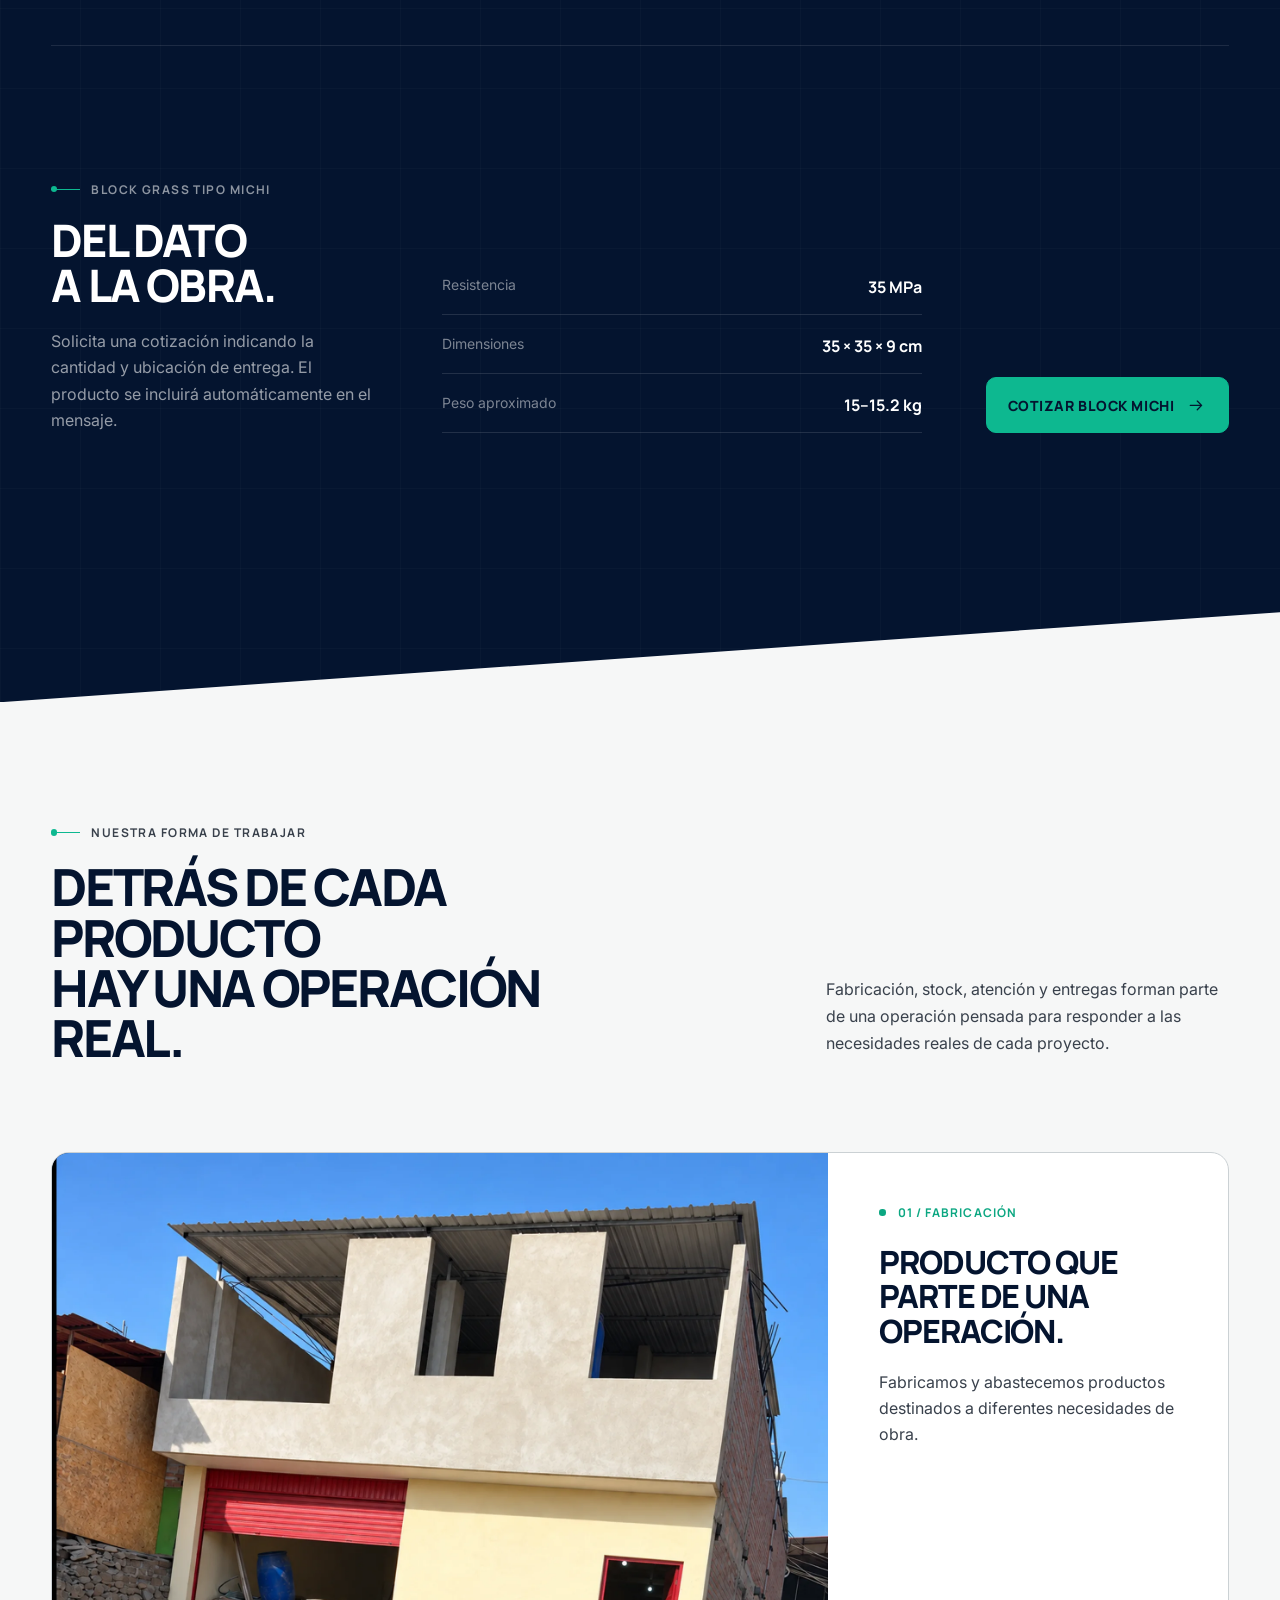
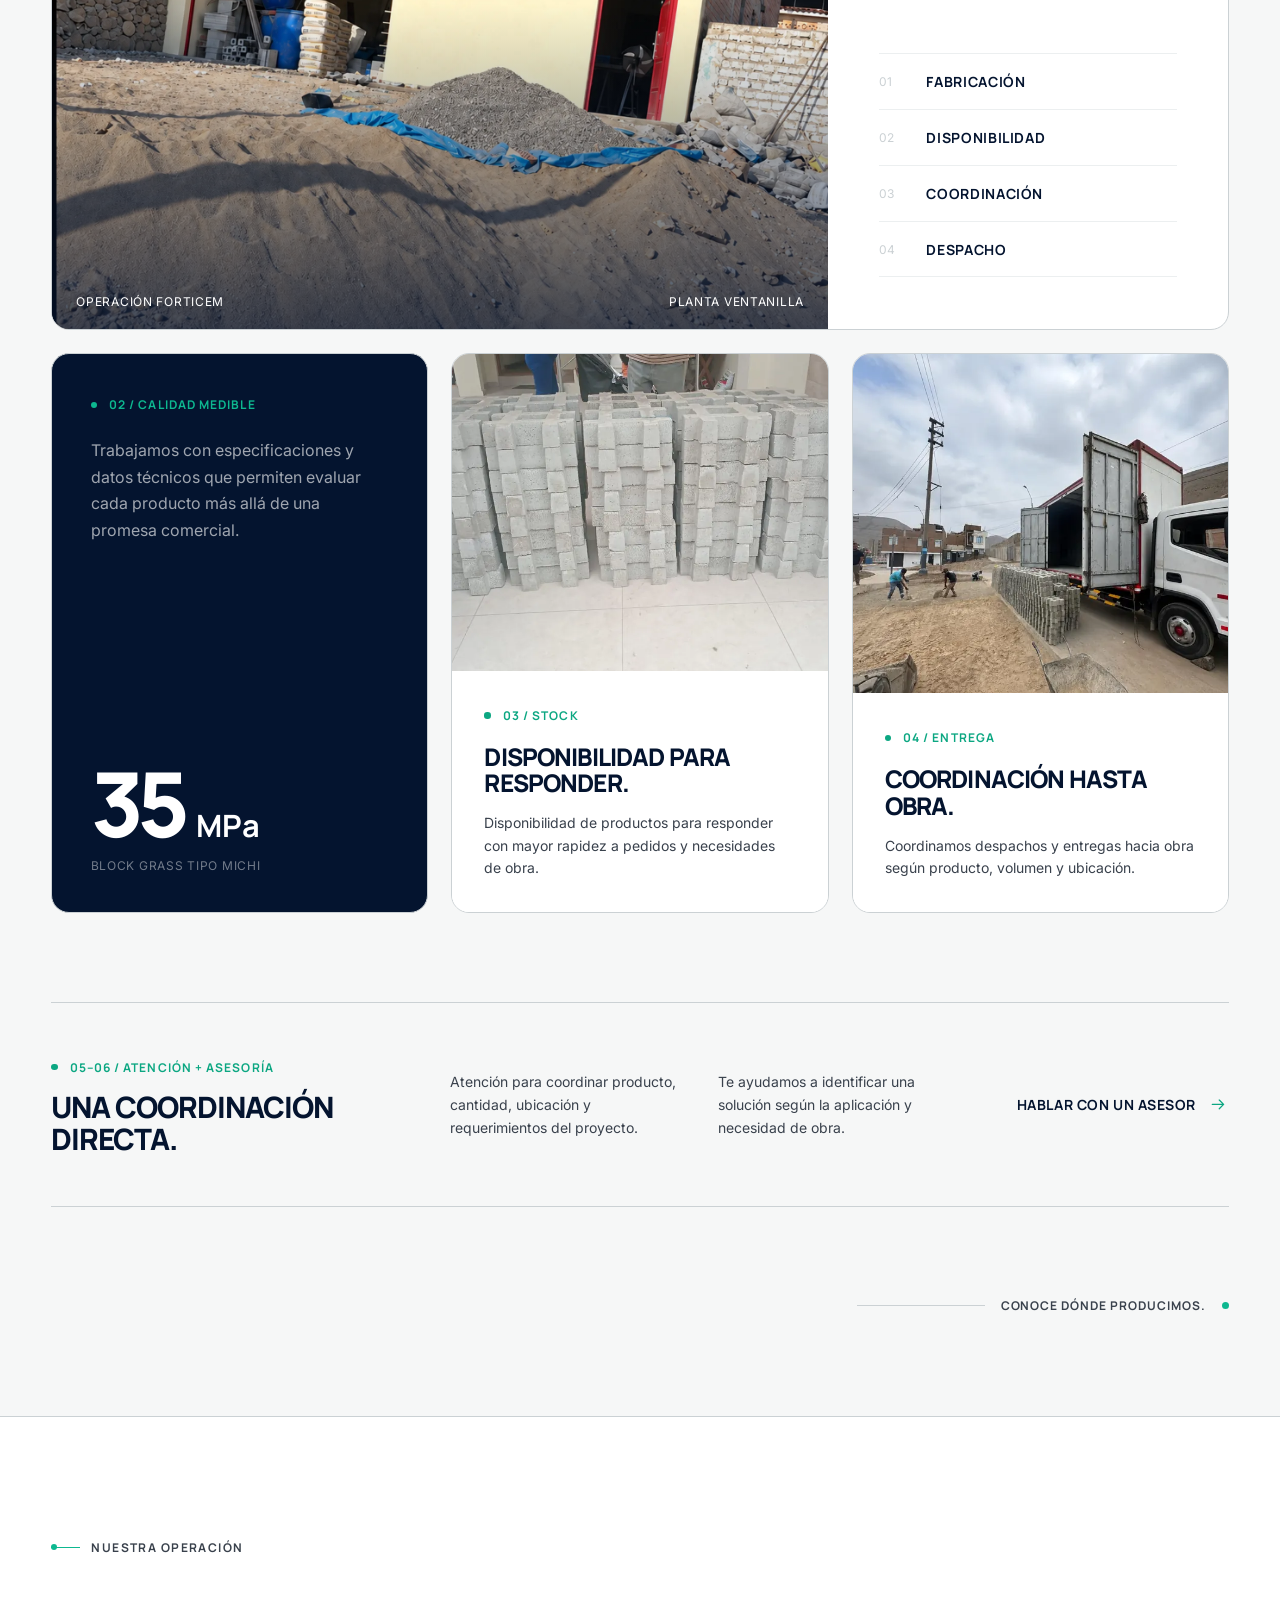
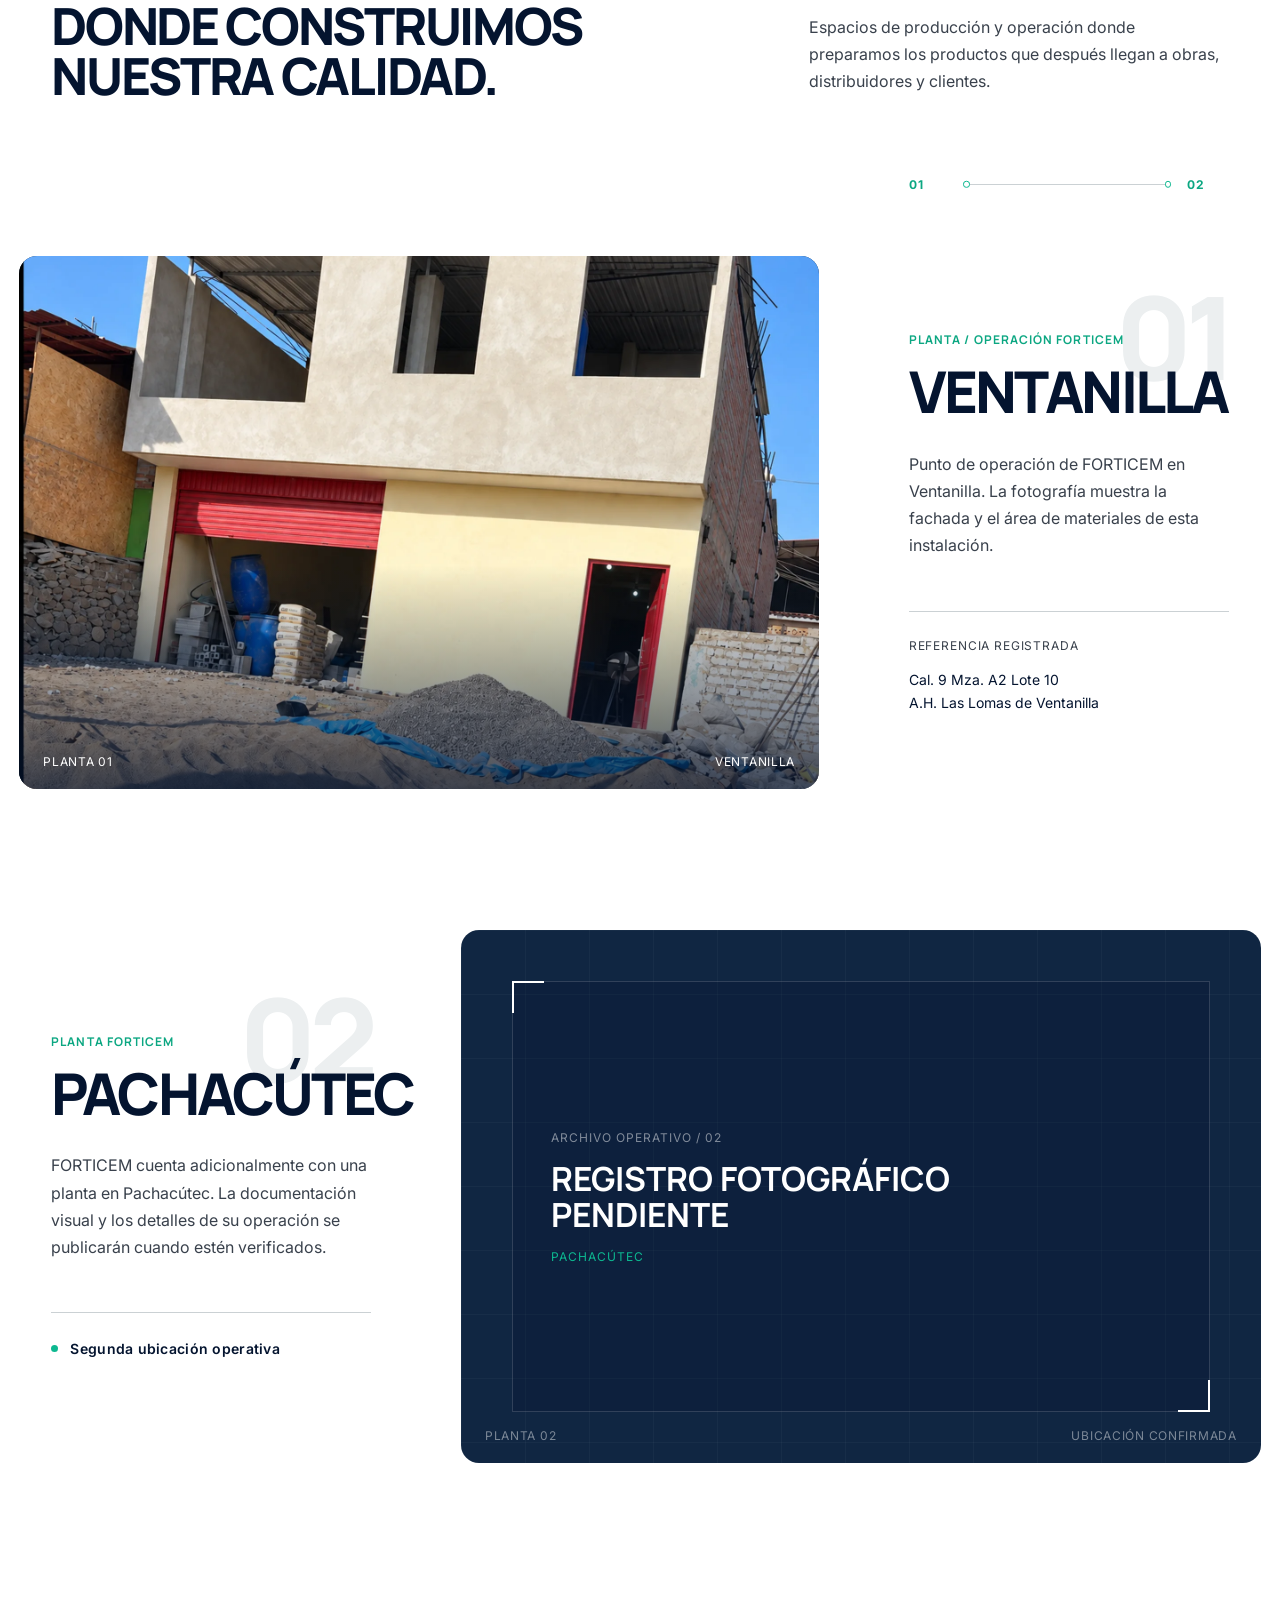
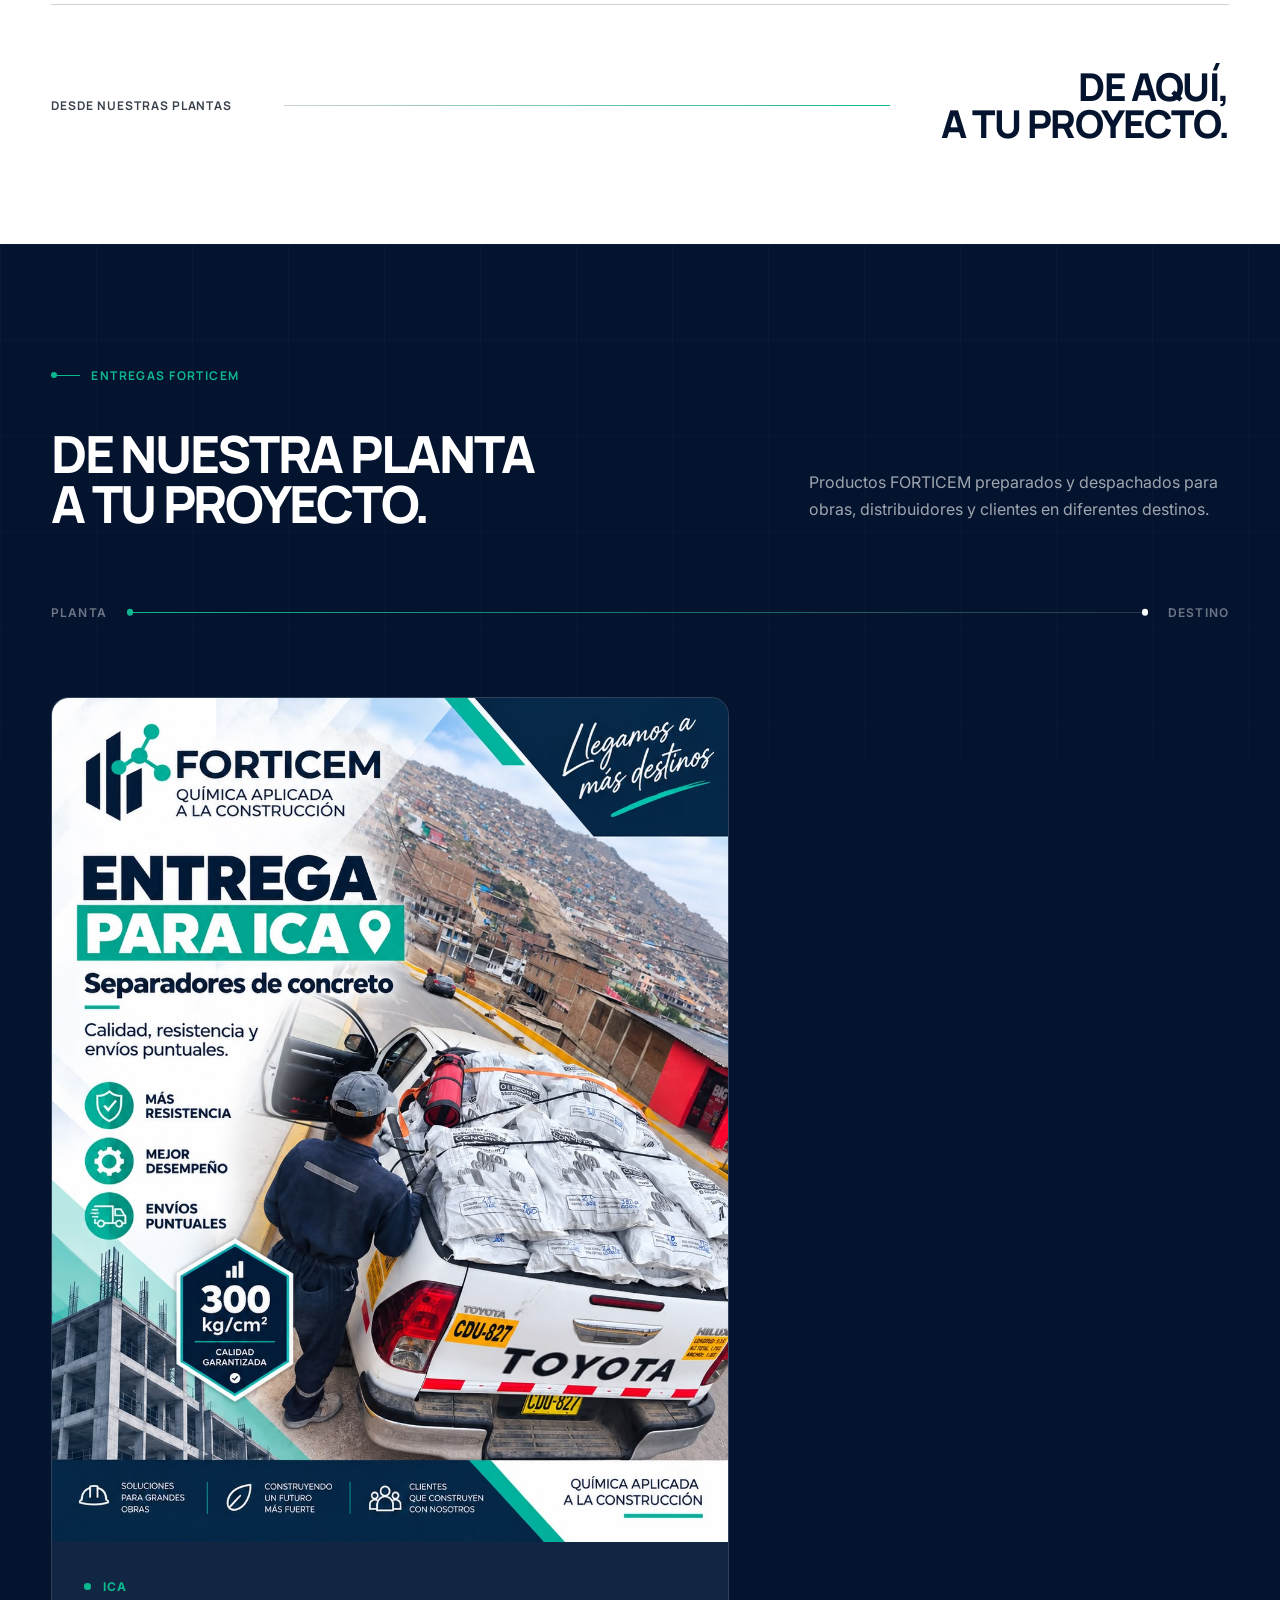
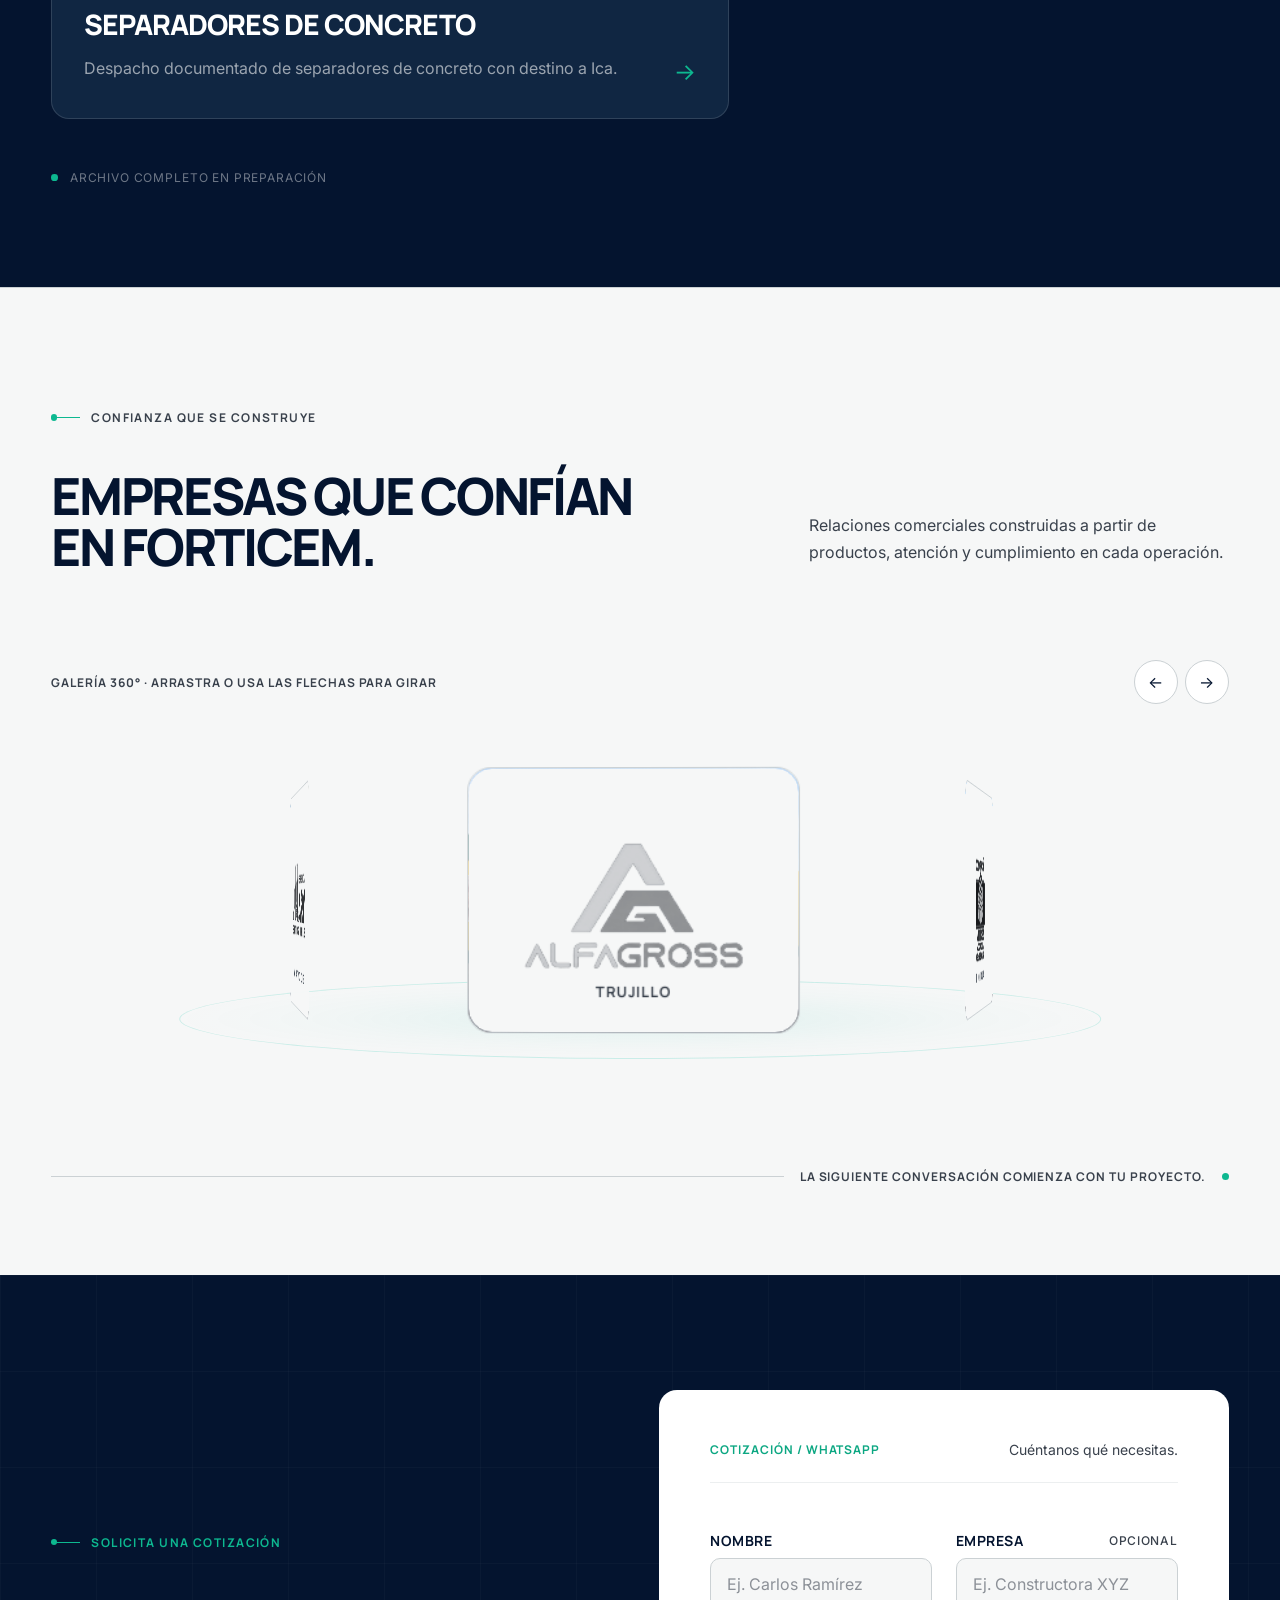
==== commit 5343be11: "Agrega portal web de operaciones para iOS" ====
--- a/index.html
+++ b/index.html
@@ -45,8 +45,8 @@
     />
     <link href="https://fonts.googleapis.com/css2?family=Inter:wght@400;500;600&family=Manrope:wght@500;600;700;800&display=swap" rel="stylesheet" media="print" onload="this.media='all'" />
     <noscript><link href="https://fonts.googleapis.com/css2?family=Inter:wght@400;500;600&family=Manrope:wght@500;600;700;800&display=swap" rel="stylesheet" /></noscript>
-    <link rel="stylesheet" href="styles.css?v=20260922-motion1" />
-    <script type="module" src="app.js?v=20260922-motion1"></script>
+    <link rel="stylesheet" href="styles.css?v=20261020-ingreso1" />
+    <script type="module" src="app.js?v=20261020-ingreso1"></script>
   </head>
   <body>
     <a class="skip-link" href="#inicio">Saltar al contenido</a>
@@ -111,6 +111,7 @@
           <a class="nav-link" href="#entregas">Proyectos / Entregas</a>
           <a class="nav-link" href="#block-michi-tecnico">Recursos</a>
           <a class="nav-link" href="#cotizacion">Contacto</a>
+          <a class="nav-link nav-link--entry" href="/ingreso/">Ingreso</a>
         </nav>
 
         <a class="quote-cta quote-cta--desktop" href="#cotizacion">
--- a/styles.css
+++ b/styles.css
@@ -754,6 +754,23 @@
 
 .nav-link[aria-expanded="true"] .nav-link__chevron {
   transform: rotate(180deg);
+}
+
+.nav-link--entry {
+  min-height: 2rem;
+  padding: 0.2rem 0.65rem;
+  border: 1px solid rgb(255 255 255 / 34%);
+  color: var(--color-white);
+}
+
+.nav-link--entry::before,
+.nav-link--entry::after { display: none; }
+
+.nav-link--entry:hover,
+.nav-link--entry:focus-visible {
+  border-color: var(--color-turquoise);
+  color: var(--color-navy);
+  background: var(--color-turquoise);
 }
 
 .quote-cta {
@@ -1215,6 +1232,24 @@
   border-radius: 50%;
   background: var(--color-turquoise);
   content: "";
+}
+
+.mobile-nav__link.is-entry,
+.mobile-nav__link--entry {
+  min-height: 3.35rem;
+  margin-top: 1.1rem;
+  padding-inline: 0.9rem;
+  border: 1px solid rgb(255 255 255 / 34%);
+  color: var(--color-white);
+  font-size: 0.86rem;
+  letter-spacing: 0.08em;
+  text-transform: uppercase;
+}
+
+.mobile-nav__link.is-entry::after,
+.mobile-nav__link--entry::after {
+  color: var(--color-turquoise);
+  content: "↗";
 }
 
 .mobile-nav__accordion-trigger span:last-child {
